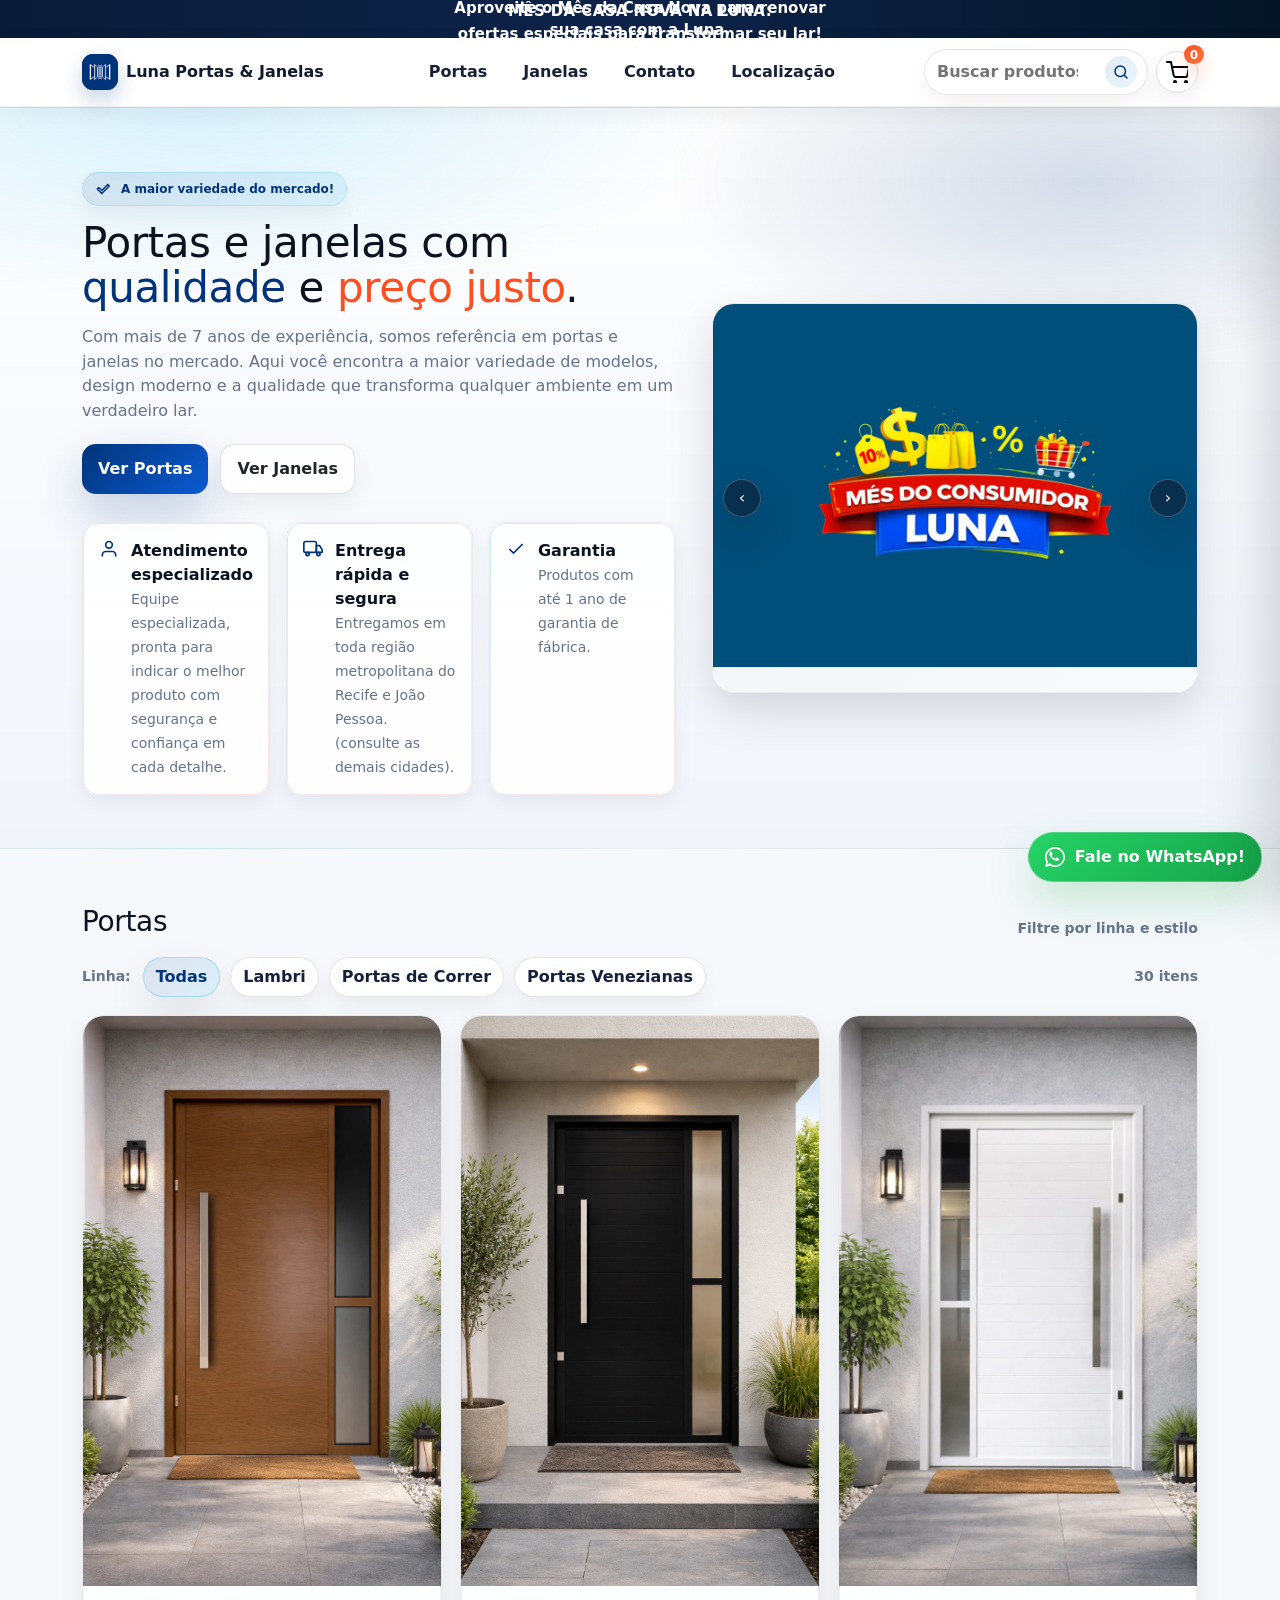
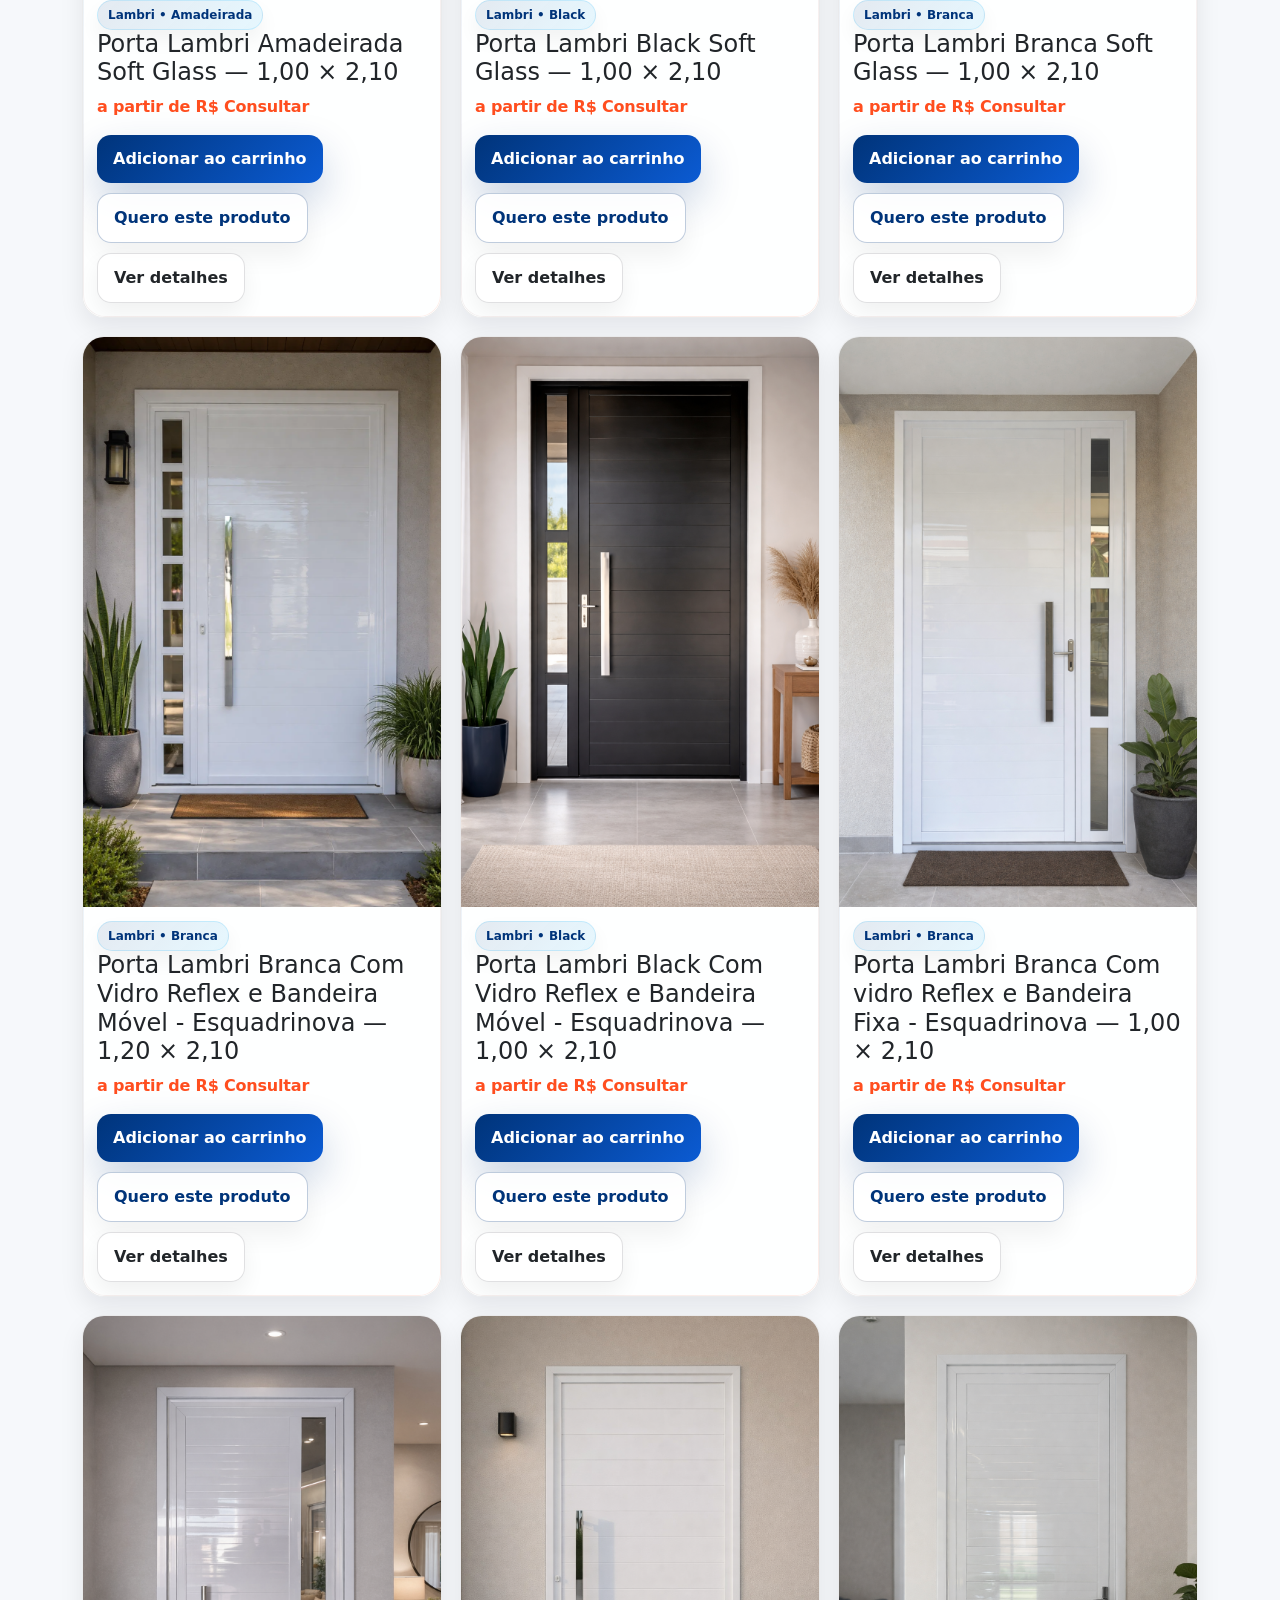
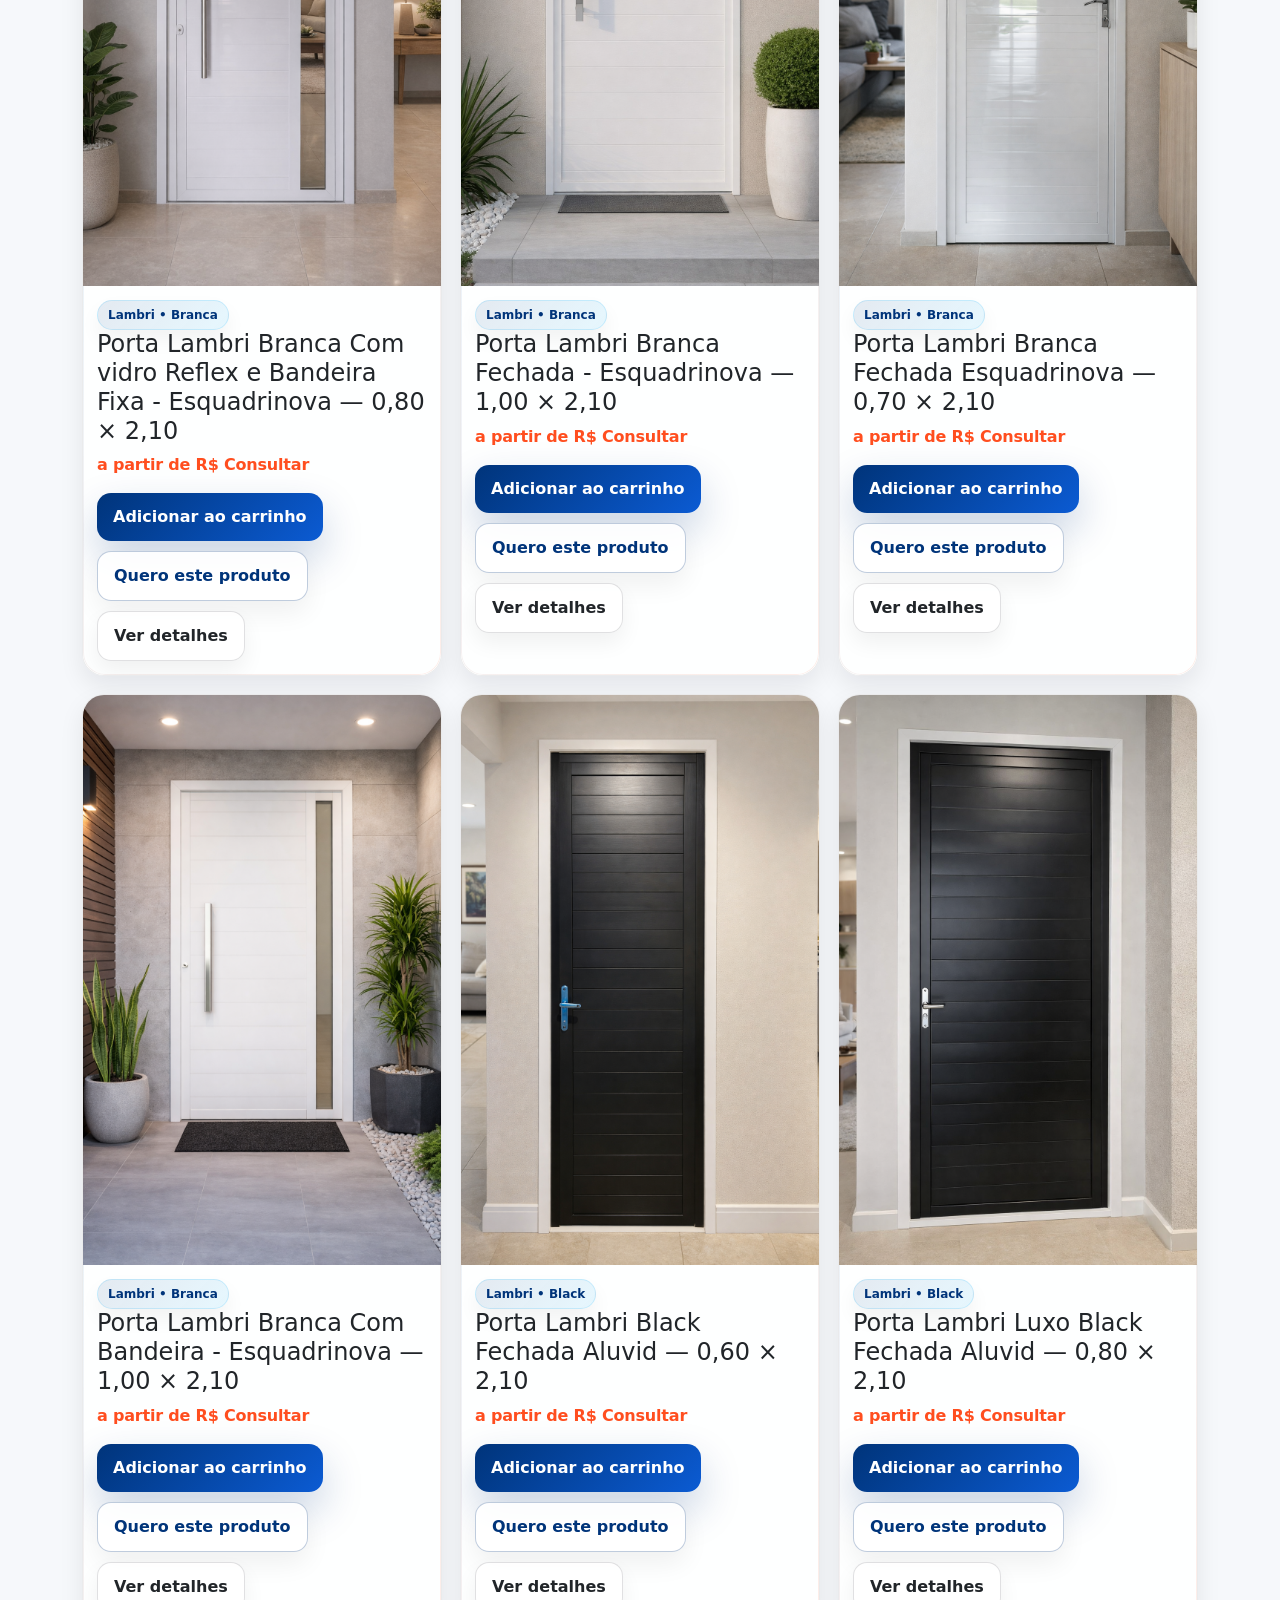
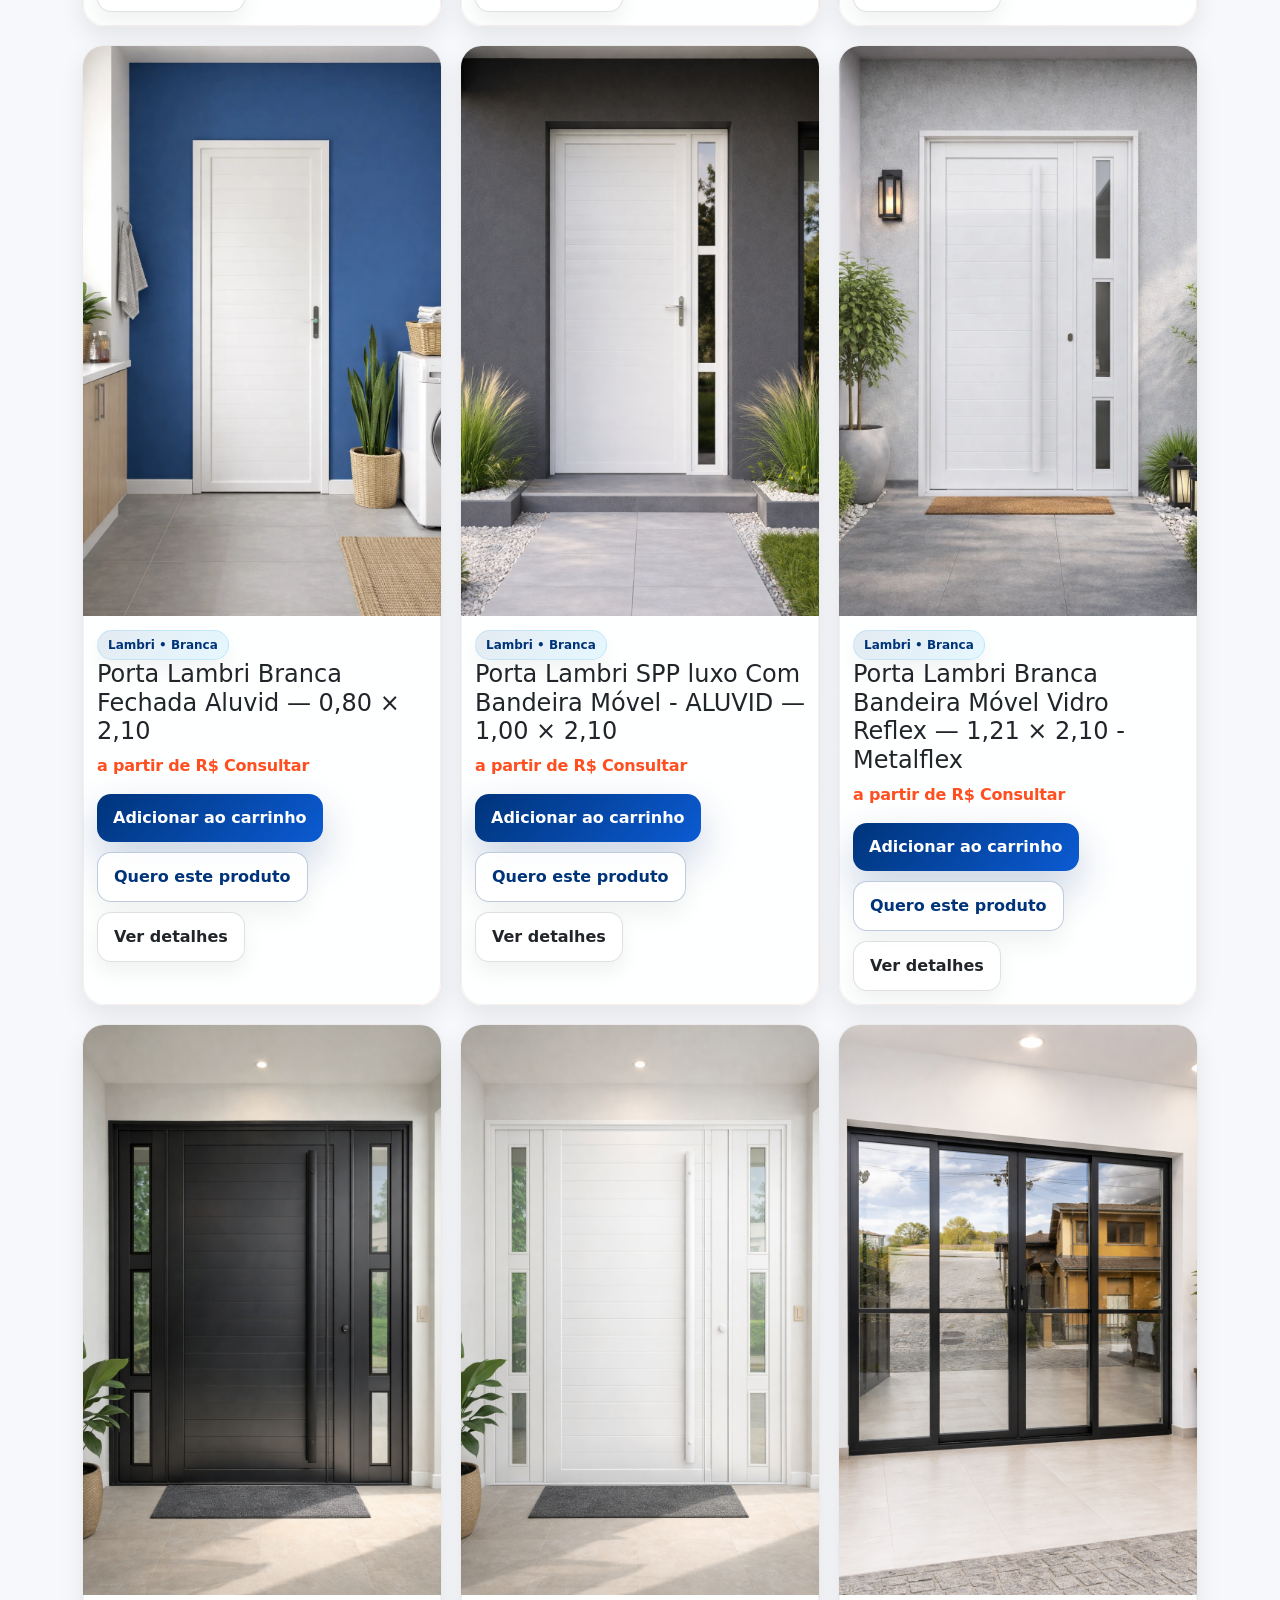
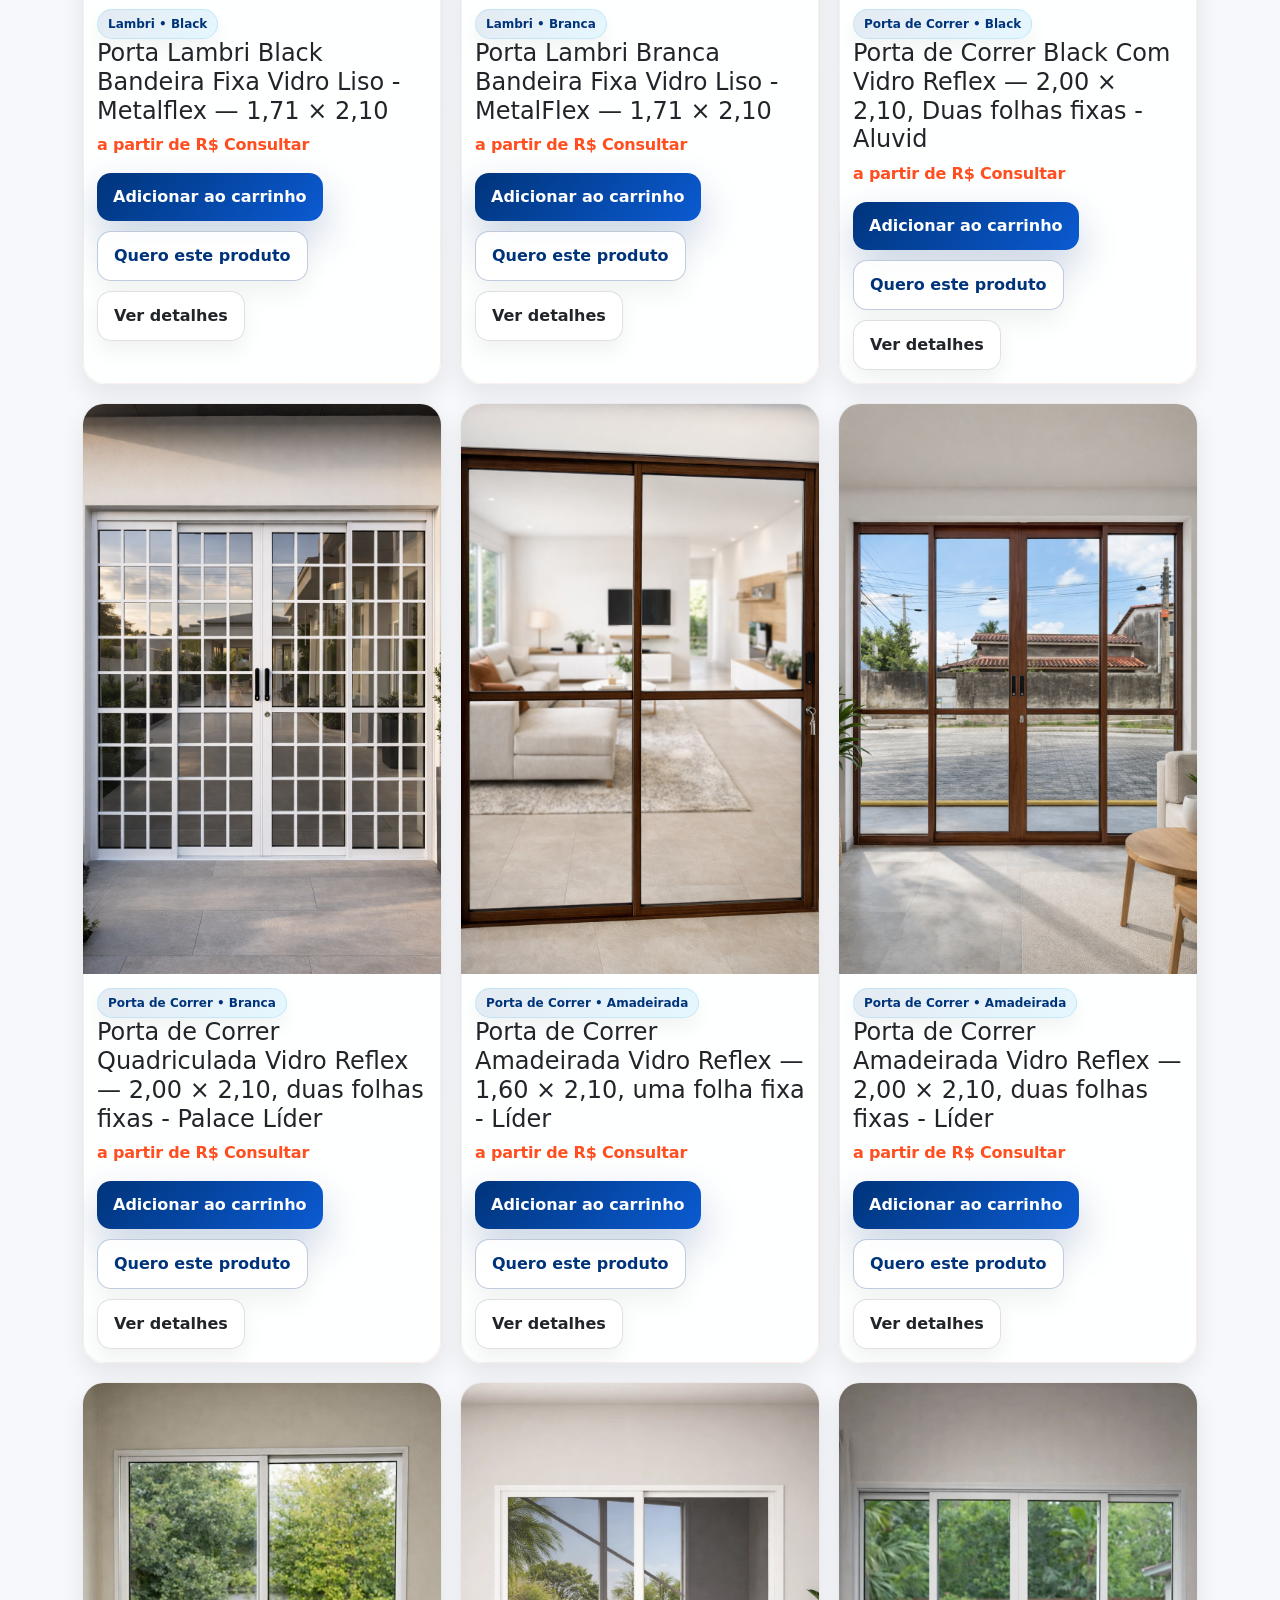
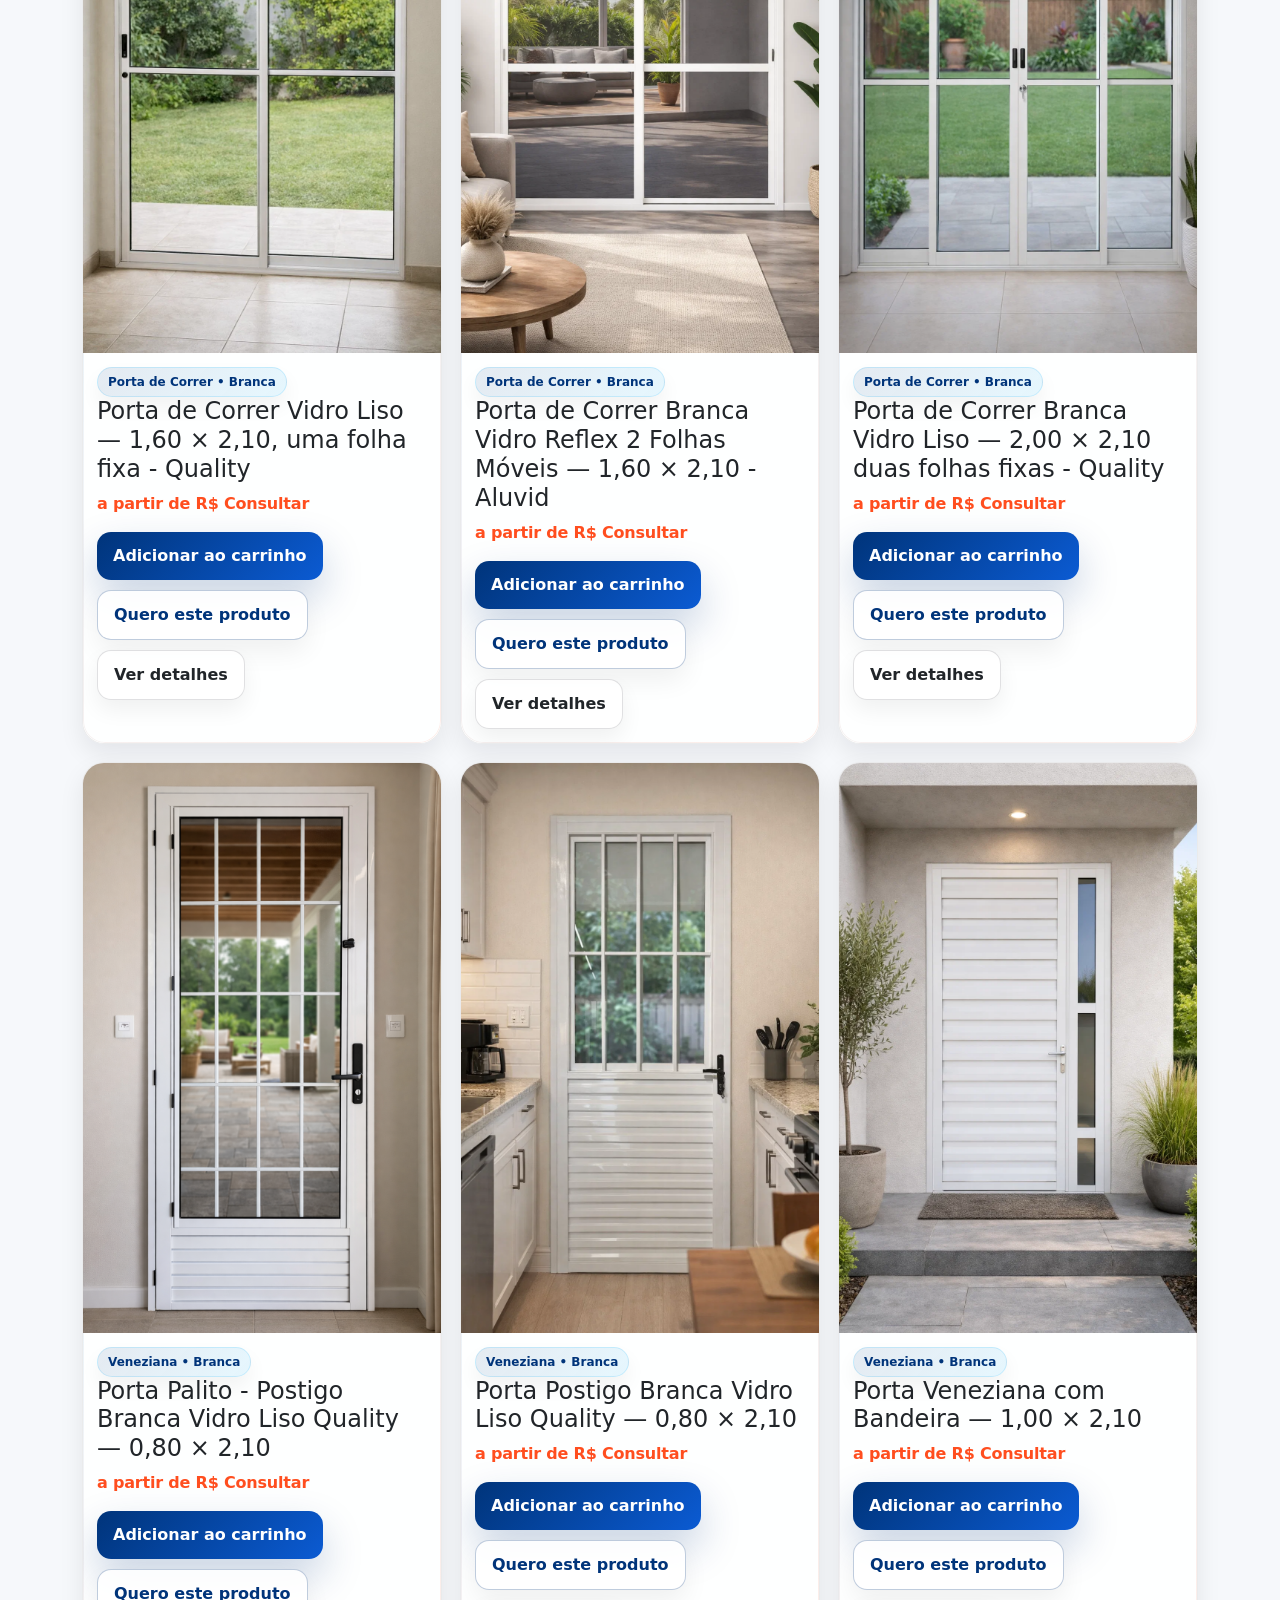
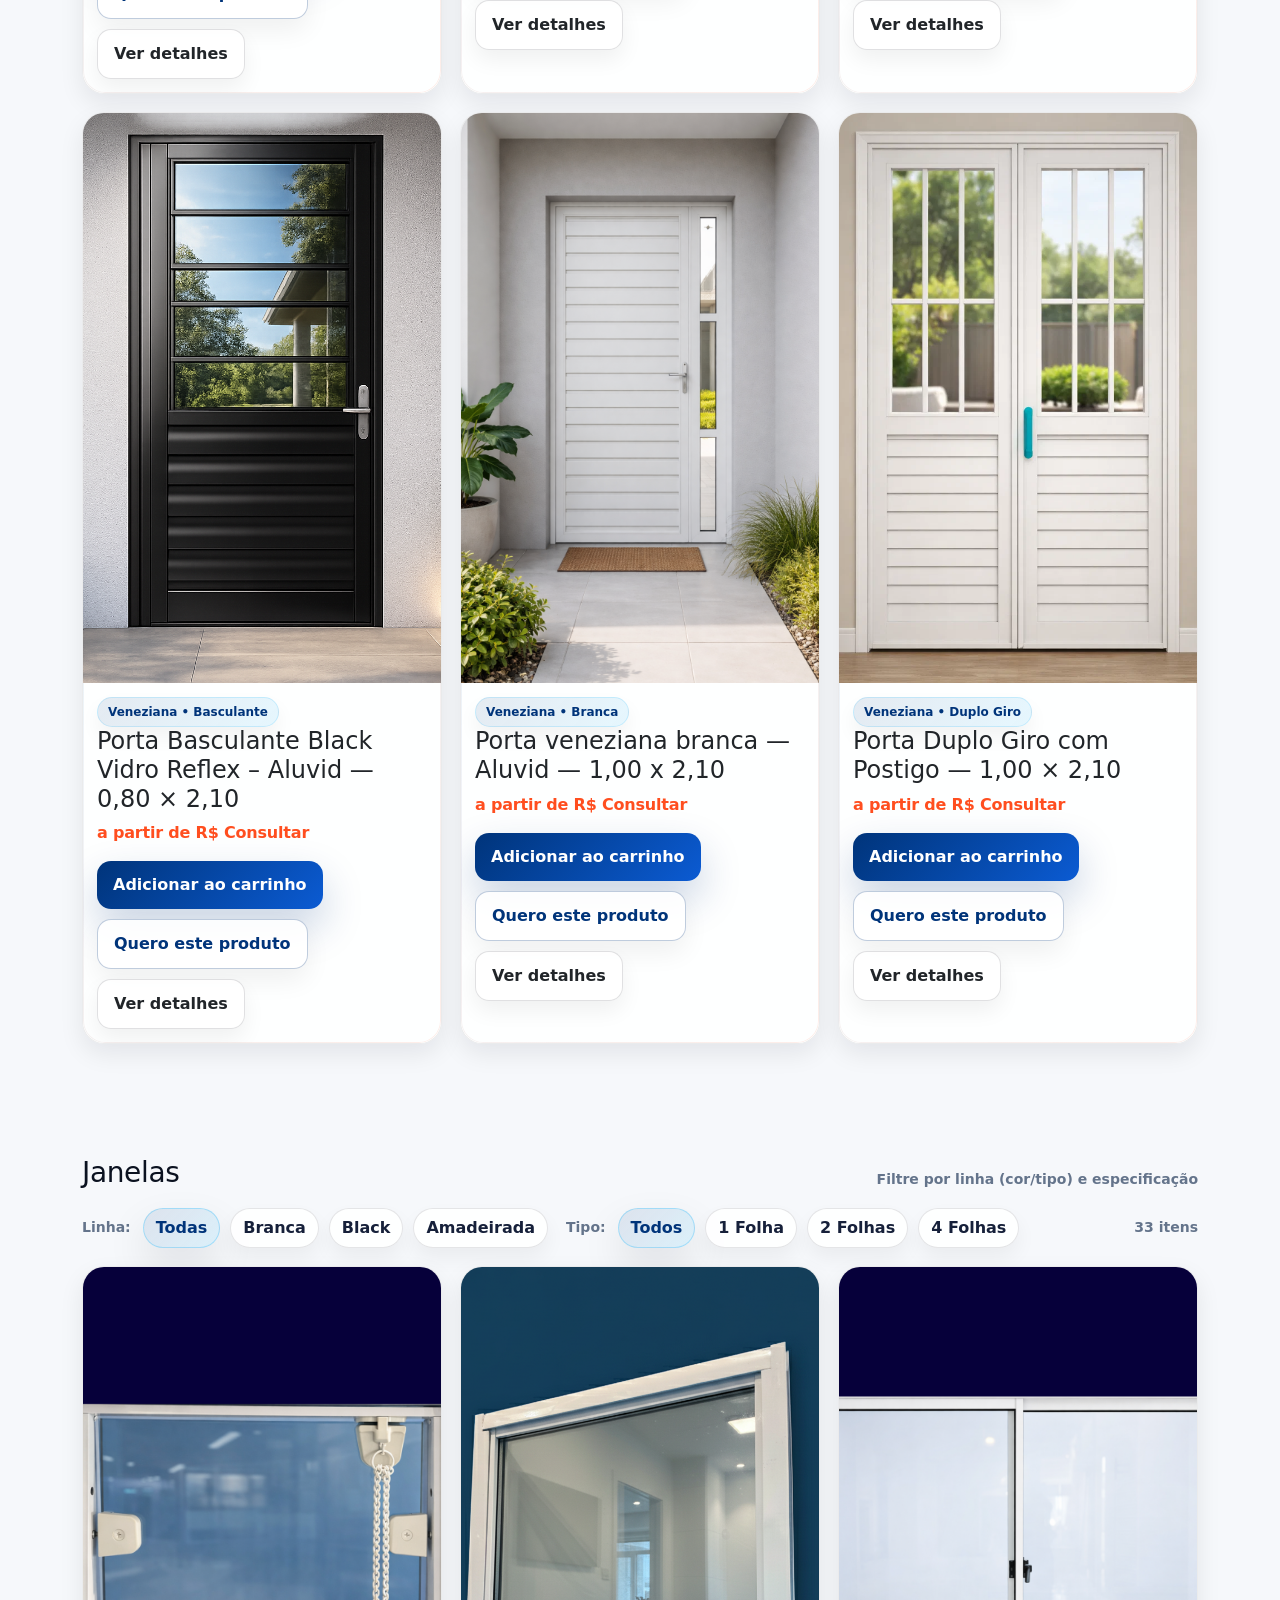
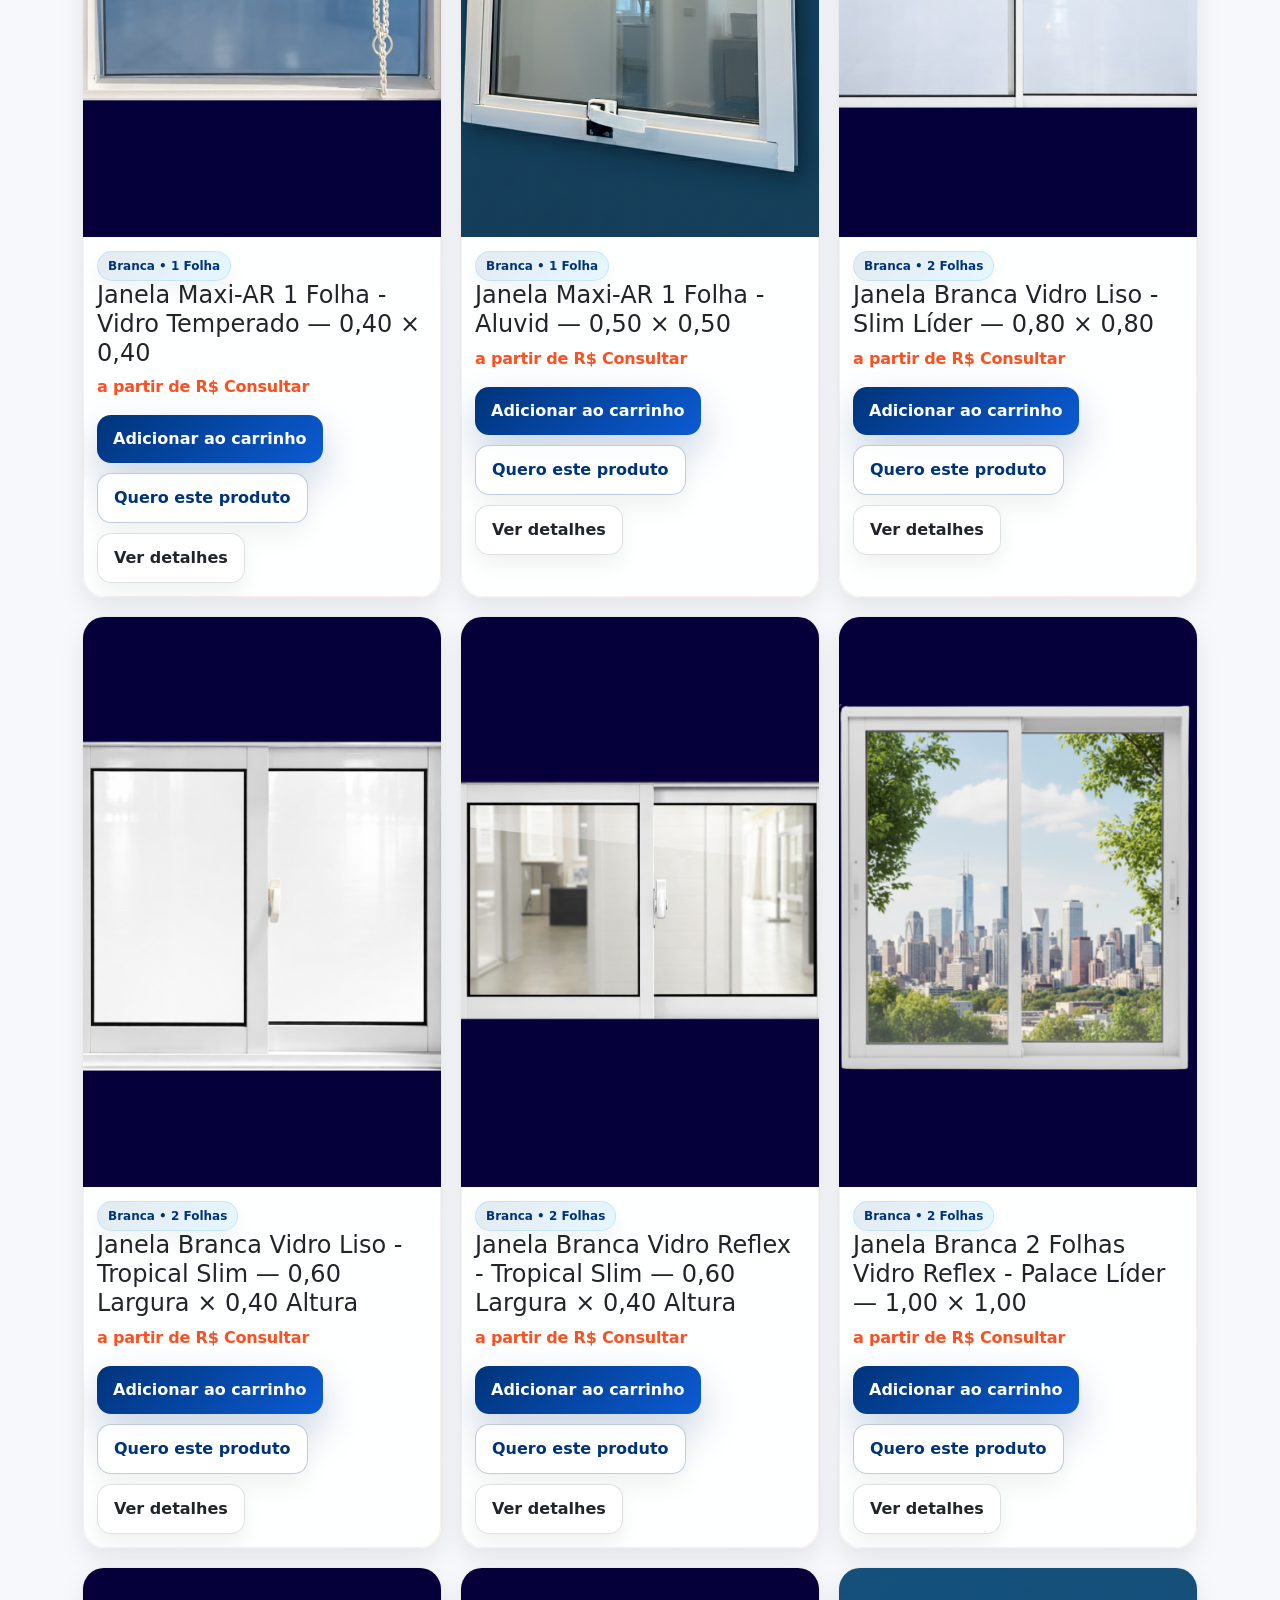
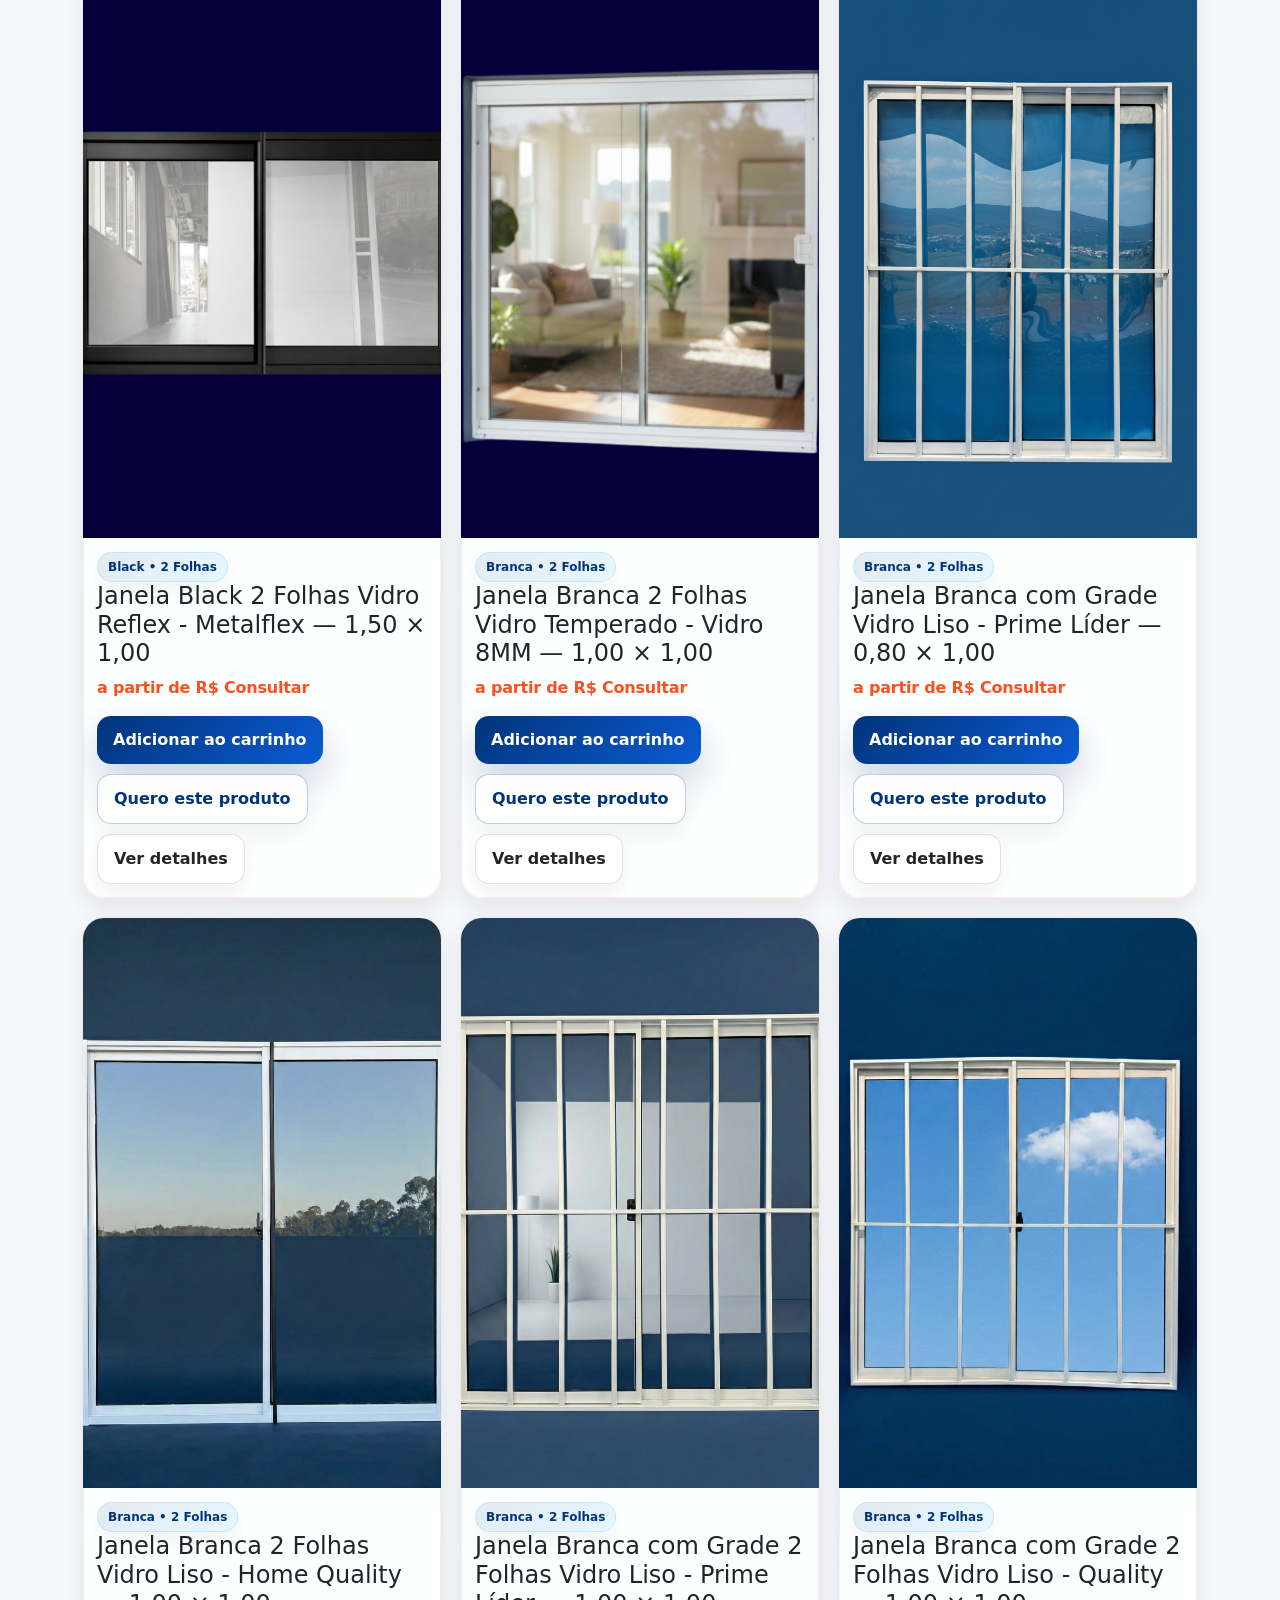
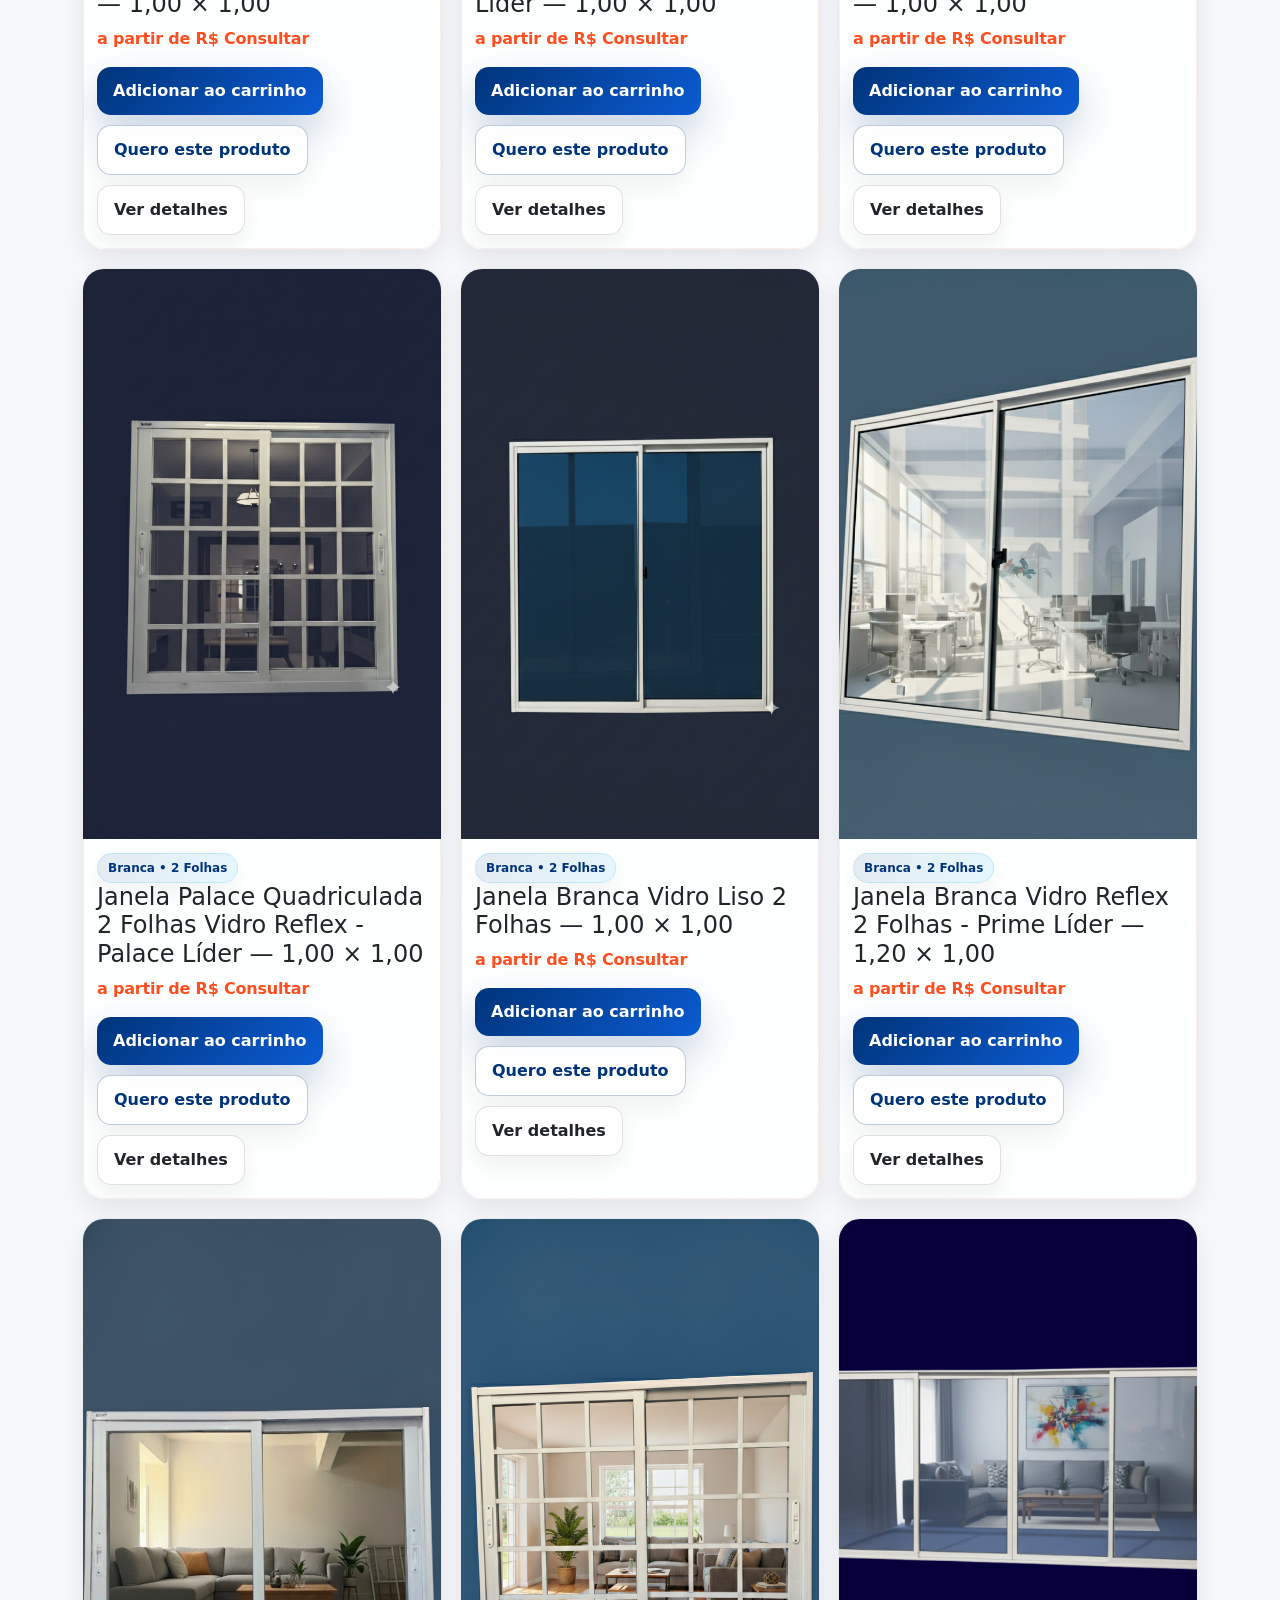
==== index.html @ d9a6c9a5 "removendo o csq" ====
<!DOCTYPE html>
<html lang="pt-BR">

<head>
  <script>(function (w, d, s, l, i) {
      w[l] = w[l] || []; w[l].push({
        'gtm.start':
          new Date().getTime(), event: 'gtm.js'
      }); var f = d.getElementsByTagName(s)[0],
        j = d.createElement(s), dl = l != 'dataLayer' ? '&l=' + l : ''; j.async = true; j.src =
          'https://www.googletagmanager.com/gtm.js?id=' + i + dl; f.parentNode.insertBefore(j, f);
    })(window, document, 'script', 'dataLayer', 'GTM-PTFXX7RR');</script>
  </script>

  <!-- End Google Tag Manager -->
  <meta charset="utf-8" />
  <meta name="viewport" content="width=device-width, initial-scale=1" />
  <title>Luna Portas & Janelas — Qualidade para Reforma e Construção</title>
  <meta property="og:site_name" content="Luna Portas & Janelas">
  <meta property="og:locale" content="pt_BR">
  <meta property="og:url" content="https://lunaportasejanelas.com">
  <meta name="keywords"
    content="porta de alumínio recife, porta lambri recife, porta veneziana recife, janela de alumínio recife, portas para banheiro recife, portas e janelas recife, portas, janelas, portas e janelas em recife, portas de alumínio, portas lambri, portas venezianas, janelas de alumínio, portas para banheiro, portas e janelas, portas e janelas em recife" />
  <meta name="description"
    content="Compre portas e janelas em Recife com qualidade e preço justo. Portas lambri, venezianas, de correr e janelas de alumínio. Fale com a Luna pelo WhatsApp." />
  <meta name="theme-color" content="#00347A" />
  <link rel="icon" href="assets/Luna Portas e Janelas.png" />
  <link href="https://cdn.jsdelivr.net/npm/bootstrap@5.3.3/dist/css/bootstrap.min.css" rel="stylesheet">
  <link rel="stylesheet" href="styles/styles.css">
  <!-- Google tag (gtag.js) -->
  <script async src="https://www.googletagmanager.com/gtag/js?id=G-10SPBE6ZP0"></script>
  <script>
    window.dataLayer = window.dataLayer || [];
    function gtag() { dataLayer.push(arguments); }
    gtag('js', new Date());

    gtag('config', 'G-10SPBE6ZP0');
  </script>
  <!-- Meta Pixel Code -->
  <script>
    !function (f, b, e, v, n, t, s) {
      if (f.fbq) return; n = f.fbq = function () {
        n.callMethod ?
          n.callMethod.apply(n, arguments) : n.queue.push(arguments)
      };
      if (!f._fbq) f._fbq = n; n.push = n; n.loaded = !0; n.version = '2.0';
      n.queue = []; t = b.createElement(e); t.async = !0;
      t.src = v; s = b.getElementsByTagName(e)[0];
      s.parentNode.insertBefore(t, s)
    }(window, document, 'script',
      'https://connect.facebook.net/en_US/fbevents.js');
    fbq('init', '878638541438922');
    fbq('track', 'PageView');
  </script>
  <noscript><img height="1" width="1" style="display:none"
      src="https://www.facebook.com/tr?id=878638541438922&ev=PageView&noscript=1" /></noscript>
  <!-- End Meta Pixel Code -->
  <!-- Open Graph -->
  <meta property="og:title" content="Luna Portas & Janelas" />
  <meta property="og:description" content="A maior variedade de portas e janelas do mercado." />
  <meta property="og:type" content="website" />
  <meta property="og:image" content="assets/hero/hero-01.jpg" />


  <script type="application/ld+json">
  {
    "@context": "https://schema.org",
    "@type": "LocalBusiness",
    "name": "Luna Portas & Janelas",
    "image": "assets/hero/hero-01.jpg",
    "url": "https://lunaportasejanelas.com",
    "telephone": "+558193931465",
    "address": {
      "@type": "PostalAddress",
      "streetAddress": "R. Barão de Ladário, 321",
      "addressLocality": "Recife",
      "addressRegion": "PE",
      "postalCode": "50900-520",
      "addressCountry": "BR"
    },
    "geo": {"@type":"GeoCoordinates","latitude": -8.1049, "longitude": -34.9525},
    "openingHoursSpecification": [{"@type":"OpeningHoursSpecification","dayOfWeek":["Monday","Tuesday","Wednesday","Thursday","Friday","Saturday"],"opens":"08:00","closes":"18:00"}]
  }
  </script>
</head>
<script src="https://cdn.jsdelivr.net/npm/bootstrap@5.3.3/dist/js/bootstrap.bundle.min.js"></script>

<body>

  <!-- Header -->
  <!-- Google Tag Manager (noscript) -->
  <noscript><iframe src="https://www.googletagmanager.com/ns.html?id=GTM-PTFXX7RR" height="0" width="0"
      style="display:none;visibility:hidden"></iframe></noscript>
  <!-- End Google Tag Manager (noscript) -->
  <header class="border-bottom bg-white sticky-top">
    <div class="promo-bar">
      <span class="promo-text active">
        <span class="span-header">Mês da Casa Nova na Luna:</span> ofertas especiais para transformar seu lar!
      </span>

      <span class="promo-text">
        Abril é o Mês da Casa Nova: condições imperdíveis em portas e janelas.
      </span>

      <span class="promo-text">
        Aproveite o Mês da Casa Nova para renovar <br>sua casa com a Luna.
      </span>

      <span class="promo-text">
        Entrega rápida e condições especiais para sua obra não parar.
      </span>

      <span class="promo-text">
        Qualidade, preço justo e vantagens exclusivas<br> no Mês da Casa Nova.
      </span>
    </div>


    <nav class="navbar navbar-expand-lg py-2">
      <div class="container">
        <!-- Marca -->
        <a class="navbar-brand d-flex align-items-center gap-2" href="#">
          <span class="brandmark">
            <img src="assets/Luna Portas e Janelas.png" alt="Luna Portas e Janelas">
          </span>
          <h1 class="m-0 fs-6 fw-semibold" aria-label="Luna Portas e Janelas">Luna Portas & Janelas</h1>
        </a>

        <!-- Botão do carrinho visível no mobile (FORA do collapse) -->
        <button class="cart-btn d-lg-none" id="cartToggleMobile" aria-label="Abrir carrinho">
          <svg xmlns="http://www.w3.org/2000/svg" width="22" height="22" fill="none" stroke="currentColor"
            stroke-width="2" stroke-linecap="round" stroke-linejoin="round">
            <circle cx="9" cy="21" r="1"></circle>
            <circle cx="20" cy="21" r="1"></circle>
            <path d="M1 1h4l2.68 13.39a2 2 0 0 0 2 1.61h9.72a2 2 0 0 0 2-1.61L23 6H6"></path>
          </svg>
          <span class="cart-count" id="cartCountMobile">0</span>
        </button>

        <!-- Toggler -->
        <button class="navbar-toggler" type="button" data-bs-toggle="collapse" data-bs-target="#mainNav"
          aria-controls="mainNav" aria-expanded="false" aria-label="Abrir menu">
          <span class="navbar-toggler-icon"></span>
        </button>

        <!-- Menu colapsável -->
        <div class="collapse navbar-collapse" id="mainNav">
          <ul class="navbar-nav mx-auto mb-1 mb-lg-0 gap-1">
            <li class="nav-item"><a class="nav-link fw-semibold px-3 py-2" href="#portas">Portas</a></li>
            <li class="nav-item"><a class="nav-link fw-semibold px-3 py-2" href="#janelas">Janelas</a></li>
            <li class="nav-item"><a class="nav-link fw-semibold px-3 py-2" href="#contato">Contato</a></li>
            <li class="nav-item"><a class="nav-link fw-semibold px-3 py-2" href="#localizacao">Localização</a></li>
          </ul>

          <!-- Busca + CTA + Carrinho (DESKTOP) -->
          <div class="d-flex align-items-center gap-2 flex-wrap">
            <form id="siteSearch" class="search d-none d-lg-flex" role="search" aria-label="Buscar produtos"
              onsubmit="return false;">
              <input id="searchInput" type="search" placeholder="Buscar produtos..." autocomplete="off"
                aria-label="Digite para filtrar (atalho: /)">
              <button class="search-btn" type="button" aria-label="Buscar">
                <svg width="18" height="18" viewBox="0 0 24 24" fill="none" aria-hidden="true">
                  <circle cx="11" cy="11" r="7" stroke="currentColor" stroke-width="2" />
                  <path d="M20 20L17 17" stroke="currentColor" stroke-width="2" stroke-linecap="round" />
                </svg>
              </button>
            </form>

            <!-- Carrinho (desktop) -->
            <button class="cart-btn d-none d-lg-inline-flex" id="cartToggle" aria-label="Abrir carrinho">
              <svg xmlns="http://www.w3.org/2000/svg" width="22" height="22" fill="none" stroke="currentColor"
                stroke-width="2" stroke-linecap="round" stroke-linejoin="round">
                <circle cx="9" cy="21" r="1"></circle>
                <circle cx="20" cy="21" r="1"></circle>
                <path d="M1 1h4l2.68 13.39a2 2 0 0 0 2 1.61h9.72a2 2 0 0 0 2-1.61L23 6H6"></path>
              </svg>
              <span class="cart-count" id="cartCount">0</span>
            </button>

          </div>
        </div>
      </div>
    </nav>
  </header>

  <!-- Hero -->
  <section class="hero">
    <div class="container hero-grid">
      <div>
        <div class="badge" aria-label="Slogan">
          <svg xmlns="http://www.w3.org/2000/svg" viewBox="0 0 24 24" width="18" height="18" fill="none"
            stroke="currentColor" stroke-width="2" stroke-linecap="round" stroke-linejoin="round">
            <path d="M3 12l2-2 4 4 8-8 2 2-10 10-6-6z" />
          </svg>
          A maior variedade do mercado!
        </div>
        <h2>Portas e janelas com <span style="color:var(--brand)">qualidade</span> e <span
            style="color:var(--accent)">preço justo</span>.</h2>
        <p>Com mais de 7 anos de experiência, somos referência em portas e janelas no mercado. Aqui você
          encontra a maior variedade de modelos, design moderno e a qualidade que transforma qualquer ambiente
          em um verdadeiro lar.</p>
        <div class="actions">
          <a class="btn primary" href="#portas">Ver Portas</a>
          <a class="btn" href="#janelas">Ver Janelas</a>
        </div>
        <div class="highlights" role="list">
          <div class="tag" role="listitem">
            <svg xmlns="http://www.w3.org/2000/svg" viewBox="0 0 24 24" fill="none" stroke="currentColor"
              stroke-width="2">
              <path d="M20 21v-2a4 4 0 0 0-4-4H8a4 4 0 0 0-4 4v2" />
              <circle cx="12" cy="7" r="4" />
            </svg>
            <div><strong>Atendimento especializado</strong><span>Equipe especializada, pronta para indicar o
                melhor produto com segurança e confiança em cada detalhe.</span></div>
          </div>
          <div class="tag" role="listitem">
            <svg xmlns="http://www.w3.org/2000/svg" viewBox="0 0 24 24" fill="none" stroke="currentColor"
              stroke-width="2" stroke-linecap="round" stroke-linejoin="round">
              <rect x="1" y="3" width="15" height="13" rx="2" ry="2"></rect>
              <path d="M16 8h4l3 5v3h-7z"></path>
              <circle cx="5.5" cy="18" r="2"></circle>
              <circle cx="18.5" cy="18" r="2"></circle>
            </svg>
            <div>
              <strong>Entrega rápida e segura</strong>
              <span>Entregamos em toda região metropolitana do Recife e João Pessoa. (consulte as demais
                cidades).</span>
            </div>
          </div>


          <div class="tag" role="listitem">
            <svg xmlns="http://www.w3.org/2000/svg" viewBox="0 0 24 24" fill="none" stroke="currentColor"
              stroke-width="2">
              <path d="M20 6L9 17l-5-5" />
            </svg>
            <div><strong>Garantia</strong><span>Produtos com até 1 ano de garantia de fábrica.</span></div>
          </div>
        </div>
      </div>

      <aside class="hero-card" aria-label="Destaque de produto">
        <div class="carousel" id="heroCarousel" aria-roledescription="carousel">
          <button class="car-btn prev" aria-label="Foto anterior">‹</button>
          <div class="car-track">
            <img src="assets/promos-mês/consumidor.png" alt="Showroom Luna — foto 1" class="car-slide is-active"
              loading="eager" />

          </div>
          <button class="car-btn next" aria-label="Próxima foto">›</button>
          <div class="car-dots" role="tablist" aria-label="Seleção de imagem"></div>
        </div>
      </aside>
    </div>
  </section>

  <!-- PORTAS -->
  <section id="portas" aria-labelledby="portas-title">
    <div class="container">
      <div class="section-head">
        <h3 id="portas-title">Portas</h3>
        <small>Filtre por linha e estilo</small>
      </div>

      <!-- Filtros Portas -->
      <div class="filters" data-scope="portas">
        <div class="filter-group">
          <strong>Linha:</strong>
          <button type="button" class="pill is-active" data-filter-line="*">Todas</button>
          <button type="button" class="pill" data-filter-line="Lambri">Lambri</button>
          <button type="button" class="pill" data-filter-line="Portas de Correr">Portas de Correr</button>
          <button type="button" class="pill" data-filter-line="Portas Venezianas">Portas Venezianas</button>
        </div>
        <div class="filter-meta">
          <span data-count>0</span> itens
        </div>
      </div>

      <!-- Grade Portas -->
      <div class="grid" data-grid="portas">

        <!-- ===================================================== -->
        <!-- LAMBRI                                                -->
        <!-- ===================================================== -->

        <!-- Lambri • Branca 0,80 × 2,10 -->

        <!-- Lambri • Amadeirada 1,00 × 2,10 -->
        <article class="card" data-kind="porta" data-line="Lambri"
          data-desc="Ficha Técnica&#10;&#10;&bull; Tipo: Porta&#10;&bull; Modelo: Lambri&#10;&bull; Cor: Amadeirada&#10;&bull; Vidro: Reflex / Soft Glass&#10;&bull; Linha / Marca: Palace Líder&#10;&bull; Medidas: 1,00 &times; 2,10&#10;&#10;Características&#10;&#10;&bull; Vidro Soft Glass: Vidro com acabamento suave e translúcido, que permite a entrada de luz natural de forma equilibrada, garantindo privacidade sem escurecer o ambiente.&#10;&bull; Acabamento Amadeirado: Revestimento que reproduz fielmente o visual da madeira, unindo estética aconchegante com a durabilidade do alumínio.&#10;&bull; Design Lambri: Painéis verticais que conferem elegância, sofisticação e um visual atemporal ao ambiente.&#10;&bull; Estrutura em Alumínio: Fabricada com perfis de alumínio de alta resistência, oferecendo durabilidade, estabilidade estrutural e resistência à umidade e à corrosão.&#10;&#10;Vantagens&#10;&#10;&bull; Privacidade com Iluminação Natural: O Soft Glass permite passagem de luz sem exposição direta do interior.&#10;&bull; Estética Sofisticada: A combinação do lambri amadeirado com o vidro translúcido cria um visual moderno e acolhedor.&#10;&bull; Alta Durabilidade: Diferente da madeira natural, o alumínio não empena, não apodrece e exige menos manutenção.&#10;&bull; Versatilidade de Aplicação: Ideal para residências, áreas internas, varandas cobertas e ambientes comerciais.&#10;&#10;Benefícios&#10;&#10;&bull; Conforto Visual e Ambiental: Ambientes mais claros e agradáveis, com sensação de amplitude e bem-estar.&#10;&bull; Valorização do Imóvel: Produto com acabamento premium que agrega valor estético e funcional ao projeto.&#10;&bull; Baixa Manutenção: Fácil limpeza e alta durabilidade do acabamento amadeirado.&#10;&bull; Segurança e Praticidade: Estrutura firme e confiável para o uso diário."
          data-gallery="assets/portas/deCorrer/amadeirada.svg|assets/portas/lambri/editadas/porta_amadeirada.webp"
          data-sku="porta-lambri-amadeirada-softglass-100x210" data-price-num="0">

          <div class="card__img img-zoom" role="img" aria-label="Porta Lambri Amadeirada Soft Glass — 1,00 × 2,10"
            style="background-image:url('assets/portas/deCorrer/amadeirada.svg')"
            data-full="assets/portas/deCorrer/amadeirada.svg">
          </div>

          <div class="card__body">
            <div class="badge-mini">Lambri • Amadeirada</div>
            <h4>Porta Lambri Amadeirada Soft Glass — 1,00 × 2,10</h4>
            <p class="price">a partir de R$ <span data-price>Consultar</span></p>
            <div class="card-actions">
              <button type="button" class="btn add-cart" data-add="cart">Adicionar ao carrinho</button>
              <button type="button" class="btn" data-cta="whats">Quero este produto</button>
              <button type="button" class="btn outline" data-quickview>Ver detalhes</button>
            </div>
          </div>
        </article>

        <!-- Lambri • Black 1,00 × 2,10 -->
        <article class="card" data-kind="porta" data-line="Lambri"
          data-desc="Ficha Técnica&#10;&#10;&bull; Tipo: Porta&#10;&bull; Modelo: Lambri&#10;&bull; Cor: Preta (Black)&#10;&bull; Vidro: Reflex / Soft Glass&#10;&bull; Linha / Marca: Palace Líder&#10;&bull; Medidas: 1,00 &times; 2,10&#10;&#10;Características&#10;&#10;&bull; Vidro Soft Glass: Vidro translúcido de acabamento suave, que permite a entrada de luz natural de forma equilibrada, garantindo privacidade sem comprometer a luminosidade do ambiente.&#10;&bull; Design Lambri: Painéis verticais que agregam sofisticação, elegância e um visual contemporâneo ao projeto.&#10;&bull; Acabamento Black Premium: Pintura eletrostática preta com alto padrão de qualidade, oferecendo um visual moderno, minimalista e sofisticado.&#10;&bull; Estrutura em Alumínio: Perfis de alumínio de alta resistência, ideais para uso contínuo, resistentes à corrosão e de fácil manutenção.&#10;&#10;Vantagens&#10;&#10;&bull; Privacidade com Iluminação Natural: O Soft Glass protege o interior da visão externa, mantendo ambientes claros e agradáveis.&#10;&bull; Estética Moderna: A combinação do lambri com acabamento preto cria um design marcante e alinhado às tendências arquitetônicas atuais.&#10;&bull; Alta Durabilidade: Diferente da madeira, o alumínio não empena, não apodrece e mantém o acabamento por muito mais tempo.&#10;&bull; Versatilidade de Uso: Indicada para residências, áreas internas, varandas cobertas e ambientes comerciais.&#10;&#10;Benefícios&#10;&#10;&bull; Conforto Visual: Iluminação natural controlada, promovendo bem-estar e sensação de amplitude.&#10;&bull; Valorização do Imóvel: Produto de padrão premium que agrega valor estético e funcional ao projeto.&#10;&bull; Baixa Manutenção: Fácil limpeza e longa vida útil do acabamento e do vidro.&#10;&bull; Segurança e Praticidade: Estrutura robusta, ideal para o uso diário."
          data-gallery="assets/portas/lambri/PORTA_LAMBRI_BLACK_SOFT_GLASS_BAND_FIXA_REFLEX_1.00X2.10_DIR_EXCLUSIVE_PALACE_LIDER.png|assets/portas/lambri/editadas/Porta_Lambri_Black_Soft_Glass_1_00x2_10.png"
          data-sku="porta-lambri-black-softglass-100x210-palace" data-price-num="0">

          <div class="card__img img-zoom" role="img" aria-label="Porta Lambri Black Soft Glass — 1,00 × 2,10"
            style="background-image:url('assets/portas/lambri/lambri_amadeirada.png')"
            data-full="assets/portas/lambri/PORTA_LAMBRI_BLACK_SOFT_GLASS_BAND_FIXA_REFLEX_1.00X2.10_DIR_EXCLUSIVE_PALACE_LIDER.png">
          </div>

          <div class="card__body">
            <div class="badge-mini">Lambri • Black</div>
            <h4>Porta Lambri Black Soft Glass — 1,00 × 2,10</h4>
            <p class="price">a partir de R$ <span data-price>Consultar</span></p>
            <div class="card-actions">
              <button type="button" class="btn add-cart" data-add="cart">Adicionar ao carrinho</button>
              <button type="button" class="btn" data-cta="whats">Quero este produto</button>
              <button type="button" class="btn outline" data-quickview>Ver detalhes</button>
            </div>
          </div>
        </article>

        <!-- Lambri • Branca 1,00 × 2,10 -->
        <article class="card" data-kind="porta" data-line="Lambri"
          data-desc="Ficha Técnica&#10;&#10;&bull; Tipo: Porta&#10;&bull; Modelo: Lambri&#10;&bull; Cor: Branca&#10;&bull; Vidro: Reflex / Soft Glass&#10;&bull; Linha / Marca: Palace Líder&#10;&bull; Medidas: 1,00 &times; 2,10&#10;&#10;Características&#10;&#10;&bull; Vidro Soft Glass: Vidro translúcido de acabamento suave, que permite a entrada de luz natural de forma equilibrada, garantindo privacidade sem comprometer a luminosidade do ambiente.&#10;&bull; Design Lambri: Painéis verticais que agregam sofisticação, elegância e um visual contemporâneo ao projeto.&#10;&bull; Acabamento Branco Premium: Pintura eletrostática branca com alto padrão de qualidade, oferecendo um visual limpo, moderno e sofisticado.&#10;&bull; Estrutura em Alumínio: Perfis de alumínio de alta resistência, ideais para uso contínuo, resistentes à corrosão e de fácil manutenção.&#10;&#10;Vantagens&#10;&#10;&bull; Privacidade com Iluminação Natural: O Soft Glass protege o interior da visão externa, mantendo ambientes claros e agradáveis.&#10;&bull; Estética Versátil: A combinação do lambri com acabamento branco harmoniza com diferentes estilos arquitetônicos.&#10;&bull; Alta Durabilidade: Diferente da madeira, o alumínio não empena, não apodrece e mantém o acabamento por muito mais tempo.&#10;&bull; Versatilidade de Uso: Indicada para residências, áreas internas, varandas cobertas e ambientes comerciais.&#10;&#10;Benefícios&#10;&#10;&bull; Conforto Visual: Iluminação natural controlada, promovendo bem-estar e sensação de amplitude.&#10;&bull; Valorização do Imóvel: Produto de padrão premium que agrega valor estético e funcional ao projeto.&#10;&bull; Baixa Manutenção: Fácil limpeza e longa vida útil do acabamento e do vidro.&#10;&bull; Segurança e Praticidade: Estrutura robusta, ideal para o uso diário."
          data-gallery="assets/portas/lambri/LAMBRI_BRANCASOFTGLASS.png|assets/portas/lambri/editadas/softglass_branca.png"
          data-sku="porta-lambri-branca-softglass-100x210-palace" data-price-num="0">

          <div class="card__img img-zoom" role="img" aria-label="Porta Lambri Branca Soft Glass — 1,00 × 2,10"
            style="background-image:url('assets/portas/lambri/LAMBRI_BRANCASOFTGLASS.png')"
            data-full="assets/portas/lambri/LAMBRI_BRANCASOFTGLASS.png">
          </div>

          <div class="card__body">
            <div class="badge-mini">Lambri • Branca</div>
            <h4>Porta Lambri Branca Soft Glass — 1,00 × 2,10</h4>
            <p class="price">a partir de R$ <span data-price>Consultar</span></p>
            <div class="card-actions">
              <button type="button" class="btn add-cart" data-add="cart">Adicionar ao carrinho</button>
              <button type="button" class="btn" data-cta="whats">Quero este produto</button>
              <button type="button" class="btn outline" data-quickview>Ver detalhes</button>
            </div>
          </div>
        </article>

        <!-- ESQUADRINOVA -->

        <!-- precisa alterar a nomeclatura e tamanhos -->
        <article class="card" data-kind="porta" data-line="Lambri"
          data-desc="Ficha Técnica&#10;&#10;&bull; Tipo: Porta&#10;&bull; Modelo: Lambri&#10;&bull; Cor: Branca&#10;&bull; Configuração: 1 Folha + Bandeira Móvel&#10;&bull; Vidro: Vidro Reflex&#10;&bull; Material: Alumínio&#10;&bull; Linha / Marca: Esquadrinova&#10;&bull; Medidas: 1,20 &times; 2,10&#10;&#10;Características&#10;&#10;&bull; Vidro Reflexivo: Possui camada metalizada que cria efeito espelhado quando a iluminação externa é maior que a interna, garantindo maior privacidade durante o dia.&#10;&bull; Bandeira Móvel: Permite ventilação controlada, favorecendo a circulação de ar mesmo com a porta fechada.&#10;&bull; Design Lambri: Painéis verticais que agregam elegância e valorizam o ambiente.&#10;&bull; Acabamento Branco: Pintura eletrostática resistente, com excelente durabilidade e fácil manutenção.&#10;&bull; Estrutura em Alumínio: Perfis reforçados, resistentes à corrosão e ideais para uso contínuo.&#10;&#10;Vantagens&#10;&#10;&bull; Privacidade Inteligente: O efeito espelho reduz a visibilidade do interior durante o dia.&#10;&bull; Conforto Térmico e Lumínico: Auxilia na redução do calor e do excesso de claridade.&#10;&bull; Ventilação Estratégica: A bandeira móvel melhora o fluxo de ar sem comprometer a segurança.&#10;&bull; Estética Moderna: Combinação clean que se adapta a projetos residenciais e comerciais.&#10;&#10;Benefícios&#10;&#10;&bull; Ambiente Mais Confortável: Iluminação natural equilibrada e ventilação eficiente.&#10;&bull; Valorização do Imóvel: Produto com padrão premium que agrega valor ao projeto.&#10;&bull; Baixa Manutenção: Alumínio não oxida e o vidro reflex é fácil de limpar.&#10;&bull; Segurança Visual: Dispensa o uso constante de cortinas durante o dia."
          data-gallery="|assets/portas/lambri/editadas/esquadrinova_premium.webp" data-sku="" data-price-num="0">

          <div class="card__img img-zoom" role="img" aria-label="Porta Lambri Branca Aluvid — 0,80 × 2,10"
            style="background-image:url('assets/portas/lambri/editadas/esquadrinova_premium.webp')"
            data-full="porta-lambri-branca-fechada-esquadrinova(1)">
          </div>

          <div class="card__body">
            <div class="badge-mini">Lambri • Branca</div>
            <h4>Porta Lambri Branca Com Vidro Reflex e Bandeira Móvel - Esquadrinova — 1,20 × 2,10</h4>
            <p class="price">a partir de R$ <span data-price>Consultar</span></p>
            <div class="card-actions">
              <button type="button" class="btn add-cart" data-add="cart">Adicionar ao carrinho</button>
              <button type="button" class="btn" data-cta="whats">Quero este produto</button>
              <button type="button" class="btn outline" data-quickview>Ver detalhes</button>
            </div>
          </div>
        </article>
        <!-- precisa alterar a nomeclatura e tamanhos -->
        <article class="card" data-kind="porta" data-line="Lambri"
          data-desc="Ficha Técnica&#10;&#10;&bull; Tipo: Porta&#10;&bull; Modelo: Lambri&#10;&bull; Cor: Black&#10;&bull; Configuração: 1 Folha + Bandeira Móvel&#10;&bull; Vidro: Vidro Reflex&#10;&bull; Material: Alumínio&#10;&bull; Linha / Marca: Esquadrinova&#10;&bull; Medidas: 1,00 &times; 2,10&#10;&#10;Características&#10;&#10;&bull; Vidro Reflexivo: Possui camada metalizada que cria efeito espelhado quando a iluminação externa é maior que a interna, garantindo maior privacidade durante o dia.&#10;&bull; Bandeira Móvel: Permite ventilação controlada, favorecendo a circulação de ar mesmo com a porta fechada.&#10;&bull; Design Lambri: Painéis verticais que agregam elegância e valorizam o ambiente.&#10;&bull; Acabamento Black: Pintura eletrostática resistente, com excelente durabilidade e fácil manutenção.&#10;&bull; Estrutura em Alumínio: Perfis reforçados, resistentes à corrosão e ideais para uso contínuo.&#10;&#10;Vantagens&#10;&#10;&bull; Privacidade Inteligente: O efeito espelho reduz a visibilidade do interior durante o dia.&#10;&bull; Conforto Térmico e Lumínico: Auxilia na redução do calor e do excesso de claridade.&#10;&bull; Ventilação Estratégica: A bandeira móvel melhora o fluxo de ar sem comprometer a segurança.&#10;&bull; Estética Moderna: Combinação clean que se adapta a projetos residenciais e comerciais.&#10;&#10;Benefícios&#10;&#10;&bull; Ambiente Mais Confortável: Iluminação natural equilibrada e ventilação eficiente.&#10;&bull; Valorização do Imóvel: Produto com padrão premium que agrega valor ao projeto.&#10;&bull; Baixa Manutenção: Alumínio não oxida e o vidro reflex é fácil de limpar.&#10;&bull; Segurança Visual: Dispensa o uso constante de cortinas durante o dia."
          data-gallery="|assets/portas/lambri/editadas/esquadrinova_premiumblack.png" data-sku="" data-price-num="0">

          <div class="card__img img-zoom" role="img" aria-label=""
            style="background-image:url('assets/portas/lambri/editadas/esquadrinova_premiumblack.png')"
            data-full="porta-lambri-branca-fechada-esquadrinova(1)">
          </div>

          <div class="card__body">
            <div class="badge-mini">Lambri • Black</div>
            <h4>Porta Lambri Black Com Vidro Reflex e Bandeira Móvel - Esquadrinova — 1,00 × 2,10</h4>
            <p class="price">a partir de R$ <span data-price>Consultar</span></p>
            <div class="card-actions">
              <button type="button" class="btn add-cart" data-add="cart">Adicionar ao carrinho</button>
              <button type="button" class="btn" data-cta="whats">Quero este produto</button>
              <button type="button" class="btn outline" data-quickview>Ver detalhes</button>
            </div>
          </div>
        </article>
        <!-- precisa alterar a nomeclatura e tamanhos -->
        <article class="card" data-kind="porta" data-line="Lambri"
          data-desc="Ficha Técnica&#10;&#10;&bull; Tipo: Porta&#10;&bull; Modelo: Lambri&#10;&bull; Cor: Branca&#10;&bull; Configuração: 1 Folha + Bandeira Móvel&#10;&bull; Vidro: Vidro Reflex&#10;&bull; Material: Alumínio&#10;&bull; Linha / Marca: Esquadrinova&#10;&bull; Medidas: 1,00 &times; 2,10&#10;&#10;Características&#10;&#10;&bull; Vidro Reflexivo: Possui camada metalizada que cria efeito espelhado quando a iluminação externa é maior que a interna, garantindo maior privacidade durante o dia.&#10;&bull; Bandeira Móvel: Permite ventilação controlada, favorecendo a circulação de ar mesmo com a porta fechada.&#10;&bull; Design Lambri: Painéis verticais que agregam elegância e valorizam o ambiente.&#10;&bull; Acabamento Branco: Pintura eletrostática resistente, com excelente durabilidade e fácil manutenção.&#10;&bull; Estrutura em Alumínio: Perfis reforçados, resistentes à corrosão e ideais para uso contínuo.&#10;&#10;Vantagens&#10;&#10;&bull; Privacidade Inteligente: O efeito espelho reduz a visibilidade do interior durante o dia.&#10;&bull; Conforto Térmico e Lumínico: Auxilia na redução do calor e do excesso de claridade.&#10;&bull; Ventilação Estratégica: A bandeira móvel melhora o fluxo de ar sem comprometer a segurança.&#10;&bull; Estética Moderna: Combinação clean que se adapta a projetos residenciais e comerciais.&#10;&#10;Benefícios&#10;&#10;&bull; Ambiente Mais Confortável: Iluminação natural equilibrada e ventilação eficiente.&#10;&bull; Valorização do Imóvel: Produto com padrão premium que agrega valor ao projeto.&#10;&bull; Baixa Manutenção: Alumínio não oxida e o vidro reflex é fácil de limpar.&#10;&bull; Segurança Visual: Dispensa o uso constante de cortinas durante o dia."
          data-gallery="|assets/portas/lambri/editadas/esquadrinova_premiumbrc.png" data-sku="" data-price-num="0">

          <div class="card__img img-zoom" role="img" aria-label=""
            style="background-image:url('assets/portas/lambri/editadas/esquadrinova_premiumbrc.png')"
            data-full="porta-lambri-branca-fechada-esquadrinova(1)">
          </div>

          <div class="card__body">
            <div class="badge-mini">Lambri • Branca</div>
            <h4>Porta Lambri Branca Com vidro Reflex e Bandeira Fixa - Esquadrinova — 1,00 × 2,10</h4>
            <p class="price">a partir de R$ <span data-price>Consultar</span></p>
            <div class="card-actions">
              <button type="button" class="btn add-cart" data-add="cart">Adicionar ao carrinho</button>
              <button type="button" class="btn" data-cta="whats">Quero este produto</button>
              <button type="button" class="btn outline" data-quickview>Ver detalhes</button>
            </div>
          </div>
        </article>
        <!-- precisa alterar a nomeclatura e tamanhos -->
        <article class="card" data-kind="porta" data-line="Lambri"
          data-desc="Ficha Técnica&#10;&#10;&bull; Tipo: Porta&#10;&bull; Modelo: Lambri&#10;&bull; Cor: Branca&#10;&bull; Configuração: 1 Folha + Bandeira Fixa&#10;&bull; Vidro: Vidro Reflex&#10;&bull; Material: Alumínio&#10;&bull; Linha / Marca: Esquadrinova&#10;&bull; Medidas: 0,80 &times; 2,10&#10;&#10;Características&#10;&#10;&bull; Vidro Reflexivo: Camada metalizada que cria efeito espelhado quando a iluminação externa é maior que a interna, proporcionando maior privacidade durante o dia.&#10;&bull; Bandeira Fixa: Amplia a entrada de luz natural sem interferir na estrutura da porta ou no fechamento.&#10;&bull; Design Lambri: Painéis verticais que conferem elegância e valorizam o ambiente.&#10;&bull; Acabamento Branco: Pintura eletrostática resistente, com excelente durabilidade e fácil manutenção.&#10;&bull; Estrutura em Alumínio: Perfis reforçados e resistentes à corrosão, ideais para uso contínuo.&#10;&#10;Vantagens&#10;&#10;&bull; Privacidade Inteligente: O efeito espelho reduz a visibilidade do interior durante o dia.&#10;&bull; Conforto Térmico e Lumínico: Auxilia na redução do calor e do excesso de claridade.&#10;&bull; Iluminação Natural Contínua: A bandeira fixa mantém o ambiente mais claro sem comprometer a segurança.&#10;&bull; Estética Moderna: Combinação clean e sofisticada para projetos residenciais e comerciais.&#10;&#10;Benefícios&#10;&#10;&bull; Ambiente Mais Confortável: Iluminação natural equilibrada e melhor sensação de amplitude.&#10;&bull; Valorização do Imóvel: Produto com padrão premium que agrega valor ao projeto.&#10;&bull; Baixa Manutenção: Alumínio não oxida e o vidro reflex é fácil de limpar.&#10;&bull; Segurança Visual: Dispensa o uso constante de cortinas durante o dia."
          data-gallery="|assets/portas/lambri/editadas/esquadrinova_puxadorredondo.png" data-sku="" data-price-num="0">

          <div class="card__img img-zoom" role="img" aria-label="Porta Lambri Branca Aluvid — 0,80 × 2,10"
            style="background-image:url('assets/portas/lambri/editadas/esquadrinova_puxadorredondo.png')"
            data-full="porta-lambri-branca-fechada-esquadrinova(1)">
          </div>

          <div class="card__body">
            <div class="badge-mini">Lambri • Branca</div>
            <h4>Porta Lambri Branca Com vidro Reflex e Bandeira Fixa - Esquadrinova — 0,80 × 2,10</h4>
            <p class="price">a partir de R$ <span data-price>Consultar</span></p>
            <div class="card-actions">
              <button type="button" class="btn add-cart" data-add="cart">Adicionar ao carrinho</button>
              <button type="button" class="btn" data-cta="whats">Quero este produto</button>
              <button type="button" class="btn outline" data-quickview>Ver detalhes</button>
            </div>
          </div>
        </article>

        <article class="card" data-kind="porta" data-line="Lambri"
          data-desc="Ficha Técnica&#10;&#10;&bull; Tipo: Porta&#10;&bull; Modelo: Lambri&#10;&bull; Cor: Branca&#10;&bull; Configuração: Fechada (sem vidro)&#10;&bull; Material: Alumínio&#10;&bull; Linha / Marca: Esquadrinova&#10;&bull; Medidas: 1,00 &times; 2,10&#10;&#10;Características&#10;&#10;&bull; Modelo Fechado: Porta totalmente em alumínio, sem aplicação de vidro, oferecendo máxima privacidade e bloqueio total de visibilidade.&#10;&bull; Design Lambri: Painéis verticais que proporcionam um visual clássico e elegante, harmonizando com diferentes estilos de ambientes.&#10;&bull; Acabamento Branco: Pintura eletrostática branca, com excelente uniformidade, fácil combinação com projetos residenciais e comerciais.&#10;&bull; Estrutura em Alumínio: Perfis robustos e resistentes à corrosão, ideais para uso prolongado e baixa manutenção.&#10;&#10;Vantagens&#10;&#10;&bull; Privacidade Total: Ideal para ambientes que exigem fechamento completo, como quartos, áreas de serviço e acessos internos.&#10;&bull; Alta Durabilidade: O alumínio não empena, não apodrece e não sofre ação de cupins ou umidade.&#10;&bull; Estética Versátil: O acabamento branco se adapta facilmente a diversos estilos arquitetônicos.&#10;&bull; Fácil Manutenção: Limpeza simples, sem necessidade de tratamentos periódicos.&#10;&#10;Benefícios&#10;&#10;&bull; Conforto e Segurança: Estrutura firme que garante fechamento eficiente e confiável no uso diário.&#10;&bull; Valorização do Imóvel: Produto de qualidade que agrega funcionalidade e acabamento profissional ao projeto.&#10;&bull; Excelente Custo-Benefício: Longa vida útil com baixa necessidade de manutenção.&#10;&bull; Uso Versátil: Indicada para residências, comércios e áreas internas ou externas cobertas."
          data-gallery="assets/portas/lambri/porta-lambri-branca-fechada-esquadrinova\(1\).png|assets/portas/lambri/editadas/porta-lambri-branca-fechada-esquadrinova\(2\).png"
          data-sku="porta-lambri-branca-fechada-esquadrinova-100x210" data-price-num="0">

          <div class="card__img img-zoom" role="img" aria-label="Porta Lambri Branca Esquadrinova — 1,00 × 2,10"
            style="background-image:url('assets/portas/lambri/porta-lambri-branca-fechada-esquadrinova\(1\).png')"
            data-full="porta-lambri-branca-fechada-esquadrinova(1)">
          </div>

          <div class="card__body">
            <div class="badge-mini">Lambri • Branca</div>
            <h4>Porta Lambri Branca Fechada - Esquadrinova — 1,00 × 2,10</h4>
            <p class="price">a partir de R$ <span data-price>Consultar</span></p>
            <div class="card-actions">
              <button type="button" class="btn add-cart" data-add="cart">Adicionar ao carrinho</button>
              <button type="button" class="btn" data-cta="whats">Quero este produto</button>
              <button type="button" class="btn outline" data-quickview>Ver detalhes</button>
            </div>
          </div>
        </article>

        <article class="card" data-kind="porta" data-line="Lambri"
          data-desc="Ficha Técnica&#10;&#10;&bull; Tipo: Porta&#10;&bull; Modelo: Lambri&#10;&bull; Cor: Branca&#10;&bull; Configuração: Fechada (sem vidro)&#10;&bull; Maçaneta: Curvada&#10;&bull; Material: Alumínio&#10;&bull; Linha / Marca: Esquadrinova&#10;&bull; Medidas: 0,70 &times; 2,10&#10;&#10;Características&#10;&#10;&bull; Modelo Fechado: Porta totalmente em alumínio, sem aplicação de vidro, oferecendo máxima privacidade e vedação visual completa.&#10;&bull; Maçaneta Curvada: Design moderno e ergonômico, proporcionando melhor pegada e acabamento sofisticado.&#10;&bull; Design Lambri: Painéis verticais que conferem elegância e valorizam o ambiente.&#10;&bull; Acabamento Branco: Pintura eletrostática resistente, com excelente durabilidade e fácil manutenção.&#10;&bull; Estrutura em Alumínio: Perfis reforçados, resistentes à corrosão e ideais para uso contínuo.&#10;&#10;Vantagens&#10;&#10;&bull; Privacidade Total: Ideal para ambientes que exigem fechamento completo.&#10;&bull; Alta Durabilidade: O alumínio não empena, não apodrece e não sofre ação de umidade ou cupins.&#10;&bull; Estética Versátil: O acabamento branco combina facilmente com diferentes estilos arquitetônicos.&#10;&bull; Fácil Manutenção: Limpeza simples, sem necessidade de tratamentos periódicos.&#10;&#10;Benefícios&#10;&#10;&bull; Conforto e Segurança: Estrutura firme que garante fechamento eficiente no uso diário.&#10;&bull; Valorização do Imóvel: Produto de qualidade que agrega funcionalidade e acabamento profissional ao projeto.&#10;&bull; Excelente Custo-Benefício: Longa vida útil com baixa necessidade de manutenção.&#10;&bull; Uso Versátil: Indicada para residências, comércios e áreas internas ou externas cobertas."
          data-gallery="|assets/portas/lambri/editadas/maçaneta_curva.png" data-sku="" data-price-num="0">

          <div class="card__img img-zoom" role="img" aria-label=""
            style="background-image:url('assets/portas/lambri/editadas/maçaneta_curva.png')"
            data-full="assets/portas/lambri/editadas/maçaneta_curva.png">
          </div>

          <div class="card__body">
            <div class="badge-mini">Lambri • Branca</div>
            <h4>Porta Lambri Branca Fechada Esquadrinova — 0,70 × 2,10</h4>
            <p class="price">a partir de R$ <span data-price>Consultar</span></p>
            <div class="card-actions">
              <button type="button" class="btn add-cart" data-add="cart">Adicionar ao carrinho</button>
              <button type="button" class="btn" data-cta="whats">Quero este produto</button>
              <button type="button" class="btn outline" data-quickview>Ver detalhes</button>
            </div>
          </div>
        </article>

        <article class="card" data-kind="porta" data-line="Lambri"
          data-desc="Ficha Técnica&#10;&#10;&bull; Tipo: Porta&#10;&bull; Modelo: Lambri&#10;&bull; Cor: Branca&#10;&bull; Configuração: Com bandeira&#10;&bull; Material: Alumínio&#10;&bull; Linha / Marca: Esquadrinova&#10;&bull; Medidas: 1,00 &times; 2,10&#10;&#10;Características&#10;&#10;&bull; Com Bandeira: Possui bandeira superior que melhora a ventilação e a iluminação do ambiente, mantendo a porta como elemento principal de acesso.&#10;&bull; Design Lambri: Painéis verticais que entregam um visual clássico e elegante, combinando com ambientes residenciais e comerciais.&#10;&bull; Acabamento Branco: Pintura eletrostática branca com boa uniformidade, fácil de harmonizar com diferentes estilos de projeto.&#10;&bull; Estrutura em Alumínio: Perfis resistentes e anticorrosivos, ideais para uso prolongado e baixa manutenção.&#10;&#10;Vantagens&#10;&#10;&bull; Mais Ventilação e Luz: A bandeira contribui para circulação de ar e entrada de claridade, ajudando no conforto do ambiente.&#10;&bull; Durabilidade Elevada: O alumínio não empena, não apodrece e não sofre com umidade ou cupins.&#10;&bull; Estética Versátil: O acabamento branco se adapta a diversos padrões arquitetônicos.&#10;&bull; Fácil Manutenção: Limpeza simples e prática, sem necessidade de tratamentos periódicos.&#10;&#10;Benefícios&#10;&#10;&bull; Conforto no Dia a Dia: Ventilação extra e fechamento eficiente para uso frequente.&#10;&bull; Melhor Aproveitamento do Espaço: Solução funcional para entradas internas ou externas cobertas.&#10;&bull; Valorização do Imóvel: Produto com acabamento profissional que agrega qualidade ao projeto.&#10;&bull; Custo-Benefício: Longa vida útil com baixa manutenção e ótima resistência."
          data-gallery="|assets/portas/lambri/editadas/porta-lambri-branca-com-bandeira-vidro-reflex-esquadrinova-1-00x2-10(1).png"
          data-sku="porta-lambri-branca-com-bandeira-esquadrinova-100x210" data-price-num="0">

          <div class="card__img img-zoom" role="img" aria-label="Porta Lambri Branca Aluvid — 0,80 × 2,10"
            style="background-image:url('assets/portas/lambri/porta-lambri-branca-com-bandeira-vidro-reflex-esquadrinova-1-00x2-10(2).png')"
            data-full="porta-lambri-branca-fechada-esquadrinova(1)">
          </div>

          <div class="card__body">
            <div class="badge-mini">Lambri • Branca</div>
            <h4>Porta Lambri Branca Com Bandeira - Esquadrinova — 1,00 × 2,10</h4>
            <p class="price">a partir de R$ <span data-price>Consultar</span></p>
            <div class="card-actions">
              <button type="button" class="btn add-cart" data-add="cart">Adicionar ao carrinho</button>
              <button type="button" class="btn" data-cta="whats">Quero este produto</button>
              <button type="button" class="btn outline" data-quickview>Ver detalhes</button>
            </div>
          </div>
        </article>

        <article class="card" data-kind="porta" data-line="Lambri"
          data-desc="Ficha Técnica&#10;&#10;&bull; Tipo: Porta&#10;&bull; Modelo: Lambri&#10;&bull; Cor: Preta (Black)&#10;&bull; Configuração: Fechada (sem vidro)&#10;&bull; Material: Alumínio&#10;&bull; Linha / Marca: Aluvid&#10;&bull; Medidas: 0,60 &times; 2,10&#10;&#10;Características&#10;&#10;&bull; Modelo Fechado: Porta totalmente em alumínio, sem aplicação de vidro, garantindo privacidade total e bloqueio completo de visibilidade.&#10;&bull; Design Lambri: Painéis verticais que proporcionam um visual moderno e sofisticado, ideal para projetos contemporâneos.&#10;&bull; Acabamento Black: Pintura eletrostática preta com aspecto elegante e alta uniformidade, agregando valor estético ao ambiente.&#10;&bull; Estrutura em Alumínio: Perfis robustos, resistentes à corrosão, ideais para uso prolongado e baixa manutenção.&#10;&#10;Vantagens&#10;&#10;&bull; Privacidade Total: Indicada para ambientes que exigem fechamento completo, como banheiros, áreas de serviço e acessos internos.&#10;&bull; Alta Durabilidade: O alumínio não empena, não apodrece e não sofre ação de umidade ou cupins.&#10;&bull; Visual Moderno: O acabamento black valoriza projetos atuais e ambientes sofisticados.&#10;&bull; Fácil Manutenção: Limpeza simples, sem necessidade de tratamentos periódicos.&#10;&#10;Benefícios&#10;&#10;&bull; Segurança e Confiabilidade: Estrutura firme que garante fechamento eficiente no uso diário.&#10;&bull; Valorização do Imóvel: Produto de qualidade que agrega acabamento profissional ao projeto.&#10;&bull; Excelente Custo-Benefício: Longa vida útil com baixa manutenção.&#10;&bull; Uso Versátil: Indicada para residências e comércios, em áreas internas ou externas cobertas."
          data-gallery="assets/portas/lambri/Porta_Lambri_Black_Luxo_SPP_Fechada_Com_Macaneta_Aluvid_0_60x2_10.png|assets/portas/lambri/editadas/Porta_Lambri_Black_Luxo_SPP_Fechada_Com_Macaneta_Aluvid_0_60x2_10.png"
          data-sku="" data-price-num="0">

          <div class="card__img img-zoom" role="img" aria-label="Porta Lambri Branca Aluvid — 0,80 × 2,10"
            style="background-image:url('assets/portas/lambri/Porta_Lambri_Black_Luxo_SPP_Fechada_Com_Macaneta_Aluvid_0_60x2_10.png')"
            data-full="assets/portas/lambri/PORTA_LAMBRI_LUXO_SPP_FECHADA_C_MAÇANETA_0.80X2.10_ALUVID.png">
          </div>

          <div class="card__body">
            <div class="badge-mini">Lambri • Black</div>
            <h4>Porta Lambri Black Fechada Aluvid — 0,60 × 2,10</h4>
            <p class="price">a partir de R$ <span data-price>Consultar</span></p>
            <div class="card-actions">
              <button type="button" class="btn add-cart" data-add="cart">Adicionar ao carrinho</button>
              <button type="button" class="btn" data-cta="whats">Quero este produto</button>
              <button type="button" class="btn outline" data-quickview>Ver detalhes</button>
            </div>
          </div>
        </article>

        <!--TROCAR A NOMECLATURA-->
        <article class="card" data-kind="porta" data-line="Lambri"
          data-desc="Ficha Técnica&#10;&#10;&bull; Tipo: Porta&#10;&bull; Modelo: Lambri&#10;&bull; Cor: Preta (Black)&#10;&bull; Configuração: Fechada (sem vidro)&#10;&bull; Material: Alumínio&#10;&bull; Linha / Marca: Aluvid&#10;&bull; Medidas: 0,60 &times; 2,10&#10;&#10;Características&#10;&#10;&bull; Modelo Fechado: Porta totalmente em alumínio, sem aplicação de vidro, garantindo privacidade total e bloqueio completo de visibilidade.&#10;&bull; Design Lambri: Painéis verticais que proporcionam um visual moderno e sofisticado, ideal para projetos contemporâneos.&#10;&bull; Acabamento Black: Pintura eletrostática preta com aspecto elegante e alta uniformidade, agregando valor estético ao ambiente.&#10;&bull; Estrutura em Alumínio: Perfis robustos, resistentes à corrosão, ideais para uso prolongado e baixa manutenção.&#10;&#10;Vantagens&#10;&#10;&bull; Privacidade Total: Indicada para ambientes que exigem fechamento completo, como banheiros, áreas de serviço e acessos internos.&#10;&bull; Alta Durabilidade: O alumínio não empena, não apodrece e não sofre ação de umidade ou cupins.&#10;&bull; Visual Moderno: O acabamento black valoriza projetos atuais e ambientes sofisticados.&#10;&bull; Fácil Manutenção: Limpeza simples, sem necessidade de tratamentos periódicos.&#10;&#10;Benefícios&#10;&#10;&bull; Segurança e Confiabilidade: Estrutura firme que garante fechamento eficiente no uso diário.&#10;&bull; Valorização do Imóvel: Produto de qualidade que agrega acabamento profissional ao projeto.&#10;&bull; Excelente Custo-Benefício: Longa vida útil com baixa manutenção.&#10;&bull; Uso Versátil: Indicada para residências e comércios, em áreas internas ou externas cobertas."
          data-gallery="|assets/portas/lambri/editadas/porta_luxo_fechada080.png" data-sku="porta-lambri-aluvid-080x210"
          data-price-num="0">

          <div class="card__img img-zoom" role="img" aria-label="Porta Lambri Branca Aluvid — 0,80 × 2,10"
            style="background-image:url('assets/portas/lambri/editadas/porta_luxo_fechada080.png')"
            data-full="assets/portas/lambri/PORTA_LAMBRI_LUXO_SPP_FECHADA_C_MAÇANETA_0.80X2.10_ALUVID.png">
          </div>

          <div class="card__body">
            <div class="badge-mini">Lambri • Black</div>
            <h4>Porta Lambri Luxo Black Fechada Aluvid — 0,80 × 2,10</h4>
            <p class="price">a partir de R$ <span data-price>Consultar</span></p>
            <div class="card-actions">
              <button type="button" class="btn add-cart" data-add="cart">Adicionar ao carrinho</button>
              <button type="button" class="btn" data-cta="whats">Quero este produto</button>
              <button type="button" class="btn outline" data-quickview>Ver detalhes</button>
            </div>
          </div>
        </article>

        <article class="card" data-kind="porta" data-line="Lambri"
          data-desc="Ficha Técnica&#10;&#10;&bull; Tipo: Porta&#10;&bull; Modelo: Lambri&#10;&bull; Cor: Branca&#10;&bull; Configuração: Fechada (sem vidro)&#10;&bull; Material: Alumínio&#10;&bull; Linha / Marca: Aluvid&#10;&bull; Medidas: 0,80 &times; 2,10&#10;&#10;Características&#10;&#10;&bull; Modelo Fechado: Porta totalmente em alumínio, sem aplicação de vidro, proporcionando privacidade total e bloqueio completo de visibilidade.&#10;&bull; Design Lambri: Painéis verticais que oferecem um visual clássico e elegante, adequando-se a diferentes estilos de ambientes.&#10;&bull; Acabamento Branco: Pintura eletrostática branca com excelente uniformidade, facilitando a combinação com projetos residenciais e comerciais.&#10;&bull; Estrutura em Alumínio: Perfis resistentes à corrosão, ideais para uso prolongado e baixa manutenção.&#10;&#10;Vantagens&#10;&#10;&bull; Privacidade Total: Indicada para ambientes que exigem fechamento completo, como quartos, banheiros, áreas de serviço e acessos internos.&#10;&bull; Alta Durabilidade: O alumínio não empena, não apodrece e não sofre ação de umidade ou cupins.&#10;&bull; Estética Versátil: O acabamento branco se adapta facilmente a diversos estilos arquitetônicos.&#10;&bull; Fácil Manutenção: Limpeza simples, sem necessidade de tratamentos periódicos.&#10;&#10;Benefícios&#10;&#10;&bull; Conforto e Segurança: Estrutura firme que garante fechamento eficiente e confiável no uso diário.&#10;&bull; Valorização do Imóvel: Produto de qualidade que agrega funcionalidade e acabamento profissional ao projeto.&#10;&bull; Excelente Custo-Benefício: Longa vida útil com baixa necessidade de manutenção.&#10;&bull; Uso Versátil: Indicada para residências e comércios, em áreas internas ou externas cobertas."
          data-gallery="assets/portas/lambri/PORTA_LAMBRI_LUXO_SPP_FECHADA_C_MAÇANETA_0.80X2.10_ALUVID.png|assets/portas/lambri/editadas/spp_fechada.webp"
          data-sku="porta-lambri-aluvid-080x210" data-price-num="0">

          <div class="card__img img-zoom" role="img" aria-label="Porta Lambri Branca Aluvid — 0,80 × 2,10"
            style="background-image:url('assets/portas/lambri/PORTA_LAMBRI_LUXO_SPP_FECHADA_C_MAÇANETA_0.80X2.10_ALUVID.png')"
            data-full="assets/portas/lambri/PORTA_LAMBRI_LUXO_SPP_FECHADA_C_MAÇANETA_0.80X2.10_ALUVID.png">
          </div>

          <div class="card__body">
            <div class="badge-mini">Lambri • Branca</div>
            <h4>Porta Lambri Branca Fechada Aluvid — 0,80 × 2,10</h4>
            <p class="price">a partir de R$ <span data-price>Consultar</span></p>
            <div class="card-actions">
              <button type="button" class="btn add-cart" data-add="cart">Adicionar ao carrinho</button>
              <button type="button" class="btn" data-cta="whats">Quero este produto</button>
              <button type="button" class="btn outline" data-quickview>Ver detalhes</button>
            </div>
          </div>
        </article>


        <!-- Lambri • SPP Luxo 1,00 × 2,10 -->
        <article class="card" data-kind="porta" data-line="Lambri"
          data-desc="Ficha Técnica&#10;&#10;&bull; Tipo: Porta&#10;&bull; Modelo: Lambri SPP Luxo&#10;&bull; Cor: Branca&#10;&bull; Configuração: Com bandeira móvel&#10;&bull; Material: Alumínio&#10;&bull; Linha / Marca: Aluvid&#10;&bull; Medidas: 1,00 &times; 2,10&#10;&#10;Características&#10;&#10;&bull; Bandeira Móvel: Permite controle de ventilação e entrada de luz, oferecendo mais conforto sem comprometer a privacidade.&#10;&bull; Modelo SPP Luxo: Acabamento superior com design refinado, ideal para projetos que exigem maior nível estético.&#10;&bull; Design Lambri: Painéis verticais que conferem elegância e valorizam ambientes residenciais e comerciais.&#10;&bull; Estrutura em Alumínio: Perfis robustos e resistentes à corrosão, garantindo longa vida útil e baixa manutenção.&#10;&#10;Vantagens&#10;&#10;&bull; Ventilação Controlada: A bandeira móvel possibilita ajustar a circulação de ar conforme a necessidade.&#10;&bull; Alta Durabilidade: O alumínio não empena, não apodrece e não sofre ação de umidade ou cupins.&#10;&bull; Visual Sofisticado: Linha luxo que agrega valor estético ao projeto.&#10;&bull; Fácil Manutenção: Limpeza simples, sem necessidade de tratamentos periódicos.&#10;&#10;Benefícios&#10;&#10;&bull; Conforto no Uso Diário: Melhor circulação de ar aliada a fechamento eficiente.&#10;&bull; Valorização do Imóvel: Produto premium que eleva o padrão de acabamento do ambiente.&#10;&bull; Excelente Custo-Benefício: Longa durabilidade com baixa manutenção.&#10;&bull; Uso Versátil: Indicada para residências e comércios, em áreas internas ou externas cobertas."
          data-gallery="assets/portas/lambri/porta_sem_nome.png|assets/portas/lambri/editadas/porta_sem_nome.png"
          data-sku="porta-lambri-black-softglass-100x210-palace" data-price-num="0">

          <div class="card__img img-zoom" role="img" aria-label="Porta Lambri Black Soft Glass — 1,00 × 2,10"
            style="background-image:url('assets/portas/lambri/porta_sem_nome.png')"
            data-full="assets/portas/lambri/porta_sem_nome.png">
          </div>

          <div class="card__body">
            <div class="badge-mini">Lambri • Branca</div>
            <h4>Porta Lambri SPP luxo Com Bandeira Móvel - ALUVID — 1,00 × 2,10</h4>
            <p class="price">a partir de R$ <span data-price>Consultar</span></p>
            <div class="card-actions">
              <button type="button" class="btn add-cart" data-add="cart">Adicionar ao carrinho</button>
              <button type="button" class="btn" data-cta="whats">Quero este produto</button>
              <button type="button" class="btn outline" data-quickview>Ver detalhes</button>
            </div>
          </div>
        </article>

        <!-- Lambri • Branca 1,21 × 2,10 -->
        <article class="card" data-kind="porta" data-line="Lambri"
          data-desc="Ficha Técnica&#10;&#10;&bull; Tipo: Porta&#10;&bull; Modelo: Lambri&#10;&bull; Cor: Branca&#10;&bull; Configuração: Bandeira móvel com vidro reflex&#10;&bull; Material: Alumínio&#10;&bull; Vidro: Vidro reflexivo&#10;&bull; Linha / Marca: Metalflex&#10;&bull; Medidas: 1,21 &times; 2,10&#10;&#10;Características&#10;&#10;&bull; Bandeira Móvel com Vidro Reflex: Permite ventilação e entrada de luz natural, mantendo maior privacidade devido ao efeito reflexivo do vidro.&#10;&bull; Vidro Reflexivo: Possui camada metalizada que reflete a luz externa quando a iluminação externa é maior que a interna, reduzindo a visibilidade para o interior.&#10;&bull; Design Lambri: Painéis verticais que oferecem um visual elegante e atemporal, adaptando-se a diferentes estilos de ambiente.&#10;&bull; Acabamento Branco: Pintura eletrostática branca com excelente uniformidade, fácil combinação com projetos residenciais e comerciais.&#10;&bull; Estrutura em Alumínio: Perfis resistentes à corrosão, ideais para uso prolongado e baixa manutenção.&#10;&#10;Vantagens&#10;&#10;&bull; Privacidade com Iluminação: Combina entrada de luz natural com proteção visual.&#10;&bull; Ventilação Ajustável: Bandeira móvel permite controle da circulação de ar.&#10;&bull; Alta Durabilidade: O alumínio não empena, não apodrece e não sofre ação de umidade ou cupins.&#10;&bull; Fácil Manutenção: Limpeza simples, sem necessidade de tratamentos periódicos.&#10;&#10;Benefícios&#10;&#10;&bull; Conforto e Funcionalidade: Melhor aproveitamento de luz e ventilação sem abrir mão da privacidade.&#10;&bull; Valorização do Imóvel: Produto com acabamento profissional que agrega qualidade ao projeto.&#10;&bull; Excelente Custo-Benefício: Longa vida útil aliada à baixa manutenção.&#10;&bull; Uso Versátil: Indicada para residências e comércios, em áreas internas ou externas cobertas."
          data-gallery="assets/portas/lambri/PORTA_LAMBRI_BRC_VD_REFLEX_1_BAND_MOVEL_1_21X2_10_DIR_INVICTA_METALFLEX.jpg|assets/portas/lambri/editadas/portabrc_band_movel.webp"
          data-sku="porta-lambri-reflex-100x210-esquadrinova" data-price-num="0">

          <div class="card__img img-zoom" role="img" aria-label="Porta Lambri Branca Bandeira Móvel — 1,21 × 2,10"
            style="background-image:url('assets/portas/lambri/PORTA_LAMBRI_BRC_VD_REFLEX_1_BAND_MOVEL_1_21X2_10_DIR_INVICTA_METALFLEX.jpg')"
            data-full="assets/portas/lambri/PORTA_LAMBRI_BRC_VD_REFLEX_1_BAND_MOVEL_1_21X2_10_DIR_INVICTA_METALFLEX.jpg">
          </div>

          <div class="card__body">
            <div class="badge-mini">Lambri • Branca</div>
            <h4>Porta Lambri Branca Bandeira Móvel Vidro Reflex — 1,21 × 2,10 - Metalflex</h4>
            <p class="price">a partir de R$ <span data-price>Consultar</span></p>
            <div class="card-actions">
              <button type="button" class="btn add-cart" data-add="cart">Adicionar ao carrinho</button>
              <button type="button" class="btn" data-cta="whats">Quero este produto</button>
              <button type="button" class="btn outline" data-quickview>Ver detalhes</button>
            </div>
          </div>
        </article>

        <!-- Lambri • Branca 1,71 × 2,10 (Metalflex — 2 bandeiras móveis) -->
        <article class="card" data-kind="porta" data-line="Lambri"
          data-desc="Ficha Técnica&#10;&#10;&bull; Tipo: Porta&#10;&bull; Modelo: Lambri&#10;&bull; Cor: Branca&#10;&bull; Configuração: Duas bandeiras móveis com vidro reflex&#10;&bull; Material: Alumínio&#10;&bull; Vidro: Vidro reflexivo&#10;&bull; Linha / Marca: Metalflex&#10;&bull; Medidas: 1,71 &times; 2,10&#10;&#10;Características&#10;&#10;&bull; Bandeiras Móveis com Vidro Reflex: Proporcionam entrada de luz natural e ventilação, mantendo a privacidade por meio do efeito espelhado do vidro.&#10;&bull; Vidro Reflexivo: Possui camada metalizada que reflete a luz externa quando a iluminação externa é maior que a interna, reduzindo a visibilidade para o interior.&#10;&bull; Design Lambri: Painéis verticais que conferem visual elegante e atemporal, harmonizando com diferentes estilos arquitetônicos.&#10;&bull; Acabamento Branco: Pintura eletrostática branca com excelente uniformidade, fácil de combinar com projetos residenciais e comerciais.&#10;&bull; Estrutura em Alumínio: Perfis robustos e resistentes à corrosão, ideais para uso prolongado e baixa manutenção.&#10;&#10;Vantagens&#10;&#10;&bull; Privacidade com Iluminação: Entrada de claridade natural sem abrir mão da proteção visual.&#10;&bull; Ventilação Ajustável: As bandeiras móveis permitem controle da circulação de ar conforme a necessidade.&#10;&bull; Alta Durabilidade: O alumínio não empena, não apodrece e não sofre ação de umidade ou cupins.&#10;&bull; Fácil Manutenção: Limpeza simples, sem necessidade de tratamentos periódicos.&#10;&#10;Benefícios&#10;&#10;&bull; Conforto no Uso Diário: Ambientes mais iluminados e ventilados com privacidade preservada.&#10;&bull; Valorização do Imóvel: Produto com acabamento profissional que agrega qualidade ao projeto.&#10;&bull; Excelente Custo-Benefício: Longa vida útil com baixa manutenção.&#10;&bull; Uso Versátil: Indicada para residências e comércios, em áreas internas ou externas cobertas."
          data-gallery="assets/portas/lambri/porta-lambri-brc-2bm-reflex-invicta-171x210.png|assets/portas/lambri/editadas/porta-lambri-brc-2bm-reflex-invicta-200x100.png"
          data-sku="porta-lambri-reflex-100x210-esquadrinova" data-price-num="0">

          <div class="card__img img-zoom" role="img" aria-label="Porta Lambri Branca Bandeira Móvel — 1,71 × 2,10"
            style="background-image:url('assets/portas/lambri/porta-lambri-brc-2bm-reflex-invicta-171x210.png')"
            data-full="assets/portas/lambri/porta-lambri-brc-2bm-reflex-invicta-171x210.png">
          </div>

          <div class="card__body">
            <div class="badge-mini">Lambri • Black</div>
            <h4>Porta Lambri Black Bandeira Fixa Vidro Liso - Metalflex — 1,71 × 2,10</h4>
            <p class="price">a partir de R$ <span data-price>Consultar</span></p>
            <div class="card-actions">
              <button type="button" class="btn add-cart" data-add="cart">Adicionar ao carrinho</button>
              <button type="button" class="btn" data-cta="whats">Quero este produto</button>
              <button type="button" class="btn outline" data-quickview>Ver detalhes</button>
            </div>
          </div>
        </article>

        <!-- Lambri • Branca 1,71 × 2,10 (texto do data-desc ajustado para o que está no card) -->
        <article class="card" data-kind="porta" data-line="Lambri"
          data-desc="Ficha Técnica&#10;&#10;&bull; Tipo: Porta&#10;&bull; Modelo: Lambri&#10;&bull; Cor: Branca&#10;&bull; Configuração: Bandeira móvel com vidro reflex&#10;&bull; Material: Alumínio&#10;&bull; Vidro: Vidro reflexivo&#10;&bull; Linha / Marca: Metalflex&#10;&bull; Medidas: 1,71 &times; 2,10&#10;&#10;Características&#10;&#10;&bull; Bandeira Móvel com Vidro Reflex: Proporciona entrada de luz natural e ventilação, mantendo a privacidade por meio do efeito espelhado do vidro.&#10;&bull; Vidro Reflexivo: Possui camada metalizada que reflete a luz externa quando a iluminação externa é maior que a interna, reduzindo a visibilidade para o interior.&#10;&bull; Design Lambri: Painéis verticais que conferem visual elegante e atemporal, harmonizando com diferentes estilos arquitetônicos.&#10;&bull; Acabamento Branco: Pintura eletrostática branca com excelente uniformidade, fácil de combinar com projetos residenciais e comerciais.&#10;&bull; Estrutura em Alumínio: Perfis robustos e resistentes à corrosão, ideais para uso prolongado e baixa manutenção.&#10;&#10;Vantagens&#10;&#10;&bull; Privacidade com Iluminação: Entrada de claridade natural sem abrir mão da proteção visual.&#10;&bull; Ventilação Ajustável: Bandeira móvel permite controle da circulação de ar conforme a necessidade.&#10;&bull; Alta Durabilidade: O alumínio não empena, não apodrece e não sofre ação de umidade ou cupins.&#10;&bull; Fácil Manutenção: Limpeza simples, sem necessidade de tratamentos periódicos.&#10;&#10;Benefícios&#10;&#10;&bull; Conforto no Uso Diário: Ambientes mais iluminados e ventilados com privacidade preservada.&#10;&bull; Valorização do Imóvel: Produto com acabamento profissional que agrega qualidade ao projeto.&#10;&bull; Excelente Custo-Benefício: Longa vida útil com baixa manutenção.&#10;&bull; Uso Versátil: Indicada para residências e comércios, em áreas internas ou externas cobertas."
          data-gallery="assets/portas/lambri/porta-lambri-brc-2band-mov-vd-reflex-invicta-2x1.png|assets/portas/lambri/editadas/porta-lambri-brc-2band-mov-vd-reflex-invicta-2x1.png"
          data-sku="porta-lambri-reflex-100x210-esquadrinova" data-price-num="0">

          <div class="card__img img-zoom" role="img" aria-label="Porta Lambri Branca Bandeira Móvel — 1,71 × 2,10"
            style="background-image:url('assets/portas/lambri/porta-lambri-brc-2band-mov-vd-reflex-invicta-2x1.png')"
            data-full="assets/portas/lambri/porta-lambri-brc-2band-mov-vd-reflex-invicta-2x1.png">
          </div>

          <div class="card__body">
            <div class="badge-mini">Lambri • Branca</div>
            <h4>Porta Lambri Branca Bandeira Fixa Vidro Liso - MetalFlex — 1,71 × 2,10</h4>
            <p class="price">a partir de R$ <span data-price>Consultar</span></p>
            <div class="card-actions">
              <button type="button" class="btn add-cart" data-add="cart">Adicionar ao carrinho</button>
              <button type="button" class="btn" data-cta="whats">Quero este produto</button>
              <button type="button" class="btn outline" data-quickview>Ver detalhes</button>
            </div>
          </div>
        </article>

        <!-- ===================================================== -->
        <!-- PORTAS DE CORRER                                      -->
        <!-- ===================================================== -->

        <!-- TROCAR O NOME DO PRODUTO, CVBA E SEGUNDA PORTA.-->
        <article class="card" data-kind="porta" data-line="Portas de Correr"
        data-desc="Ficha Técnica&#10;&#10;&bull; Tipo: Porta de Correr&#10;&bull; Modelo: Convencional&#10;&bull; Cor: Preta (Black)&#10;&bull; Configuração: 2 Folhas Fixas&#10;&bull; Vidro: Vidro Reflex&#10;&bull; Material: Alumínio&#10;&bull; Linha / Marca: Aluvid&#10;&bull; Medidas: 2,00 largura &times; 2,10 altura&#10;&#10;Características&#10;&#10;&bull; Vidro Reflexivo: Camada metalizada que cria efeito espelhado quando a iluminação externa é maior que a interna, garantindo maior privacidade durante o dia.&#10;&bull; Sistema de Correr: Estrutura deslizante que otimiza espaço e proporciona abertura prática e suave.&#10;&bull; Acabamento Black Premium: Pintura eletrostática preta de alta resistência, oferecendo visual moderno e sofisticado.&#10;&bull; Estrutura em Alumínio: Perfis reforçados e resistentes à corrosão, ideais para uso contínuo.&#10;&bull; Trilhos Reforçados: Garantem estabilidade, segurança e melhor desempenho no deslizamento.&#10;&#10;Vantagens&#10;&#10;&bull; Economia de Espaço: Sistema de correr ideal para ambientes integrados ou compactos.&#10;&bull; Conforto Térmico e Lumínico: O vidro reflex ajuda a reduzir o calor e o excesso de claridade.&#10;&bull; Estética Moderna: Combinação do preto com vidro reflex valoriza projetos contemporâneos.&#10;&bull; Alta Durabilidade: Não enferruja, não empena e mantém o acabamento por muito mais tempo.&#10;&#10;Benefícios&#10;&#10;&bull; Ambiente Mais Confortável: Iluminação natural equilibrada com proteção visual.&#10;&bull; Valorização do Imóvel: Produto com acabamento premium que agrega sofisticação ao projeto.&#10;&bull; Baixa Manutenção: Fácil limpeza do alumínio e do vidro.&#10;&bull; Uso Versátil: Ideal para salas, varandas, áreas gourmet e ambientes comerciais."
        data-gallery="|assets/portas/deCorrer/editadas/deCorrerBlack.png"
          data-sku="" data-price-num="0">

          <div class="card__img img-zoom" role="img" aria-label="Porta de Correr Branca Vidro Liso — 1,60 × 2,10"
            style="background-image:url('assets/portas/deCorrer/editadas/deCorrerBlack.png')"
            data-full="assets/portas/deCorrer/porta_de_correr_.jpg">
          </div>

          <div class="card__body">
            <div class="badge-mini">Porta de Correr • Black</div>
            <h4>Porta de Correr Black Com Vidro Reflex — 2,00 × 2,10, Duas folhas fixas - Aluvid</h4>
            <p class="price">a partir de R$ <span data-price>Consultar</span></p>
            <div class="card-actions">
              <button type="button" class="btn add-cart" data-add="cart">Adicionar ao carrinho</button>
              <button type="button" class="btn" data-cta="whats">Quero este produto</button>
              <button type="button" class="btn outline" data-quickview>Ver detalhes</button>
            </div>
          </div>
        </article>

        <!-- TROCAR O NOME DO PRODUTO, CVBA E SEGUNDA PORTA.-->
        <article class="card" data-kind="porta" data-line="Portas de Correr"
          data-desc="Ficha Técnica&#10;&#10;&bull; Tipo: Porta de Correr&#10;&bull; Modelo: Quadriculada&#10;&bull; Cor: Alumínio Natural&#10;&bull; Configuração: 2 Folhas Fixas&#10;&bull; Vidro: Vidro Reflex&#10;&bull; Material: Alumínio&#10;&bull; Linha / Marca: Líder&#10;&bull; Medidas: 2,00 &times; 2,10&#10;&#10;Características&#10;&#10;&bull; Design Quadriculado: Divisões geométricas que proporcionam visual moderno e sofisticado, valorizando o ambiente.&#10;&bull; Vidro Reflexivo: Camada metalizada que cria efeito espelhado quando a iluminação externa é maior que a interna, garantindo maior privacidade durante o dia.&#10;&bull; Sistema de Correr: Estrutura deslizante que otimiza espaço e proporciona abertura prática e suave.&#10;&bull; Estrutura em Alumínio: Perfis resistentes à corrosão, ideais para áreas internas e externas cobertas.&#10;&bull; Trilhos Reforçados: Garantem melhor estabilidade e durabilidade no uso contínuo.&#10;&#10;Vantagens&#10;&#10;&bull; Ampla Entrada de Luz: Mantém o ambiente iluminado sem perder a privacidade.&#10;&bull; Economia de Espaço: Sistema de correr ideal para ambientes compactos ou integrados.&#10;&bull; Conforto Térmico: O vidro reflex auxilia na redução do calor e do excesso de claridade.&#10;&bull; Estética Contemporânea: Visual clean que combina com projetos residenciais e comerciais modernos.&#10;&#10;Benefícios&#10;&#10;&bull; Ambiente Mais Amplo e Iluminado: Sensação de integração entre os espaços.&#10;&bull; Valorização do Imóvel: Design diferenciado que agrega sofisticação ao projeto.&#10;&bull; Baixa Manutenção: Alumínio não oxida e o vidro reflex é fácil de limpar.&#10;&bull; Durabilidade Superior: Estrutura robusta preparada para uso diário."
          data-gallery="|assets/portas/deCorrer/editadas/deCorrer_quad.png" data-sku="" data-price-num="0">

          <div class="card__img img-zoom" role="img" aria-label="Porta de Correr Branca Vidro Liso — 1,60 × 2,10"
            style="background-image:url('assets/portas/deCorrer/editadas/deCorrer_quad.png')"
            data-full="assets/portas/deCorrer/porta_de_correr_.jpg">
          </div>
          <div class="card__body">
            <div class="badge-mini">Porta de Correr • Branca</div>
            <h4>Porta de Correr Quadriculada Vidro Reflex — 2,00 × 2,10, duas folhas fixas - Palace Líder</h4>
            <p class="price">a partir de R$ <span data-price>Consultar</span></p>
            <div class="card-actions">
              <button type="button" class="btn add-cart" data-add="cart">Adicionar ao carrinho</button>
              <button type="button" class="btn" data-cta="whats">Quero este produto</button>
              <button type="button" class="btn outline" data-quickview>Ver detalhes</button>
            </div>
          </div>
        </article>

        <!-- TROCAR O NOME DO PRODUTO, CVBA E SEGUNDA PORTA.-->
        <article class="card" data-kind="porta" data-line="Portas de Correr"
          data-desc="Ficha Técnica&#10;&#10;&bull; Tipo: Porta de Correr&#10;&bull; Modelo: Amadeirada&#10;&bull; Cor: Amadeirada&#10;&bull; Configuração: 1 Folha Fixa&#10;&bull; Vidro: Vidro Reflex&#10;&bull; Material: Alumínio&#10;&bull; Linha / Marca: Líder&#10;&bull; Medidas: 1,60 &times; 2,10&#10;&#10;Características&#10;&#10;&bull; Acabamento Amadeirado: Revestimento que reproduz o visual da madeira com a durabilidade e resistência do alumínio.&#10;&bull; Vidro Reflexivo: Camada metalizada que cria efeito espelhado quando a iluminação externa é maior que a interna, proporcionando maior privacidade durante o dia.&#10;&bull; Sistema de Correr: Abertura deslizante que otimiza espaço e oferece praticidade no uso diário.&#10;&bull; Estrutura em Alumínio: Perfis resistentes à corrosão, ideais para áreas internas e externas cobertas.&#10;&bull; Trilhos Reforçados: Garantem estabilidade, deslizamento suave e maior durabilidade.&#10;&#10;Vantagens&#10;&#10;&bull; Economia de Espaço: Ideal para ambientes compactos ou integrados.&#10;&bull; Conforto Térmico e Lumínico: O vidro reflex auxilia na redução do calor e do excesso de claridade.&#10;&bull; Estética Moderna e Aconchegante: Combinação do amadeirado com vidro cria visual sofisticado e atual.&#10;&bull; Alta Durabilidade: Não empena, não apodrece e não sofre ação de umidade ou cupins.&#10;&#10;Benefícios&#10;&#10;&bull; Ambiente Mais Iluminado e Privativo: Luz natural com discrição durante o dia.&#10;&bull; Valorização do Imóvel: Produto com acabamento diferenciado que agrega sofisticação ao projeto.&#10;&bull; Baixa Manutenção: Fácil limpeza e longa vida útil.&#10;&bull; Uso Versátil: Indicada para residências, varandas, áreas gourmet e ambientes comerciais."
          data-gallery="|assets/portas/deCorrer/editadas/deCorrer_amad.png" data-sku="" data-price-num="0">
          <div class="card__img img-zoom" role="img" aria-label="Porta de Correr Branca Vidro Liso — 1,60 × 2,10"
            style="background-image:url('assets/portas/deCorrer/editadas/deCorrer_amad.png')"
            data-full="assets/portas/deCorrer/porta_de_correr_.jpg">
          </div>
          <div class="card__body">
            <div class="badge-mini">Porta de Correr • Amadeirada</div>
            <h4>Porta de Correr Amadeirada Vidro Reflex — 1,60 × 2,10, uma folha fixa - Líder</h4>
            <p class="price">a partir de R$ <span data-price>Consultar</span></p>
            <div class="card-actions">
              <button type="button" class="btn add-cart" data-add="cart">Adicionar ao carrinho</button>
              <button type="button" class="btn" data-cta="whats">Quero este produto</button>
              <button type="button" class="btn outline" data-quickview>Ver detalhes</button>
            </div>
          </div>
        </article>

        <article class="card" data-kind="porta" data-line="Portas de Correr"
          data-desc="Ficha Técnica&#10;&#10;&bull; Tipo: Porta de Correr&#10;&bull; Modelo: Amadeirada&#10;&bull; Cor: Amadeirada&#10;&bull; Configuração: 2 Folhas Fixas&#10;&bull; Vidro: Vidro Reflex&#10;&bull; Material: Alumínio&#10;&bull; Linha / Marca: Líder&#10;&bull; Medidas: 2,00 &times; 2,10&#10;&#10;Características&#10;&#10;&bull; Acabamento Amadeirado: Revestimento que reproduz fielmente o visual da madeira com a durabilidade e resistência do alumínio.&#10;&bull; Vidro Reflexivo: Camada metalizada que cria efeito espelhado quando a iluminação externa é maior que a interna, garantindo maior privacidade durante o dia.&#10;&bull; Sistema de Correr: Estrutura deslizante que otimiza espaço e proporciona abertura prática e suave.&#10;&bull; Estrutura em Alumínio: Perfis resistentes à corrosão, ideais para uso em áreas internas e externas cobertas.&#10;&bull; Trilhos Reforçados: Garantem estabilidade, segurança e maior vida útil no uso contínuo.&#10;&#10;Vantagens&#10;&#10;&bull; Ampla Abertura: Ideal para integração de ambientes e maior circulação de ar.&#10;&bull; Conforto Térmico e Lumínico: O vidro reflex auxilia na redução do calor e do excesso de claridade.&#10;&bull; Estética Sofisticada: Combinação do amadeirado com vidro cria visual moderno e elegante.&#10;&bull; Alta Durabilidade: Não empena, não apodrece e não sofre ação de umidade ou cupins.&#10;&#10;Benefícios&#10;&#10;&bull; Ambiente Mais Iluminado e Privativo: Entrada de luz natural com proteção visual durante o dia.&#10;&bull; Valorização do Imóvel: Produto com acabamento diferenciado que agrega sofisticação ao projeto.&#10;&bull; Baixa Manutenção: Fácil limpeza e longa vida útil do alumínio.&#10;&bull; Uso Versátil: Indicada para residências, áreas gourmet, varandas e ambientes comerciais."
          data-gallery="|assets/portas/deCorrer/editadas/deCorrer_amad4f.png" data-sku="" data-price-num="0">

          <div class="card__img img-zoom" role="img" aria-label="Porta de Correr Branca Vidro Liso — 1,60 × 2,10"
            style="background-image:url('assets/portas/deCorrer/editadas/deCorrer_amad4f.png')"
            data-full="assets/portas/deCorrer/porta_de_correr_.jpg">
          </div>
          <div class="card__body">
            <div class="badge-mini">Porta de Correr • Amadeirada</div>
            <h4>Porta de Correr Amadeirada Vidro Reflex — 2,00 × 2,10, duas folhas fixas - Líder</h4>
            <p class="price">a partir de R$ <span data-price>Consultar</span></p>
            <div class="card-actions">
              <button type="button" class="btn add-cart" data-add="cart">Adicionar ao carrinho</button>
              <button type="button" class="btn" data-cta="whats">Quero este produto</button>
              <button type="button" class="btn outline" data-quickview>Ver detalhes</button>
            </div>
          </div>
        </article>

        <!-- Correr • Branca 1,60 × 2,10 (vidro liso, 1 folha fixa) -->
        <article class="card" data-kind="porta" data-line="Portas de Correr"
          data-desc="Ficha Técnica&#10;&#10;&bull; Tipo: Porta de correr&#10;&bull; Modelo: Porta de correr vidro liso&#10;&bull; Cor: Alumínio natural&#10;&bull; Configuração: 1 folha fixa&#10;&bull; Material: Alumínio&#10;&bull; Vidro: Vidro liso (incolor)&#10;&bull; Linha / Marca: Quality&#10;&bull; Medidas: 1,60 &times; 2,10&#10;&#10;Características&#10;&#10;&bull; Uma Folha Fixa: Estrutura com folha fixa que garante fechamento estável e visual limpo, ideal para vãos específicos.&#10;&bull; Vidro Liso Incolor: Permite ampla entrada de luz natural, proporcionando ambientes mais claros e integrados.&#10;&bull; Sistema de Correr: Abertura prática que otimiza o espaço, sem interferir na circulação do ambiente.&#10;&bull; Estrutura em Alumínio: Perfis resistentes e duráveis, com boa estabilidade e baixa manutenção.&#10;&#10;Vantagens&#10;&#10;&bull; Mais Iluminação Natural: O vidro liso amplia a claridade do ambiente.&#10;&bull; Otimização de Espaço: Sistema de correr ideal para locais com pouco espaço para abertura convencional.&#10;&bull; Alta Durabilidade: O alumínio não empena, não apodrece e não sofre ação de umidade ou cupins.&#10;&bull; Fácil Manutenção: Limpeza simples do alumínio e do vidro, sem necessidade de tratamentos periódicos.&#10;&#10;Benefícios&#10;&#10;&bull; Conforto Visual: Ambientes mais iluminados e agradáveis.&#10;&bull; Funcionalidade no Dia a Dia: Abertura suave e prática para uso frequente.&#10;&bull; Valorização do Imóvel: Produto com acabamento profissional que agrega qualidade ao projeto.&#10;&bull; Uso Versátil: Indicada para residências e comércios, em áreas internas ou externas cobertas."
          data-gallery="assets/portas/deCorrer/porta_de_correr_.jpg|assets/portas/deCorrer/editadas/correr_1fl.webp"
          data-sku="porta-correr-vidro-liso-160x210-quality" data-price-num="0">

          <div class="card__img img-zoom" role="img" aria-label="Porta de Correr Branca Vidro Liso — 1,60 × 2,10"
            style="background-image:url('assets/portas/deCorrer/porta_de_correr_.jpg')"
            data-full="assets/portas/deCorrer/porta_de_correr_.jpg">
          </div>

          <div class="card__body">
            <div class="badge-mini">Porta de Correr • Branca</div>
            <h4>Porta de Correr Vidro Liso — 1,60 × 2,10, uma folha fixa - Quality</h4>
            <p class="price">a partir de R$ <span data-price>Consultar</span></p>
            <div class="card-actions">
              <button type="button" class="btn add-cart" data-add="cart">Adicionar ao carrinho</button>
              <button type="button" class="btn" data-cta="whats">Quero este produto</button>
              <button type="button" class="btn outline" data-quickview>Ver detalhes</button>
            </div>
          </div>
        </article>

        <!-- Correr • Branca 1,60 × 2,10 (vidro reflex, 2 folhas móveis) -->
        <article class="card" data-kind="porta" data-line="Portas de Correr"
          data-desc="Ficha Técnica&#10;&#10;&bull; Tipo: Porta de correr&#10;&bull; Modelo: Porta de correr vidro reflex&#10;&bull; Cor: Branca&#10;&bull; Configuração: 2 folhas móveis&#10;&bull; Material: Alumínio&#10;&bull; Vidro: Vidro reflexivo&#10;&bull; Linha / Marca: Aluvid&#10;&bull; Medidas: 1,60 &times; 2,10&#10;&#10;Características&#10;&#10;&bull; Duas Folhas Móveis: Sistema de correr com abertura funcional que facilita a circulação e amplia o vão de passagem.&#10;&bull; Vidro Reflexivo: Possui camada metalizada que reflete a luz externa quando a iluminação externa é maior que a interna, oferecendo maior privacidade.&#10;&bull; Sistema de Correr: Abertura suave que otimiza o espaço e garante praticidade no uso diário.&#10;&bull; Estrutura em Alumínio: Perfis resistentes à corrosão, ideais para uso prolongado e baixa manutenção.&#10;&#10;Vantagens&#10;&#10;&bull; Privacidade com Luz Natural: Entrada de claridade aliada à redução de visibilidade externa.&#10;&bull; Melhor Aproveitamento do Espaço: Sistema de correr ideal para ambientes compactos ou integrados.&#10;&bull; Alta Durabilidade: O alumínio não empena, não apodrece e não sofre ação de umidade ou cupins.&#10;&bull; Fácil Manutenção: Limpeza simples do alumínio e do vidro, sem necessidade de tratamentos periódicos.&#10;&#10;Benefícios&#10;&#10;&bull; Conforto e Funcionalidade: Ambientes mais iluminados com privacidade preservada.&#10;&bull; Fluidez de Circulação: Duas folhas móveis facilitam o acesso e a ventilação.&#10;&bull; Valorização do Imóvel: Produto com acabamento profissional que agrega qualidade ao projeto.&#10;&bull; Uso Versátil: Indicada para residências e comércios, em áreas internas ou externas cobertas."
          data-gallery="assets/portas/deCorrer/PORTA_CORRER_BRC_VD_REFLEX_2_FL_1_60X2_10_ALUVID_.png|assets/portas/deCorrer/editadas/deCorrer_2travas.webp"
          data-sku="porta-correr-reflex-160x210-aluvid" data-price-num="0">

          <div class="card__img img-zoom" role="img" aria-label="Porta de Correr Branca Vidro Reflex — 1,60 × 2,10"
            style="background-image:url('assets/portas/deCorrer/PORTA_CORRER_BRC_VD_REFLEX_2_FL_1_60X2_10_ALUVID_.png')"
            data-full="assets/portas/deCorrer/editadas/deCorrer_2travas.webp">
          </div>

          <div class="card__body">
            <div class="badge-mini">Porta de Correr • Branca</div>
            <h4>Porta de Correr Branca Vidro Reflex 2 Folhas Móveis — 1,60 × 2,10 - Aluvid</h4>
            <p class="price">a partir de R$ <span data-price>Consultar</span></p>
            <div class="card-actions">
              <button type="button" class="btn add-cart" data-add="cart">Adicionar ao carrinho</button>
              <button type="button" class="btn" data-cta="whats">Quero este produto</button>
              <button type="button" class="btn outline" data-quickview>Ver detalhes</button>
            </div>
          </div>
        </article>

        <!-- Correr • Branca 2,00 × 2,10 (duas folhas fixas) -->
        <article class="card" data-kind="porta" data-line="Portas de Correr"
          data-desc="Ficha Técnica&#10;&#10;&bull; Tipo: Porta de correr&#10;&bull; Modelo: Porta de correr vidro liso&#10;&bull; Cor: Branca&#10;&bull; Configuração: 2 folhas fixas&#10;&bull; Material: Alumínio&#10;&bull; Vidro: Vidro liso (incolor)&#10;&bull; Linha / Marca: Quality&#10;&bull; Medidas: 2,00 &times; 2,10&#10;&#10;Características&#10;&#10;&bull; Duas Folhas Fixas: Estrutura fixa que garante fechamento estável e visual uniforme, ideal para grandes vãos com foco em iluminação.&#10;&bull; Vidro Liso Incolor: Proporciona ampla entrada de luz natural, deixando os ambientes mais claros e integrados.&#10;&bull; Sistema de Correr: Mesmo com folhas fixas, o sistema oferece visual moderno e aproveitamento eficiente do espaço.&#10;&bull; Acabamento Branco: Pintura eletrostática branca com excelente uniformidade, fácil de harmonizar com diversos estilos de projeto.&#10;&bull; Estrutura em Alumínio: Perfis resistentes à corrosão, ideais para uso prolongado e baixa manutenção.&#10;&#10;Vantagens&#10;&#10;&bull; Máxima Iluminação Natural: Ideal para integrar ambientes internos e externos com claridade abundante.&#10;&bull; Estética Limpa e Moderna: Visual discreto que valoriza o projeto arquitetônico.&#10;&bull; Alta Durabilidade: O alumínio não empena, não apodrece e não sofre ação de umidade ou cupins.&#10;&bull; Fácil Manutenção: Limpeza simples do alumínio e do vidro, sem necessidade de tratamentos periódicos.&#10;&#10;Benefícios&#10;&#10;&bull; Conforto Visual: Ambientes mais iluminados e agradáveis.&#10;&bull; Valorização do Imóvel: Produto com acabamento profissional que agrega qualidade ao espaço.&#10;&bull; Excelente Custo-Benefício: Longa vida útil com baixa manutenção.&#10;&bull; Uso Versátil: Indicada para residências e comércios, em áreas internas ou externas cobertas."
          data-gallery="assets/portas/deCorrer/porta_de_correr.png|assets/portas/deCorrer/editadas/deCorrer_2FLmoveis.webp"
          data-sku="porta-correr-vidro-liso-200x210-quality" data-price-num="0">

          <div class="card__img img-zoom" role="img" aria-label="Porta de Correr Branca Vidro Liso — 2,00 × 2,10"
            style="background-image:url('assets/portas/deCorrer/porta_de_correr.png')"
            data-full="assets/portas/deCorrer/porta_de_correr.png">
          </div>

          <div class="card__body">
            <div class="badge-mini">Porta de Correr • Branca</div>
            <h4>Porta de Correr Branca Vidro Liso — 2,00 × 2,10 duas folhas fixas - Quality</h4>
            <p class="price">a partir de R$ <span data-price>Consultar</span></p>
            <div class="card-actions">
              <button type="button" class="btn add-cart" data-add="cart">Adicionar ao carrinho</button>
              <button type="button" class="btn" data-cta="whats">Quero este produto</button>
              <button type="button" class="btn outline" data-quickview>Ver detalhes</button>
            </div>
          </div>
        </article>

        <!-- ===================================================== -->
        <!-- PORTAS VENEZIANAS                                     -->
        <!-- ===================================================== -->

        <!-- ALTERAR NOMECLATURA E CVBA -->
        <article class="card" data-kind="porta" data-line="Portas Venezianas"
          data-desc="Ficha Técnica&#10;&#10;&bull; Tipo: Porta postigo&#10;&bull; Modelo: Porta postigo vidro liso&#10;&bull; Cor: Branca&#10;&bull; Configuração: Postigo com vidro&#10;&bull; Material: Alumínio&#10;&bull; Vidro: Vidro liso (incolor)&#10;&bull; Linha / Marca: Quality&#10;&bull; Medidas: 0,80 &times; 2,10&#10;&#10;Características&#10;&#10;&bull; Sistema Postigo: Possui abertura parcial independente, permitindo controle de ventilação e iluminação sem abrir totalmente a porta.&#10;&bull; Vidro Liso Incolor: Garante boa entrada de luz natural, mantendo o ambiente claro e agradável.&#10;&bull; Acabamento Branco: Pintura eletrostática branca com excelente uniformidade, fácil de combinar com diversos estilos de ambientes.&#10;&bull; Estrutura em Alumínio: Perfis resistentes à corrosão, ideais para uso prolongado e baixa manutenção.&#10;&#10;Vantagens&#10;&#10;&bull; Controle de Ventilação: O postigo permite passagem de ar mesmo com a porta fechada.&#10;&bull; Mais Iluminação Natural: O vidro liso favorece a entrada de claridade.&#10;&bull; Alta Durabilidade: O alumínio não empena, não apodrece e não sofre ação de umidade ou cupins.&#10;&bull; Fácil Manutenção: Limpeza simples do alumínio e do vidro, sem necessidade de tratamentos periódicos.&#10;&#10;Benefícios&#10;&#10;&bull; Conforto no Dia a Dia: Ventilação e iluminação ajustáveis conforme a necessidade.&#10;&bull; Funcionalidade e Praticidade: Solução versátil para entradas residenciais ou comerciais.&#10;&bull; Valorização do Imóvel: Produto com acabamento profissional que agrega qualidade ao projeto.&#10;&bull; Uso Versátil: Indicada para residências e comércios, em áreas internas ou externas cobertas."
          data-gallery="|assets/portas/veneziana/editadas/porta_palito.png" data-sku="porta-postigo-quality-080x210"
          data-price-num="0">

          <div class="card__img img-zoom" role="img" aria-label="Porta Postigo Branca Vidro Liso Quality — 0,80 × 2,10"
            style="background-image:url('assets/portas/veneziana/editadas/porta_palito.png')"
            data-full="assets/portas/veneziana/editadas/porta_palito.png">
          </div>

          <div class="card__body">
            <div class="badge-mini">Veneziana • Branca</div>
            <h4>Porta Palito - Postigo Branca Vidro Liso Quality — 0,80 × 2,10</h4>
            <p class="price">a partir de R$ <span data-price>Consultar</span></p>
            <div class="card-actions">
              <button type="button" class="btn add-cart" data-add="cart">Adicionar ao carrinho</button>
              <button type="button" class="btn" data-cta="whats">Quero este produto</button>
              <button type="button" class="btn outline" data-quickview>Ver detalhes</button>
            </div>
          </div>
        </article>

        <!-- Veneziana • Branca 0,80 × 2,10 -->
        <article class="card" data-kind="porta" data-line="Portas Venezianas"
          data-desc="Ficha Técnica&#10;&#10;&bull; Tipo: Porta postigo&#10;&bull; Modelo: Porta postigo vidro liso&#10;&bull; Cor: Branca&#10;&bull; Configuração: Postigo com vidro&#10;&bull; Material: Alumínio&#10;&bull; Vidro: Vidro liso (incolor)&#10;&bull; Linha / Marca: Quality&#10;&bull; Medidas: 0,80 &times; 2,10&#10;&#10;Características&#10;&#10;&bull; Sistema Postigo: Possui abertura parcial independente, permitindo controle de ventilação e iluminação sem abrir totalmente a porta.&#10;&bull; Vidro Liso Incolor: Garante boa entrada de luz natural, mantendo o ambiente claro e agradável.&#10;&bull; Acabamento Branco: Pintura eletrostática branca com excelente uniformidade, fácil de combinar com diversos estilos de ambientes.&#10;&bull; Estrutura em Alumínio: Perfis resistentes à corrosão, ideais para uso prolongado e baixa manutenção.&#10;&#10;Vantagens&#10;&#10;&bull; Controle de Ventilação: O postigo permite passagem de ar mesmo com a porta fechada.&#10;&bull; Mais Iluminação Natural: O vidro liso favorece a entrada de claridade.&#10;&bull; Alta Durabilidade: O alumínio não empena, não apodrece e não sofre ação de umidade ou cupins.&#10;&bull; Fácil Manutenção: Limpeza simples do alumínio e do vidro, sem necessidade de tratamentos periódicos.&#10;&#10;Benefícios&#10;&#10;&bull; Conforto no Dia a Dia: Ventilação e iluminação ajustáveis conforme a necessidade.&#10;&bull; Funcionalidade e Praticidade: Solução versátil para entradas residenciais ou comerciais.&#10;&bull; Valorização do Imóvel: Produto com acabamento profissional que agrega qualidade ao projeto.&#10;&bull; Uso Versátil: Indicada para residências e comércios, em áreas internas ou externas cobertas."
          data-gallery="assets/portas/veneziana/porta_de_giro_com_grade_vidro_liso_quality.jpg|assets/portas/veneziana/editadas/1.webp"
          data-sku="porta-postigo-quality-080x210" data-price-num="0">

          <div class="card__img img-zoom" role="img" aria-label="Porta Postigo Branca Vidro Liso Quality — 0,80 × 2,10"
            style="background-image:url('assets/portas/veneziana/porta_de_giro_com_grade_vidro_liso_quality.jpg')"
            data-full="assets/portas/veneziana/porta_de_giro_com_grade_vidro_liso_quality.jpg">
          </div>

          <div class="card__body">
            <div class="badge-mini">Veneziana • Branca</div>
            <h4>Porta Postigo Branca Vidro Liso Quality — 0,80 × 2,10</h4>
            <p class="price">a partir de R$ <span data-price>Consultar</span></p>
            <div class="card-actions">
              <button type="button" class="btn add-cart" data-add="cart">Adicionar ao carrinho</button>
              <button type="button" class="btn" data-cta="whats">Quero este produto</button>
              <button type="button" class="btn outline" data-quickview>Ver detalhes</button>
            </div>
          </div>
        </article>

        <!-- Veneziana • Branca 1,00 × 2,10 (bandeira) -->
        <article class="card" data-kind="porta" data-line="Portas Venezianas"
          data-desc="Ficha Técnica&#10;&#10;&bull; Tipo: Porta veneziana&#10;&bull; Modelo: Veneziana com bandeira&#10;&bull; Cor: Branca&#10;&bull; Configuração: Com bandeira&#10;&bull; Material: Alumínio&#10;&bull; Medidas: 1,00 &times; 2,10&#10;&#10;Características&#10;&#10;&bull; Modelo Veneziana: Lâminas horizontais que permitem ventilação contínua, mesmo com a porta fechada, ajudando a manter a privacidade.&#10;&bull; Com Bandeira: Bandeira superior que contribui para maior entrada de luz natural e melhor circulação de ar.&#10;&bull; Acabamento Branco: Pintura eletrostática branca com excelente uniformidade, fácil de combinar com diferentes estilos de ambiente.&#10;&bull; Estrutura em Alumínio: Perfis resistentes à corrosão, ideais para uso prolongado e baixa manutenção.&#10;&#10;Vantagens&#10;&#10;&bull; Ventilação Permanente: Ideal para ambientes que precisam de circulação de ar constante.&#10;&bull; Privacidade Garantida: As lâminas reduzem a visibilidade direta para o interior.&#10;&bull; Alta Durabilidade: O alumínio não empena, não apodrece e não sofre ação de umidade ou cupins.&#10;&bull; Fácil Manutenção: Limpeza simples, sem necessidade de tratamentos periódicos.&#10;&#10;Benefícios&#10;&#10;&bull; Conforto Ambiental: Ambientes mais arejados e agradáveis no dia a dia.&#10;&bull; Funcionalidade: Ótima opção para áreas de serviço, banheiros, dormitórios e acessos internos.&#10;&bull; Valorização do Imóvel: Produto funcional com acabamento profissional.&#10;&bull; Uso Versátil: Indicada para residências e comércios, em áreas internas ou externas cobertas."
          data-gallery="assets/portas/lambri/image.png|assets/portas/veneziana/editadas/Porta_Veneziana_comBandeira_100x210.webp"
          data-sku="porta-veneziana-bandeira-100x210" data-price-num="0">

          <div class="card__img img-zoom" role="img" aria-label="Porta Veneziana com Bandeira — 1,00 × 2,10"
            style="background-image:url('assets/portas/lambri/image.png')" data-full="assets/portas/lambri/image.png">
          </div>

          <div class="card__body">
            <div class="badge-mini">Veneziana • Branca</div>
            <h4>Porta Veneziana com Bandeira — 1,00 × 2,10</h4>
            <p class="price">a partir de R$ <span data-price>Consultar</span></p>
            <div class="card-actions">
              <button type="button" class="btn add-cart" data-add="cart">Adicionar ao carrinho</button>
              <button type="button" class="btn" data-cta="whats">Quero este produto</button>
              <button type="button" class="btn outline" data-quickview>Ver detalhes</button>
            </div>
          </div>
        </article>

        <!-- Veneziana • Basculante Black Vidro Reflex — 0,80 × 2,10 -->
        <article class="card" data-kind="porta" data-line="Portas Venezianas"
          data-desc="Ficha Técnica&#10;&#10;&bull; Tipo: Porta&#10;&bull; Modelo: Veneziana Basculante&#10;&bull; Cor: Black (Preto)&#10;&bull; Vidro: Vidro Reflex&#10;&bull; Linha / Marca: Aluvid&#10;&bull; Medidas: 0,80 &times; 2,10&#10;&#10;Características&#10;&#10;&bull; Vidro Reflexivo (Reflecta): Conta com camada metalizada que reflete a luz externa, criando efeito espelhado quando a luminosidade externa é superior à interna, garantindo maior discrição durante o dia.&#10;&bull; Tonalidade Black/Fumê: Vidro de base escura que, combinado ao efeito reflexivo, proporciona um visual moderno, elegante e com acabamento preto profundo e brilhante.&#10;&bull; Sistema Basculante: Permite abertura inclinada da folha, geralmente até 45°, acionada por mecanismo lateral, oferecendo praticidade e ventilação controlada.&#10;&bull; Estrutura em Alumínio: Produzida com perfis de alumínio (linha 25 ou 30), com pintura eletrostática preta, assegurando durabilidade, resistência à corrosão e perfeita harmonia estética.&#10;&#10;Vantagens&#10;&#10;&bull; Maior Privacidade: Durante o dia, o efeito espelho dificulta a visualização do interior, enquanto mantém a visão externa para quem está dentro do ambiente.&#10;&bull; Conforto Térmico e Lumínico: A camada reflexiva reduz a incidência de calor e o excesso de luminosidade, minimizando o ofuscamento e melhorando o conforto interno.&#10;&bull; Estética Premium: O conjunto “all black” (alumínio preto + vidro reflexivo) segue as principais tendências arquitetônicas, agregando sofisticação e modernidade ao projeto.&#10;&bull; Ventilação Inteligente: O sistema basculante possibilita a circulação de ar mesmo em dias de chuva leve, sem entrada direta de água.&#10;&#10;Benefícios&#10;&#10;&bull; Conforto Ambiental: Ambientes mais frescos e com iluminação natural equilibrada, contribuindo para a redução do uso de ar-condicionado.&#10;&bull; Valorização do Imóvel: Produto de padrão premium que agrega valor estético e funcional a residências, comércios e escritórios.&#10;&bull; Baixa Manutenção: O alumínio não oxida e o vidro reflexivo é fácil de limpar, mantendo aparência sofisticada por muito mais tempo.&#10;&bull; Segurança Visual: Garante proteção contra olhares externos, dispensando o uso constante de cortinas ou persianas."
          data-gallery="assets/portas/veneziana/porta-basculante-black-vd-reflex-080x210-aluvid.png|assets/portas/veneziana/editadas/porta-basculante-black-vd-reflex-080x210-aluvid.png"
          data-sku="porta-veneziana-bandeira-100x210" data-price-num="0">

          <div class="card__img img-zoom" role="img" aria-label="Porta Basculante Black Vidro Reflex — 0,80 × 2,10"
            style="background-image:url('assets/portas/veneziana/porta-basculante-black-vd-reflex-080x210-aluvid.png')"
            data-full="assets/portas/veneziana/porta-basculante-black-vd-reflex-080x210-aluvid.png">
          </div>

          <div class="card__body">
            <div class="badge-mini">Veneziana • Basculante</div>
            <h4>Porta Basculante Black Vidro Reflex – Aluvid — 0,80 × 2,10</h4>
            <p class="price">a partir de R$ <span data-price>Consultar</span></p>
            <div class="card-actions">
              <button type="button" class="btn add-cart" data-add="cart">Adicionar ao carrinho</button>
              <button type="button" class="btn" data-cta="whats">Quero este produto</button>
              <button type="button" class="btn outline" data-quickview>Ver detalhes</button>
            </div>
          </div>
        </article>

        <!-- Veneziana • veneziana branca — 1,00 x 2,10 -->
        <article class="card" data-kind="porta" data-line="Portas Venezianas"
          data-desc="Ficha Técnica&#10;&#10;&bull; Tipo: Porta veneziana&#10;&bull; Modelo: Veneziana&#10;&bull; Cor: Branca&#10;&bull; Material: Alumínio&#10;&bull; Linha / Marca: Aluvid&#10;&bull; Medidas: 1,00 &times; 2,10&#10;&#10;Características&#10;&#10;&bull; Modelo Veneziana: Lâminas horizontais que permitem ventilação contínua, mesmo com a porta fechada, ajudando a manter a privacidade.&#10;&bull; Acabamento Branco: Pintura eletrostática branca com excelente uniformidade, fácil de combinar com diferentes estilos de ambiente.&#10;&bull; Estrutura em Alumínio: Perfis resistentes à corrosão, ideais para uso prolongado e baixa manutenção.&#10;&#10;Vantagens&#10;&#10;&bull; Ventilação Permanente: Ideal para ambientes que precisam de circulação de ar constante.&#10;&bull; Privacidade Garantida: As lâminas reduzem a visibilidade direta para o interior.&#10;&bull; Alta Durabilidade: O alumínio não empena, não apodrece e não sofre ação de umidade ou cupins.&#10;&bull; Fácil Manutenção: Limpeza simples, sem necessidade de tratamentos periódicos.&#10;&#10;Benefícios&#10;&#10;&bull; Conforto Ambiental: Ambientes mais arejados e agradáveis no dia a dia.&#10;&bull; Valorização do Imóvel: Produto funcional com acabamento profissional.&#10;&bull; Uso Versátil: Indicada para residências e comércios, em áreas internas ou externas cobertas."
          data-gallery="assets/portas/veneziana/novas_/porta-veneziana-branca-com-bandeira-vidro-reflex-1-00x2-10.png|assets/portas/veneziana/editadas/porta-veneziana-branca-com-bandeira-vidro-reflex-1-00x2-10.png"
          data-sku="porta-veneziana-bandeira-100x210" data-price-num="0">

          <div class="card__img img-zoom" role="img" aria-label="Porta Veneziana Branca — 1,00 × 2,10"
            style="background-image:url('assets/portas/veneziana/novas_/porta-veneziana-branca-com-bandeira-vidro-reflex-1-00x2-10.png')"
            data-full="assets/portas/veneziana/novas_/porta-veneziana-branca-com-bandeira-vidro-reflex-1-00x2-10.png">
          </div>

          <div class="card__body">
            <div class="badge-mini">Veneziana • Branca</div>
            <h4>Porta veneziana branca — Aluvid — 1,00 x 2,10</h4>
            <p class="price">a partir de R$ <span data-price>Consultar</span></p>
            <div class="card-actions">
              <button type="button" class="btn add-cart" data-add="cart">Adicionar ao carrinho</button>
              <button type="button" class="btn" data-cta="whats">Quero este produto</button>
              <button type="button" class="btn outline" data-quickview>Ver detalhes</button>
            </div>
          </div>
        </article>

        <!-- Veneziana • Duplo Giro 1,00 × 2,10 -->
        <article class="card" data-kind="porta" data-line="Portas Venezianas"
          data-desc="Ficha Técnica&#10;&#10;&bull; Tipo: Porta de giro (duplo giro)&#10;&bull; Modelo: Duplo giro com postigo&#10;&bull; Cor: Branca&#10;&bull; Configuração: Porta com postigo&#10;&bull; Material: Alumínio&#10;&bull; Linha / Marca: Quality&#10;&bull; Medidas: 1,00 &times; 2,10&#10;&#10;Características&#10;&#10;&bull; Duplo Giro: Abertura por giro que facilita o acesso e oferece uso prático no dia a dia.&#10;&bull; Postigo Integrado: Permite ventilação e passagem de luz de forma controlada, sem necessidade de abrir totalmente a porta.&#10;&bull; Acabamento Branco: Pintura eletrostática branca com excelente uniformidade, fácil de combinar com diferentes ambientes.&#10;&bull; Estrutura em Alumínio: Perfis resistentes à corrosão, ideais para uso prolongado e baixa manutenção.&#10;&#10;Vantagens&#10;&#10;&bull; Ventilação Controlada: O postigo melhora a circulação de ar com mais conforto e praticidade.&#10;&bull; Mais Segurança: Possibilita manter a porta fechada e ainda assim garantir entrada de ar e luz.&#10;&bull; Alta Durabilidade: O alumínio não empena, não apodrece e não sofre ação de umidade ou cupins.&#10;&bull; Fácil Manutenção: Limpeza simples, sem necessidade de tratamentos periódicos.&#10;&#10;Benefícios&#10;&#10;&bull; Conforto no Uso Diário: Controle de ventilação e acesso funcional para áreas internas e externas cobertas.&#10;&bull; Valorização do Imóvel: Produto robusto com acabamento profissional.&#10;&bull; Uso Versátil: Indicada para residências e comércios, em entradas, áreas de serviço e acessos externos."
          data-gallery="assets/portas/veneziana/duplo-giro-veneziana.svg|assets/portas/veneziana/editadas/duploGiro.webp"
          data-sku="porta-veneziana-duplo-giro-postigo-100x210" data-price-num="0">

          <div class="card__img img-zoom" role="img" aria-label="Porta Duplo Giro com Postigo — 1,00 × 2,10"
            style="background-image:url('assets/portas/veneziana/duplo-giro-veneziana.svg')"
            data-full="assets/portas/veneziana/duplo-giro-veneziana.svg">
          </div>

          <div class="card__body">
            <div class="badge-mini">Veneziana • Duplo Giro</div>
            <h4>Porta Duplo Giro com Postigo — 1,00 × 2,10</h4>
            <p class="price">a partir de R$ <span data-price>Consultar</span></p>
            <div class="card-actions">
              <button type="button" class="btn add-cart" data-add="cart">Adicionar ao carrinho</button>
              <button type="button" class="btn" data-cta="whats">Quero este produto</button>
              <button type="button" class="btn outline" data-quickview>Ver detalhes</button>
            </div>
          </div>
        </article>

      </div><!-- /.grid -->
    </div><!-- /.container -->
  </section>

  <!-- JANELAS -->
  <section id="janelas" aria-labelledby="janelas-title">
    <div class="container">
      <div class="section-head">
        <h3 id="janelas-title">Janelas</h3>
        <small>Filtre por linha (cor/tipo) e especificação</small>
      </div>

      <!-- Filtros Janelas -->
      <div class="filters" data-scope="janelas">
        <div class="filter-group">
          <strong>Linha:</strong>
          <button type="button" class="pill is-active" data-filter-line="*">Todas</button>
          <button type="button" class="pill" data-filter-line="Branca">Branca</button>
          <button type="button" class="pill" data-filter-line="Black">Black</button>
          <button type="button" class="pill" data-filter-line="Amadeirada">Amadeirada</button>
          <!--
      <button type="button" class="pill" data-filter-line="Vidro Temperado">Vidro Temperado</button>
      // Ativar quando houver produtos dessa linha
      -->
        </div>

        <div class="filter-group">
          <strong>Tipo:</strong>
          <button type="button" class="pill is-active" data-filter-spec="*">Todos</button>
          <button type="button" class="pill" data-filter-spec="1f">1 Folha</button>
          <button type="button" class="pill" data-filter-spec="2f">2 Folhas</button>
          <button type="button" class="pill" data-filter-spec="4f">4 Folhas</button>
        </div>

        <div class="filter-meta">
          <span data-count>0</span> itens
        </div>
      </div>

      <!-- Grade Janelas -->
      <div class="grid" data-grid="janelas">

        <!-- ===================================================== -->
        <!-- BRANCA • 1 FOLHA                                     -->
        <!-- ===================================================== -->
        <article class="card" data-kind="janela" data-line="Branca" data-spec="1f"
          data-desc="Ficha Técnica&#10;&#10;&bull; Tipo: Janela&#10;&bull; Modelo: Maxi-Ar&#10;&bull; Configuração: 1 Folha&#10;&bull; Cor: Alumínio Natural&#10;&bull; Vidro: Vidro Temperado&#10;&bull; Material: Alumínio&#10;&bull; Medidas: 0,40 &times; 0,40&#10;&#10;Características&#10;&#10;&bull; Sistema Maxi-Ar: Abertura projetante para fora que permite ventilação contínua mesmo em dias de chuva leve.&#10;&bull; Vidro Temperado: Vidro de alta resistência, mais seguro e durável que o vidro comum.&#10;&bull; Estrutura em Alumínio: Perfis leves e resistentes à corrosão, ideais para uso prolongado.&#10;&bull; Design Compacto: Tamanho ideal para ambientes menores que necessitam de ventilação e iluminação natural.&#10;&#10;Vantagens&#10;&#10;&bull; Ventilação Constante: Sistema projetante favorece a circulação de ar.&#10;&bull; Segurança Reforçada: Vidro temperado possui maior resistência a impactos.&#10;&bull; Alta Durabilidade: Alumínio não enferruja e possui longa vida útil.&#10;&bull; Praticidade: Abertura simples e funcional para o dia a dia.&#10;&#10;Benefícios&#10;&#10;&bull; Ambiente Mais Ventilado: Ideal para banheiros, lavabos e áreas de serviço.&#10;&bull; Iluminação Natural: Mantém o ambiente claro mesmo em espaços compactos.&#10;&bull; Baixa Manutenção: Fácil limpeza do vidro e da estrutura.&#10;&bull; Uso Versátil: Perfeita para residências e ambientes comerciais."
          data-gallery="|assets/janelas/1FL/Branca/1fl.png" data-sku="" data-price-num="0">
          <div class="card__img img-zoom" role="img" aria-label=""
            style="background-image:url('assets/janelas/1FL/Branca/1fl.png')"
            data-full="assets/janelas/1FL/Branca/1fl.png"></div>

          <div class="card__body">
            <div class="badge-mini">Branca • 1 Folha</div>
            <h4>Janela Maxi-AR 1 Folha - Vidro Temperado — 0,40 × 0,40</h4>
            <p class="price">
              a partir de R$ <span data-price>Consultar</span>
            </p>
            <div class="card-actions">
              <button type="button" class="btn add-cart" data-add="cart">Adicionar ao carrinho</button>
              <button type="button" class="btn" data-cta="whats">Quero este produto</button>
              <button type="button" class="btn outline" data-quickview>Ver detalhes</button>
            </div>
          </div>
        </article>

        <!-- ===================================================== -->
        <!-- BRANCA • 1 FOLHA                                     -->
        <!-- ===================================================== -->
        <article class="card" data-kind="janela" data-line="Branca" data-spec="1f"
          data-desc="Ficha Técnica&#10;&#10;&bull; Tipo: Janela&#10;&bull; Modelo: Maxi-Ar (1 folha)&#10;&bull; Cor: Branca&#10;&bull; Material: Alumínio&#10;&bull; Linha / Marca: Aluvid&#10;&bull; Medidas: 0,50 &times; 0,50&#10;&#10;Características&#10;&#10;&bull; Abertura Maxi-Ar: Permite ventilação controlada com abertura projetada, ideal para vãos pequenos.&#10;&bull; Acabamento Branco: Pintura eletrostática com boa uniformidade e fácil combinação com ambientes internos.&#10;&bull; Estrutura em Alumínio: Resistente à corrosão e de baixa manutenção.&#10;&#10;Vantagens&#10;&#10;&bull; Boa Ventilação: Renova o ar com praticidade no uso diário.&#10;&bull; Durabilidade: Alumínio não empena e não apodrece.&#10;&bull; Fácil Limpeza: Manutenção simples.&#10;&#10;Benefícios&#10;&#10;&bull; Conforto no Dia a Dia: Ventilação eficiente para banheiros, áreas de serviço e lavabos.&#10;&bull; Visual Clean: Acabamento discreto e funcional."
          data-gallery="assets/janelas/1FL/Branca/foto01(2).png|assets/janelas/1FL/Branca/foto01(1).png"
          data-sku="janela-branca-1f-050x050-aluvid" data-price-num="0">
          <div class="card__img img-zoom" role="img" aria-label="Janela 1 Folha — 0,50 × 0,50 (Branca)"
            style="background-image:url('assets/janelas/1FL/Branca/foto01(2).png')"
            data-full="assets/janelas/1FL/Branca/foto01(2).png"></div>

          <div class="card__body">
            <div class="badge-mini">Branca • 1 Folha</div>
            <h4>Janela Maxi-AR 1 Folha - Aluvid — 0,50 × 0,50</h4>
            <p class="price">
              a partir de R$ <span data-price>Consultar</span>
            </p>
            <div class="card-actions">
              <button type="button" class="btn add-cart" data-add="cart">Adicionar ao carrinho</button>
              <button type="button" class="btn" data-cta="whats">Quero este produto</button>
              <button type="button" class="btn outline" data-quickview>Ver detalhes</button>
            </div>
          </div>
        </article>

        <!-- ===================================================== -->
        <!-- TROCAR NOMECLATURA E CVBA         -->
        <!-- ===================================================== -->
        <article class="card" data-kind="janela" data-line="Branca" data-spec="2f"
          data-desc="Ficha Técnica&#10;&#10;&bull; Tipo: Janela&#10;&bull; Modelo: 2 Folhas de Correr&#10;&bull; Cor: Branca&#10;&bull; Configuração: 2 Folhas&#10;&bull; Vidro: Vidro Liso (Incolor)&#10;&bull; Material: Alumínio&#10;&bull; Linha / Marca: Slim Líder&#10;&bull; Medidas: 0,80 &times; 0,80&#10;&#10;Características&#10;&#10;&bull; Sistema 2 Folhas: Abertura deslizante prática que permite ventilação eficiente e melhor aproveitamento do espaço.&#10;&bull; Vidro Liso Incolor: Proporciona excelente entrada de luz natural, deixando o ambiente mais claro e agradável.&#10;&bull; Estrutura Slim: Perfis com design mais fino, oferecendo visual moderno e maior área envidraçada.&#10;&bull; Acabamento Branco: Pintura eletrostática resistente, com alta durabilidade e fácil manutenção.&#10;&bull; Estrutura em Alumínio: Material resistente à corrosão, ideal para uso contínuo.&#10;&#10;Vantagens&#10;&#10;&bull; Maior Iluminação Natural: Vidro liso favorece ambientes mais claros e amplos.&#10;&bull; Ventilação Eficiente: Sistema deslizante facilita a circulação de ar.&#10;&bull; Estética Moderna: Perfil slim proporciona visual leve e contemporâneo.&#10;&bull; Alta Durabilidade: Não enferruja, não empena e exige pouca manutenção.&#10;&#10;Benefícios&#10;&#10;&bull; Ambiente Mais Confortável: Melhor ventilação e luminosidade no dia a dia.&#10;&bull; Valorização do Imóvel: Produto com acabamento moderno que agrega sofisticação ao projeto.&#10;&bull; Baixa Manutenção: Fácil limpeza do alumínio e do vidro.&#10;&bull; Uso Versátil: Indicada para cozinhas, banheiros, áreas de serviço e ambientes compactos."
          data-gallery="|assets/janelas/2FL/Branca/vdliso80x80.png" data-sku="" data-price-num="0">
          <div class="card__img img-zoom" role="img" aria-label="Janela 2 Folhas — 0,80 × 1,00 (Branca, com grade)"
            style="background-image:url('assets/janelas/2FL/Branca/vdliso80x80.png')"
            data-full="assets/janelas/2FL/Branca/vdliso80x80.png"></div>

          <div class="card__body">
            <div class="badge-mini">Branca • 2 Folhas</div>
            <h4> Janela Branca Vidro Liso - Slim Líder — 0,80 × 0,80 </h4>
            <p class="price">
              a partir de R$ <span data-price>Consultar</span>
            </p>
            <div class="card-actions">
              <button type="button" class="btn add-cart" data-add="cart">Adicionar ao carrinho</button>
              <button type="button" class="btn" data-cta="whats">Quero este produto</button>
              <button type="button" class="btn outline" data-quickview>Ver detalhes</button>
            </div>
          </div>
        </article>
        <!-- ===================================================== -->
        <!-- Janela Branca Vidro Liso - Tropical Slim — 0,60 Largura × 0,40 Altura         -->
        <!-- ===================================================== -->
        <article class="card" data-kind="janela" data-line="Branca" data-spec="2f"
          data-desc="Ficha Técnica&#10;&#10;&bull; Tipo: Janela&#10;&bull; Modelo: Tropical Slim&#10;&bull; Cor: Branca&#10;&bull; Configuração: 2 Folhas de Correr&#10;&bull; Vidro: Vidro Liso (Incolor)&#10;&bull; Material: Alumínio&#10;&bull; Linha / Marca: Tropical Slim&#10;&bull; Medidas: 0,60 largura &times; 0,40 altura&#10;&#10;Características&#10;&#10;&bull; Sistema de Correr: Abertura prática que permite ventilação eficiente e melhor aproveitamento do espaço.&#10;&bull; Vidro Liso Incolor: Proporciona excelente entrada de luz natural, deixando o ambiente mais claro.&#10;&bull; Estrutura Slim: Perfis mais finos que oferecem visual moderno e maior área de vidro.&#10;&bull; Acabamento Branco: Pintura eletrostática resistente, com alta durabilidade e fácil manutenção.&#10;&bull; Estrutura em Alumínio: Material resistente à corrosão e ideal para uso contínuo.&#10;&#10;Vantagens&#10;&#10;&bull; Maior Iluminação Natural: O vidro liso favorece ambientes mais claros e agradáveis.&#10;&bull; Ventilação Eficiente: Sistema deslizante facilita a circulação de ar.&#10;&bull; Estética Moderna: Perfil slim proporciona visual leve e contemporâneo.&#10;&bull; Alta Durabilidade: Não enferruja, não empena e exige pouca manutenção.&#10;&#10;Benefícios&#10;&#10;&bull; Ambiente Mais Confortável: Melhor ventilação e luminosidade no dia a dia.&#10;&bull; Valorização do Imóvel: Produto com acabamento moderno que agrega valor ao projeto.&#10;&bull; Baixa Manutenção: Fácil limpeza do alumínio e do vidro.&#10;&bull; Uso Versátil: Ideal para banheiros, lavabos, áreas de serviço e ambientes compactos."
          data-gallery="|assets/janelas/2FL/Branca/vdliso60x40.png" data-sku="" data-price-num="0">
          <div class="card__img img-zoom" role="img" aria-label="Janela 2 Folhas — 0,80 × 1,00 (Branca, com grade)"
            style="background-image:url('assets/janelas/2FL/Branca/vdliso60x40.png')"
            data-full="assets/janelas/2FL/Branca/vdliso60x40.png"></div>

          <div class="card__body">
            <div class="badge-mini">Branca • 2 Folhas</div>
            <h4>Janela Branca Vidro Liso - Tropical Slim — 0,60 Largura × 0,40 Altura</h4>
            <p class="price">
              a partir de R$ <span data-price>Consultar</span>
            </p>
            <div class="card-actions">
              <button type="button" class="btn add-cart" data-add="cart">Adicionar ao carrinho</button>
              <button type="button" class="btn" data-cta="whats">Quero este produto</button>
              <button type="button" class="btn outline" data-quickview>Ver detalhes</button>
            </div>
          </div>
        </article>
        <!-- ===================================================== -->
        <!-- TROCAR NOMECLATURA E CVBA         -->
        <!-- ===================================================== -->
        <article class="card" data-kind="janela" data-line="Branca" data-spec="2f"
          data-desc="Ficha Técnica&#10;&#10;&bull; Tipo: Janela&#10;&bull; Modelo: Tropical Slim&#10;&bull; Cor: Branca&#10;&bull; Configuração: 2 Folhas de Correr&#10;&bull; Vidro: Vidro Reflex&#10;&bull; Material: Alumínio&#10;&bull; Linha / Marca: Tropical Slim&#10;&bull; Medidas: 0,60 largura &times; 0,40 altura&#10;&#10;Características&#10;&#10;&bull; Vidro Reflexivo: Camada metalizada que cria efeito espelhado quando a iluminação externa é maior que a interna, garantindo maior privacidade durante o dia.&#10;&bull; Sistema de Correr: Abertura prática que permite ventilação eficiente e melhor aproveitamento do espaço.&#10;&bull; Estrutura Slim: Perfis com design mais fino que proporcionam visual moderno e maior área envidraçada.&#10;&bull; Acabamento Branco: Pintura eletrostática resistente, com excelente durabilidade e fácil manutenção.&#10;&bull; Estrutura em Alumínio: Perfis leves e resistentes à corrosão, ideais para uso contínuo.&#10;&#10;Vantagens&#10;&#10;&bull; Privacidade Inteligente: O vidro reflex reduz a visibilidade do interior durante o dia.&#10;&bull; Conforto Térmico e Lumínico: Auxilia na redução do calor e do excesso de claridade.&#10;&bull; Ventilação Eficiente: Sistema deslizante favorece a circulação de ar.&#10;&bull; Estética Moderna: Perfil slim proporciona visual leve e contemporâneo.&#10;&#10;Benefícios&#10;&#10;&bull; Ambiente Mais Confortável: Iluminação natural equilibrada com ventilação eficiente.&#10;&bull; Valorização do Imóvel: Produto com acabamento moderno que agrega valor ao projeto.&#10;&bull; Baixa Manutenção: Fácil limpeza do alumínio e do vidro.&#10;&bull; Uso Versátil: Ideal para banheiros, lavabos, áreas de serviço e ambientes compactos."
          data-gallery="|assets/janelas/2FL/Branca/vdreflex60x40.png" data-sku="" data-price-num="0">
          <div class="card__img img-zoom" role="img" aria-label=""
            style="background-image:url('assets/janelas/2FL/Branca/vdreflex60x40.png')"
            data-full="assets/janelas/2FL/Branca/vdreflex60x40.png"></div>

          <div class="card__body">
            <div class="badge-mini">Branca • 2 Folhas</div>
            <h4> Janela Branca Vidro Reflex - Tropical Slim — 0,60 Largura × 0,40 Altura </h4>
            <p class="price">
              a partir de R$ <span data-price>Consultar</span>
            </p>
            <div class="card-actions">
              <button type="button" class="btn add-cart" data-add="cart">Adicionar ao carrinho</button>
              <button type="button" class="btn" data-cta="whats">Quero este produto</button>
              <button type="button" class="btn outline" data-quickview>Ver detalhes</button>
            </div>
          </div>
        </article>

        <!-- ===================================================== -->
        <!-- Janela Branca 2 Folhas Vidro Reflex - Palace Líder — 1,00 × 1,00         -->
        <!-- ===================================================== -->
        <article class="card" data-kind="janela" data-line="Branca" data-spec="2f"
          data-desc="Ficha Técnica&#10;&#10;&bull; Tipo: Janela&#10;&bull; Modelo: Palace 2 Folhas&#10;&bull; Cor: Branca&#10;&bull; Configuração: 2 Folhas&#10;&bull; Vidro: Vidro Reflex&#10;&bull; Material: Alumínio&#10;&bull; Linha / Marca: Palace Líder&#10;&bull; Medidas: 1,00 &times; 1,00&#10;&#10;Características&#10;&#10;&bull; Design Palace: Estrutura com divisões elegantes que proporcionam visual sofisticado e acabamento refinado.&#10;&bull; Sistema 2 Folhas: Abertura prática que permite ventilação eficiente e melhor aproveitamento do espaço.&#10;&bull; Vidro Reflexivo: Camada metalizada que cria efeito espelhado quando a iluminação externa é maior que a interna, garantindo maior privacidade durante o dia.&#10;&bull; Acabamento Branco: Pintura eletrostática resistente, com excelente durabilidade e fácil manutenção.&#10;&bull; Estrutura em Alumínio: Perfis reforçados, resistentes à corrosão e ideais para uso contínuo.&#10;&#10;Vantagens&#10;&#10;&bull; Ventilação Controlada: Sistema deslizante que facilita a circulação de ar.&#10;&bull; Conforto Térmico e Lumínico: O vidro reflex auxilia na redução do calor e do excesso de claridade.&#10;&bull; Estética Clássica e Versátil: Combina facilmente com projetos residenciais e comerciais.&#10;&bull; Alta Durabilidade: Não enferruja, não empena e mantém o acabamento por muito mais tempo.&#10;&#10;Benefícios&#10;&#10;&bull; Ambiente Mais Iluminado e Confortável: Entrada equilibrada de luz natural com ventilação eficiente.&#10;&bull; Valorização do Imóvel: Produto com acabamento sofisticado que agrega valor ao projeto.&#10;&bull; Baixa Manutenção: Fácil limpeza e longa vida útil do alumínio e do vidro.&#10;&bull; Segurança Visual: Privacidade garantida durante o dia com efeito espelhado."
          data-gallery="|assets/janelas/2FL/Branca/janelaBRC_metalflex.png" data-sku="" data-price-num="0">
          <div class="card__img img-zoom" role="img" aria-label="Janela 2 Folhas — 0,80 × 1,00 (Branca, com grade)"
            style="background-image:url('assets/janelas/2FL/Branca/janelaBRC_metalflex.png')"
            data-full="assets/janelas/2FL/Branca/janelaBRC_metalflex.png"></div>

          <div class="card__body">
            <div class="badge-mini">Branca • 2 Folhas</div>
            <h4>Janela Branca 2 Folhas Vidro Reflex - Palace Líder — 1,00 × 1,00</h4>
            <p class="price">
              a partir de R$ <span data-price>Consultar</span>
            </p>
            <div class="card-actions">
              <button type="button" class="btn add-cart" data-add="cart">Adicionar ao carrinho</button>
              <button type="button" class="btn" data-cta="whats">Quero este produto</button>
              <button type="button" class="btn outline" data-quickview>Ver detalhes</button>
            </div>
          </div>
        </article>

        <!-- ===================================================== -->
        <!-- Janela Black 2 Folhas Vidro Reflex - Metalflex — 1,50 × 1,00        -->
        <!-- ===================================================== -->

        <article class="card" data-kind="janela" data-line="Black" data-spec="2f"
          data-desc="Ficha Técnica&#10;&#10;&bull; Tipo: Janela&#10;&bull; Modelo: 2 Folhas de Correr&#10;&bull; Cor: Preta (Black)&#10;&bull; Configuração: 2 Folhas&#10;&bull; Vidro: Vidro Reflex&#10;&bull; Material: Alumínio&#10;&bull; Linha / Marca: Metalflex&#10;&bull; Medidas: 1,50 &times; 1,00&#10;&#10;Características&#10;&#10;&bull; Sistema 2 Folhas: Abertura deslizante prática que permite ventilação eficiente e melhor aproveitamento do espaço.&#10;&bull; Vidro Reflexivo: Camada metalizada que cria efeito espelhado quando a iluminação externa é maior que a interna, garantindo maior privacidade durante o dia.&#10;&bull; Acabamento Black Premium: Pintura eletrostática preta resistente, proporcionando visual moderno e sofisticado.&#10;&bull; Estrutura em Alumínio: Perfis reforçados, resistentes à corrosão e ideais para uso contínuo.&#10;&#10;Vantagens&#10;&#10;&bull; Ventilação Controlada: Sistema deslizante que facilita a circulação de ar.&#10;&bull; Conforto Térmico e Lumínico: O vidro reflex auxilia na redução do calor e do excesso de claridade.&#10;&bull; Estética Moderna: Combinação do acabamento preto com vidro reflex valoriza projetos contemporâneos.&#10;&bull; Alta Durabilidade: Não enferruja, não empena e mantém o acabamento por muito mais tempo.&#10;&#10;Benefícios&#10;&#10;&bull; Ambiente Mais Confortável: Iluminação natural equilibrada com ventilação eficiente.&#10;&bull; Valorização do Imóvel: Produto com acabamento premium que agrega sofisticação ao projeto.&#10;&bull; Baixa Manutenção: Fácil limpeza e longa vida útil do alumínio e do vidro.&#10;&bull; Segurança Visual: Privacidade garantida durante o dia com efeito espelhado."
          data-gallery="|assets/janelas/2FL/Black/metalflex_2fl.png" data-sku="" data-price-num="0">
          <div class="card__img img-zoom" role="img" aria-label="Janela 2 Folhas — 0,80 × 1,00 (Branca, com grade)"
            style="background-image:url('assets/janelas/2FL/Black/metalflex_2fl.png')"
            data-full="assets/janelas/2FL/Branca/"></div>

          <div class="card__body">
            <div class="badge-mini">Black • 2 Folhas</div>
            <h4>Janela Black 2 Folhas Vidro Reflex - Metalflex — 1,50 × 1,00</h4>
            <p class="price">
              a partir de R$ <span data-price>Consultar</span>
            </p>
            <div class="card-actions">
              <button type="button" class="btn add-cart" data-add="cart">Adicionar ao carrinho</button>
              <button type="button" class="btn" data-cta="whats">Quero este produto</button>
              <button type="button" class="btn outline" data-quickview>Ver detalhes</button>
            </div>
          </div>
        </article>
        <!-- ===================================================== -->
        <!-- Janela Branca 2 Folhas Vidro Temperado - Prime Líder — 1,00 × 1,00 -->
        <!-- ===================================================== -->

        <article class="card" data-kind="janela" data-line="Branca" data-spec="2f"
          data-desc="Ficha Técnica&#10;&#10;&bull; Tipo: Janela&#10;&bull; Modelo: Palace 4 Folhas&#10;&bull; Cor: Branca&#10;&bull; Configuração: 4 Folhas&#10;&bull; Vidro: Vidro Reflex&#10;&bull; Material: Alumínio&#10;&bull; Linha / Marca: Exclusive Líder&#10;&bull; Medidas: 2,00 &times; 1,00&#10;&#10;Características&#10;&#10;&bull; Design Palace: Modelo com divisões elegantes que valorizam o acabamento e proporcionam visual sofisticado.&#10;&bull; Sistema 4 Folhas: Permite ampla abertura para melhor ventilação e controle da circulação de ar.&#10;&bull; Vidro Reflexivo: Camada metalizada que cria efeito espelhado quando a iluminação externa é maior que a interna, garantindo maior privacidade durante o dia.&#10;&bull; Acabamento Branco: Pintura eletrostática resistente, com excelente durabilidade e fácil manutenção.&#10;&bull; Estrutura em Alumínio: Perfis reforçados e resistentes à corrosão, ideais para uso contínuo.&#10;&#10;Vantagens&#10;&#10;&bull; Maior Ventilação: Abertura versátil com múltiplas folhas para melhor circulação de ar.&#10;&bull; Conforto Térmico e Lumínico: O vidro reflex auxilia na redução do calor e do excesso de claridade.&#10;&bull; Estética Sofisticada: Visual clássico que se adapta a projetos residenciais e comerciais.&#10;&bull; Alta Durabilidade: Não enferruja, não empena e mantém o acabamento por muito mais tempo.&#10;&#10;Benefícios&#10;&#10;&bull; Ambiente Mais Iluminado e Confortável: Entrada equilibrada de luz natural com ventilação eficiente.&#10;&bull; Valorização do Imóvel: Produto com acabamento premium que agrega valor ao projeto.&#10;&bull; Baixa Manutenção: Fácil limpeza e longa vida útil do alumínio e do vidro.&#10;&bull; Segurança Visual: Privacidade garantida durante o dia com efeito espelhado."
          data-gallery="assets/janelas/4FL/Branca/fechaduras/janela-brc-4fl-vd-temp-incolor-luna-150x100.png|assets/janelas/2FL/Branca/janelaBRC_vdtemp.png"
          data-sku="janela-branca-2f-080x100-grade-prime-lider" data-price-num="0">
          <div class="card__img img-zoom" role="img" aria-label="Janela 2 Folhas — 0,80 × 1,00 (Branca, com grade)"
            style="background-image:url('assets/janelas/2FL/Branca/janelaBRC_vdtemp.png')"
            data-full="assets/janelas/2FL/Branca/janelaBRC_metalflex.png"></div>

          <div class="card__body">
            <div class="badge-mini">Branca • 2 Folhas</div>
            <h4>Janela Branca 2 Folhas Vidro Temperado - Vidro 8MM — 1,00 × 1,00</h4>
            <p class="price">
              a partir de R$ <span data-price>Consultar</span>
            </p>
            <div class="card-actions">
              <button type="button" class="btn add-cart" data-add="cart">Adicionar ao carrinho</button>
              <button type="button" class="btn" data-cta="whats">Quero este produto</button>
              <button type="button" class="btn outline" data-quickview>Ver detalhes</button>
            </div>
          </div>
        </article>

        <!-- ===================================================== -->
        <!-- BRANCA • 2 FOLHAS — 0,80 × 0,80 / 0,80 × 1,00         -->
        <!-- ===================================================== -->

        <article class="card" data-kind="janela" data-line="Branca" data-spec="2f"
          data-desc="Ficha Técnica&#10;&#10;&bull; Tipo: Janela&#10;&bull; Modelo: Correr (2 folhas) com grade&#10;&bull; Cor: Branca&#10;&bull; Material: Alumínio&#10;&bull; Vidro: Vidro liso (incolor)&#10;&bull; Linha / Marca: Prime Líder&#10;&bull; Medidas: 0,80 &times; 1,00&#10;&#10;Características&#10;&#10;&bull; Grade Integrada: Reforça a segurança para ambientes térreos e áreas de passagem.&#10;&bull; Vidro Liso Incolor: Boa entrada de luz natural, deixando o ambiente mais claro.&#10;&bull; Sistema de Correr: Abertura prática que otimiza o espaço.&#10;&bull; Estrutura em Alumínio: Resistente à corrosão e de baixa manutenção.&#10;&#10;Vantagens&#10;&#10;&bull; Segurança + Luminosidade: Proteção sem perder claridade.&#10;&bull; Ventilação Eficiente: Ideal para espaços compactos.&#10;&bull; Fácil Manutenção: Limpeza simples do alumínio e do vidro.&#10;&#10;Benefícios&#10;&#10;&bull; Uso Versátil: Indicada para cozinhas, áreas de serviço e quartos.&#10;&bull; Melhor Custo-Benefício: Durabilidade com pouca manutenção."
          data-gallery="assets/janelas/2FL/Branca/com_grade/janela_com_grade_080x08001.png|assets/janelas/2FL/Branca/com_grade/Gemini_Generated_Image_r3i9nzr3i9nzr3i9.png|assets/janelas/2FL/Branca/prime_lider/janela-branca-2-folhas-vidro-liso-prime-lider-1-50x1-00.png"
          data-sku="janela-branca-2f-080x100-grade-prime-lider" data-price-num="0">
          <div class="card__img img-zoom" role="img" aria-label="Janela 2 Folhas — 0,80 × 1,00 (Branca, com grade)"
            style="background-image:url('assets/janelas/2FL/Branca/com_grade/janela_com_grade_080x080_02.png')"
            data-full="assets/janelas/2FL/Branca/com_grade/janela_com_grade_080x080_02.png"></div>

          <div class="card__body">
            <div class="badge-mini">Branca • 2 Folhas</div>
            <h4>Janela Branca com Grade Vidro Liso - Prime Líder — 0,80 × 1,00</h4>
            <p class="price">
              a partir de R$ <span data-price>Consultar</span>
            </p>
            <div class="card-actions">
              <button type="button" class="btn add-cart" data-add="cart">Adicionar ao carrinho</button>
              <button type="button" class="btn" data-cta="whats">Quero este produto</button>
              <button type="button" class="btn outline" data-quickview>Ver detalhes</button>
            </div>
          </div>
        </article>

        <!-- ===================================================== -->
        <!-- BRANCA • 2 FOLHAS — 1,00 × 1,00                      -->
        <!-- ===================================================== -->
        <article class="card" data-kind="janela" data-line="Branca" data-spec="2f"
          data-desc="Ficha Técnica&#10;&#10;&bull; Tipo: Janela&#10;&bull; Modelo: Correr (2 folhas)&#10;&bull; Cor: Branca&#10;&bull; Material: Alumínio&#10;&bull; Vidro: Vidro liso (incolor)&#10;&bull; Linha / Marca: Home Quality&#10;&bull; Medidas: 1,00 &times; 1,00&#10;&#10;Características&#10;&#10;&bull; Vidro Liso Incolor: Excelente entrada de luz natural, mantendo o ambiente claro.&#10;&bull; Sistema de Correr: Abertura prática com bom aproveitamento de espaço.&#10;&bull; Estrutura em Alumínio: Resistente à corrosão e de baixa manutenção.&#10;&#10;Vantagens&#10;&#10;&bull; Visual Clean: Combina com diversos estilos de ambiente.&#10;&bull; Ventilação no Dia a Dia: Ideal para quartos e salas.&#10;&bull; Fácil Limpeza: Manutenção simples.&#10;&#10;Benefícios&#10;&#10;&bull; Conforto Visual: Mais claridade e sensação de amplitude.&#10;&bull; Durabilidade: Alumínio não empena e não apodrece."
          data-gallery="assets/janelas/2FL/Branca/home_brc_vdliso_1x1_quality.png"
          data-sku="janela-branca-2f-100x100-home-quality" data-price-num="0">
          <div class="card__img img-zoom" role="img" aria-label="Janela 2 Folhas — 1,00 × 1,00 (Branca)"
            style="background-image:url('assets/janelas/2FL/Branca/home_brc_vdliso_1x1_quality.png')"
            data-full="assets/janelas/2FL/Branca/home_brc_vdliso_1x1_quality.png"></div>

          <div class="card__body">
            <div class="badge-mini">Branca • 2 Folhas</div>
            <h4>Janela Branca 2 Folhas Vidro Liso - Home Quality — 1,00 × 1,00</h4>
            <p class="price">
              a partir de R$ <span data-price>Consultar</span>
            </p>
            <div class="card-actions">
              <button type="button" class="btn add-cart" data-add="cart">Adicionar ao carrinho</button>
              <button type="button" class="btn" data-cta="whats">Quero este produto</button>
              <button type="button" class="btn outline" data-quickview>Ver detalhes</button>
            </div>
          </div>
        </article>

        <article class="card" data-kind="janela" data-line="Branca" data-spec="2f"
          data-desc="Ficha Técnica&#10;&#10;&bull; Tipo: Janela&#10;&bull; Modelo: Correr (2 folhas) com grade&#10;&bull; Cor: Branca&#10;&bull; Material: Alumínio&#10;&bull; Vidro: Vidro liso (incolor)&#10;&bull; Linha / Marca: Prime Líder&#10;&bull; Medidas: 1,00 &times; 1,00&#10;&#10;Características&#10;&#10;&bull; Grade Integrada: Mais segurança para áreas externas e térreas.&#10;&bull; Vidro Liso Incolor: Mantém ótima luminosidade no ambiente.&#10;&bull; Sistema de Correr: Otimiza o espaço e facilita o uso diário.&#10;&bull; Estrutura em Alumínio: Resistente à corrosão e de baixa manutenção.&#10;&#10;Vantagens&#10;&#10;&bull; Segurança sem Escurecer: Proteção aliada à entrada de luz natural.&#10;&bull; Ventilação Eficiente: Boa circulação de ar com abertura prática.&#10;&bull; Fácil Manutenção: Limpeza simples.&#10;&#10;Benefícios&#10;&#10;&bull; Mais Tranquilidade: Ideal para quartos, salas e cozinhas.&#10;&bull; Durabilidade: Excelente vida útil com pouca manutenção."
          data-gallery="assets/janelas/2FL/Branca/01JANELA_BRC_VD_LISO_COM_GRADE_100x100_PRIME_LÍDER(1).png|assets/janelas/2FL/Branca/01JANELA_BRC_VD_LISO_COM_GRADE_100x100_PRIME_LÍDER(2).png|assets/janelas/2FL/Branca/prime_lider/janela_comgrade.png"
          data-sku="janela-branca-2f-100x100-grade-prime-lider" data-price-num="0">
          <div class="card__img img-zoom" role="img" aria-label="Janela 2 Folhas — 1,00 × 1,00 (Branca, com grade)"
            style="background-image:url('assets/janelas/2FL/Branca/01JANELA_BRC_VD_LISO_COM_GRADE_100x100_PRIME_LÍDER(2).png')"
            data-full="assets/janelas/2FL/Branca/01JANELA_BRC_VD_LISO_COM_GRADE_100x100_PRIME_LÍDER(2).png"></div>

          <div class="card__body">
            <div class="badge-mini">Branca • 2 Folhas</div>
            <h4>Janela Branca com Grade 2 Folhas Vidro Liso - Prime Líder — 1,00 × 1,00</h4>
            <p class="price">
              a partir de R$ <span data-price>Consultar</span>
            </p>
            <div class="card-actions">
              <button type="button" class="btn add-cart" data-add="cart">Adicionar ao carrinho</button>
              <button type="button" class="btn" data-cta="whats">Quero este produto</button>
              <button type="button" class="btn outline" data-quickview>Ver detalhes</button>
            </div>
          </div>
        </article>

        <article class="card" data-kind="janela" data-line="Branca" data-spec="2f"
          data-desc="Ficha Técnica&#10;&#10;&bull; Tipo: Janela&#10;&bull; Modelo: Correr (2 folhas) com grade&#10;&bull; Cor: Branca&#10;&bull; Material: Alumínio&#10;&bull; Vidro: Vidro liso (incolor)&#10;&bull; Linha / Marca: Quality&#10;&bull; Medidas: 1,00 &times; 1,00&#10;&#10;Características&#10;&#10;&bull; Grade Integrada: Mais segurança para áreas externas e térreas.&#10;&bull; Vidro Liso Incolor: Mantém boa luminosidade no ambiente.&#10;&bull; Sistema de Correr: Otimiza o espaço e facilita o uso diário.&#10;&bull; Estrutura em Alumínio: Resistente à corrosão e de baixa manutenção.&#10;&#10;Vantagens&#10;&#10;&bull; Segurança + Luz Natural: Proteção sem perder claridade.&#10;&bull; Ventilação Eficiente: Boa circulação de ar.&#10;&bull; Fácil Manutenção: Limpeza simples.&#10;&#10;Benefícios&#10;&#10;&bull; Uso Versátil: Cozinhas, quartos e áreas de serviço.&#10;&bull; Durabilidade: Excelente vida útil."
          data-gallery="assets/janelas/2FL/Branca/zJANELA_BRC_VD_LISO_COM_GRADE_1.00x1(2).png|assets/janelas/2FL/Branca/zJANELA_BRC_VD_LISO_COM_GRADE_1.00x1(1).png"
          data-sku="janela-branca-2f-100x100-grade-prime-lider" data-price-num="0">
          <div class="card__img img-zoom" role="img" aria-label="Janela 2 Folhas — 1,00 × 1,00 (Branca, com grade)"
            style="background-image:url('assets/janelas/2FL/Branca/zJANELA_BRC_VD_LISO_COM_GRADE_1.00x1(1).png')"
            data-full="assets/janelas/2FL/Branca/zJANELA_BRC_VD_LISO_COM_GRADE_1.00x1(1).png"></div>

          <div class="card__body">
            <div class="badge-mini">Branca • 2 Folhas</div>
            <h4>Janela Branca com Grade 2 Folhas Vidro Liso - Quality — 1,00 × 1,00</h4>
            <p class="price">
              a partir de R$ <span data-price>Consultar</span>
            </p>
            <div class="card-actions">
              <button type="button" class="btn add-cart" data-add="cart">Adicionar ao carrinho</button>
              <button type="button" class="btn" data-cta="whats">Quero este produto</button>
              <button type="button" class="btn outline" data-quickview>Ver detalhes</button>
            </div>
          </div>
        </article>

        <article class="card" data-kind="janela" data-line="Branca" data-spec="2f"
          data-desc="Ficha Técnica&#10;&#10;&bull; Tipo: Janela&#10;&bull; Modelo: Palace Quadriculada (2 folhas)&#10;&bull; Cor: Branca&#10;&bull; Material: Alumínio&#10;&bull; Vidro: Vidro reflex&#10;&bull; Linha / Marca: Exclusive Líder&#10;&bull; Medidas: 1,00 &times; 1,00&#10;&#10;Características&#10;&#10;&bull; Vidro Reflex: Ajuda a reduzir a visibilidade externa quando a luz externa é maior que a interna, oferecendo mais privacidade durante o dia.&#10;&bull; Design Quadriculado: Estética clássica que valoriza fachadas e ambientes internos.&#10;&bull; Sistema de Correr: Abertura prática com bom aproveitamento de espaço.&#10;&bull; Estrutura em Alumínio: Resistente à corrosão e de baixa manutenção.&#10;&#10;Vantagens&#10;&#10;&bull; Privacidade + Luz Natural: Mantém claridade com maior discrição.&#10;&bull; Visual Sofisticado: Acabamento com presença e elegância.&#10;&bull; Durabilidade: Alumínio não empena e não apodrece.&#10;&#10;Benefícios&#10;&#10;&bull; Conforto e Estilo: Ambiente mais agradável com estética diferenciada.&#10;&bull; Valorização do Projeto: Produto com padrão superior de acabamento."
          data-gallery="assets/janelas/2FL/Branca/quadriculada_/janela_palace_fechadura.png|assets/janelas/2FL/Branca/Gemini_Generated_Image_bs46edbs46edbs46.png"
          data-sku="janela-palace-quadriculada-2f-100x100-exclusive" data-price-num="0">
          <div class="card__img img-zoom" role="img" aria-label="Janela 2 Folhas — 1,00 × 1,00 (Branca)"
            style="background-image:url('assets/janelas/2FL/Branca/Gemini_Generated_Image_bs46edbs46edbs46.png')"
            data-full="assets/janelas/2FL/Branca/Gemini_Generated_Image_bs46edbs46edbs46.png"></div>

          <div class="card__body">
            <div class="badge-mini">Branca • 2 Folhas</div>
            <h4>Janela Palace Quadriculada 2 Folhas Vidro Reflex - Palace Líder — 1,00 × 1,00</h4>
            <p class="price">
              a partir de R$ <span data-price>Consultar</span>
            </p>
            <div class="card-actions">
              <button type="button" class="btn add-cart" data-add="cart">Adicionar ao carrinho</button>
              <button type="button" class="btn" data-cta="whats">Quero este produto</button>
              <button type="button" class="btn outline" data-quickview>Ver detalhes</button>
            </div>
          </div>
        </article>

        <!-- ===================================================== -->
        <!-- BRANCA • 2 FOLHAS — 1,20 × 1,00                      -->
        <!-- ===================================================== -->
        <article class="card" data-kind="janela" data-line="Branca" data-spec="2f"
          data-desc="Ficha Técnica&#10;&#10;&bull; Tipo: Janela&#10;&bull; Modelo: Correr (2 folhas)&#10;&bull; Cor: Branca&#10;&bull; Material: Alumínio&#10;&bull; Vidro: Vidro liso (incolor)&#10;&bull; Linha / Marca: Prime Líder&#10;&bull; Medidas: 1,00 &times; 1,00&#10;&#10;Características&#10;&#10;&bull; Vidro Liso Incolor: Excelente entrada de luz natural e visual clean.&#10;&bull; Sistema de Correr: Abertura prática que otimiza o espaço.&#10;&bull; Estrutura em Alumínio: Resistente à corrosão e de baixa manutenção.&#10;&#10;Vantagens&#10;&#10;&bull; Luminosidade: Mantém o ambiente claro e agradável.&#10;&bull; Visual Discreto: Combina com diferentes estilos de projeto.&#10;&bull; Fácil Manutenção: Limpeza simples do alumínio e do vidro.&#10;&#10;Benefícios&#10;&#10;&bull; Conforto Visual: Mais claridade e sensação de amplitude.&#10;&bull; Uso Versátil: Ideal para ambientes internos."
          data-gallery="assets/janelas/2FL/Branca/JANELA_BRC_VD_LISO_2_FL_X_1.00X1.00_PRIME_LIDER.png"
          data-sku="janela-branca-2f-120x100-prime" data-price-num="0">
          <div class="card__img img-zoom" role="img" aria-label="Janela 2 Folhas — 1,20 × 1,00 (Branca)"
            style="background-image:url('assets/janelas/2FL/Branca/Gemini_Generated_Image_90j3s590j3s590j3.png')"
            data-full="assets/janelas/2FL/Branca/JANELA_BRC_VD_LISO_2_FL_X_1.00X1.00_PRIME_LIDER.png"></div>

          <div class="card__body">
            <div class="badge-mini">Branca • 2 Folhas</div>
            <h4>Janela Branca Vidro Liso 2 Folhas — 1,00 × 1,00</h4>
            <p class="price">
              a partir de R$ <span data-price>Consultar</span>
            </p>
            <div class="card-actions">
              <button type="button" class="btn add-cart" data-add="cart">Adicionar ao carrinho</button>
              <button type="button" class="btn" data-cta="whats">Quero este produto</button>
              <button type="button" class="btn outline" data-quickview>Ver detalhes</button>
            </div>
          </div>
        </article>

        <article class="card" data-kind="janela" data-line="Branca" data-spec="2f"
          data-desc="Ficha Técnica&#10;&#10;&bull; Tipo: Janela&#10;&bull; Modelo: Correr (2 folhas)&#10;&bull; Cor: Branca&#10;&bull; Material: Alumínio&#10;&bull; Vidro: Vidro reflex&#10;&bull; Linha / Marca: Prime Líder&#10;&bull; Medidas: 1,20 &times; 1,00&#10;&#10;Características&#10;&#10;&bull; Vidro Reflex: Ajuda a reduzir a visibilidade externa quando a luz externa é maior que a interna, oferecendo mais privacidade durante o dia.&#10;&bull; Sistema de Correr: Abertura prática com bom aproveitamento de espaço.&#10;&bull; Estrutura em Alumínio: Resistente à corrosão e de baixa manutenção.&#10;&#10;Vantagens&#10;&#10;&bull; Privacidade com Luz Natural: Claridade com maior discrição.&#10;&bull; Conforto Térmico: O reflex ajuda a reduzir o excesso de luminosidade direta.&#10;&bull; Fácil Manutenção: Limpeza simples.&#10;&#10;Benefícios&#10;&#10;&bull; Mais Conforto: Ambientes mais agradáveis e protegidos visualmente.&#10;&bull; Valorização do Projeto: Visual moderno e funcional."
          data-gallery="assets/janelas/2FL/Branca/prime_lider/janela-branca-2-folhas-vidro-liso-prime-lider-1-50x1-00.png|assets/janelas/2FL/Branca/janela02.png"
          data-sku="janela-branca-2f-120x100-prime-reflex" data-price-num="0">
          <div class="card__img img-zoom" role="img" aria-label="Janela 2 Folhas — 1,20 × 1,00 (Branca)"
            style="background-image:url('assets/janelas/2FL/Branca/janela01.png')"
            data-full="assets/janelas/2FL/Branca/janela01.png"></div>

          <div class="card__body">
            <div class="badge-mini">Branca • 2 Folhas</div>
            <h4>Janela Branca Vidro Reflex 2 Folhas - Prime Líder — 1,20 × 1,00</h4>
            <p class="price">
              a partir de R$ <span data-price>Consultar</span>
            </p>
            <div class="card-actions">
              <button type="button" class="btn add-cart" data-add="cart">Adicionar ao carrinho</button>
              <button type="button" class="btn" data-cta="whats">Quero este produto</button>
              <button type="button" class="btn outline" data-quickview>Ver detalhes</button>
            </div>
          </div>
        </article>

        <article class="card" data-kind="janela" data-line="Branca" data-spec="2f"
          data-desc="Ficha Técnica&#10;&#10;&bull; Tipo: Janela&#10;&bull; Modelo: Palace (2 folhas)&#10;&bull; Cor: Branca&#10;&bull; Material: Alumínio&#10;&bull; Vidro: Vidro reflex&#10;&bull; Linha / Marca: Palace&#10;&bull; Medidas: 1,20 &times; 1,00&#10;&#10;Características&#10;&#10;&bull; Vidro Reflex: Mais privacidade durante o dia e melhor controle de luminosidade.&#10;&bull; Design Palace: Visual moderno e acabamento superior.&#10;&bull; Sistema de Correr: Abertura prática e confortável.&#10;&bull; Estrutura em Alumínio: Resistente à corrosão e de baixa manutenção.&#10;&#10;Vantagens&#10;&#10;&bull; Privacidade + Conforto: Reduz a visibilidade externa e o excesso de luz direta.&#10;&bull; Estética Premium: Valoriza fachadas e ambientes internos.&#10;&bull; Durabilidade: Alumínio não empena e não apodrece.&#10;&#10;Benefícios&#10;&#10;&bull; Ambientes Mais Agradáveis: Melhor equilíbrio entre luz e privacidade.&#10;&bull; Valorização do Imóvel: Produto com padrão superior."
          data-gallery="assets/janelas/2FL/Branca/JANELA_PALACE_BRC_VD_REFLEX_120x100(3).png|assets/janelas/2FL/Branca/JANELA_PALACE_BRC_VD_REFLEX_120x100(2).png|assets/janelas/2FL/Branca/palace_/palace_.png"
          data-sku="janela-palace-branca-2f-120x100" data-price-num="0">
          <div class="card__img img-zoom" role="img" aria-label="Janela 2 Folhas — 1,20 × 1,00 (Branca)"
            style="background-image:url('assets/janelas/2FL/Branca/JANELA_PALACE_BRC_VD_REFLEX_120x100(2).png')"
            data-full="assets/janelas/2FL/Branca/JANELA_PALACE_BRC_VD_REFLEX_120x100(2).png"></div>

          <div class="card__body">
            <div class="badge-mini">Branca • 2 Folhas</div>
            <h4>Janela Palace Branca Vidro Reflex — 1,20 × 1,00</h4>
            <p class="price">
              a partir de R$ <span data-price>Consultar</span>
            </p>
            <div class="card-actions">
              <button type="button" class="btn add-cart" data-add="cart">Adicionar ao carrinho</button>
              <button type="button" class="btn" data-cta="whats">Quero este produto</button>
              <button type="button" class="btn outline" data-quickview>Ver detalhes</button>
            </div>
          </div>
        </article>

        <article class="card" data-kind="janela" data-line="Branca" data-spec="2f"
          data-desc="Ficha Técnica&#10;&#10;&bull; Tipo: Janela&#10;&bull; Modelo: Palace Quadriculada (2 folhas)&#10;&bull; Cor: Branca&#10;&bull; Material: Alumínio&#10;&bull; Vidro: Vidro reflex&#10;&bull; Linha / Marca: Prime Líder&#10;&bull; Medidas: 1,20 &times; 1,00&#10;&#10;Características&#10;&#10;&bull; Vidro Reflex: Mais privacidade durante o dia e melhor controle de luminosidade.&#10;&bull; Design Quadriculado: Estética clássica e marcante para fachadas.&#10;&bull; Sistema de Correr: Abertura prática com bom aproveitamento de espaço.&#10;&bull; Estrutura em Alumínio: Resistente à corrosão e de baixa manutenção.&#10;&#10;Vantagens&#10;&#10;&bull; Privacidade com Luz Natural: Claridade com maior discrição.&#10;&bull; Visual Sofisticado: Valoriza o projeto arquitetônico.&#10;&bull; Durabilidade: Alumínio não empena e não apodrece.&#10;&#10;Benefícios&#10;&#10;&bull; Conforto e Estilo: Ambientes mais agradáveis com acabamento diferenciado.&#10;&bull; Valorização do Imóvel: Produto com ótimo apelo estético."
          data-gallery="assets/janelas/2FL/Branca/quadriculada_/janela_palace_fechadura.png|assets/janelas/2FL/Branca/JANELA_PALACE_QUADRICULADA_BRC_VD_REFLEX_1.20x1.00_PRIME_LIDER(2).png|"
          data-sku="janela-palace-quadriculada-2f-120x100-exclusive" data-price-num="0">
          <div class="card__img img-zoom" role="img" aria-label="Janela 2 Folhas — 1,20 × 1,00 (Branca)"
            style="background-image:url('assets/janelas/2FL/Branca/JANELA_PALACE_QUADRICULADA_BRC_VD_REFLEX_1.20x1.00_PRIME_LIDER.png')"
            data-full="assets/janelas/2FL/Branca/JANELA_PALACE_QUADRICULADA_BRC_VD_REFLEX_1.20x1.00_PRIME_LIDER.png">
          </div>

          <div class="card__body">
            <div class="badge-mini">Branca • 2 Folhas</div>
            <h4>Janela Quadriculada 2 Folhas Vidro Reflex - Palace Líder — 1,20 × 1,00</h4>
            <p class="price">
              a partir de R$ <span data-price>Consultar</span>
            </p>
            <div class="card-actions">
              <button type="button" class="btn add-cart" data-add="cart">Adicionar ao carrinho</button>
              <button type="button" class="btn" data-cta="whats">Quero este produto</button>
              <button type="button" class="btn outline" data-quickview>Ver detalhes</button>
            </div>
          </div>
        </article>

        <!-- ===================================================== -->
        <!-- BRANCA • 4 FOLHAS                                    -->
        <!-- ===================================================== -->


        <!-- ===================================================== -->
        <!-- Janela Branca Vidro Reflex - Quality — 2,00 × 1,00                              -->
        <!-- ===================================================== -->
        <article class="card" data-kind="janela" data-line="Branca" data-spec="4f"
          data-desc="Ficha Técnica&#10;&#10;&bull; Tipo: Janela&#10;&bull; Modelo: Convencional&#10;&bull; Cor: Branca&#10;&bull; Vidro: Vidro Reflex&#10;&bull; Material: Alumínio&#10;&bull; Linha / Marca: Quality&#10;&bull; Medidas: 2,00 &times; 1,00&#10;&#10;Características&#10;&#10;&bull; Vidro Reflexivo: Camada metalizada que cria efeito espelhado quando a iluminação externa é maior que a interna, garantindo maior privacidade durante o dia.&#10;&bull; Estrutura em Alumínio: Perfis resistentes à corrosão, ideais para áreas internas e externas cobertas.&#10;&bull; Acabamento Branco: Pintura eletrostática durável, com excelente uniformidade e fácil manutenção.&#10;&bull; Design Funcional: Proporciona ampla entrada de luz natural e melhor ventilação do ambiente.&#10;&#10;Vantagens&#10;&#10;&bull; Privacidade Inteligente: Reduz a visibilidade do interior durante o dia sem bloquear a luminosidade.&#10;&bull; Conforto Térmico e Lumínico: Auxilia na redução do calor e do excesso de claridade.&#10;&bull; Alta Durabilidade: Não enferruja, não empena e mantém o acabamento por muito mais tempo.&#10;&bull; Estética Versátil: Combina facilmente com diferentes estilos arquitetônicos.&#10;&#10;Benefícios&#10;&#10;&bull; Ambiente Mais Iluminado e Confortável: Entrada equilibrada de luz natural.&#10;&bull; Valorização do Imóvel: Produto funcional com acabamento moderno e sofisticado.&#10;&bull; Baixa Manutenção: Fácil limpeza e longa vida útil do alumínio e do vidro.&#10;&bull; Segurança Visual: Dispensa o uso constante de cortinas durante o dia."
          data-gallery="assets/janelas/4FL/Branca/brc_4fl_quality.png" data-sku="" data-price-num="0">
          <div class="card__img img-zoom" role="img" aria-label="Janela 4 Folhas — 2,50 × 1,00 (Branca, com grade)"
            style="background-image:url('assets/janelas/4FL/Branca/brc_4fl_quality.png')"
            data-full="assets/janelas/4FL/Branca/Gemini_Generated_Image_6j6qii6j6qii6j6q.png" id="janela_02"></div>

          <div class="card__body">
            <div class="badge-mini">Branca • 4 Folhas</div>
            <h4>Janela Branca Vidro Liso - Quality — 2,00 × 1,00 </h4>
            <p class="price">
              a partir de R$ <span data-price>Consultar</span>
            </p>
            <div class="card-actions">
              <button type="button" class="btn add-cart" data-add="cart">Adicionar ao carrinho</button>
              <button type="button" class="btn" data-cta="whats">Quero este produto</button>
              <button type="button" class="btn outline" data-quickview>Ver detalhes</button>
            </div>
          </div>
        </article>

        <!-- ===================================================== -->
        <!-- Janela Black Vidro Reflex - Aluvid — 2,00 × 1,00                              -->
        <!-- ===================================================== -->
        <article class="card" data-kind="janela" data-line="Black" data-spec="4f"
          data-desc="Ficha Técnica&#10;&#10;&bull; Tipo: Janela&#10;&bull; Modelo: Convencional&#10;&bull; Cor: Preta (Black)&#10;&bull; Vidro: Vidro Reflex&#10;&bull; Material: Alumínio&#10;&bull; Linha / Marca: Aluvid&#10;&bull; Medidas: 2,00 &times; 1,00&#10;&#10;Características&#10;&#10;&bull; Vidro Reflexivo: Camada metalizada que cria efeito espelhado quando a iluminação externa é maior que a interna, garantindo maior privacidade durante o dia.&#10;&bull; Acabamento Black Premium: Pintura eletrostática preta de alta resistência, proporcionando visual moderno e sofisticado.&#10;&bull; Estrutura em Alumínio: Perfis reforçados, resistentes à corrosão e ideais para uso contínuo.&#10;&bull; Design Funcional: Proporciona ampla entrada de luz natural e ventilação eficiente do ambiente.&#10;&#10;Vantagens&#10;&#10;&bull; Privacidade Inteligente: Reduz a visibilidade do interior durante o dia sem bloquear a luminosidade.&#10;&bull; Conforto Térmico e Lumínico: Auxilia na redução do calor e do excesso de claridade.&#10;&bull; Alta Durabilidade: Não enferruja, não empena e mantém o acabamento por muito mais tempo.&#10;&bull; Estética Moderna: Combinação do preto com vidro reflex valoriza projetos contemporâneos.&#10;&#10;Benefícios&#10;&#10;&bull; Ambiente Mais Confortável: Iluminação natural equilibrada com proteção visual.&#10;&bull; Valorização do Imóvel: Produto com acabamento premium que agrega sofisticação ao projeto.&#10;&bull; Baixa Manutenção: Fácil limpeza e longa vida útil do alumínio e do vidro.&#10;&bull; Segurança Visual: Dispensa o uso constante de cortinas durante o dia."
          data-gallery="|assets/janelas/4FL/black/janelablack4fl.PNG" data-sku="" data-price-num="0">
          <div class="card__img img-zoom" role="img" aria-label=""
            style="background-image:url('assets/janelas/4FL/black/janelablack4fl.PNG')"
            data-full="assets/janelas/4FL/black/janelablack4fl.PNG" id="janela_02"></div>

          <div class="card__body">
            <div class="badge-mini">Branca • 4 Folhas</div>
            <h4>Janela Black Vidro Reflex - SPP Aluvid — 2,00 × 1,00</h4>
            <p class="price">
              a partir de R$ <span data-price>Consultar</span>
            </p>
            <div class="card-actions">
              <button type="button" class="btn add-cart" data-add="cart">Adicionar ao carrinho</button>
              <button type="button" class="btn" data-cta="whats">Quero este produto</button>
              <button type="button" class="btn outline" data-quickview>Ver detalhes</button>
            </div>
          </div>
        </article>

        <!-- ===================================================== -->
        <!-- Janela Palace Quadriculada 4 Folhas Vidro Reflex - Palace Líder — 1,50 × 1,00   -->
        <!-- ===================================================== -->
        <article class="card" data-kind="janela" data-line="Branca" data-spec="4f"
          data-desc="Ficha Técnica&#10;&#10;&bull; Tipo: Janela&#10;&bull; Modelo: Palace Quadriculada 4 Folhas&#10;&bull; Cor: Alumínio Natural&#10;&bull; Configuração: 4 Folhas&#10;&bull; Vidro: Vidro Reflex&#10;&bull; Material: Alumínio&#10;&bull; Linha / Marca: Prime Líder&#10;&bull; Medidas: 1,50 &times; 1,00&#10;&#10;Características&#10;&#10;&bull; Design Quadriculado Palace: Divisões geométricas elegantes que proporcionam visual sofisticado e diferenciado.&#10;&bull; Sistema 4 Folhas: Permite melhor controle da abertura, ampliando ventilação e circulação de ar.&#10;&bull; Vidro Reflexivo: Camada metalizada que cria efeito espelhado quando a iluminação externa é maior que a interna, garantindo mais privacidade durante o dia.&#10;&bull; Estrutura em Alumínio: Perfis resistentes à corrosão, ideais para uso interno e externo coberto.&#10;&bull; Acabamento de Qualidade: Pintura durável com excelente resistência e fácil manutenção.&#10;&#10;Vantagens&#10;&#10;&bull; Maior Ventilação: Sistema com múltiplas folhas facilita circulação de ar eficiente.&#10;&bull; Conforto Térmico e Lumínico: O vidro reflex ajuda a reduzir calor e excesso de claridade.&#10;&bull; Estética Sofisticada: Modelo quadriculado agrega valor visual ao ambiente.&#10;&bull; Alta Durabilidade: Não enferruja, não empena e possui longa vida útil.&#10;&#10;Benefícios&#10;&#10;&bull; Ambiente Mais Iluminado e Ventilado: Luz natural com controle eficiente de abertura.&#10;&bull; Valorização do Imóvel: Produto com acabamento premium que agrega sofisticação ao projeto.&#10;&bull; Baixa Manutenção: Fácil limpeza e resistência prolongada.&#10;&bull; Segurança Visual: Privacidade garantida durante o dia com efeito espelhado."
          data-gallery="assets/janelas/2FL/Branca/quadriculada_/janela_palace_fechadura.png|assets/janelas/4FL/Branca/janela_quad_4fl.png"
          data-sku="" data-price-num="0">
          <div class="card__img img-zoom" role="img" aria-label="Janela 4 Folhas — 2,50 × 1,00 (Branca, com grade)"
            style="background-image:url('assets/janelas/4FL/Branca/janela_quad_4fl.png')"
            data-full="assets/janelas/4FL/Branca/Gemini_Generated_Image_6j6qii6j6qii6j6q.png" id="janela_02"></div>

          <div class="card__body">
            <div class="badge-mini">Branca • 4 Folhas</div>
            <h4>Janela Palace Quadriculada 4 Folhas Vidro Reflex - Palace Líder — 1,50 × 1,00</h4>
            <p class="price">
              a partir de R$ <span data-price>Consultar</span>
            </p>
            <div class="card-actions">
              <button type="button" class="btn add-cart" data-add="cart">Adicionar ao carrinho</button>
              <button type="button" class="btn" data-cta="whats">Quero este produto</button>
              <button type="button" class="btn outline" data-quickview>Ver detalhes</button>
            </div>
          </div>
        </article>
        <!-- ===================================================== -->
        <!-- Janela Branca Vidro Reflex 4 Folhas - Invicta Metalflex — 2,00 × 1,00 -->
        <!-- ===================================================== -->
        <article class="card" data-kind="janela" data-line="Branca" data-spec="4f"
          data-desc="Ficha Técnica&#10;&#10;&bull; Tipo: Janela&#10;&bull; Modelo: Convencional&#10;&bull; Cor: Branca&#10;&bull; Configuração: 4 Folhas&#10;&bull; Vidro: Vidro Reflex&#10;&bull; Material: Alumínio&#10;&bull; Linha / Marca: Invicta Metalflex&#10;&bull; Medidas: 2,00 &times; 1,00&#10;&#10;Características&#10;&#10;&bull; Sistema 4 Folhas: Permite melhor controle de abertura e ventilação eficiente do ambiente.&#10;&bull; Vidro Reflexivo: Camada metalizada que cria efeito espelhado quando a iluminação externa é maior que a interna, garantindo maior privacidade durante o dia.&#10;&bull; Estrutura em Alumínio: Perfis reforçados e resistentes à corrosão, ideais para uso contínuo.&#10;&bull; Acabamento Branco: Pintura eletrostática durável, com excelente uniformidade e fácil manutenção.&#10;&bull; Design Funcional: Proporciona ampla entrada de luz natural sem comprometer a segurança.&#10;&#10;Vantagens&#10;&#10;&bull; Maior Ventilação: Abertura versátil com múltiplas folhas para melhor circulação de ar.&#10;&bull; Conforto Térmico e Lumínico: O vidro reflex auxilia na redução do calor e do excesso de claridade.&#10;&bull; Alta Durabilidade: Não enferruja, não empena e mantém o acabamento por muito mais tempo.&#10;&bull; Estética Versátil: Combina facilmente com diferentes estilos arquitetônicos.&#10;&#10;Benefícios&#10;&#10;&bull; Ambiente Mais Confortável: Iluminação natural equilibrada e ventilação eficiente.&#10;&bull; Valorização do Imóvel: Produto funcional com acabamento moderno e sofisticado.&#10;&bull; Baixa Manutenção: Fácil limpeza e longa vida útil do alumínio e do vidro.&#10;&bull; Segurança Visual: Dispensa o uso constante de cortinas durante o dia."
          data-gallery="|assets/janelas/4FL/Branca/metalflex_4fl.png" data-sku="" data-price-num="0">
          <div class="card__img img-zoom" role="img" aria-label="Janela 4 Folhas — 2,50 × 1,00 (Branca, com grade)"
            style="background-image:url('assets/janelas/4FL/Branca/metalflex_4fl.png')"
            data-full="assets/janelas/4FL/Branca/metalflex_4fl.png" id="janela_02"></div>

          <div class="card__body">
            <div class="badge-mini">Branca • 4 Folhas</div>
            <h4>Janela Branca Vidro Reflex 4 Folhas - Invicta Metalflex — 2,00 × 1,00</h4>
            <p class="price">
              a partir de R$ <span data-price>Consultar</span>
            </p>
            <div class="card-actions">
              <button type="button" class="btn add-cart" data-add="cart">Adicionar ao carrinho</button>
              <button type="button" class="btn" data-cta="whats">Quero este produto</button>
              <button type="button" class="btn outline" data-quickview>Ver detalhes</button>
            </div>
          </div>
        </article>
        <!-- ===================================================== -->
        <!-- Janela Branca 4 Folhas Vidro Liso - Slim Aluvid — 2,00 × 1,00-->
        <!-- ===================================================== -->
        <article class="card" data-kind="janela" data-line="Branca" data-spec="4f"
          data-desc="Ficha Técnica&#10;&#10;&bull; Tipo: Janela&#10;&bull; Modelo: 4 Folhas de Correr&#10;&bull; Cor: Branca&#10;&bull; Configuração: 4 Folhas&#10;&bull; Vidro: Vidro Liso (Incolor)&#10;&bull; Material: Alumínio&#10;&bull; Linha / Marca: Slim Aluvid&#10;&bull; Medidas: 2,00 &times; 1,00&#10;&#10;Características&#10;&#10;&bull; Sistema 4 Folhas: Permite ampla abertura para melhor ventilação e aproveitamento da luz natural.&#10;&bull; Vidro Liso Incolor: Proporciona excelente entrada de luz, deixando o ambiente mais claro e agradável.&#10;&bull; Estrutura Slim: Perfis com design mais fino, oferecendo visual moderno e maior área envidraçada.&#10;&bull; Acabamento Branco: Pintura eletrostática resistente, com alta durabilidade e fácil manutenção.&#10;&bull; Estrutura em Alumínio: Material resistente à corrosão, ideal para uso contínuo.&#10;&#10;Vantagens&#10;&#10;&bull; Maior Iluminação Natural: Vidro liso favorece ambientes mais claros e amplos.&#10;&bull; Ventilação Eficiente: Sistema deslizante facilita a circulação de ar.&#10;&bull; Estética Moderna: Perfil slim proporciona visual leve e contemporâneo.&#10;&bull; Alta Durabilidade: Não enferruja, não empena e exige pouca manutenção.&#10;&#10;Benefícios&#10;&#10;&bull; Ambiente Mais Confortável: Melhor ventilação e luminosidade no dia a dia.&#10;&bull; Valorização do Imóvel: Produto com acabamento moderno que agrega sofisticação ao projeto.&#10;&bull; Baixa Manutenção: Fácil limpeza do alumínio e do vidro.&#10;&bull; Uso Versátil: Indicada para residências, salas, quartos e áreas de serviço."
          data-gallery="|assets/janelas/4FL/Branca/vdLiso_4flfnx.png" data-sku="" data-price-num="0">
          <div class="card__img img-zoom" role="img" aria-label="Janela 4 Folhas — 2,50 × 1,00 (Branca, com grade)"
            style="background-image:url('assets/janelas/4FL/Branca/vdLiso_4flfnx.png')"
            data-full="assets/janelas/4FL/Branca/vdLiso_4flfnx.png" id="janela_02"></div>

          <div class="card__body">
            <div class="badge-mini">Branca • 4 Folhas</div>
            <h4>Janela Branca 4 Folhas Vidro Liso - Slim Aluvid — 2,00 × 1,00</h4>
            <p class="price">
              a partir de R$ <span data-price>Consultar</span>
            </p>
            <div class="card-actions">
              <button type="button" class="btn add-cart" data-add="cart">Adicionar ao carrinho</button>
              <button type="button" class="btn" data-cta="whats">Quero este produto</button>
              <button type="button" class="btn outline" data-quickview>Ver detalhes</button>
            </div>
          </div>
        </article>
        <!-- ===================================================== -->
        <!-- Janela Branca 4 Folhas Vidro Reflex - Palace Líder — 2,00 × 1,00 -->
        <!-- ===================================================== -->
        <article class="card" data-kind="janela" data-line="Branca" data-spec="4f"
          data-desc="Ficha Técnica&#10;&#10;&bull; Tipo: Janela&#10;&bull; Modelo: Palace 4 Folhas&#10;&bull; Cor: Branca&#10;&bull; Configuração: 4 Folhas&#10;&bull; Vidro: Vidro Reflex&#10;&bull; Material: Alumínio&#10;&bull; Linha / Marca: Palace Líder&#10;&bull; Medidas: 2,00 &times; 1,00&#10;&#10;Características&#10;&#10;&bull; Design Palace: Estrutura com divisões elegantes que proporcionam visual sofisticado e acabamento refinado.&#10;&bull; Sistema 4 Folhas: Permite ampla abertura para ventilação eficiente e melhor controle da circulação de ar.&#10;&bull; Vidro Reflexivo: Camada metalizada que cria efeito espelhado quando a iluminação externa é maior que a interna, garantindo maior privacidade durante o dia.&#10;&bull; Acabamento Branco: Pintura eletrostática resistente, com excelente durabilidade e fácil manutenção.&#10;&bull; Estrutura em Alumínio: Perfis reforçados, resistentes à corrosão e ideais para uso contínuo.&#10;&#10;Vantagens&#10;&#10;&bull; Maior Ventilação: Abertura versátil com múltiplas folhas para melhor circulação de ar.&#10;&bull; Conforto Térmico e Lumínico: O vidro reflex auxilia na redução do calor e do excesso de claridade.&#10;&bull; Estética Clássica e Versátil: Combina facilmente com projetos residenciais e comerciais.&#10;&bull; Alta Durabilidade: Não enferruja, não empena e mantém o acabamento por muito mais tempo.&#10;&#10;Benefícios&#10;&#10;&bull; Ambiente Mais Iluminado e Confortável: Entrada equilibrada de luz natural com ventilação eficiente.&#10;&bull; Valorização do Imóvel: Produto com acabamento sofisticado que agrega valor ao projeto.&#10;&bull; Baixa Manutenção: Fácil limpeza e longa vida útil do alumínio e do vidro.&#10;&bull; Segurança Visual: Privacidade garantida durante o dia com efeito espelhado."
          data-gallery="|assets/janelas/4FL/Branca/janelaplc200.png" data-sku="" data-price-num="0">
          <div class="card__img img-zoom" role="img" aria-label="Janela 4 Folhas — 2,50 × 1,00 (Branca, com grade)"
            style="background-image:url('assets/janelas/4FL/Branca/janelaplc200.png')"
            data-full="assets/janelas/4FL/Branca/Gemini_Generated_Image_6j6qii6j6qii6j6q.png" id="janela_02"></div>

          <div class="card__body">
            <div class="badge-mini">Branca • 4 Folhas</div>
            <h4>Janela Branca 4 Folhas Vidro Reflex - Palace Líder — 2,00 × 1,00</h4>
            <p class="price">
              a partir de R$ <span data-price>Consultar</span>
            </p>
            <div class="card-actions">
              <button type="button" class="btn add-cart" data-add="cart">Adicionar ao carrinho</button>
              <button type="button" class="btn" data-cta="whats">Quero este produto</button>
              <button type="button" class="btn outline" data-quickview>Ver detalhes</button>
            </div>
          </div>
        </article>



        <article class="card" data-kind="janela" data-line="Branca" data-spec="4f"
          data-desc="Ficha Técnica&#10;&#10;&bull; Tipo: Janela&#10;&bull; Modelo: Correr (4 folhas)&#10;&bull; Cor: Branca&#10;&bull; Material: Alumínio&#10;&bull; Vidro: Vidro temperado incolor&#10;&bull; Linha / Marca: Luna&#10;&bull; Medidas: 1,50 &times; 1,00&#10;&#10;Características&#10;&#10;&bull; Quatro Folhas: Melhor ventilação e abertura ampla, ideal para vãos maiores.&#10;&bull; Grade Integrada: Mais segurança para fachadas, térreos e áreas externas.&#10;&bull; Vidro Temperado Incolor: Maior resistência a impactos e variações térmicas, com excelente entrada de luz natural.&#10;&bull; Sistema de Correr: Abertura prática que otimiza o espaço e facilita o uso diário.&#10;&bull; Estrutura em Alumínio: Perfis resistentes à corrosão, ideais para uso prolongado e baixa manutenção.&#10;&#10;Vantagens&#10;&#10;&bull; Segurança Reforçada: Grade + vidro temperado aumentam a proteção no dia a dia.&#10;&bull; Luminosidade e Conforto: Ambiente mais claro, arejado e agradável.&#10;&bull; Alta Durabilidade: O alumínio não empena, não apodrece e não sofre ação de umidade.&#10;&bull; Fácil Manutenção: Limpeza simples do alumínio, da grade e do vidro.&#10;&#10;Benefícios&#10;&#10;&bull; Conforto e Praticidade: Ideal para salas, cozinhas e áreas integradas.&#10;&bull; Valorização do Imóvel: Produto robusto com acabamento funcional e seguro."
          data-gallery="assets/janelas/4FL/Branca/fechaduras/janela-brc-4fl-vd-temp-incolor-luna-150x100.png|assets/janelas/4FL/Branca/janela-brc-4fl-vd-temp-incolor-luna-150x100.png"
          data-sku="janela-branca-grade-4f-150x100-prime" data-price-num="0">
          <div class="card__img img-zoom" role="img" aria-label="Janela 4 Folhas — 2,50 × 1,00 (Branca, com grade)"
            style="background-image:url('assets/janelas/4FL/Branca/janela-brc-4fl-vd-temp-incolor-luna-150x100.png')"
            data-full="assets/janelas/4FL/Branca/Gemini_Generated_Image_6j6qii6j6qii6j6q.png" id="janela_02"></div>

          <div class="card__body">
            <div class="badge-mini">Branca • 4 Folhas Vidro Temperado</div>
            <h4>Janela Branca 4 Folhas Vidro Temperado — 1,50 × 1,00</h4>
            <p class="price">
              a partir de R$ <span data-price>Consultar</span>
            </p>
            <div class="card-actions">
              <button type="button" class="btn add-cart" data-add="cart">Adicionar ao carrinho</button>
              <button type="button" class="btn" data-cta="whats">Quero este produto</button>
              <button type="button" class="btn outline" data-quickview>Ver detalhes</button>
            </div>
          </div>
        </article>


        <article class="card" data-kind="janela" data-line="Branca" data-spec="4f"
          data-desc="Ficha Técnica&#10;&#10;&bull; Tipo: Janela&#10;&bull; Modelo: Correr (4 folhas)&#10;&bull; Cor: Branca&#10;&bull; Material: Alumínio&#10;&bull; Vidro: Vidro reflex&#10;&bull; Linha / Marca: Prime Líder&#10;&bull; Medidas: 1,50 &times; 1,00&#10;&#10;Características&#10;&#10;&bull; Quatro Folhas: Abertura ampla e boa ventilação para vãos maiores.&#10;&bull; Vidro Reflex: Mais privacidade durante o dia e melhor controle de luminosidade.&#10;&bull; Sistema de Correr: Otimiza o espaço e facilita o uso diário.&#10;&bull; Estrutura em Alumínio: Resistente à corrosão e de baixa manutenção.&#10;&#10;Vantagens&#10;&#10;&bull; Privacidade + Luz Natural: Claridade com maior discrição.&#10;&bull; Visual Moderno: Excelente para fachadas contemporâneas.&#10;&bull; Durabilidade: Alumínio não empena e não apodrece.&#10;&#10;Benefícios&#10;&#10;&bull; Conforto Ambiental: Ambientes mais agradáveis com menos ofuscamento.&#10;&bull; Valorização do Imóvel: Acabamento moderno e funcional."
          data-gallery="assets/janelas/4FL/Branca/fechaduras/Janela_Branca_Prime_Lider_Vidro_Reflex_4_FL.png|assets/janelas/4FL/Branca/Janela_Branca_Prime_Lider_Vidro_Reflex_4_FL.png"
          data-sku="" data-price-num="0">
          <div class="card__img img-zoom" role="img" aria-label="Janela 4 Folhas — 2,50 × 1,00 (Branca, com grade)"
            style="background-image:url('assets/janelas/4FL/Branca/Janela_Branca_Prime_Lider_Vidro_Reflex_4_FL.png')"
            data-full="assets/janelas/4FL/Branca/Gemini_Generated_Image_6j6qii6j6qii6j6q.png" id="janela_02"></div>

          <div class="card__body">
            <div class="badge-mini">Branca • 4 Folhas</div>
            <h4>Janela Branca 4 Folhas Vidro Liso - Prime Líder — 1,50 × 1,00</h4>
            <p class="price">
              a partir de R$ <span data-price>Consultar</span>
            </p>
            <div class="card-actions">
              <button type="button" class="btn add-cart" data-add="cart">Adicionar ao carrinho</button>
              <button type="button" class="btn" data-cta="whats">Quero este produto</button>
              <button type="button" class="btn outline" data-quickview>Ver detalhes</button>
            </div>
          </div>
        </article>

        <article class="card" data-kind="janela" data-line="Branca" data-spec="4f"
          data-desc="Ficha Técnica&#10;&#10;&bull; Tipo: Janela&#10;&bull; Modelo: Correr (4 folhas) com grade slim&#10;&bull; Cor: Branca&#10;&bull; Material: Alumínio&#10;&bull; Vidro: Vidro liso (incolor)&#10;&bull; Linha / Marca: Aluvid&#10;&bull; Medidas: 2,00 &times; 1,00&#10;&#10;Características&#10;&#10;&bull; Grade Slim: Segurança com visual mais leve e moderno.&#10;&bull; Vidro Liso Incolor: Excelente entrada de luz natural.&#10;&bull; Quatro Folhas: Boa ventilação e abertura prática para vãos maiores.&#10;&bull; Estrutura em Alumínio: Resistente à corrosão e de baixa manutenção.&#10;&#10;Vantagens&#10;&#10;&bull; Segurança + Estética: Proteção sem pesar no visual da fachada.&#10;&bull; Mais Luminosidade: Ambientes claros e integrados.&#10;&bull; Durabilidade: Alumínio não empena e não apodrece.&#10;&#10;Benefícios&#10;&#10;&bull; Conforto e Praticidade: Ideal para salas e áreas sociais.&#10;&bull; Valorização do Projeto: Visual moderno e funcional."
          data-gallery="assets/janelas/4FL/Branca/janela-brc-vd-liso-c-grade-slim-200x100-aluvid/janela-brc-vd-liso-c-grade-slim-200x100-aluvid\(1\).png|assets/janelas/4FL/Branca/janela-brc-vd-liso-c-grade-slim-200x100-aluvid/janela-brc-vd-liso-c-grade-slim-200x100-aluvid\(3\).png|assets/janelas/4FL/Branca/janela-brc-vd-liso-c-grade-slim-200x100-aluvid/janela-brc-vd-liso-c-grade-slim-200x100-aluvid\(2\).png"
          data-sku="janela-branca-grade-4f-150x100-prime" data-price-num="0">
          <div class="card__img img-zoom" role="img" aria-label="Janela 4 Folhas — 2,50 × 1,00 (Branca, com grade)"
            style="background-image:url('assets/janelas/4FL/Branca/janela-brc-vd-liso-c-grade-slim-200x100-aluvid/janela-brc-vd-liso-c-grade-slim-200x100-aluvid\(3\).png')"
            data-full="assets/janelas/4FL/Branca/Gemini_Generated_Image_6j6qii6j6qii6j6q.png" id="janela_02"></div>

          <div class="card__body">
            <div class="badge-mini">Branca • 4 Folhas</div>
            <h4>Janela Branca com Grade Slim Vidro Liso – Aluvid — 2,00 × 1,00</h4>
            <p class="price">
              a partir de R$ <span data-price>Consultar</span>
            </p>
            <div class="card-actions">
              <button type="button" class="btn add-cart" data-add="cart">Adicionar ao carrinho</button>
              <button type="button" class="btn" data-cta="whats">Quero este produto</button>
              <button type="button" class="btn outline" data-quickview>Ver detalhes</button>
            </div>
          </div>
        </article>

        <article class="card" data-kind="janela" data-line="Branca" data-spec="4f"
          data-desc="Ficha Técnica&#10;&#10;&bull; Tipo: Janela&#10;&bull; Modelo: Correr (4 folhas) com grade&#10;&bull; Cor: Branca&#10;&bull; Material: Alumínio&#10;&bull; Vidro: Vidro liso (incolor)&#10;&bull; Linha / Marca: Prime Líder&#10;&bull; Medidas: 1,50 &times; 1,00&#10;&#10;Características&#10;&#10;&bull; Grade Integrada: Mais segurança para fachadas e áreas externas.&#10;&bull; Vidro Liso Incolor: Excelente luminosidade natural.&#10;&bull; Quatro Folhas: Melhor ventilação e abertura ampla.&#10;&bull; Estrutura em Alumínio: Resistente à corrosão e de baixa manutenção.&#10;&#10;Vantagens&#10;&#10;&bull; Segurança + Ventilação: Ideal para residências e comércios.&#10;&bull; Visual Clean: Combina com diversos estilos.&#10;&bull; Fácil Manutenção: Limpeza simples.&#10;&#10;Benefícios&#10;&#10;&bull; Conforto Ambiental: Mais luz e circulação de ar.&#10;&bull; Valorização do Imóvel: Produto funcional e robusto."
          data-gallery="assets/janelas/4FL/Branca/Gemini_Generated_Image_6j6qii6j6qii6j6q.png|assets/janelas/4FL/Branca/Gemini_Generated_Image_jf1t4ujf1t4ujf1t.png"
          data-sku="janela-branca-grade-4f-150x100-prime" data-price-num="0">
          <div class="card__img img-zoom" role="img" aria-label="Janela 4 Folhas — 1,50 × 1,00 (Branca, com grade)"
            style="background-image:url('assets/janelas/4FL/Branca/Gemini_Generated_Image_jf1t4ujf1t4ujf1t.png')"
            data-full="assets/janelas/4FL/Branca/Gemini_Generated_Image_6j6qii6j6qii6j6q.png" id="janela_02"></div>

          <div class="card__body">
            <div class="badge-mini">Branca • 4 Folhas</div>
            <h4>Janela Branca com Grade 4 Folhas Vidro Liso - Prime Líder — 1,50 × 1,00</h4>
            <p class="price">
              a partir de R$ <span data-price>Consultar</span>
            </p>
            <div class="card-actions">
              <button type="button" class="btn add-cart" data-add="cart">Adicionar ao carrinho</button>
              <button type="button" class="btn" data-cta="whats">Quero este produto</button>
              <button type="button" class="btn outline" data-quickview>Ver detalhes</button>
            </div>
          </div>
        </article>

        <article class="card" data-kind="janela" data-line="Branca" data-spec="2f"
          data-desc="Ficha Técnica&#10;&#10;&bull; Tipo: Janela&#10;&bull; Modelo: Correr (2 folhas)&#10;&bull; Cor: Branca&#10;&bull; Material: Alumínio&#10;&bull; Vidro: Vidro liso (incolor)&#10;&bull; Linha / Marca: Prime Líder&#10;&bull; Medidas: 0,80 &times; 0,80&#10;&#10;Características&#10;&#10;&bull; Vidro Liso Incolor: Boa entrada de luz natural.&#10;&bull; Sistema de Correr: Abertura prática para o dia a dia.&#10;&bull; Estrutura em Alumínio: Resistente à corrosão e de baixa manutenção.&#10;&#10;Vantagens&#10;&#10;&bull; Ideal para Áreas Úmidas: Boa opção para banheiros e áreas de serviço.&#10;&bull; Fácil Limpeza: Manutenção simples.&#10;&#10;Benefícios&#10;&#10;&bull; Conforto e Praticidade: Ventilação e luminosidade em um formato compacto.&#10;&bull; Durabilidade: Alumínio não empena e não apodrece."
          data-gallery="assets/janelas/2FL/Branca/prime_lider/janela-branca-2-folhas-vidro-liso-prime-lider-1-50x1-00.png|assets/janelas/2FL/Branca/Janela0_80x100(3).png"
          data-sku="janela-branca-2f-080x080-prime-lider" data-price-num="0">
          <div class="card__img img-zoom" role="img" aria-label="Janela 2 Folhas — 0,80 × 0,80 (Branca)"
            style="background-image:url('assets/janelas/2FL/Branca/Janela0_80x100(3).png')"
            data-full="assets/janelas/2FL/Branca/Janela0_80x100(3).png"></div>

          <div class="card__body">
            <div class="badge-mini">Branca • 2 Folhas</div>
            <h4>Janela Branca Vidro Liso - Prime Líder — 0,80 × 0,80</h4>
            <p class="price">
              a partir de R$ <span data-price>Consultar</span>
            </p>
            <div class="card-actions">
              <button type="button" class="btn add-cart" data-add="cart">Adicionar ao carrinho</button>
              <button type="button" class="btn" data-cta="whats">Quero este produto</button>
              <button type="button" class="btn outline" data-quickview>Ver detalhes</button>
            </div>
          </div>
        </article>

        <!-- ===================================================== -->
        <!-- BLACK • 4 FOLHAS 1,50x1,00                             -->
        <!-- ===================================================== -->
        <article class="card" data-kind="janela" data-line="Black" data-spec="4f"
          data-desc="Ficha Técnica&#10;&#10;&bull; Tipo: Janela&#10;&bull; Modelo: Correr (4 folhas)&#10;&bull; Cor: Black (Preto)&#10;&bull; Material: Alumínio&#10;&bull; Vidro: Vidro Liso&#10;&bull; Linha / Marca: Prime Líder&#10;&bull; Medidas: 1,50 &times; 1,00&#10;&#10;Características&#10;&#10;&bull; Acabamento Black: Visual moderno e marcante para fachadas contemporâneas.&#10;&bull; Vidro Liso: Mais luminosidade e visibilidade.&#10;&bull; Quatro Folhas: Abertura ampla e boa ventilação.&#10;&bull; Estrutura em Alumínio: Resistente à corrosão e de baixa manutenção.&#10;&#10;Vantagens&#10;&#10;&bull; Estética Premium: Combinação “all black” com vidro liso.&#10;&bull; Privacidade + Conforto: Reduz visibilidade externa e ofuscamento.&#10;&bull; Durabilidade: Alumínio não empena e não apodrece.&#10;&#10;Benefícios&#10;&#10;&bull; Valorização do Imóvel: Produto de alto apelo estético.&#10;&bull; Conforto Ambiental: Ambientes mais agradáveis e protegidos."
          data-gallery="assets/janelas/4FL/black/janela-black-4-folhas-vidro-reflex-prime-lider-1-50x1-00/janela-black-4-folhas-vidro-reflex-prime-lider-1-50x1-00.png|assets/janelas/4FL/black/janela_4_folhas_black.jpg"
          data-sku="" data-price-num="0">
          <div class="card__img img-zoom" role="img" aria-label="Janela 2 Folhas — 1,50 × 1,00 (Black)"
            style="background-image:url('assets/janelas/4FL/black/janela_alterada_4fl_black.png')"
            data-full="assets/janelas/4FL/black/janela_4_folhas_black.jpg" id="janela_01"></div>

          <div class="card__body">
            <div class="badge-mini">Black • 4 Folhas</div>
            <h4>Janela Black 4 Folhas Vidro Liso - Prime Líder — 1,50 × 1,00</h4>
            <p class="price">
              a partir de R$ <span data-price>Consultar</span>
            </p>
            <div class="card-actions">
              <button type="button" class="btn add-cart" data-add="cart">Adicionar ao carrinho</button>
              <button type="button" class="btn" data-cta="whats">Quero este produto</button>
              <button type="button" class="btn outline" data-quickview>Ver detalhes</button>
            </div>
          </div>
        </article>

        <!-- ===================================================== -->
        <!-- BLACK • 2 FOLHAS                                     -->
        <!-- ===================================================== -->
        <article class="card" data-kind="janela" data-line="Black" data-spec="2f"
          data-desc="Ficha Técnica&#10;&#10;&bull; Tipo: Janela&#10;&bull; Modelo: Correr (2 folhas)&#10;&bull; Cor: Black (Preto)&#10;&bull; Material: Alumínio&#10;&bull; Vidro: Vidro reflex&#10;&bull; Linha / Marca: Prime Líder&#10;&bull; Medidas: 0,80 &times; 1,00&#10;&#10;Características&#10;&#10;&bull; Acabamento Black: Visual moderno e marcante.&#10;&bull; Vidro Reflex: Mais privacidade durante o dia e melhor controle de luminosidade.&#10;&bull; Sistema de Correr: Abertura prática com bom aproveitamento de espaço.&#10;&bull; Estrutura em Alumínio: Resistente à corrosão e de baixa manutenção.&#10;&#10;Vantagens&#10;&#10;&bull; Privacidade + Luz Natural: Claridade com maior discrição.&#10;&bull; Visual Contemporâneo: Ideal para projetos modernos.&#10;&bull; Fácil Manutenção: Limpeza simples.&#10;&#10;Benefícios&#10;&#10;&bull; Conforto e Estilo: Ambientes mais agradáveis e sofisticados.&#10;&bull; Valorização do Imóvel: Produto com forte apelo estético."
          data-gallery="assets/janelas/2FL/Black/janela-black-vd-reflex-080x100-prime-lider2.png|assets/janelas/2FL/Black/janela-black-vd-reflex-080x100-prime-lider1.png"
          data-sku="janela-black-4f-150x100-prime" data-price-num="0">
          <div class="card__img img-zoom" role="img" aria-label="Janela 4 Folhas — 1,50 × 1,00 (Black)"
            style="background-image:url('assets/janelas/2FL/Black/janela-black-vd-reflex-080x100-prime-lider1.png')"
            data-full="assets/janelas/4FL/black/janela_4_folhas_black.jpg" id="janela_01"></div>

          <div class="card__body">
            <div class="badge-mini">Black • 2 Folhas</div>
            <h4>Janela Black 2 Folhas Vidro Reflex - Prime Líder — 0,80 × 1,00</h4>
            <p class="price">
              a partir de R$ <span data-price>Consultar</span>
            </p>
            <div class="card-actions">
              <button type="button" class="btn add-cart" data-add="cart">Adicionar ao carrinho</button>
              <button type="button" class="btn" data-cta="whats">Quero este produto</button>
              <button type="button" class="btn outline" data-quickview>Ver detalhes</button>
            </div>
          </div>
        </article>

        <!-- ===================================================== -->
        <!-- TROCAR NOMECLATURA E CVBA                             -->
        <!-- ===================================================== -->
        <article class="card" data-kind="janela" data-line="Branca" data-spec="2f"
          data-desc="Ficha Técnica&#10;&#10;&bull; Tipo: Janela&#10;&bull; Modelo: Correr (2 folhas)&#10;&bull; Cor: Branco&#10;&bull; Material: Alumínio&#10;&bull; Vidro: Vidro reflex&#10;&bull; Linha / Marca: Prime Líder&#10;&bull; Medidas: 0,80 &times; 1,00&#10;&#10;Características&#10;&#10;&bull; Acabamento Branco: Visual moderno e marcante.&#10;&bull; Vidro Reflex: Mais privacidade durante o dia e melhor controle de luminosidade.&#10;&bull; Sistema de Correr: Abertura prática com bom aproveitamento de espaço.&#10;&bull; Estrutura em Alumínio: Resistente à corrosão e de baixa manutenção.&#10;&#10;Vantagens&#10;&#10;&bull; Privacidade + Luz Natural: Claridade com maior discrição.&#10;&bull; Visual Contemporâneo: Ideal para projetos modernos.&#10;&bull; Fácil Manutenção: Limpeza simples.&#10;&#10;Benefícios&#10;&#10;&bull; Conforto e Estilo: Ambientes mais agradáveis e sofisticados.&#10;&bull; Valorização do Imóvel: Produto com forte apelo estético."
          data-gallery="|assets/janelas/2FL/Branca/janelabrc_.png" data-sku="" data-price-num="0">
          <div class="card__img img-zoom" role="img" aria-label="Janela 4 Folhas — 1,50 × 1,00 (Black)"
            style="background-image:url('assets/janelas/2FL/Branca/janelabrc_.png')"
            data-full="assets/janelas/4FL/black/janela_4_folhas_black.jpg" id="janela_01"></div>

          <div class="card__body">
            <div class="badge-mini">Branca • 2 Folhas</div>
            <h4>Janela Branca 2 Folhas Vidro Reflex - Prime Líder — 0,80 × 1,00</h4>
            <p class="price">
              a partir de R$ <span data-price>Consultar</span>
            </p>
            <div class="card-actions">
              <button type="button" class="btn add-cart" data-add="cart">Adicionar ao carrinho</button>
              <button type="button" class="btn" data-cta="whats">Quero este produto</button>
              <button type="button" class="btn outline" data-quickview>Ver detalhes</button>
            </div>
          </div>
        </article>

        <!-- ===================================================== -->
        <!-- AMADEIRADA • 2 FOLHAS                                -->
        <!-- ===================================================== -->

        <article class="card" data-kind="janela" data-line="Amadeirada" data-spec="2f"
          data-desc="Ficha Técnica&#10;&#10;&bull; Tipo: Janela&#10;&bull; Modelo: Palace (2 folhas)&#10;&bull; Cor: Amadeirada&#10;&bull; Material: Alumínio&#10;&bull; Vidro: Vidro reflex&#10;&bull; Linha / Marca: Prime Líder&#10;&bull; Medidas: 1,50 &times; 1,00&#10;&#10;Características&#10;&#10;&bull; Acabamento Amadeirado: Visual aconchegante com a durabilidade do alumínio.&#10;&bull; Vidro Reflex: Mais privacidade durante o dia e melhor controle de luminosidade.&#10;&bull; Sistema de Correr: Abertura prática e confortável.&#10;&bull; Estrutura em Alumínio: Resistente à corrosão e de baixa manutenção.&#10;&#10;Vantagens&#10;&#10;&bull; Estilo + Proteção Solar: Visual amadeirado com controle de luz.&#10;&bull; Privacidade: Reduz a visibilidade externa em grande parte do dia.&#10;&bull; Alta Durabilidade: Alumínio não empena e não apodrece.&#10;&#10;Benefícios&#10;&#10;&bull; Valorização do Projeto: Estética diferenciada para ambientes e fachadas.&#10;&bull; Conforto Ambiental: Mais equilíbrio de luz e privacidade."
          data-gallery="assets/janelas/2FL/Amadeirada/JNL_PLC_AMD_VD_RFX_1(1).png|assets/janelas/2FL/Amadeirada/JANELA_PALACE_AMADEIRADA_VD_REFLEX_1.png"
          data-sku="janela-amadeirada-2f-150x100-palace" data-price-num="0">
          <div class="card__img img-zoom" role="img" aria-label="Janela 2 Folhas — 1,50 × 1,00 (Amadeirada)"
            style="background-image:url('assets/janelas/2FL/Amadeirada/JANELA_PALACE_AMADEIRADA_VD_REFLEX_1.png')"
            data-full="assets/janelas/2FL/Amadeirada/janela-amadeirada-1200x900.svg"></div>
          <div class="card__body">
            <div class="badge-mini">Amadeirada • 2 Folhas</div>
            <h4>Janela Amadeirada Palace Vidro Reflex 2 Folhas — 1,50 × 1,00 - Prime Líder.</h4>
            <p class="price">
              a partir de R$ <span data-price>Consultar</span>
            </p>
            <div class="card-actions">
              <button type="button" class="btn add-cart" data-add="cart">Adicionar ao carrinho</button>
              <button type="button" class="btn" data-cta="whats">Quero este produto</button>
              <button type="button" class="btn outline" data-quickview>Ver detalhes</button>
            </div>
          </div>
        </article>

        <article class="card" data-kind="janela" data-line="Amadeirada" data-spec="2f"
          data-desc="Ficha Técnica&#10;&#10;&bull; Tipo: Janela&#10;&bull; Modelo: Palace (2 folhas)&#10;&bull; Cor: Amadeirada&#10;&bull; Material: Alumínio&#10;&bull; Vidro: Vidro reflex&#10;&bull; Linha / Marca: Prime Líder&#10;&bull; Medidas: 1,50 &times; 1,00&#10;&#10;Características&#10;&#10;&bull; Acabamento Amadeirado: Visual aconchegante com a durabilidade do alumínio.&#10;&bull; Vidro Reflex: Mais privacidade durante o dia e melhor controle de luminosidade.&#10;&bull; Sistema de Correr: Abertura prática e confortável.&#10;&bull; Estrutura em Alumínio: Resistente à corrosão e de baixa manutenção.&#10;&#10;Vantagens&#10;&#10;&bull; Estilo + Proteção Solar: Visual amadeirado com controle de luz.&#10;&bull; Privacidade: Reduz a visibilidade externa em grande parte do dia.&#10;&bull; Alta Durabilidade: Alumínio não empena e não apodrece.&#10;&#10;Benefícios&#10;&#10;&bull; Valorização do Projeto: Estética diferenciada para ambientes e fachadas.&#10;&bull; Conforto Ambiental: Mais equilíbrio de luz e privacidade."
          data-gallery="assets/janelas/2FL/Amadeirada/JNL_PLC_AMD_VD_RFX_1(2).png|assets/janelas/2FL/Amadeirada/JNL_PLC_AMD_VD_RFX_1.png"
          data-sku="janela-amadeirada-2f-150x100-palace" data-price-num="0">
          <div class="card__img img-zoom" role="img" aria-label="Janela 2 Folhas — 1,50 × 1,00 (Amadeirada)"
            style=" height: 500PX; background-image:url('assets/janelas/2FL/Amadeirada/JNL_PLC_AMD_VD_RFX_1.png')"
            data-full="assets/janelas/2FL/Amadeirada/janela-amadeirada-1200x900.svg"></div>

          <div class="card__body">
            <div class="badge-mini">Amadeirada • 2 Folhas</div>
            <h4>Janela Amadeirada Palace Vidro Reflex 2 Folhas — 1,50 × 1,00</h4>
            <p class="price">
              a partir de R$ <span data-price>Consultar</span>
            </p>
            <div class="card-actions">
              <button type="button" class="btn add-cart" data-add="cart">Adicionar ao carrinho</button>
              <button type="button" class="btn" data-cta="whats">Quero este produto</button>
              <button type="button" class="btn outline" data-quickview>Ver detalhes</button>
            </div>
          </div>
        </article>

      </div><!-- /.grid -->

    </div><!-- /.container -->
  </section>

  <!-- Contato & Localização -->
  <section id="contato" aria-labelledby="contato-title">
    <div class="container contact-wrap">
      <div class="contact-card">
        <h3 id="contato-title" style="margin-top:0">SAC e Orçamentos</h3>
        <p style="color:var(--muted)">Fale com nossa equipe pelo WhatsApp, telefone ou e-mail. Atendimento de
          segunda à sábado, 8h às 17h.</p>
        <div class="list">
          <a href="https://wa.me/+558194993316?text=Ol%C3%A1%2C%20vim%20do%20site%20da%20Luna%20e%20quero%20um%20or%C3%A7amento"
            target="_blank" rel="noopener" aria-label="WhatsApp SAC (abre em nova aba)">
            <svg xmlns="http://www.w3.org/2000/svg" width="22" height="22" viewBox="0 0 24 24" fill="none"
              stroke="currentColor" stroke-width="2">
              <path d="M3 21l1.65-3.8a9 9 0 1 1 3.35 3.35L3 21z" />
              <path d="M9 10a3 3 0 0 0 3 3" />
            </svg>
            <strong>WhatsApp:</strong> (81) 9949-93316
          </a>

          <a href="tel:+558194993316">
            <svg xmlns="http://www.w3.org/2000/svg" width="22" height="22" viewBox="0 0 24 24" fill="none"
              stroke="currentColor" stroke-width="2">
              <path
                d="M22 16.92v3a2 2 0 0 1-2.18 2A19.72 19.72 0 0 1 3.11 3.18 2 2 0 0 1 5.11 1h3a2 2 0 0 1 2 1.72 12.44 12.44 0 0 0 .7 2.81 2 2 0 0 1-.45 2.11L9 8a16 16 0 0 0 7 7l.36-.36a2 2 0 0 1 2.11-.45 12.44 12.44 0 0 0 2.81.7A2 2 0 0 1 22 16.92z" />
            </svg>
            <strong>Telefone (Loja física):</strong> (81) 9949-93316
          </a>

          <a href="comercial.luna@lunaportas.com.br">
            <svg xmlns="http://www.w3.org/2000/svg" width="22" height="22" viewBox="0 0 24 24" fill="none"
              stroke="currentColor" stroke-width="2">
              <path d="M4 4h16v16H4z" />
              <path d="M22 6l-10 7L2 6" />
            </svg>
            <strong>E-mail:</strong> comercial.luna@lunaportas.com.br
          </a>
          <a href="#localizacao">
            <svg xmlns="http://www.w3.org/2000/svg" width="22" height="22" viewBox="0 0 24 24" fill="none"
              stroke="currentColor" stroke-width="2">
              <path d="M21 10c0 7-9 13-9 13S3 17 3 10a9 9 0 1 1 18 0z" />
              <circle cx="12" cy="10" r="3" />
            </svg>
            <strong>Endereço:</strong> R. Barão de Ladário, 321 — Barro, Recife/PE
          </a>
        </div>
      </div>

      <div class="contact-card" id="localizacao" aria-label="Mapa de localização">
        <h3 style="margin-top:0">Como chegar</h3>
        <iframe class="map" loading="lazy" allowfullscreen referrerpolicy="no-referrer-when-downgrade"
          src="https://www.google.com/maps?q=R.%20Bar%C3%A3o%20de%20Lad%C3%A1rio%2C%20321%2C%20Barro%2C%20Recife&output=embed">
        </iframe>
        <div class="map-actions">
          <div class="map-buttons">
            <a href="https://maps.google.com/maps?q=R.+Barão+de+Ladário,+321+-+Barro,+Recife+-+PE&hl=pt-BR"
              class="btn btn-outline-primary" target="_blank" rel="noopener">
              <i class="fas fa-directions me-2"></i>
              Google Maps
            </a>

            <a href="https://www.waze.com/pt-BR/live-map/directions/br/pe/luna-portas-e-janelas-or-recife?navigate=yes&to=place.ChIJVVVZDZweqwcR234wGcaizGI"
              class="btn btn-outline-primary" target="_blank" rel="noopener">
              <i class="fab fa-waze me-2"></i>
              Waze
            </a>
          </div>
        </div>
      </div>
    </div>
  </section>
  <!-- ====== FOOTER ====== -->
  <footer role="contentinfo" class="footer">
    <div class="container footer-grid">

      <!-- Logo / Marca -->
      <div class="footer-col">
        <div class="brandmark small">
          <img src="assets/Luna Portas e Janelas.png" alt="Logo Luna">
        </div>
        <h4>Luna Portas & Janelas</h4>
        <p>
          Qualidade, segurança e design em portas e janelas para reforma e construção.
          Atendemos toda região metropolitana do Recife e João Pessoa (consulte outras cidades).
        </p>
      </div>

      <!-- Links úteis -->
      <div class="footer-col">
        <h5>Institucional</h5>
        <ul>
          <li><a href="#portas">Portas</a></li>
          <li><a href="#janelas">Janelas</a></li>
          <li>
            <a href="https://wa.me/558194993316?text=Ol%C3%A1%2C%20vim%20do%20site%20da%20Luna%20e%20quero%20um%20or%C3%A7amento"
              target="_blank">Contato</a>
          </li>
        </ul>
      </div>

      <!-- Contato -->
      <div class="footer-col">
        <h5>Fale Conosco</h5>
        <ul class="footer-contact">

          <!-- WhatsApp -->
          <li>
            <svg xmlns="http://www.w3.org/2000/svg" width="18" height="18" fill="none" stroke="currentColor"
              stroke-width="2" stroke-linecap="round" stroke-linejoin="round">
              <path d="M22 16.92v3a2 2 0 0 1-2.18 2A19.72 19.72 0 0 1 3.11 3.18 
                 2 2 0 0 1 5.11 1h3a2 2 0 0 1 2 1.72 
                 12.44 12.44 0 0 0 .7 2.81 
                 2 2 0 0 1-.45 2.11L9 8a16 16 0 0 0 7 7
                 l.36-.36a2 2 0 0 1 2.11-.45 
                 12.44 12.44 0 0 0 2.81.7A2 2 0 0 1 22 16.92z" />
            </svg>
            <a href="https://wa.me/558194993316?text=Ol%C3%A1%2C%20vim%20do%20site%20da%20Luna%20e%20quero%20um%20or%C3%A7amento"
              target="_blank">(81)8194993316</a>
          </li>

          <!-- Email -->
          <li>
            <svg xmlns="http://www.w3.org/2000/svg" width="18" height="18" fill="none" stroke="currentColor"
              stroke-width="2" stroke-linecap="round" stroke-linejoin="round">
              <path d="M4 4h16v16H4z" />
              <path d="M22 6l-10 7L2 6" />
            </svg>
            comercial.luna@lunaportas.com.br
          </li>

          <!-- Endereço -->
          <li>
            <svg xmlns="http://www.w3.org/2000/svg" width="18" height="18" fill="none" stroke="currentColor"
              stroke-width="2" stroke-linecap="round" stroke-linejoin="round">
              <path d="M21 10c0 7-9 13-9 13S3 17 3 10 a9 9 0 1 1 18 0z" />
              <circle cx="12" cy="10" r="3" />
            </svg>
            <a target="_blank"
              href="https://www.google.com/maps/place/Luna+Portas+e+Janelas+%7C+Recife/@-8.0908682,-34.9499178,16z/data=!3m1!4b1!4m6!3m5!1s0x7ab1e9c0d595555:0x62cca2c619307edb!8m2!3d-8.0908735!4d-34.9450469!16s%2Fg%2F11t2sjs1kr?hl=pt-BR&entry=ttu&g_ep=EgoyMDI2MDQwMS4wIKXMDSoASAFQAw%3D%3D">
              R. Barão de Ladário, 321 — Barro, Recife-PE
            </a>
          </li>

          <!-- Instagram -->
          <li>
            <svg xmlns="http://www.w3.org/2000/svg" width="18" height="18" fill="none" stroke="currentColor"
              stroke-width="2" stroke-linecap="round" stroke-linejoin="round">
              <rect x="2" y="2" width="20" height="20" rx="5" ry="5" />
              <path d="M16 11.37A4 4 0 1 1 12.63 8 4 4 0 0 1 16 11.37z" />
              <line x1="17.5" y1="6.5" x2="17.51" y2="6.5" />
            </svg>
            <a href="https://www.instagram.com/lunaportasejanelas" target="_blank">
              @lunaportasejanelas
            </a>
          </li>

        </ul>
      </div>

    </div>

    <!-- Rodapé inferior -->
    <div class="footer-bottom">

      <!-- Razão Social e CNPJ (NOVO) -->
      <div style="margin-bottom: 6px;">
        <strong>CNPJ:</strong> 60.064.583/0002-27

        <br>
        <strong>Razão Social:</strong> LUNA INDUSTRIA E COMERCIO DE ALUMINIOS LTDA
      </div>

      <!-- Copyright -->
      <span>© <span id="year"></span> Luna Portas & Janelas. Todos os direitos reservados.</span>
    </div>
  </footer>
  <!-- Floating WhatsApp Button -->
  <a class="zap"
    href="https://tintim.link/whatsapp/7429681f-8470-4900-8e4a-4aed9db7d53d/b9cf6ec1-e0d0-435a-a333-77b3fdf64010"
    target="_blank" rel="noopener" aria-label="Abrir conversa no WhatsApp">
    <svg xmlns="http://www.w3.org/2000/svg" width="20" height="20" viewBox="0 0 24 24" fill="currentColor">
      <path
        d="M.057 24l1.687-6.163A11.94 11.94 0 0 1 0 12C0 5.373 5.373 0 12 0s12 5.373 12 12-5.373 12-12 12a11.95 11.95 0 0 1-5.837-1.545L.057 24zM6.5 20.5l.4.24A9.94 9.94 0 0 0 12 22c5.514 0 10-4.486 10-10S17.514 2 12 2 2 6.486 2 12c0 1.822.49 3.533 1.34 5.005l.247.424-.8 2.928 3.713-.857z" />
      <path
        d="M16.5 13.5c-.3-.15-1.77-.87-2.04-.97-.27-.1-.47-.15-.67.15-.2.3-.77.97-.95 1.17-.17.2-.35.22-.65.07-.3-.15-1.26-.46-2.4-1.47-.89-.79-1.49-1.76-1.66-2.06-.17-.3-.02-.46.13-.61.13-.13.3-.35.45-.52.15-.17.2-.3.3-.5.1-.2.05-.37-.02-.52-.07-.15-.67-1.62-.92-2.22-.24-.58-.49-.5-.67-.5-.17 0-.37-.02-.57-.02-.2 0-.52.07-.79.37-.27.3-1.04 1.02-1.04 2.47 0 1.45 1.07 2.85 1.22 3.04.15.2 2.1 3.2 5.1 4.49.71.31 1.26.49 1.69.63.71.23 1.36.2 1.87.12.57-.08 1.77-.72 2.02-1.42.25-.7.25-1.3.17-1.42-.08-.12-.27-.2-.57-.35z" />
    </svg>
    <strong>Fale no WhatsApp!</strong>
  </a>

  <script src="script/index.js?v=20260604-44"></script>
  <!-- Modal de imagem (Lightbox) -->
  <div id="lightbox" class="lightbox" aria-hidden="true">
    <img class="lightbox-img" src="" alt="Imagem ampliada do produto">
  </div>
  <!-- Backdrop do carrinho -->
  <div id="cartBackdrop" class="cart-backdrop" hidden></div>
  <!-- Drawer do Carrinho -->
  <aside id="cartDrawer" class="cart-drawer" aria-hidden="true" aria-labelledby="cartTitle">
    <header class="cart-header">
      <h4 id="cartTitle">Seu carrinho</h4>
      <button id="cartClose" class="cart-close" aria-label="Fechar carrinho">
        ✕
      </button>
    </header>

    <div id="cartList" class="cart-list" role="list">
      <!-- itens renderizados via JS -->
    </div>
    <footer class="cart-footer">
      <div class="cart-totals">
      </div>
      <button id="cartCheckout" class="btn btn-red w-100">Enviar pedido no WhatsApp</button>
    </footer>
  </aside>
  <!-- Toast de feedback -->
  <div id="toastContainer" class="toast-stack" aria-live="polite" aria-atomic="true"></div>

  <script>
    document.querySelectorAll('[data-gallery]').forEach(card => {
      const gallery = card.getAttribute('data-gallery');
      if (!gallery || !gallery.includes('|')) return;
      const images = gallery.split('|').map(i => i.trim());
      // Inverte a ordem: imagem após | vai para a frente
      const reordered = [...images.slice(1), images[0]];
      // Atualiza data-gallery
      card.setAttribute('data-gallery', reordered.join('|'));
      // Atualiza imagem principal
      const imgDiv = card.querySelector('.card__img');
      if (imgDiv) {
        imgDiv.style.backgroundImage = `url('${reordered[0]}')`;
        imgDiv.setAttribute('data-full', reordered[0]);
      }
    });
  </script>
</body>

</html>
---- styles/styles.css ----
/* ==========================================================================
   LUNA — PORTAS & JANELAS
   Arquivo: styles.css (refactor visual “tech” — sem mexer na estrutura HTML)
   ========================================================================== */

/* ==========================================================================
   1) VARIÁVEIS & RESET
   ========================================================================== */
:root {
  /* Brand */
  --brand: #00347A;          /* Azul Luna */
  --accent: #ff4e1f;         /* Laranja destaque */
  --ink: #0b1220;            /* Texto principal */
  --muted: #64748b;          /* Texto secundário */

  /* Superfícies */
  --bg: #f6f8fb;
  --card: #ffffff;

  /* “Tech” tokens */
  --radius: 16px;
  --radius-sm: 12px;
  --radius-lg: 22px;

  --border: rgba(2, 6, 23, .10);
  --border-2: rgba(2, 6, 23, .16);

  --shadow: 0 10px 24px rgba(2, 6, 23, .08);
  --shadow-lg: 0 18px 46px rgba(2, 6, 23, .14);
  --shadow-soft: 0 8px 18px rgba(2, 6, 23, .06);

  --ring: rgba(56, 189, 248, .25);     /* “neon ring” */
  --ring-strong: rgba(56, 189, 248, .38);

  /* Gradientes e brilho */
  --glow: radial-gradient(600px 240px at 20% 0%, rgba(56,189,248,.18), transparent 55%),
          radial-gradient(500px 260px at 85% 10%, rgba(255,78,31,.12), transparent 55%);
  --hairline: linear-gradient(90deg, transparent, rgba(2,6,23,.12), transparent);

  /* Cart (v2) */
  --luna-blue: #00347A;
  --luna-blue-600: #014a9a;
  --luna-accent: #ff4e1f;
  --cart-bg: #ffffff;
  --cart-text: #111827;
  --cart-muted: #6b7280;
  --cart-border: #e5e7eb;
}

/* Reset básico */
* { box-sizing: border-box; }

html, body {
  margin: 0;
  padding: 0;
  font-family: Inter, system-ui, Segoe UI, Roboto, Helvetica, Arial, sans-serif;
  color: var(--ink);
  background: var(--bg);
  -webkit-font-smoothing: antialiased;
  -moz-osx-font-smoothing: grayscale;
}

/* Fundo com “glow” sutil */
body::before {
  content: "";
  position: fixed;
  inset: 0;
  pointer-events: none;
  background: var(--glow);
  opacity: .9;
  z-index: -1;
}

img { max-width: 100%; height: auto; display: block; }

a { color: var(--brand); text-decoration: none; }
a:hover { text-decoration: underline; }

/* Utilitários */
.rounded { border-radius: var(--radius); }
.shadow { box-shadow: var(--shadow); }
.ratio-4x3 { aspect-ratio: 4/3; }
.w-100 { width: 100%; }

/* Acessibilidade — reduzir movimento */
@media (prefers-reduced-motion: reduce) {
  * { animation: none !important; transition: none !important; scroll-behavior: auto !important; }
}

  /* ==========================================================================
    2) HEADER / NAVBAR
    ========================================================================== */
  header.sticky-top,
  .site-header.sticky-top {
    position: sticky;
    top: 0;
    z-index: 1030;
    backdrop-filter: saturate(1.3) blur(10px);
  }

  .site-header {
    background: rgba(255,255,255,.86);
    display: flex;
    flex-direction: column;
    width: 100%;
    z-index: 1100;
  }

  /* ===== Faixa Promocional ===== */
  .promo-bar {
background: linear-gradient(90deg, #0a1b38 0%, #0d2349 50%, #041526 100%);
    color: #fff;
    text-align: center;
    font-size: 15px;
    font-weight: 600;
    height: 38px;
    display: grid;
    place-items: center;
    padding: 0 12px;
    overflow: hidden;
    position: relative;
  }

  .promo-bar::after{
    content:"";
    position:absolute;
    left: -40%;
    top: 0;
    height: 100%;
    width: 40%;
    background: linear-gradient(90deg, transparent, rgba(255,255,255,.14), transparent);
    transform: skewX(-16deg);
    animation: promo-sheen 3.8s ease-in-out infinite;
    opacity: .9;
  }
  @keyframes promo-sheen {
    0%, 65% { transform: translateX(0) skewX(-16deg); opacity: .0; }
    75% { opacity: .9; }
    100% { transform: translateX(280%) skewX(-16deg); opacity: 0; }
  }

  .promo-text {
    position: absolute;
    inset: 0;
    display: grid;
    place-items: center;
    padding: 0 12px;
    opacity: 0;
    transform: translateY(6px);
    transition: opacity .45s ease, transform .45s ease;
    white-space: nowrap;
    overflow: hidden;
    text-overflow: ellipsis;
  }

  .promo-text.active {
    opacity: 1;
    transform: translateY(0);
    position: relative;
  }

  @media (max-width: 640px) {
    .promo-bar { font-size: 13px; height: 34px; }
  }

  .span-header {
    font-weight: 800;
    text-transform: uppercase;
    letter-spacing: .4px;
  }

  .site-header.is-sticky {
    box-shadow: 0 10px 30px rgba(2,6,23,.10);
    border-bottom: 1px solid rgba(2,6,23,.06);
  }

  /* ===== Área principal do header ===== */
  .header-main {
    display: flex;
    align-items: center;
    justify-content: space-between;
    padding: 12px 24px;
    background: rgba(255,255,255,.78);
    border-bottom: 1px solid rgba(2,6,23,.06);
  }

  .navbar {
    background: rgba(255,255,255,.78);
    border-bottom: 1px solid rgba(2,6,23,.06);
    box-shadow: 0 8px 24px rgba(2,6,23,.06);
    min-height: 64px;
  }

  /* Marca */
  .brandmark {
    width: 36px;
    height: 36px;
    border-radius: 11px;
    background: linear-gradient(135deg, var(--brand), #0b5bd3);
    display: grid;
    place-items: center;
    color: #fff;
    font-weight: 800;
    overflow: hidden;
    box-shadow: 0 10px 22px rgba(0,52,122,.22);
    position: relative;
  }
  .brandmark::after{
    content:"";
    position:absolute;
    inset:-2px;
    background: linear-gradient(120deg, transparent, rgba(255,255,255,.20), transparent);
    transform: translateX(-120%);
    transition: transform .7s ease;
  }
  .brandmark:hover::after{ transform: translateX(120%); }

  .brandmark img { width: 100%; height: 100%; object-fit: cover; }

  .navbar .navbar-brand { padding: 8px 0; }

  .navbar .navbar-brand h1,
  .brand-title {
    color: #111a2e;
    font-size: 18px;
    line-height: 1;
    font-weight: 800;
    margin: 0;
  }

  /* Navegação */
  .navbar .nav-link {
    color: #172036;
    font-weight: 700;
    padding: .55rem .85rem;
    position: relative;
    transition: color .18s ease, transform .18s ease;
  }
  .navbar .nav-link:hover,
  .navbar .nav-link:focus {
    color: var(--brand);
    text-decoration: none;
    transform: translateY(-1px);
  }

  /* Sublinhado animado */
  .nav-underline .nav-link::after {
    content: "";
    position: absolute;
    left: .85rem;
    right: .85rem;
    bottom: .25rem;
    height: 2px;
    background: transparent;
    transform: scaleX(0);
    transform-origin: left;
    transition: transform .18s ease, background .18s ease;
  }
  .nav-underline .nav-link:hover::after,
  .nav-underline .nav-link:focus::after {
    background: linear-gradient(90deg, var(--brand), rgba(56,189,248,.9));
    transform: scaleX(1);
  }
  .nav-underline .nav-link.active,
  .nav-underline .nav-link[aria-current="page"] { color: var(--brand); }
  .nav-underline .nav-link.active::after {
    background: linear-gradient(90deg, var(--brand), rgba(56,189,248,.9));
    transform: scaleX(1);
  }

  /* Toggler (mobile) */
  .navbar-toggler {
    border-color: rgba(2,6,23,.18);
    padding: .42rem .62rem;
    border-radius: 12px;
    background: rgba(255,255,255,.75);
  }
  .navbar-toggler:focus {
    box-shadow: 0 0 0 .2rem var(--ring-strong);
  }
  .navbar-toggler-icon { filter: invert(25%); }

  /* Busca (header) */
  .search {
    position: relative;
    display: flex;
    align-items: center;
    gap: 10px;
    background: rgba(255,255,255,.86);
    border: 1px solid rgba(2,6,23,.10);
    border-radius: 999px;
    padding: 6px 10px;
    min-width: 220px;
    box-shadow: 0 10px 22px rgba(2,6,23,.05);
    transition: box-shadow .18s ease, border-color .18s ease, transform .18s ease;
  }
  .search:hover { transform: translateY(-1px); }
  .search:focus-within {
    border-color: rgba(56,189,248,.45);
    box-shadow: 0 0 0 4px var(--ring), 0 14px 30px rgba(2,6,23,.10);
  }

  .search input {
    border: 0;
    outline: 0;
    width: 160px;
    background: transparent;
    font-weight: 700;
    color: #111a2e;
  }

  .search-btn {
    border: 0;
    background: linear-gradient(135deg, rgba(0,52,122,.10), rgba(56,189,248,.12));
    color: var(--brand);
    width: 32px;
    height: 32px;
    display: grid;
    place-items: center;
    border-radius: 999px;
    cursor: pointer;
    transition: transform .18s ease, box-shadow .18s ease;
  }
  .search-btn:hover {
    transform: scale(1.04);
    box-shadow: 0 10px 20px rgba(0,52,122,.12);
  }

  .kbd {
    position: absolute;
    right: 44px;
    top: 50%;
    transform: translateY(-50%);
    font-size: 11px;
    color: #64748b;
    border: 1px solid rgba(2,6,23,.10);
    border-bottom-width: 2px;
    padding: 0 6px;
    border-radius: 8px;
    background: rgba(255,255,255,.92);
    display: none;
  }
  @media (min-width: 992px) { .kbd { display: inline-block; } }
  @media (max-width: 991.98px) {
    .search { min-width: 0; width: 100%; }
    .search input { width: 100%; }
  }

  /* CTA vermelho do header */
  .btn.btn-accent {
    --bs-btn-font-weight: 800;
    --bs-btn-padding-x: 1rem;
    --bs-btn-border-radius: 999px;
    --bs-btn-bg: #e53935;
    --bs-btn-border-color: #e53935;
    --bs-btn-color: #fff;
    --bs-btn-hover-bg: #d32f2f;
    --bs-btn-hover-border-color: #d32f2f;
    --bs-btn-hover-color: #fff;
    --bs-btn-active-bg: #c62828;
    --bs-btn-active-border-color: #c62828;
    --bs-btn-active-color: #fff;
    --bs-btn-focus-shadow-rgb: 229, 57, 53;

    background: linear-gradient(135deg, #ff3b30, #d81b60) !important;
    border: 0 !important;
    color: #fff !important;
    box-shadow: 0 16px 36px rgba(229,57,53,.24);
    transition: transform .18s ease, box-shadow .18s ease, filter .18s ease;
  }
  .btn.btn-accent:hover {
    transform: translateY(-2px);
    box-shadow: 0 22px 50px rgba(229,57,53,.28);
    filter: saturate(1.05);
  }
  .btn.btn-accent:focus {
    box-shadow: 0 0 0 0.25rem rgba(229,57,53,.22) !important;
  }

  /* Carrinho (botão no header) */
  .cart-btn {
    position: relative;
    display: inline-flex;
    align-items: center;
    justify-content: center;
    width: 42px;
    height: 42px;
    border: 1px solid rgba(2,6,23,.12);
    background: rgba(255,255,255,.86);
    border-radius: 999px;
    cursor: pointer;
    box-shadow: 0 10px 22px rgba(2,6,23,.06);
    transition: transform .18s ease, box-shadow .18s ease, border-color .18s ease;
  }
  .cart-btn:hover {
    transform: translateY(-2px);
    box-shadow: 0 18px 40px rgba(2,6,23,.12);
    border-color: rgba(56,189,248,.35);
  }
  .cart-count {
    position: absolute;
    top: -7px;
    right: -7px;
    min-width: 19px;
    height: 19px;
    padding: 0 6px;
    background: linear-gradient(135deg, var(--accent), #ff7a3d);
    color: #fff;
    border-radius: 999px;
    display: grid;
    place-items: center;
    font-size: 12px;
    font-weight: 900;
    line-height: 1;
    box-shadow: 0 10px 18px rgba(255,78,31,.22);
  }

/* ==========================================================================
   3) HERO & CARROSSEL
   ========================================================================== */
section { padding: 56px 0; }

.hero {
  padding: 64px 0 24px;
  background:
    radial-gradient(900px 320px at 15% 0%, rgba(56,189,248,.18), transparent 60%),
    radial-gradient(700px 300px at 85% 10%, rgba(0,52,122,.16), transparent 60%),
    linear-gradient(180deg, rgba(255,255,255,.86), rgba(241,245,251,.92));
  border-bottom: 1px solid rgba(2,6,23,.06);
}

.hero-grid {
  display: grid;
  grid-template-columns: 1.1fr .9fr;
  gap: 36px;
  align-items: center;
}
@media (max-width: 991.98px) { .hero-grid { grid-template-columns: 1fr; } }

.badge {
  display: inline-flex;
  align-items: center;
  gap: 8px;
  padding: 7px 12px;
  border-radius: 999px;
  background: linear-gradient(135deg, rgba(0,52,122,.10), rgba(56,189,248,.12));
  color: var(--brand);
  font-weight: 800;
  font-size: 12px;
  border: 1px solid rgba(56,189,248,.20);
  box-shadow: 0 10px 22px rgba(2,6,23,.06);
}

.hero h2 {
  font-size: 42px;
  line-height: 1.08;
  margin: 14px 0;
  letter-spacing: -0.4px;
}

.hero p {
  color: var(--muted);
  font-size: 16px;
  line-height: 1.55;
}

.hero .actions {
  display: flex;
  gap: 12px;
  margin-top: 20px;
  flex-wrap: wrap;
}

.btn {
  display: inline-flex;
  align-items: center;
  gap: 8px;
  padding: 12px 16px;
  border-radius: 14px;
  font-weight: 800;
  border: 1px solid rgba(2,6,23,.12);
  background: rgba(255,255,255,.86);
  box-shadow: 0 10px 22px rgba(2,6,23,.06);
  transition: transform .18s ease, box-shadow .18s ease, border-color .18s ease, background .18s ease;
}
.btn:hover {
  transform: translateY(-2px);
  box-shadow: 0 18px 40px rgba(2,6,23,.12);
  border-color: rgba(56,189,248,.35);
}
.btn.primary {
  background: linear-gradient(135deg, var(--brand), #0b5bd3);
  color: #fff;
  border: 0;
  box-shadow: 0 20px 46px rgba(0,52,122,.22);
}
.btn.primary:hover { filter: saturate(1.05); }

.hero-card {
  background: rgba(255,255,255,.88);
  border-radius: var(--radius-lg);
  box-shadow: var(--shadow-lg);
  overflow: hidden;
  border: 1px solid rgba(2,6,23,.08);
}

.hero-card__bar {
  display: flex;
  align-items: center;
  justify-content: space-between;
  padding: 10px 12px;
  background: linear-gradient(90deg, #0b1220, #0f172a);
  color: #fff;
}

/* Carrossel */
.carousel {
  position: relative;
  width: 100%;
  height: 100%;
  background: linear-gradient(135deg, rgba(148,163,184,.35), rgba(226,232,240,.6));
}

.car-track { position: relative; overflow: hidden; }

.car-slide {
  display: none;
  width: 100%;
  aspect-ratio: 4/3;
  object-fit: cover;
  background: #e6eaf2;
  image-rendering: -webkit-optimize-contrast;
}
.car-slide.is-active { display: block; }

.car-btn {
  position: absolute;
  top: 50%;
  transform: translateY(-50%);
  border: 1px solid rgba(255,255,255,.22);
  background: rgba(15, 23, 42, .55);
  color: #fff;
  width: 38px;
  height: 38px;
  border-radius: 999px;
  cursor: pointer;
  display: grid;
  place-items: center;
  transition: background .2s ease, transform .2s ease, box-shadow .2s ease;
  z-index: 2;
  box-shadow: 0 18px 40px rgba(2,6,23,.20);
}
.car-btn:hover {
  background: rgba(15, 23, 42, .82);
  transform: translateY(-50%) scale(1.06);
}
.car-btn.prev { left: 10px; }
.car-btn.next { right: 10px; }

.car-dots {
  display: flex;
  gap: 7px;
  justify-content: center;
  padding: 12px 0;
  background: rgba(255, 255, 255, .65);
  border-top: 1px solid rgba(2,6,23,.06);
}
.car-dot {
  width: 9px;
  height: 9px;
  border-radius: 999px;
  background: rgba(148,163,184,.9);
  border: 0;
  cursor: pointer;
  transition: transform .2s ease, background .2s ease;
}
.car-dot:hover { transform: scale(1.15); }
.car-dot.is-active { background: linear-gradient(135deg, var(--brand), rgba(56,189,248,.9)); }

/* ==========================================================================
   4) HIGHLIGHTS
   ========================================================================== */
.highlights {
  display: grid;
  grid-template-columns: repeat(3, 1fr);
  gap: 16px;
  margin: 28px 0;
}

.tag {
  background: rgba(255,255,255,.88);
  border: 1px solid rgba(2,6,23,.08);
  border-radius: 16px;
  padding: 16px;
  display: flex;
  gap: 12px;
  align-items: start;
  box-shadow: var(--shadow-soft);
  position: relative;
}
.tag::before{
  content:"";
  position:absolute;
  inset: 0;
  border-radius: 16px;
  padding: 1px;
  background: linear-gradient(135deg, rgba(56,189,248,.35), rgba(0,52,122,.12), rgba(255,78,31,.18));
  -webkit-mask: linear-gradient(#000 0 0) content-box, linear-gradient(#000 0 0);
  -webkit-mask-composite: xor;
          mask-composite: exclude;
  pointer-events:none;
  opacity: .7;
}

.tag svg {
  width: 20px;
  height: 20px;
  flex: 0 0 20px;
  color: var(--brand);
}
.tag strong { display: block; font-weight: 900; }
.tag span { color: var(--muted); font-size: 14px; line-height: 1.45; }

@media (max-width: 991.98px) { .highlights { grid-template-columns: 1fr; } }

/* ==========================================================================
   5) PRODUTOS (grade, cards, filtros)
   ========================================================================== */
.section-head {
  display: flex;
  justify-content: space-between;
  align-items: end;
  gap: 16px;
  margin-bottom: 18px;
}
.section-head h3 {
  margin: 0;
  font-size: 28px;
  letter-spacing: -0.35px;
}
.section-head small {
  color: var(--muted);
  font-weight: 600;
}

/* Grade */
.grid {
  display: grid;
  grid-template-columns: repeat(3, 1fr);
  gap: 18px;
}
@media (max-width: 991.98px) { .grid { grid-template-columns: 1fr 1fr; } }
@media (max-width: 575.98px) { .grid { grid-template-columns: 1fr; } }

/* Card do produto */
.card {
  background: rgba(255,255,255,.88);
  border: 1px solid rgba(2,6,23,.08);
  border-radius: var(--radius-lg);
  overflow: hidden;
  box-shadow: var(--shadow);
  display: flex;
  flex-direction: column;
  transition: transform .20s ease, box-shadow .20s ease, border-color .20s ease, filter .20s ease;
  position: relative;
}
.card::before{
  content:"";
  position:absolute;
  inset: 0;
  border-radius: var(--radius-lg);
  padding: 1px;
  background: linear-gradient(135deg, rgba(56,189,248,.30), rgba(0,52,122,.10), rgba(255,78,31,.18));
  -webkit-mask: linear-gradient(#000 0 0) content-box, linear-gradient(#000 0 0);
  -webkit-mask-composite: xor;
          mask-composite: exclude;
  pointer-events:none;
  opacity: .55;
}
.card:hover {
  transform: translateY(-5px);
  box-shadow: var(--shadow-lg);
  border-color: rgba(56,189,248,.22);
  filter: saturate(1.02);
}

.card__img {
  aspect-ratio: 4/3;
  background: #eef2f7 center/cover no-repeat;
  position: relative;
  overflow: hidden;
  cursor: zoom-in;
  height: 570px;
}

/* IDs específicos */
#janela_01,
#janela_02 {
  aspect-ratio: 4/3;
  background: #eef2f7 center/cover no-repeat;
  position: relative;
  overflow: hidden;
  cursor: zoom-in;
  height: 500px;
}

/* shimmer mais “premium” */
.card__img::after {
  content: "";
  position: absolute;
  inset: 0;
  background: linear-gradient(
    120deg,
    rgba(255, 255, 255, 0) 0%,
    rgba(255, 255, 255, .50) 45%,
    rgba(255, 255, 255, 0) 100%
  );
  transform: translateX(-110%);
  animation: shimmer 1.35s ease-in-out infinite;
  opacity: .22;
}
.card:hover .card__img::after { opacity: .10; }

@keyframes shimmer { to { transform: translateX(110%); } }

.card__body { padding: 14px; }

/* Variações de produto */
.product-variants {
  margin: 10px 0 8px;
  display: flex;
  flex-direction: column;
  gap: 6px;
}
.product-variants label {
  font-size: 13px;
  color: var(--muted);
  font-weight: 700;
}

.product-variants select[data-variant-selector] {
  border-radius: 999px;
  border: 1px solid rgba(2,6,23,.10);
  padding: 8px 14px;
  font-size: 14px;
  font-weight: 800;
  color: var(--ink);
  background: rgba(255,255,255,.90);
  outline: none;
  cursor: pointer;
  box-shadow: 0 10px 20px rgba(2,6,23,.05);
  transition: border-color .18s ease, box-shadow .18s ease, transform .12s ease, background .18s ease;
  appearance: none;
  -webkit-appearance: none;
  -moz-appearance: none;

  /* seta */
  background-image:
    linear-gradient(45deg, transparent 50%, rgba(148,163,184,.95) 50%),
    linear-gradient(135deg, rgba(148,163,184,.95) 50%, transparent 50%);
  background-position:
    calc(100% - 16px) calc(50% - 2px),
    calc(100% - 10px) calc(50% - 2px);
  background-size: 6px 6px, 6px 6px;
  background-repeat: no-repeat;
}
.product-variants select[data-variant-selector]:hover {
  border-color: rgba(56,189,248,.35);
  transform: translateY(-1px);
}
.product-variants select[data-variant-selector]:focus {
  border-color: rgba(56,189,248,.55);
  box-shadow: 0 0 0 4px var(--ring), 0 14px 30px rgba(2,6,23,.10);
}
.product-variants small { font-size: 12px; color: var(--muted); }

.price {
  color: var(--accent);
  font-weight: 900;
  letter-spacing: -0.2px;
}

.badge-mini {
  display: inline-block;
  padding: 5px 10px;
  background: linear-gradient(135deg, rgba(0,52,122,.10), rgba(56,189,248,.12));
  color: var(--brand);
  border: 1px solid rgba(56,189,248,.20);
  border-radius: 999px;
  font-size: 12px;
  font-weight: 900;
  box-shadow: 0 10px 20px rgba(2,6,23,.05);
}

/* Ações do card */
.card-actions {
  display: flex;
  gap: 10px;
  flex-wrap: wrap;
  margin-top: 12px;
}

.btn.add-cart {
  background: linear-gradient(135deg, var(--brand), #0b5bd3);
  color: #fff;
  font-weight: 900;
  border: 0;
  box-shadow: 0 18px 40px rgba(0,52,122,.22);
  transition: transform .18s ease, box-shadow .18s ease, filter .18s ease;
}
.btn.add-cart:hover {
  transform: translateY(-2px);
  box-shadow: 0 24px 54px rgba(0,52,122,.28);
  filter: saturate(1.06);
}

.btn[data-cta="whats"] {
  background: rgba(255,255,255,.90);
  color: var(--brand);
  border: 1px solid rgba(0,52,122,.25);
  font-weight: 900;
  box-shadow: 0 12px 26px rgba(2,6,23,.06);
  transition: transform .18s ease, box-shadow .18s ease, border-color .18s ease, background .18s ease;
}
.btn[data-cta="whats"]:hover {
  background: linear-gradient(135deg, rgba(0,52,122,.10), rgba(56,189,248,.12));
  border-color: rgba(56,189,248,.35);
  transform: translateY(-2px);
  box-shadow: 0 18px 40px rgba(2,6,23,.12);
}

.btn:focus {
  outline: 3px solid rgba(56,189,248,.40);
  outline-offset: 2px;
}

/* Filtros */
.filters {
  display: flex;
  flex-wrap: wrap;
  gap: 10px 18px;
  align-items: center;
  margin: 10px 0 18px;
}

.filter-group {
  display: flex;
  flex-wrap: wrap;
  gap: 8px 10px;
  align-items: center;
}

.filter-group strong {
  font-size: 14px;
  color: var(--muted);
  margin-right: 2px;
  font-weight: 800;
}

.pill {
  border: 1px solid rgba(2,6,23,.10);
  background: rgba(255,255,255,.88);
  color: #16203a;
  padding: 7px 12px;
  border-radius: 999px;
  cursor: pointer;
  font-weight: 900;
  box-shadow: 0 10px 20px rgba(2,6,23,.05);
  transition: background .18s ease, border-color .18s ease, color .18s ease, transform .18s ease, box-shadow .18s ease;
}
.pill:hover {
  border-color: rgba(56,189,248,.32);
  transform: translateY(-1px);
  box-shadow: 0 16px 36px rgba(2,6,23,.10);
}
.pill.is-active {
  background: linear-gradient(135deg, rgba(0,52,122,.10), rgba(56,189,248,.14));
  color: var(--brand);
  border-color: rgba(56,189,248,.35);
  box-shadow: 0 18px 40px rgba(2,6,23,.10);
}

.filter-meta {
  margin-left: auto;
  color: var(--muted);
  font-size: 14px;
  font-weight: 700;
}

/* ==========================================================================
   6) LIGHTBOX (imagens dos produtos)
   ========================================================================== */
.lightbox {
  display: none;
  position: fixed;
  inset: 0;
  z-index: 9999;
  background: rgba(2, 6, 23, .86);
  backdrop-filter: blur(6px);
  justify-content: center;
  align-items: center;
  cursor: zoom-out;
}

.lightbox.is-active {
  display: flex;
  animation: fadeIn .22s ease both;
}

@keyframes fadeIn { from { opacity: 0 } to { opacity: 1 } }

.lightbox-img {
  max-width: 90vw;
  max-height: 90vh;
  border-radius: 16px;
  box-shadow: 0 0 0 1px rgba(255,255,255,.08), 0 26px 70px rgba(0, 0, 0, .55);
  object-fit: contain;
  background: rgba(255,255,255,.04);
}

.lightbox-close {
  position: absolute;
  top: 16px;
  right: 18px;
  width: 44px;
  height: 44px;
  border: 1px solid rgba(255,255,255,.16);
  background: rgba(255,255,255,.06);
  color: #fff;
  font-size: 34px;
  line-height: 1;
  cursor: pointer;
  font-weight: 800;
  border-radius: 14px;
  transition: transform .18s ease, background .18s ease;
}
.lightbox-close:hover { transform: scale(1.05); background: rgba(255,255,255,.10); }

body.no-scroll { overflow: hidden; }

/* ==========================================================================
   7) CONTATO & MAPA
   ========================================================================== */
.contact-wrap {
  display: grid;
  grid-template-columns: 1.1fr .9fr;
  gap: 18px;
}
@media (max-width: 991.98px) { .contact-wrap { grid-template-columns: 1fr; } }

.contact-card {
  background: rgba(255,255,255,.88);
  border: 1px solid rgba(2,6,23,.08);
  border-radius: var(--radius-lg);
  box-shadow: var(--shadow);
  padding: 16px;
  position: relative;
}

.list {
  display: grid;
  gap: 10px;
  margin: 10px 0 0;
}
.list a {
  display: flex;
  align-items: center;
  gap: 10px;
  font-weight: 700;
}

.map {
  border: 0;
  width: 100%;
  height: 330px;
  border-radius: 18px;
  box-shadow: var(--shadow);
  overflow: hidden;
}

.map-actions {
  display: flex;
  justify-content: center;
  align-items: center;
  text-align: center;
}
.map-buttons {
  display: flex;
  flex-wrap: wrap;
  justify-content: center;
  gap: 1rem;
}
.map-buttons .btn {
  min-width: 180px;
  display: flex;
  align-items: center;
  justify-content: center;
}

/* ==========================================================================
   8) FOOTER
   ========================================================================== */
footer,
.footer {
  background: radial-gradient(1000px 360px at 25% 0%, rgba(56,189,248,.10), transparent 60%),
              linear-gradient(180deg, #0b1220, #0f172a);
  color: #d6e2ff;
  padding: 48px 0 28px;
  font-size: 15px;
  border-top: 1px solid rgba(255,255,255,.06);
}

.footer a { color: #d6e2ff; text-decoration: none; }
.footer a:hover { text-decoration: underline; }

.footer-grid {
  display: grid;
  grid-template-columns: 1.2fr .8fr 1fr;
  gap: 36px;
  align-items: start;
}

.footer-col h4 {
  margin: 0 0 6px;
  font-size: 20px;
  color: #fff;
  letter-spacing: -0.3px;
}
.footer-col h5 {
  margin: 0 0 10px;
  color: #fff;
  font-size: 17px;
}
.footer-col p {
  margin: 6px 0 0;
  color: rgba(214,226,255,.86);
  line-height: 1.55;
}

.footer-col ul {
  list-style: none;
  margin: 0;
  padding: 0;
  display: grid;
  gap: 6px;
}

.footer-contact li {
  display: flex;
  align-items: center;
  gap: 8px;
}
.footer-contact svg { flex: 0 0 18px; color: var(--accent); }

.footer-bottom {
  border-top: 1px solid rgba(255, 255, 255, .10);
  margin-top: 40px;
  padding-top: 18px;
  text-align: center;
  font-size: 14px;
  color: rgba(170,182,214,.92);
}

.brandmark.small {
  width: 44px;
  height: 44px;
  overflow: hidden;
  border-radius: 12px;
  background: linear-gradient(135deg, var(--brand), #0b5bd3);
  display: grid;
  place-items: center;
  margin-bottom: 8px;
  box-shadow: 0 16px 40px rgba(0,52,122,.22);
}

@media (max-width: 900px) { .footer-grid { grid-template-columns: 1fr 1fr; } }
@media (max-width: 640px) {
  .footer-grid { grid-template-columns: 1fr; text-align: center; }
  .footer-contact li { justify-content: center; }
}

/* Redes sociais no footer */
.footer-social {
  display: flex;
  gap: 12px;
  margin-top: 14px;
}
.footer-social a {
  color: #d6e2ff;
  background: rgba(255, 255, 255, 0.08);
  border: 1px solid rgba(255,255,255,.10);
  border-radius: 999px;
  width: 38px;
  height: 38px;
  display: grid;
  place-items: center;
  transition: background 0.2s ease, transform 0.2s ease, box-shadow .2s ease;
}
.footer-social a:hover {
  background: linear-gradient(135deg, rgba(0,52,122,.45), rgba(56,189,248,.22));
  transform: translateY(-2px);
  box-shadow: 0 18px 40px rgba(2,6,23,.30);
}
@media (max-width: 640px) { .footer-social { justify-content: center; } }

/* Botão flutuante do WhatsApp */
.zap {
  position: fixed;
  right: 18px;
  bottom: 18px;
  background: linear-gradient(135deg, #25D366, #16a34a);
  color: white;
  border-radius: 999px;
  display: inline-flex;
  align-items: center;
  gap: 10px;
  padding: 12px 16px;
  box-shadow: 0 18px 44px rgba(22,163,74,.22);
  border: 1px solid rgba(255,255,255,.22);
  z-index: 60;
  transition: transform .18s ease, box-shadow .18s ease, filter .18s ease;
}
.zap:hover {
  transform: translateY(-2px);
  box-shadow: 0 24px 60px rgba(22,163,74,.28);
  filter: saturate(1.06);
}

/* ==========================================================================
   9) CARRINHO (DRAWER) — v2
   ========================================================================== */
.cart-backdrop {
  position: fixed;
  inset: 0;
  background: rgba(2, 6, 23, .50);
  z-index: 1000;
  backdrop-filter: blur(6px);
  opacity: 0;
  transition: opacity .16s ease-out;
}
.cart-backdrop.show { opacity: 1; }

.cart-drawer {
  position: fixed;
  top: 0;
  right: 0;
  height: 100dvh;
  width: min(92vw, 420px);
  background: rgba(255,255,255,.92);
  color: var(--cart-text);
  transform: translateX(100%);
  transition: transform .22s ease-out, box-shadow .22s ease-out;
  z-index: 1001;
  display: grid;
  grid-template-rows: auto 1fr auto;
  box-shadow: -10px 0 60px rgba(2, 6, 23, .18);
  border-left: 1px solid rgba(2,6,23,.10);
}
.cart-drawer.is-open { transform: translateX(0); }

.cart-header {
  display: flex;
  align-items: center;
  justify-content: space-around;
  padding: 14px 16px;
  border-bottom: 1px solid rgba(2,6,23,.08);
  background: rgba(255,255,255,.92);
}
.cart-header h4 { margin: 0; color: var(--luna-blue); font-weight: 900; }

.cart-close {
  background: rgba(2,6,23,.06);
  border: 1px solid rgba(2,6,23,.08);
  font-size: 22px;
  line-height: 1;
  cursor: pointer;
  color: var(--cart-text);
  border-radius: 12px;
  padding: 6px 10px;
  transition: transform .18s ease, background .18s ease;
}
.cart-close:hover { background: rgba(2,6,23,.10); transform: scale(1.03); }

.cart-list {
  flex: 1 1 auto;
  overflow: auto;
  padding: 12px 14px;
  display: grid;
  gap: 12px;
  background: rgba(255,255,255,.88);
}

.cart-item {
  display: grid;
  grid-template-columns: 72px 1fr auto;
  gap: 12px;
  align-items: center;
  border: 1px solid rgba(2,6,23,.10);
  border-radius: 16px;
  padding: 10px;
  background: rgba(255,255,255,.92);
  box-shadow: 0 12px 26px rgba(2,6,23,.06);
}
.cart-item__img {
  width: 72px;
  height: 72px;
  border-radius: 14px;
  background: rgba(2,6,23,.04) center/cover no-repeat;
  border: 1px solid rgba(2,6,23,.10);
}

.cart-item__main { display: flex; flex-direction: column; gap: 6px; }
.cart-item__title { font-weight: 900; }
.cart-item__meta { color: var(--cart-muted); font-size: .92rem; font-weight: 600; }
.cart-item__total { font-weight: 900; white-space: nowrap; }

.cart-item__qty,
.cart-item__controls {
  display: inline-flex;
  align-items: center;
  gap: 8px;
  flex-wrap: wrap;
}

.cart-item__qty button,
.cart-item__controls button {
  background: rgba(2,6,23,.06);
  border: 1px solid rgba(2,6,23,.08);
  padding: 6px 10px;
  border-radius: 12px;
  cursor: pointer;
  font-weight: 900;
  transition: transform .14s ease, background .14s ease;
}
.cart-item__qty button:hover,
.cart-item__controls button:hover {
  background: rgba(2,6,23,.10);
  transform: translateY(-1px);
}

.cart-item__controls input {
  width: 48px;
  text-align: center;
  border: 1px solid rgba(2,6,23,.10);
  border-radius: 12px;
  padding: 6px 8px;
  outline: none;
  font-weight: 900;
  background: rgba(255,255,255,.94);
}
.cart-item__controls input:focus {
  box-shadow: 0 0 0 4px var(--ring);
  border-color: rgba(56,189,248,.55);
}

.cart-item__remove {
  background: transparent !important;
  color: var(--cart-muted);
  border: 0;
  padding: 6px 8px;
  cursor: pointer;
  font-weight: 900;
  margin-left: 6px;
}
.cart-item__remove:hover { color: #0b1220; }

/* Estado vazio */
.cart-empty {
  border: 2px dashed rgba(2,6,23,.16);
  border-radius: 18px;
  padding: 24px;
  text-align: center;
  color: var(--cart-muted);
  background: rgba(2,6,23,.02);
}
.cart-empty__icon { font-size: 28px; margin-bottom: 8px; }

.btn-outline {
  display: inline-block;
  background: rgba(255,255,255,.92);
  border: 1px solid rgba(2,6,23,.12);
  color: #111;
  padding: 10px 12px;
  border-radius: 14px;
  font-weight: 800;
  text-decoration: none;
  box-shadow: 0 10px 20px rgba(2,6,23,.05);
}
.btn-outline:hover {
  background: rgba(2,6,23,.03);
  transform: translateY(-1px);
}

/* Footer do carrinho */
.cart-footer {
  border-top: 1px solid rgba(2,6,23,.08);
  padding: 12px 14px;
  background: rgba(255,255,255,.92);
  position: sticky;
  bottom: 0;
  display: grid;
  gap: 12px;
}

.cart-totals { display: grid; gap: 8px; }
.totals-row { display: flex; align-items: baseline; justify-content: space-between; }
.totals-row strong { font-size: 1.125rem; }
.totals-row--total strong { font-size: 1.25rem; }
.totals-hint { color: var(--cart-muted); font-weight: 600; }

.btn-red,
.btn-primary {
  display: inline-block;
  background: linear-gradient(135deg, var(--luna-blue), #0b5bd3);
  color: #fff;
  border: 0;
  border-radius: 14px;
  font-weight: 900;
  padding: 12px 14px;
  cursor: pointer;
  text-align: center;
  box-shadow: 0 18px 44px rgba(0,52,122,.22);
  transition: transform .18s ease, box-shadow .18s ease, filter .18s ease;
}
.btn-red:hover,
.btn-primary:hover {
  transform: translateY(-2px);
  box-shadow: 0 24px 60px rgba(0,52,122,.28);
  filter: saturate(1.06);
}

.is-disabled { opacity: .6; cursor: not-allowed; }

/* Mobile (carrinho) */
@media (max-width: 420px) {
  .cart-item { grid-template-columns: 64px 1fr auto; }
  .cart-item__img { width: 64px; height: 64px; }
}

/* ==========================================================================
   10) AJUSTES FINAIS
   ========================================================================== */
.cart-drawer,
.cart-backdrop { z-index: 1000; }

/* ==========================================================================
   11) TOAST / FEEDBACK DE AÇÃO
   ========================================================================== */
.toast-stack {
  position: fixed;
  right: 16px;
  bottom: 16px;
  display: grid;
  gap: 10px;
  z-index: 1100;
}
@media (max-width: 480px) { .toast-stack { left: 16px; right: 16px; } }

.toast {
  background: linear-gradient(135deg, #0b1220, #0f172a);
  color: #fff;
  border-radius: 16px;
  padding: 12px 14px;
  box-shadow: 0 18px 50px rgba(0, 0, 0, .28);
  display: grid;
  grid-template-columns: auto 1fr auto;
  align-items: center;
  gap: 10px;
  border: 1px solid rgba(255,255,255,.10);
  animation: toast-in .18s ease-out both;
}

.toast__icon {
  width: 22px;
  height: 22px;
  display: grid;
  place-items: center;
  border-radius: 999px;
  background: linear-gradient(135deg, #16a34a, #22c55e);
  box-shadow: 0 10px 18px rgba(34,197,94,.22);
}

.toast__text { font-weight: 800; font-size: 14px; }

.toast__close {
  border: 0;
  background: transparent;
  color: rgba(203,213,225,.9);
  cursor: pointer;
  font-size: 18px;
  line-height: 1;
}
.toast__close:hover { color: #fff; }

@keyframes toast-in {
  from { transform: translateY(8px); opacity: 0 }
  to { transform: translateY(0); opacity: 1 }
}
@keyframes toast-out {
  to { transform: translateY(8px); opacity: 0 }
}
.toast.is-hiding { animation: toast-out .16s ease-in both; }
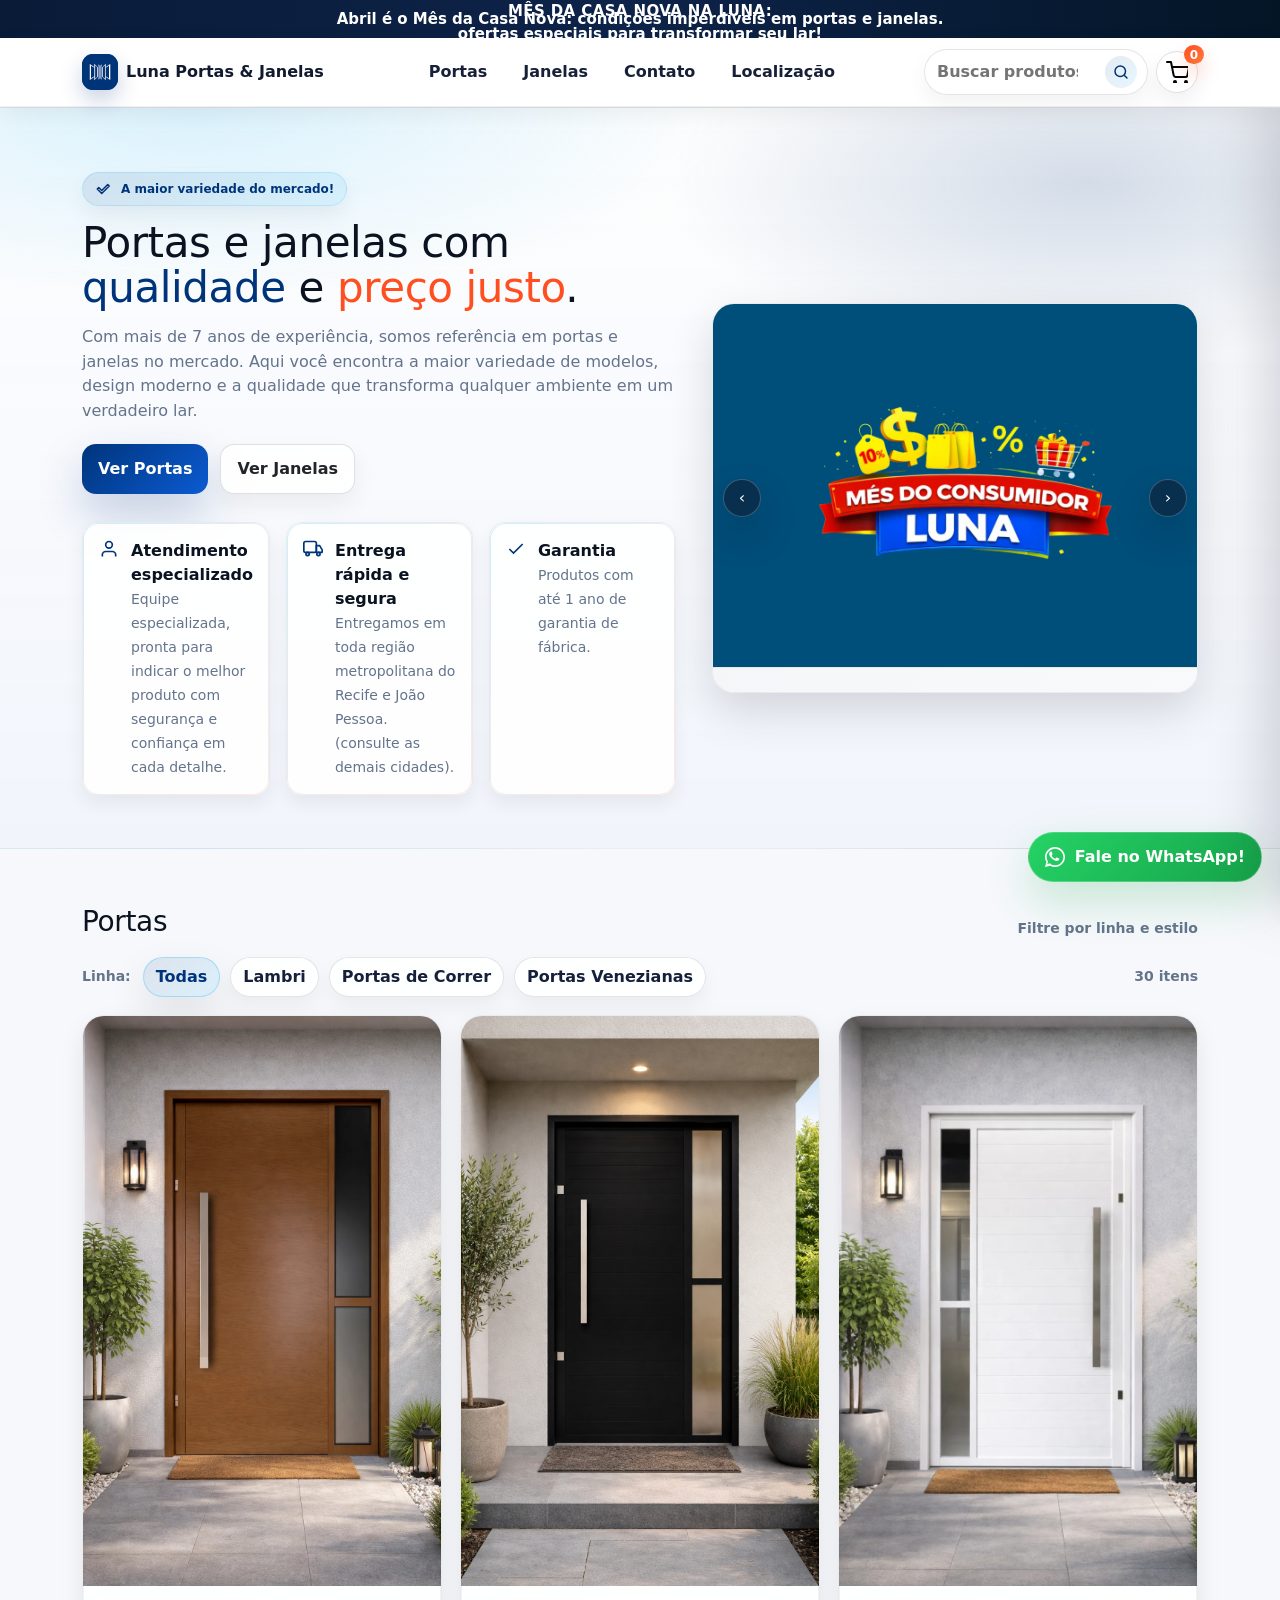
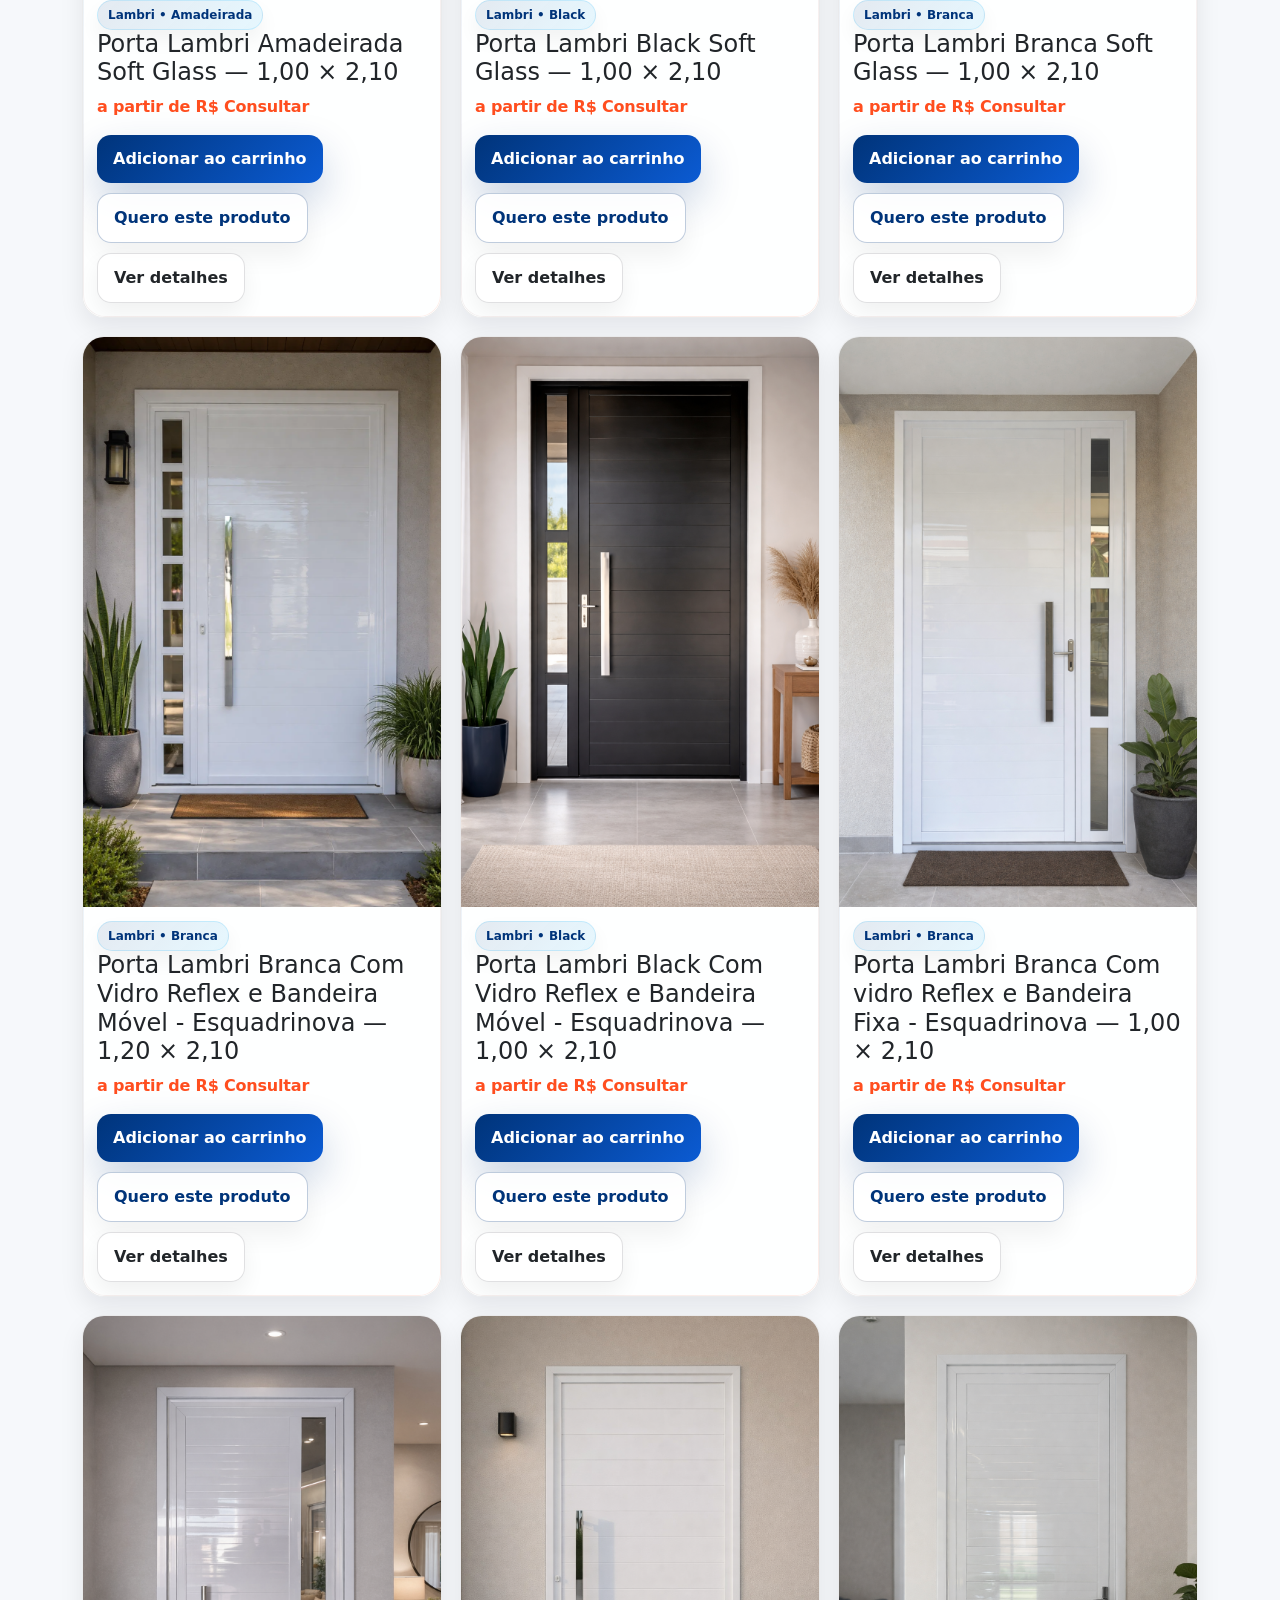
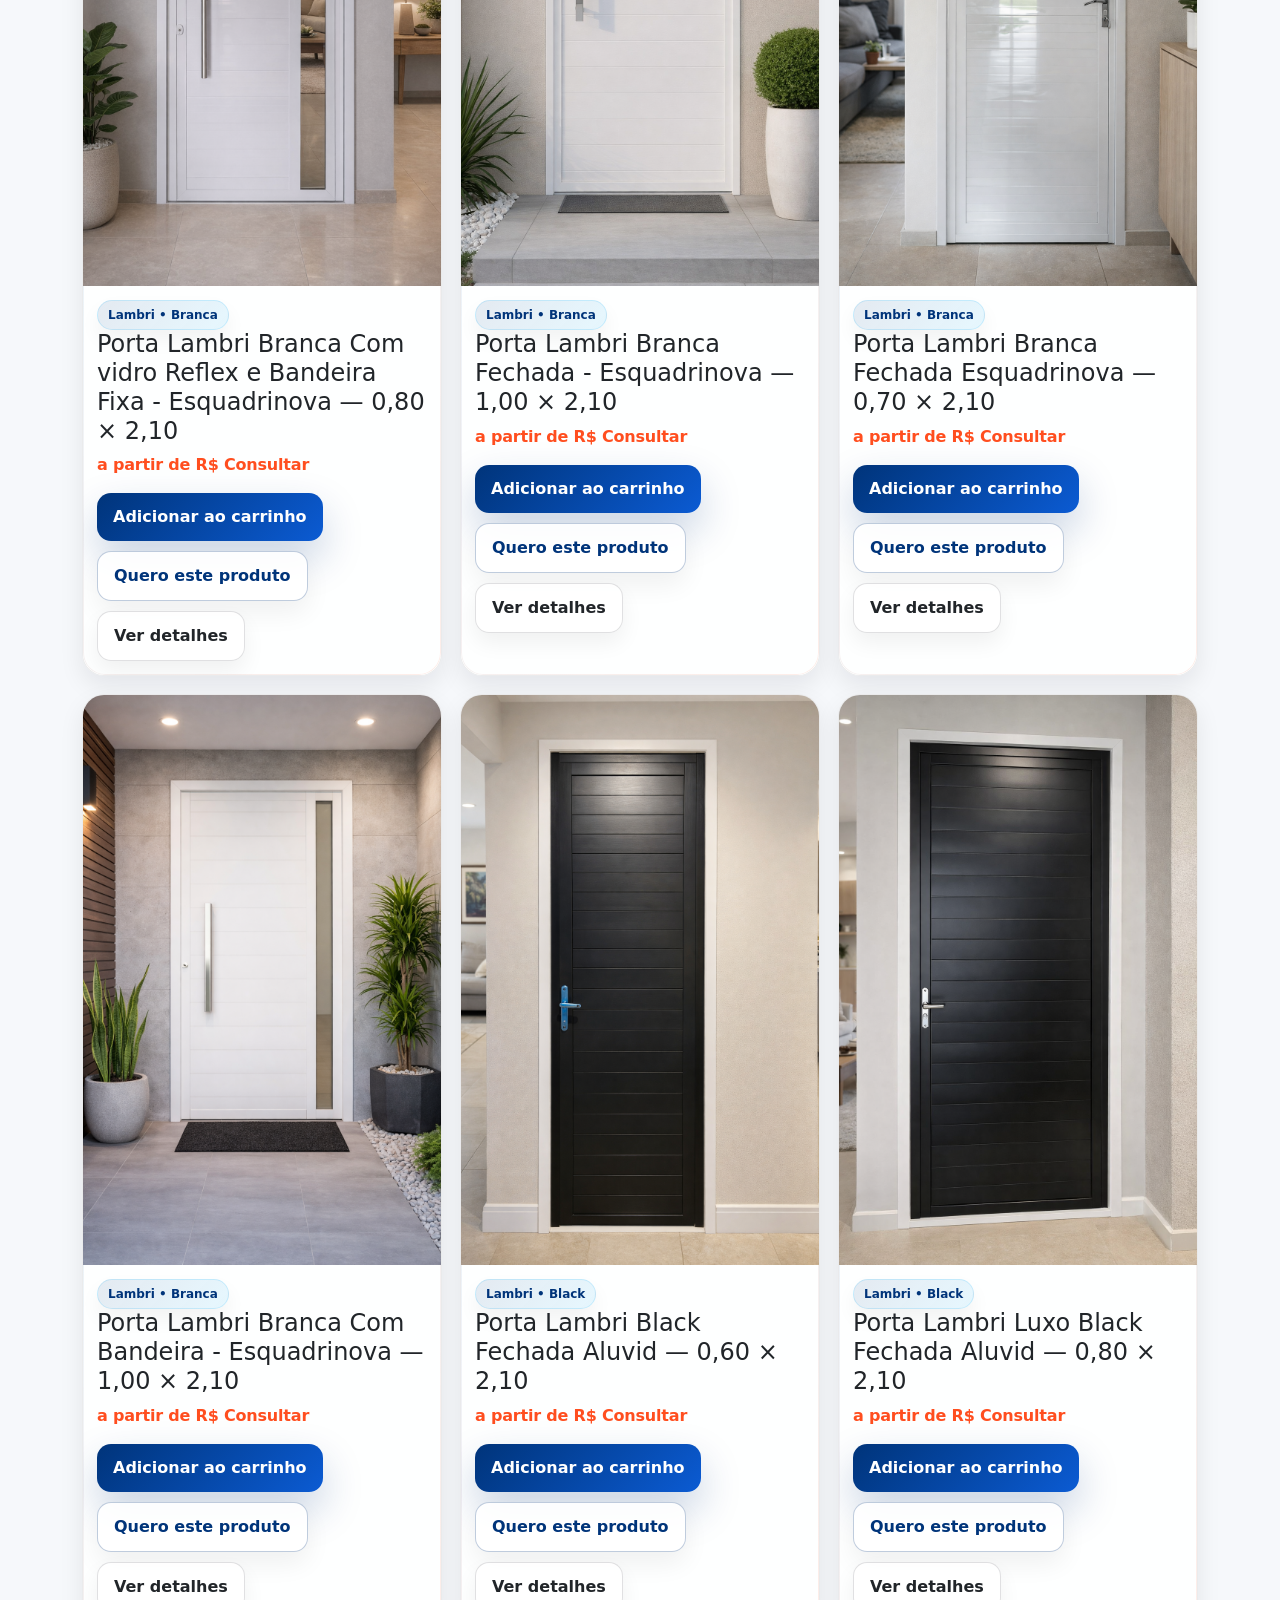
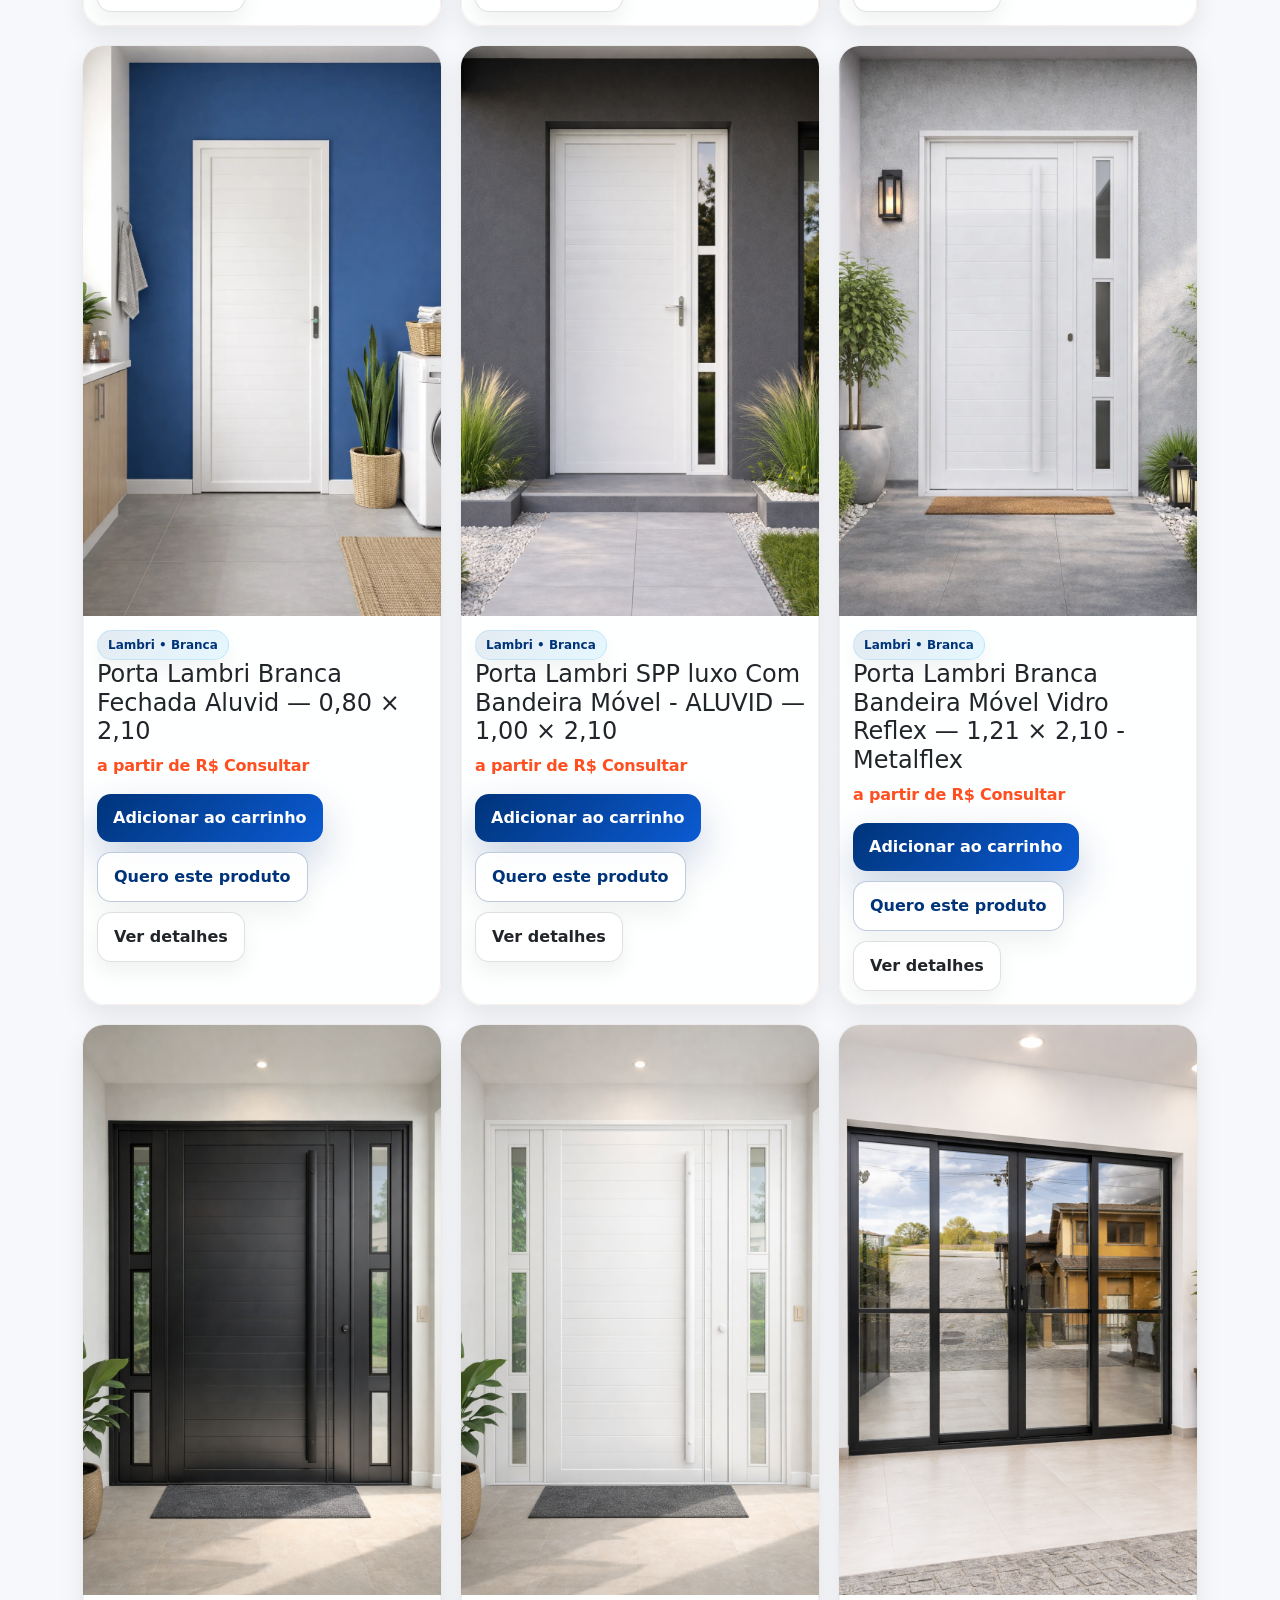
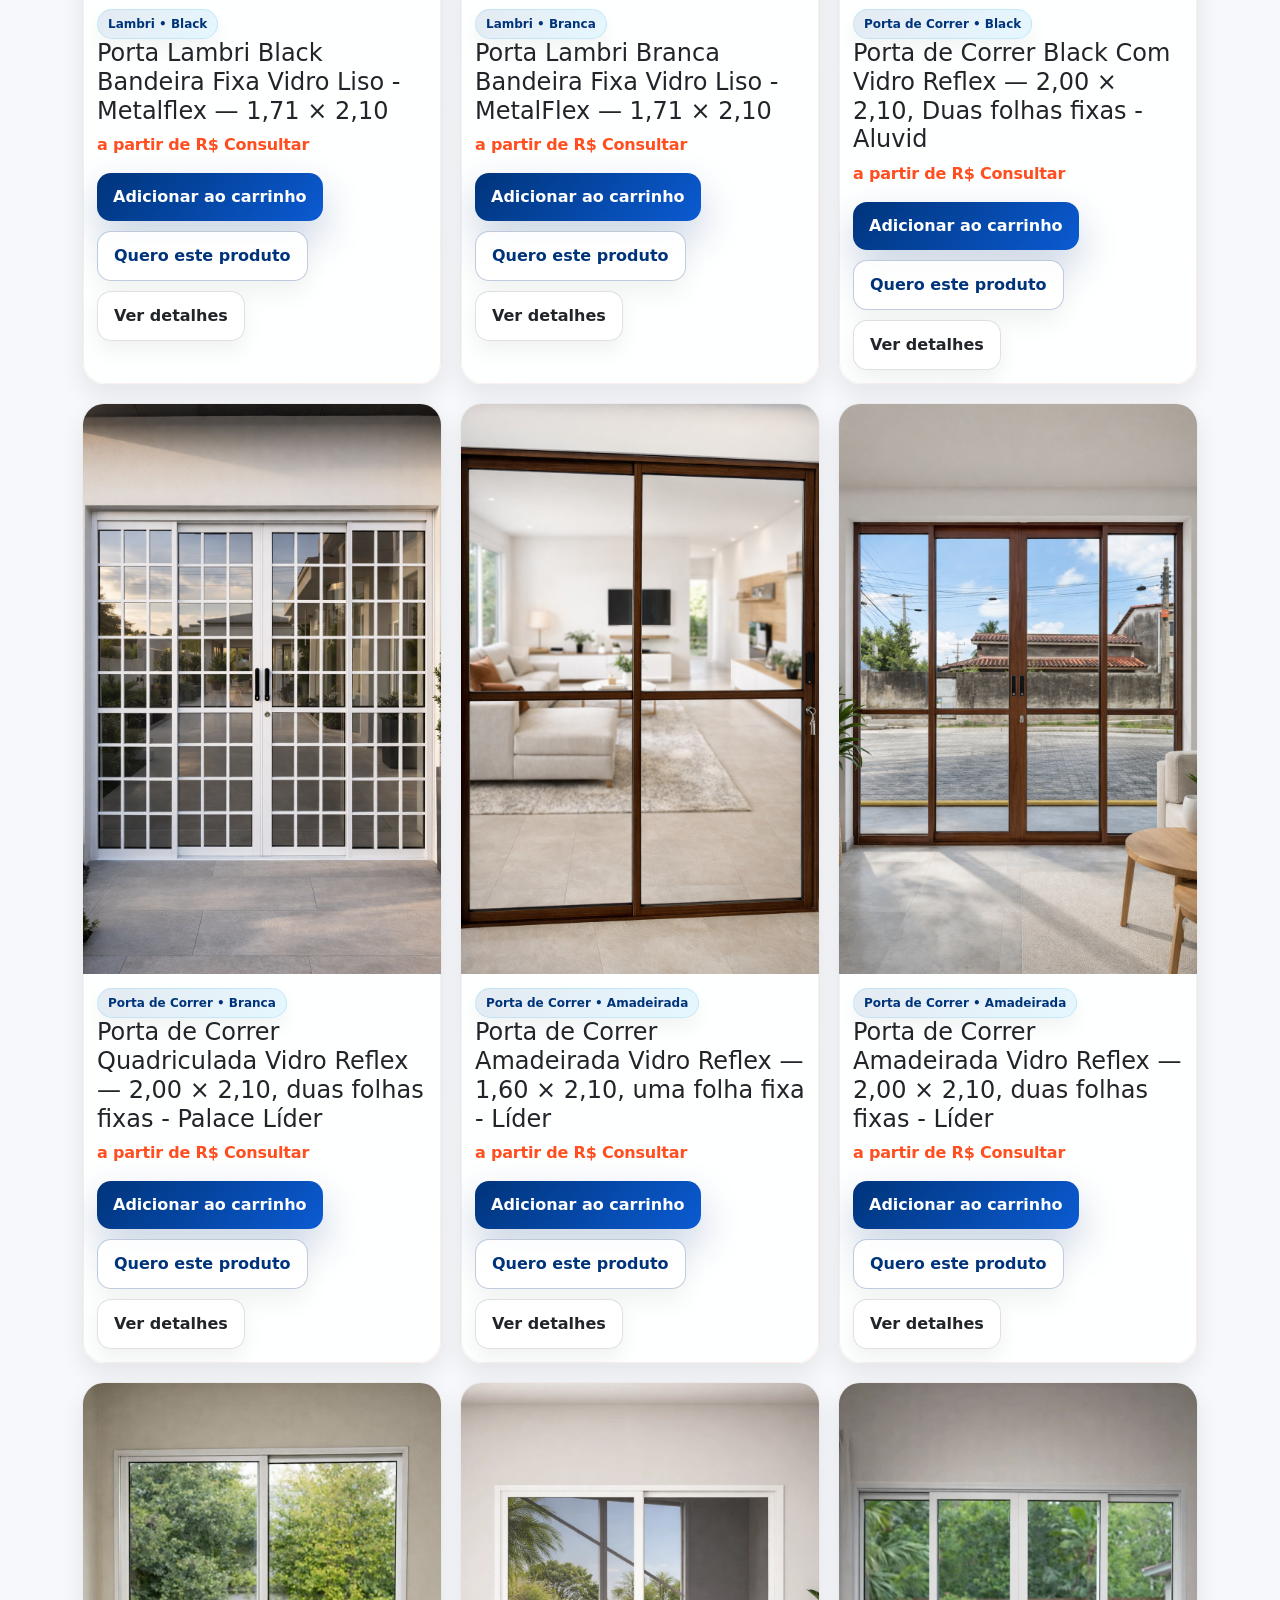
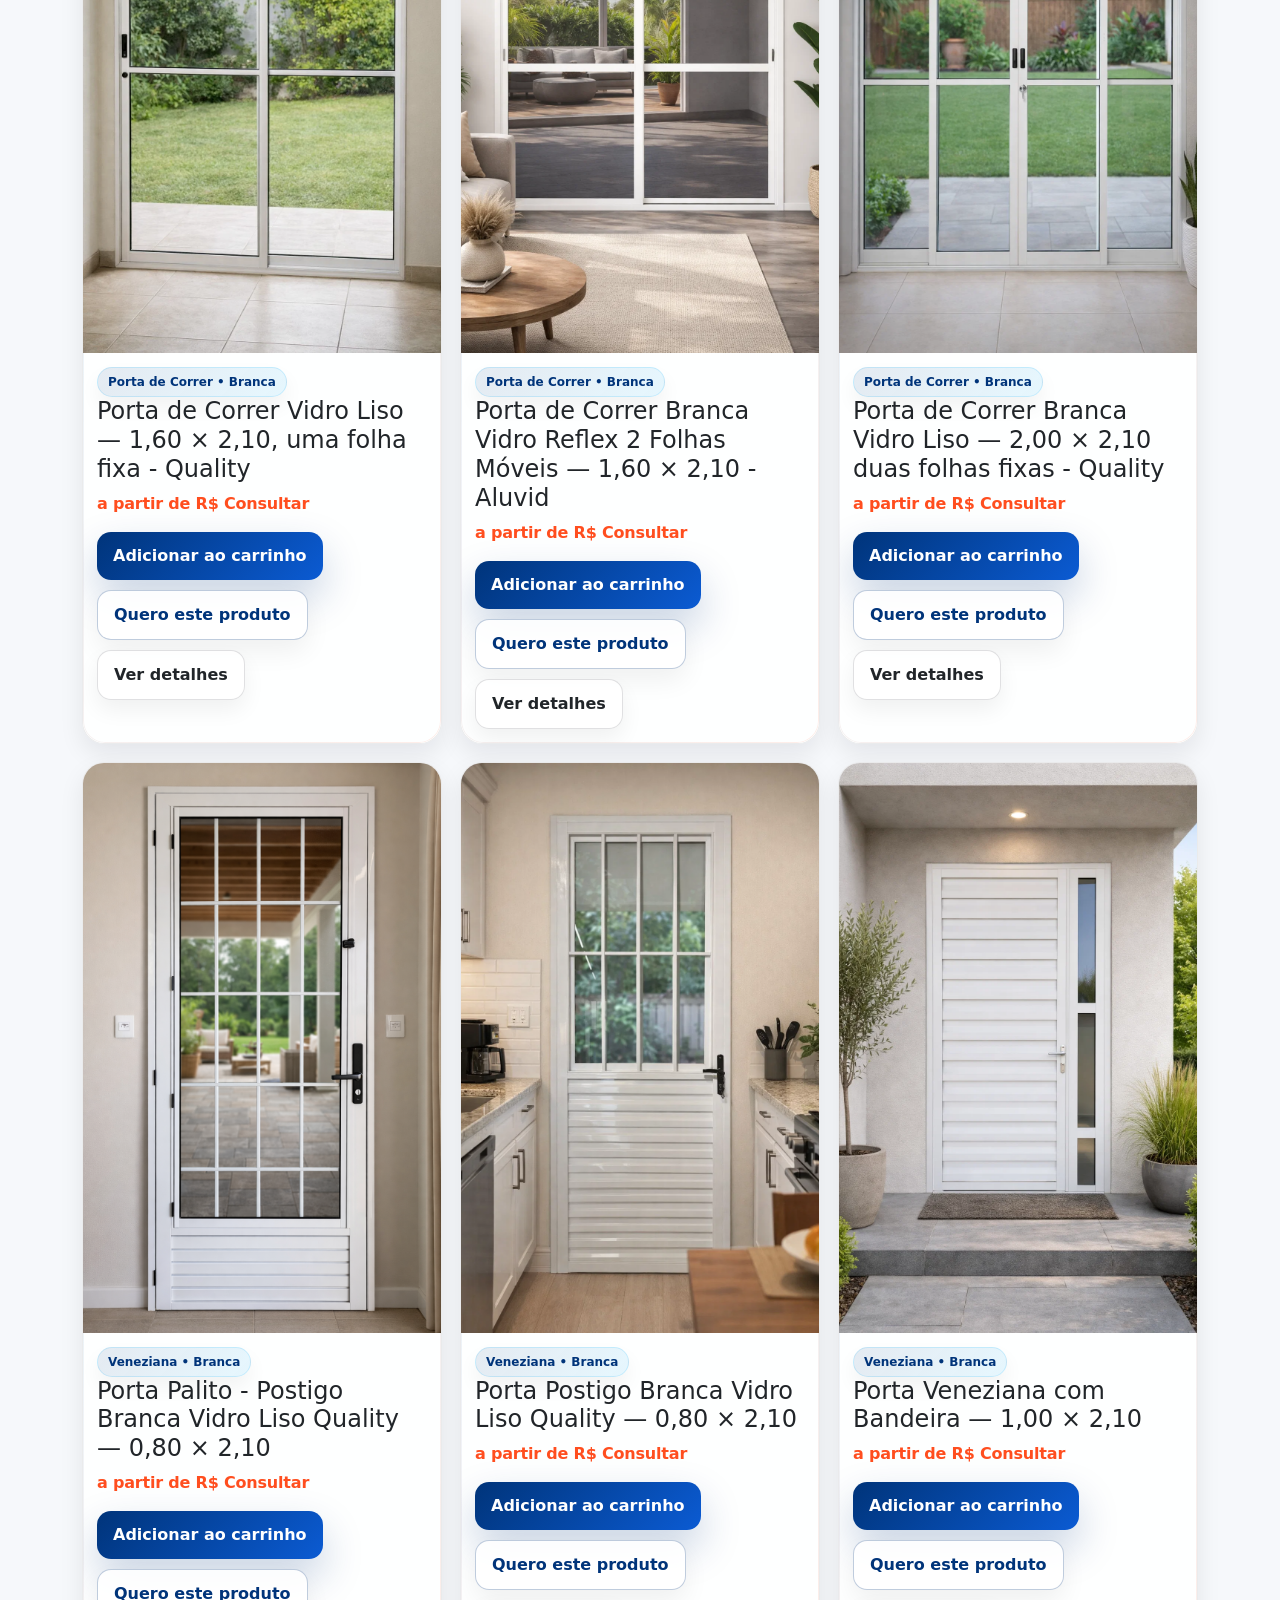
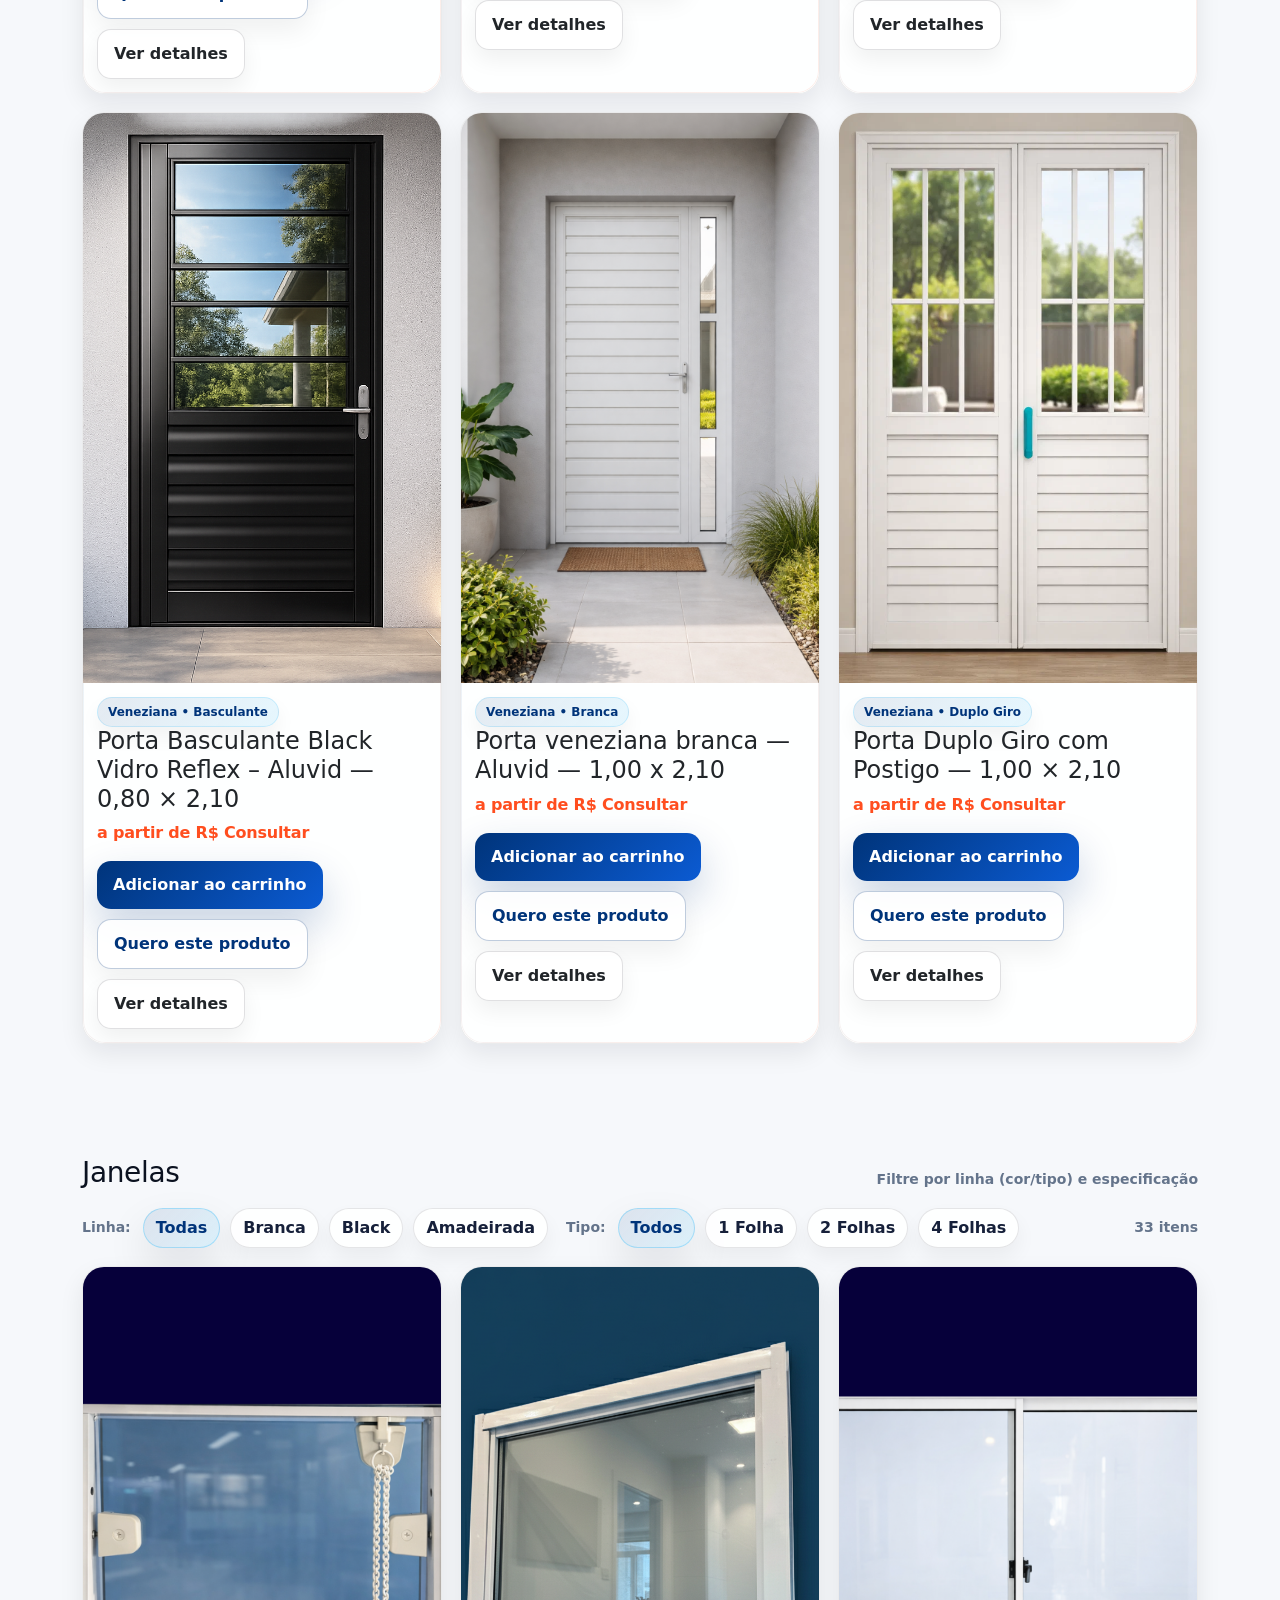
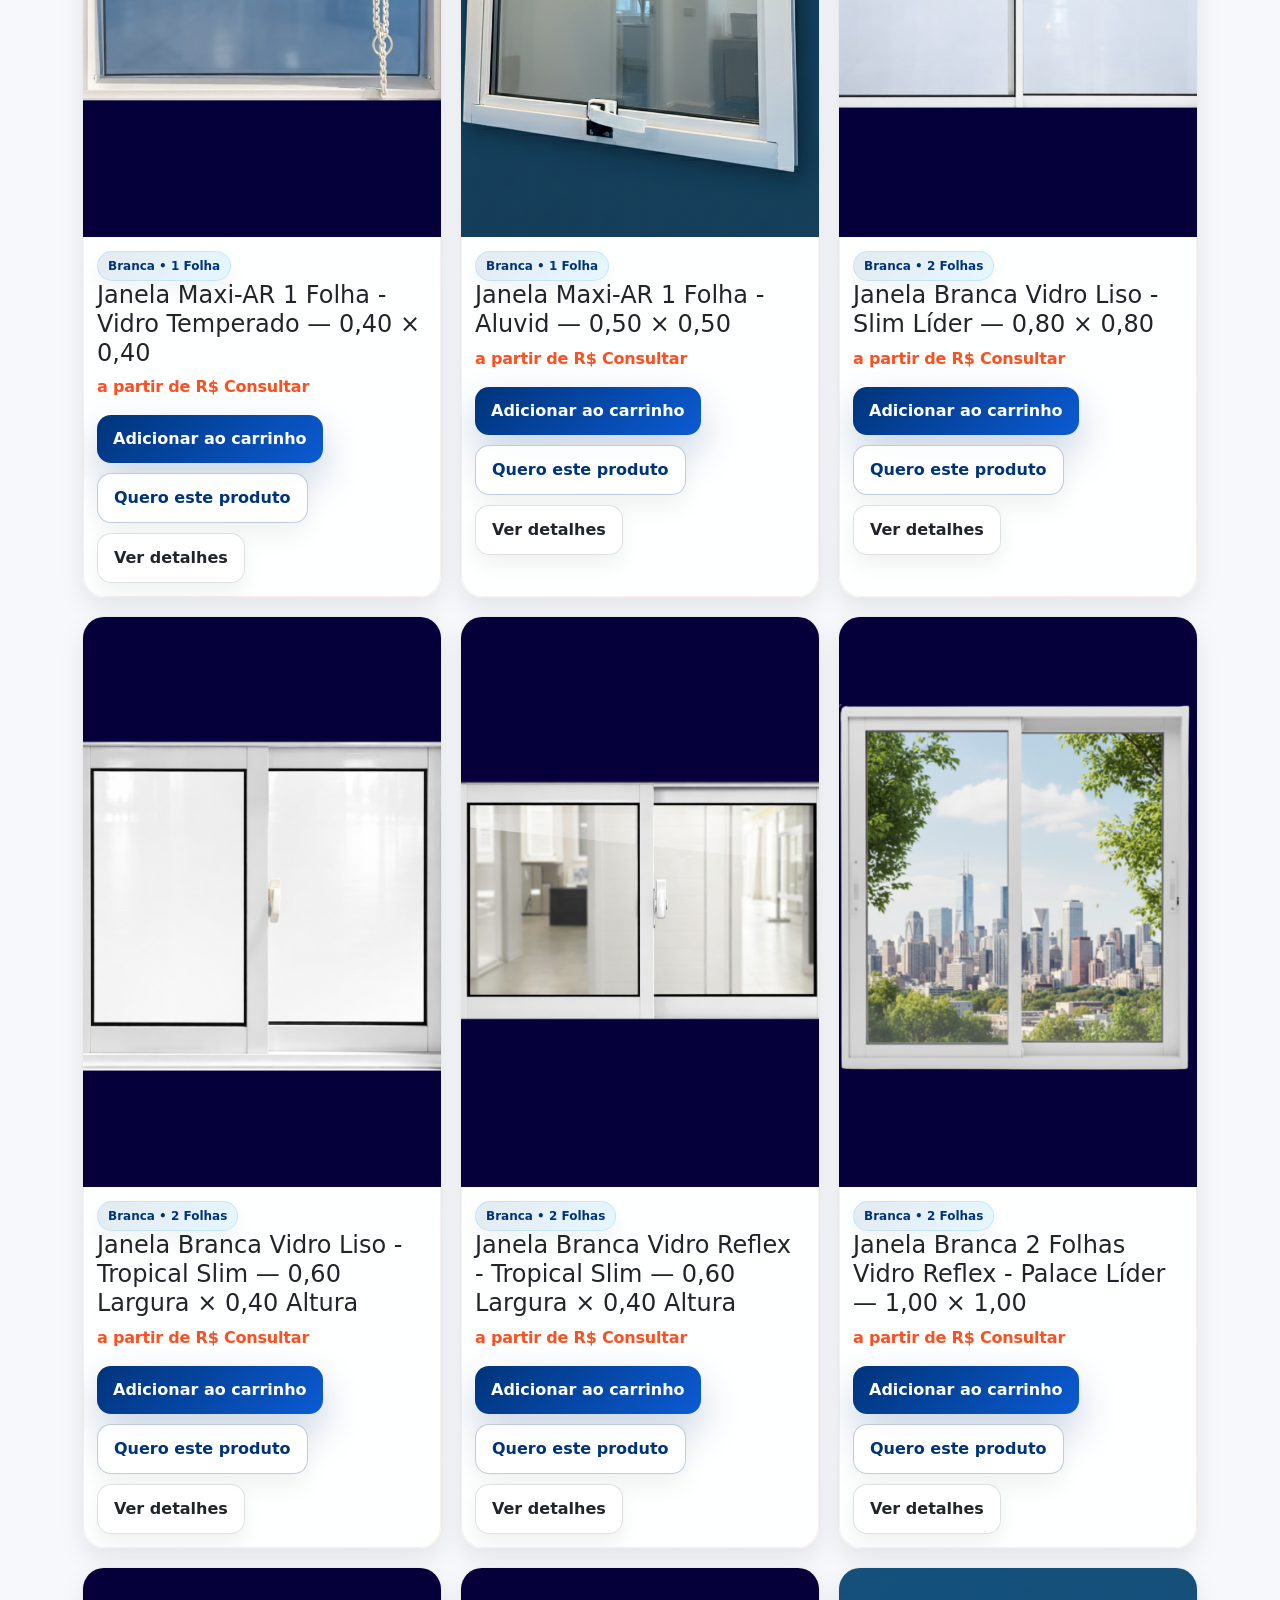
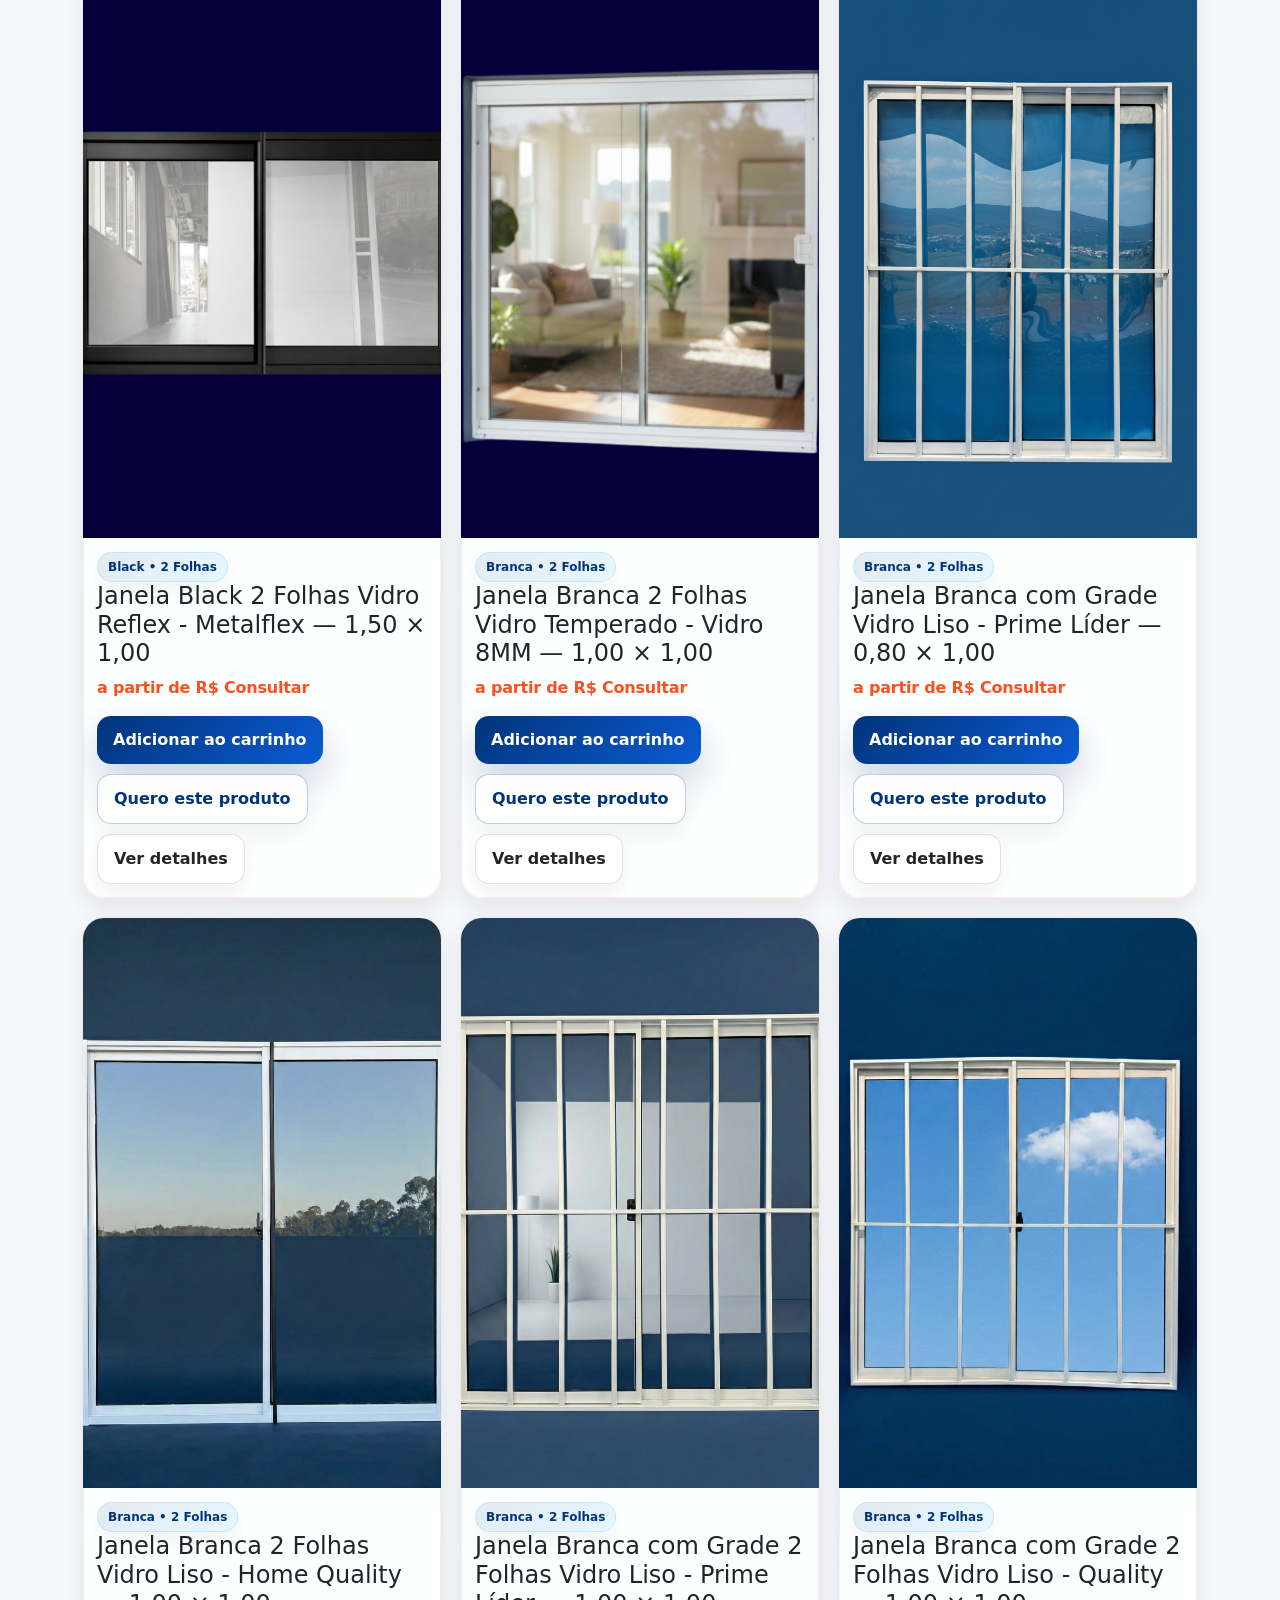
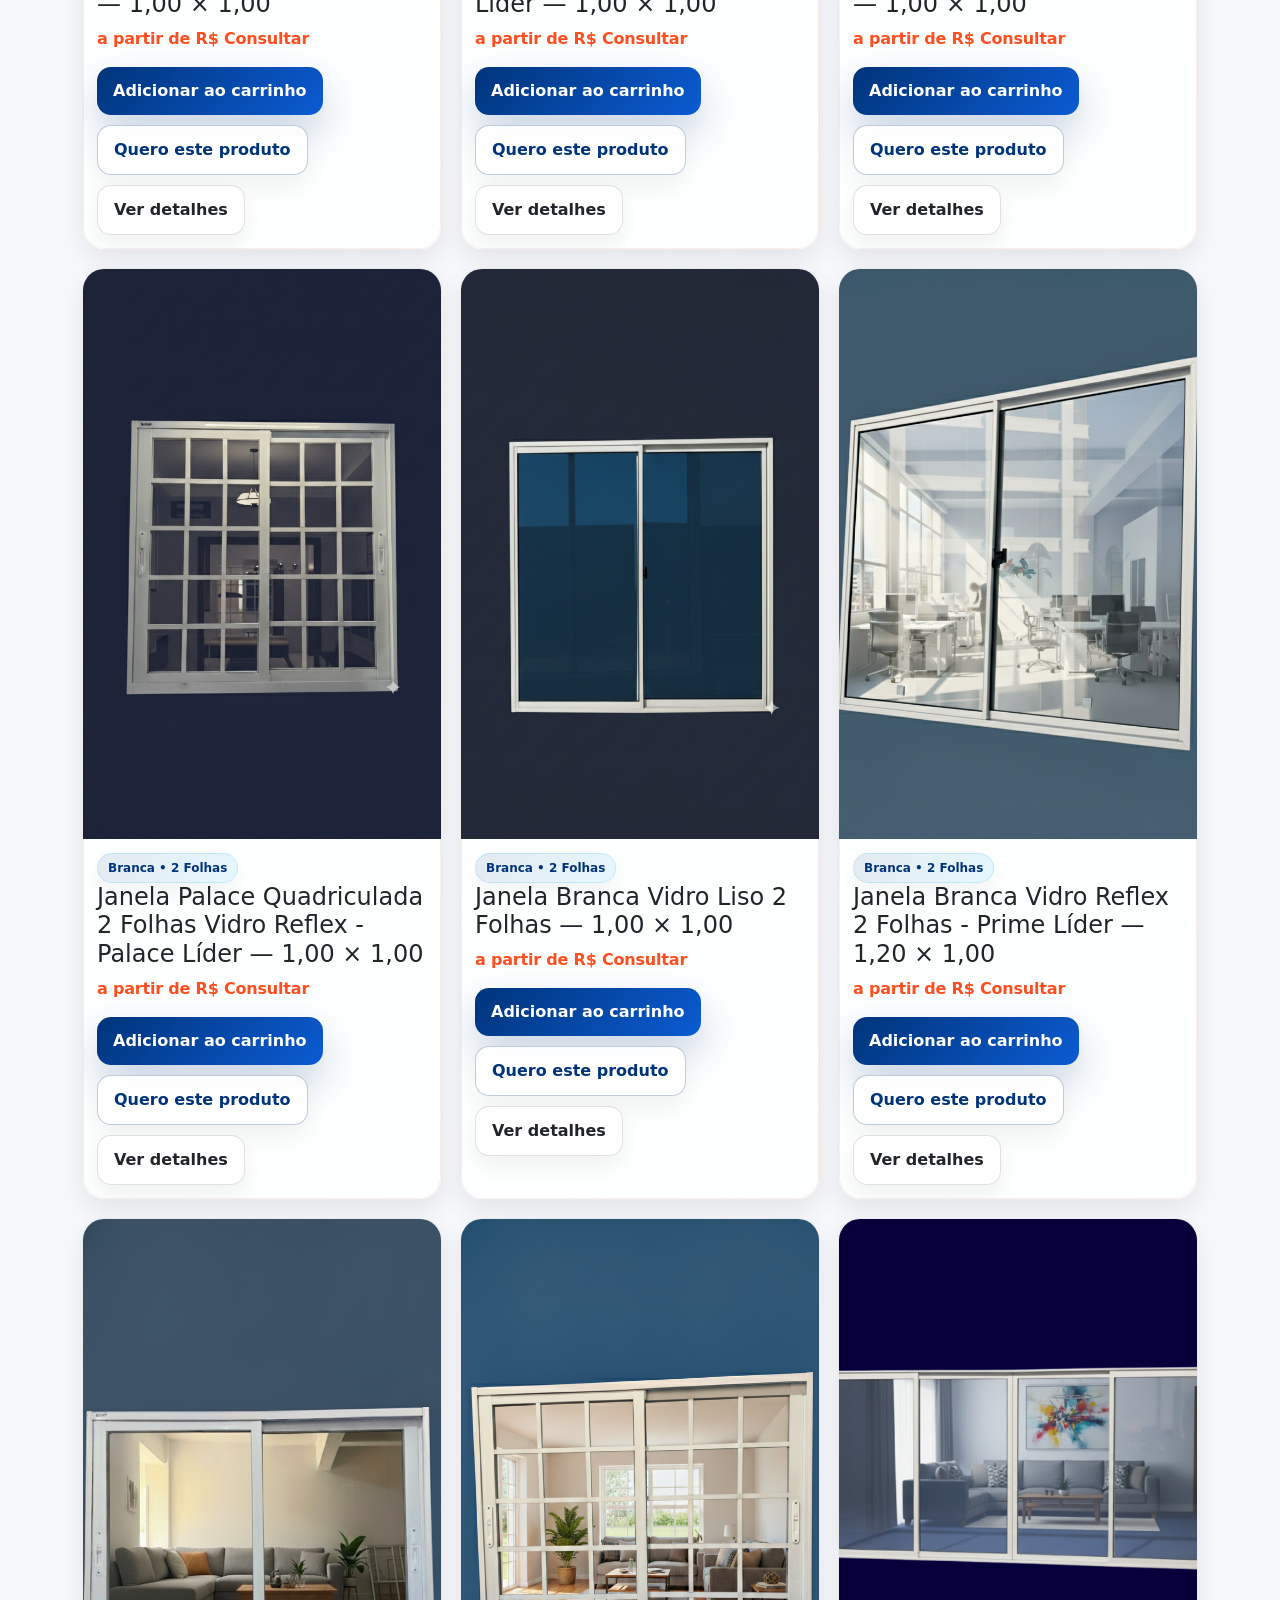
==== commit df3bccd3: "adicionando o hotjar" ====
--- a/index.html
+++ b/index.html
@@ -2008,6 +2008,8 @@
   </aside>
   <!-- Toast de feedback -->
   <div id="toastContainer" class="toast-stack" aria-live="polite" aria-atomic="true"></div>
+<script src="https://t.contentsquare.net/uxa/be8328e790bc8.js"></script>
+
 
   <script>
     document.querySelectorAll('[data-gallery]').forEach(card => {
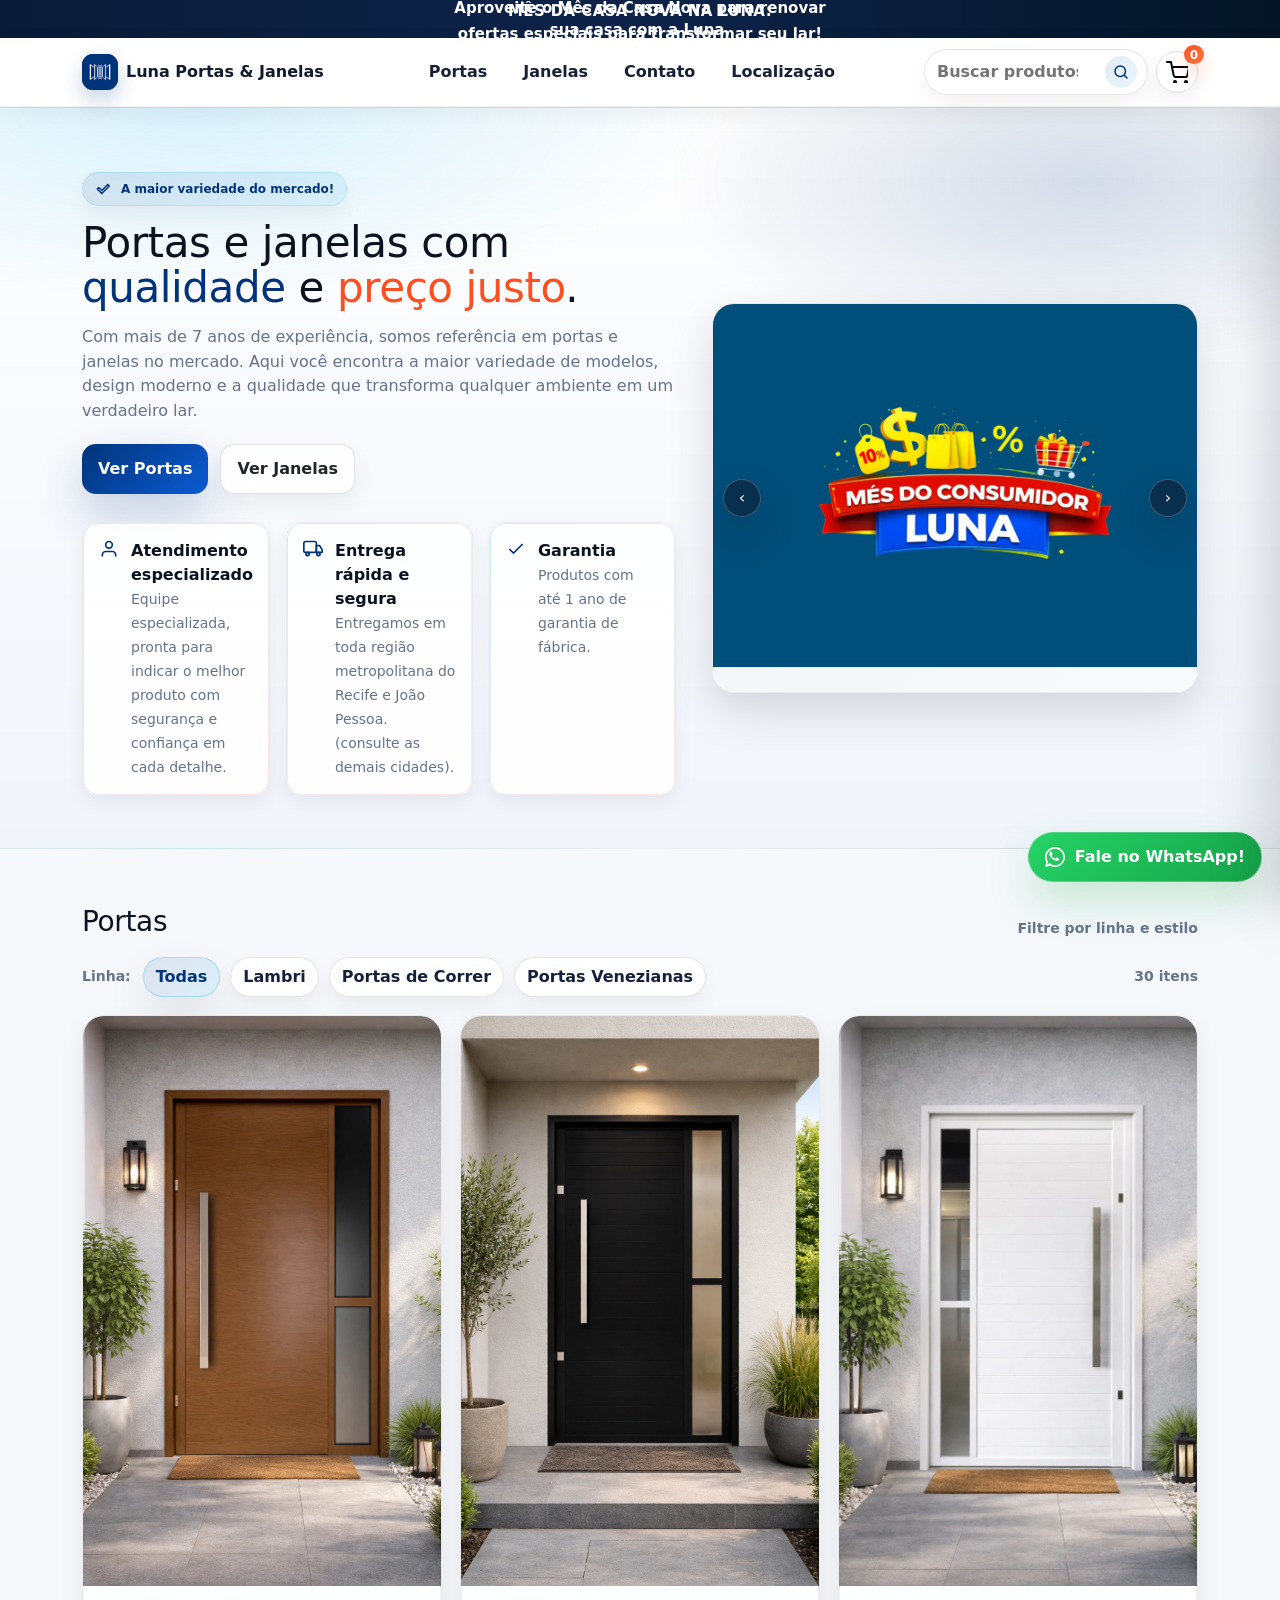
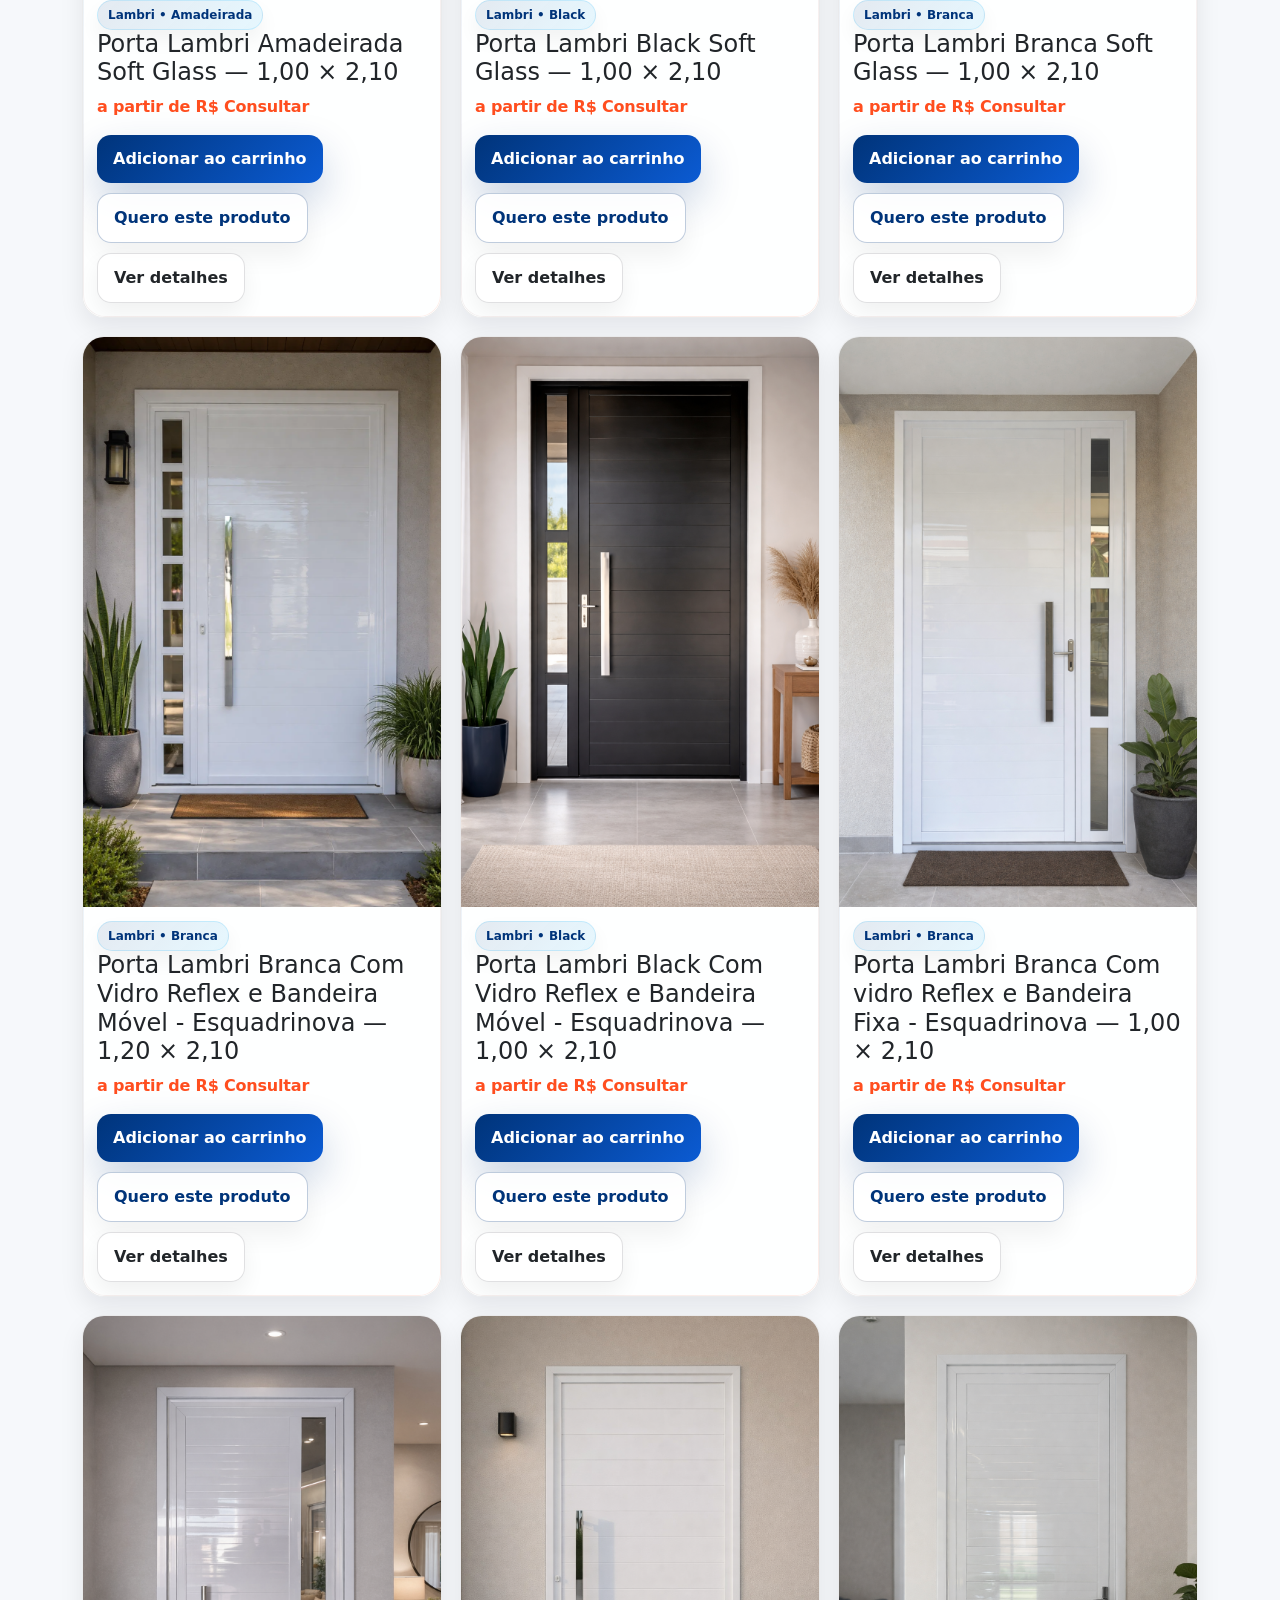
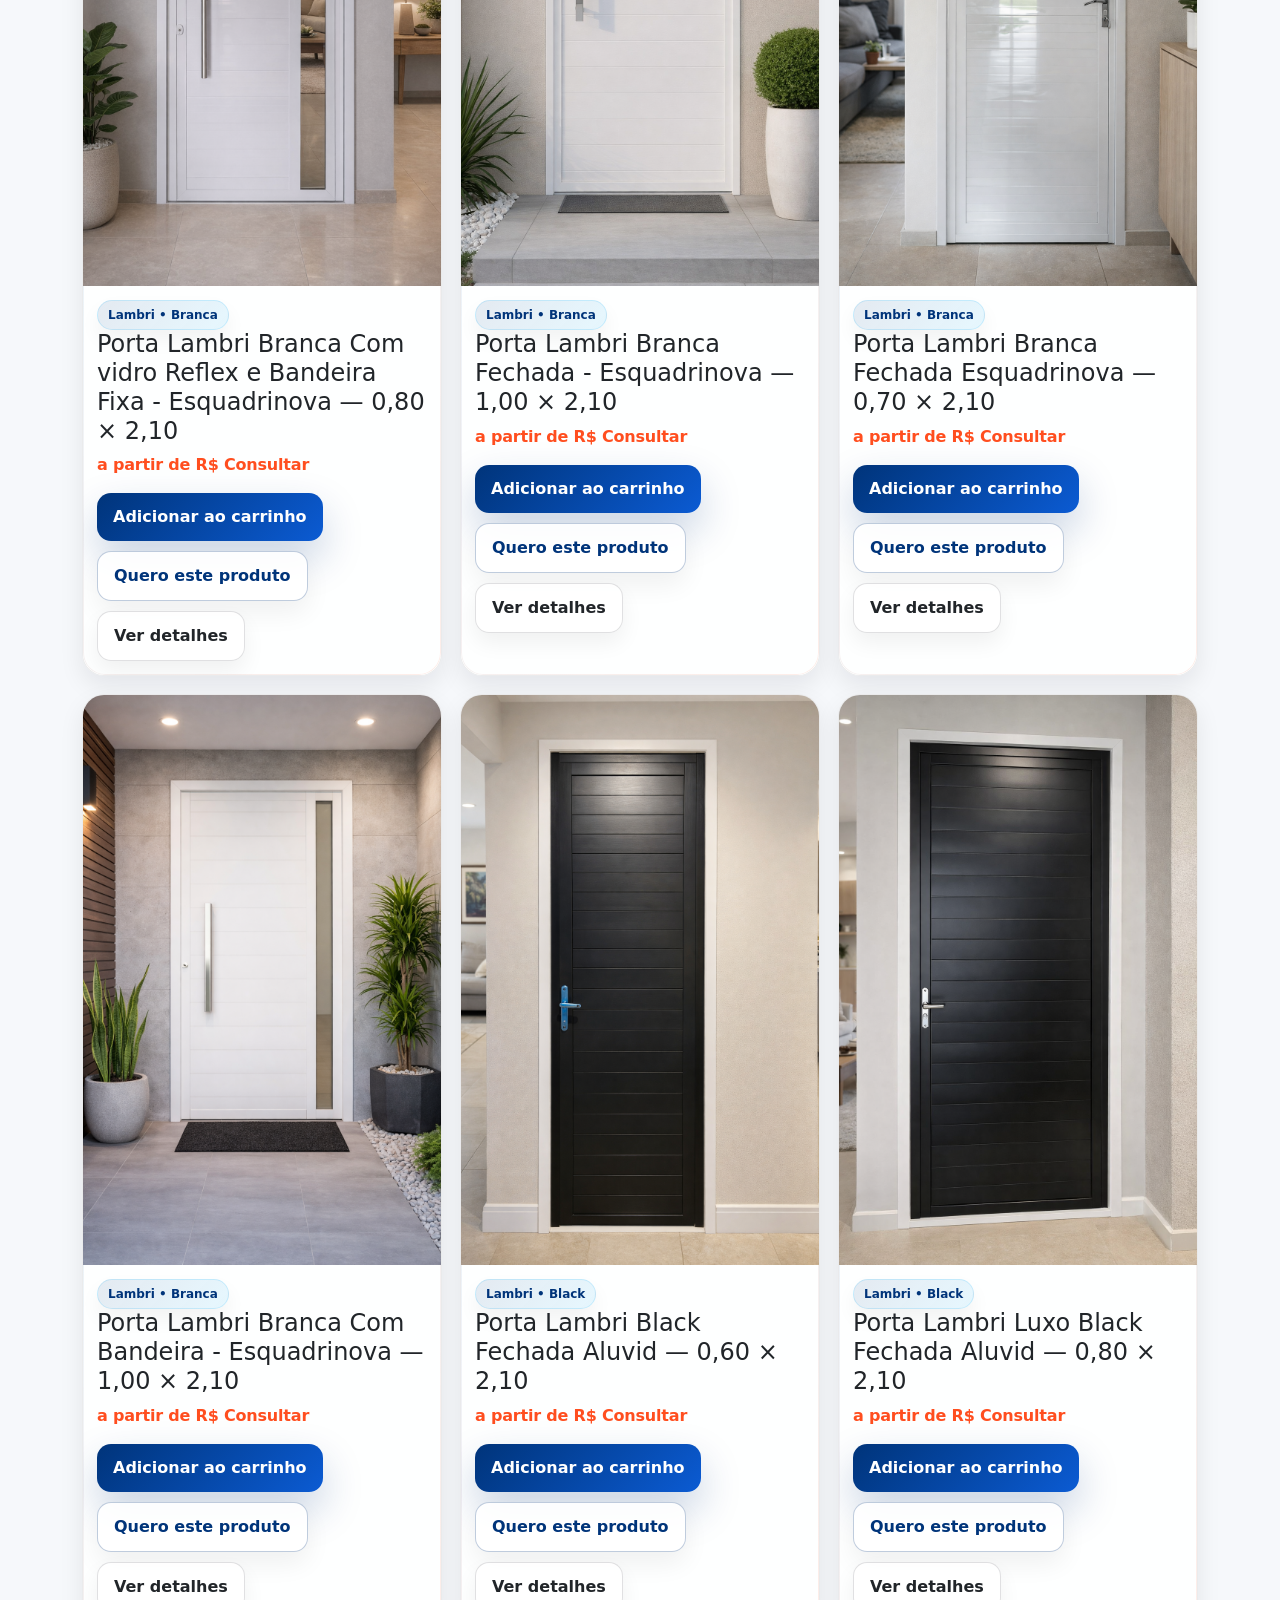
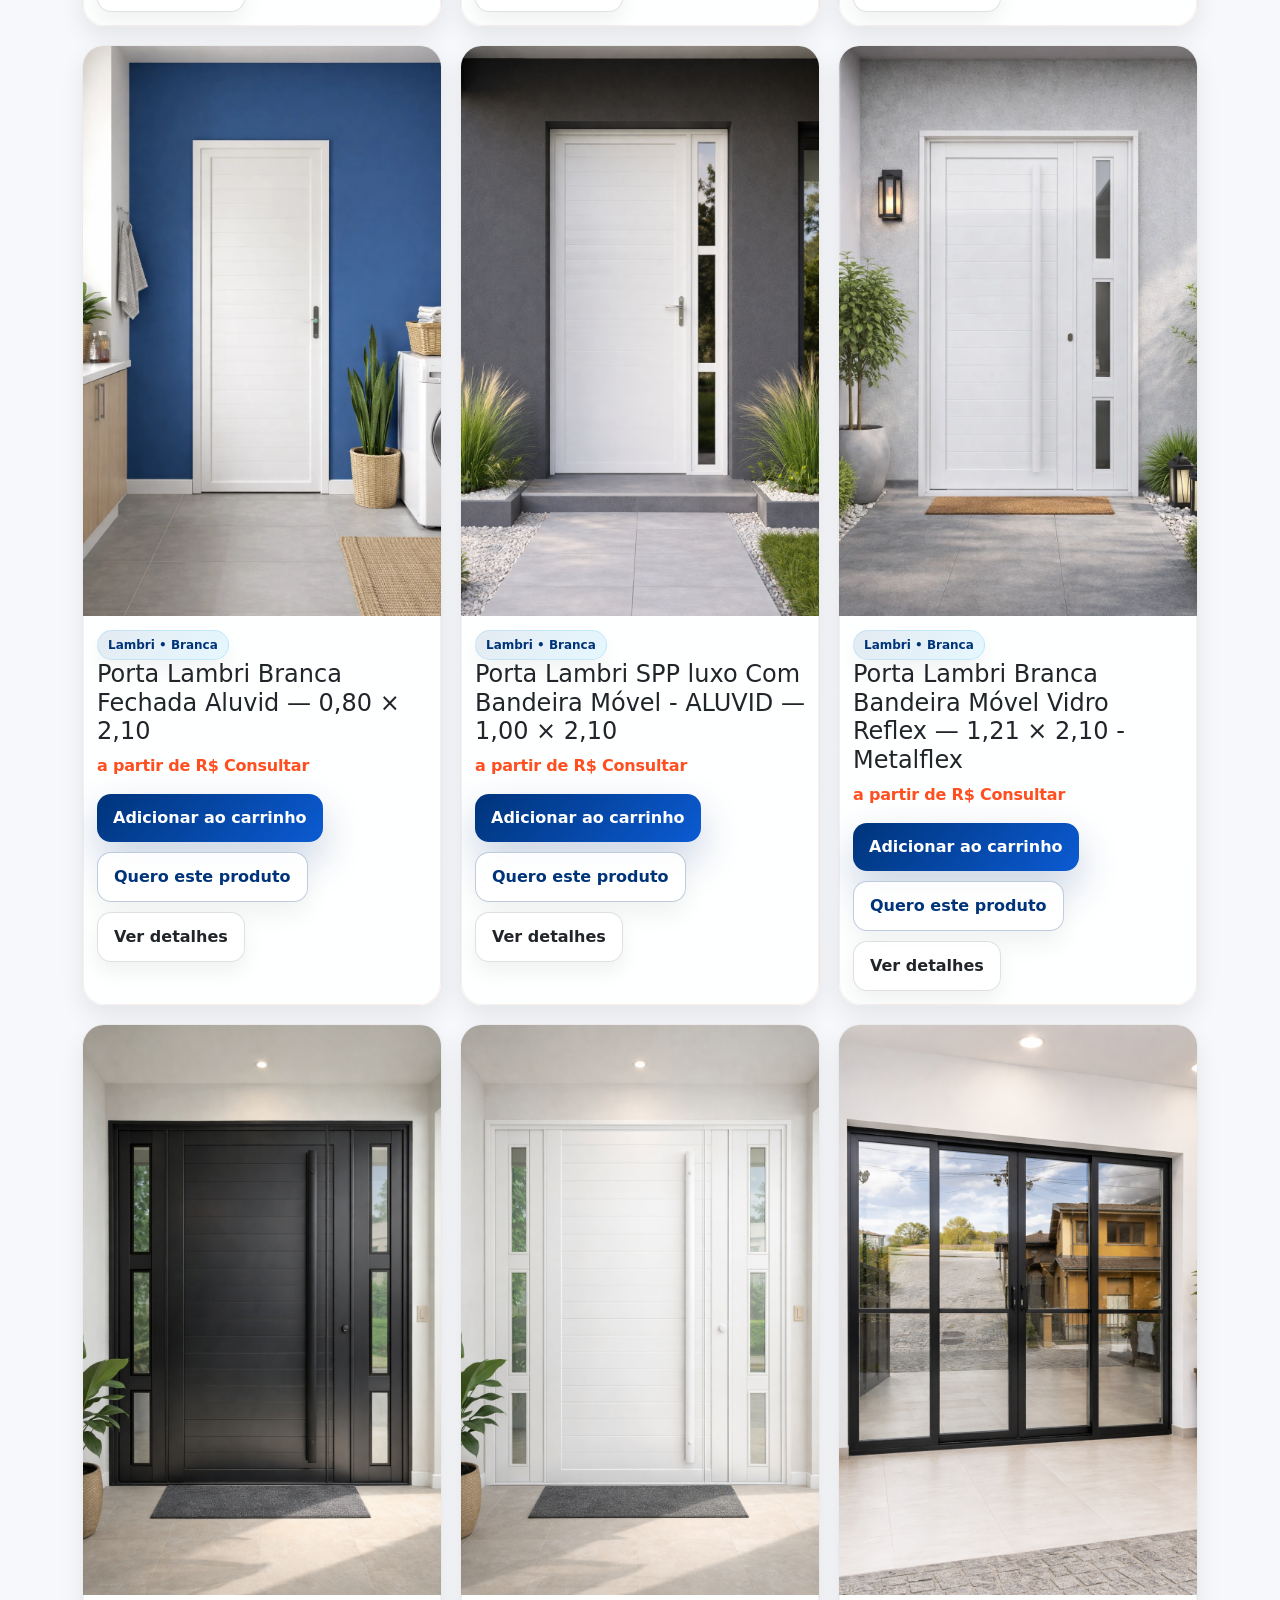
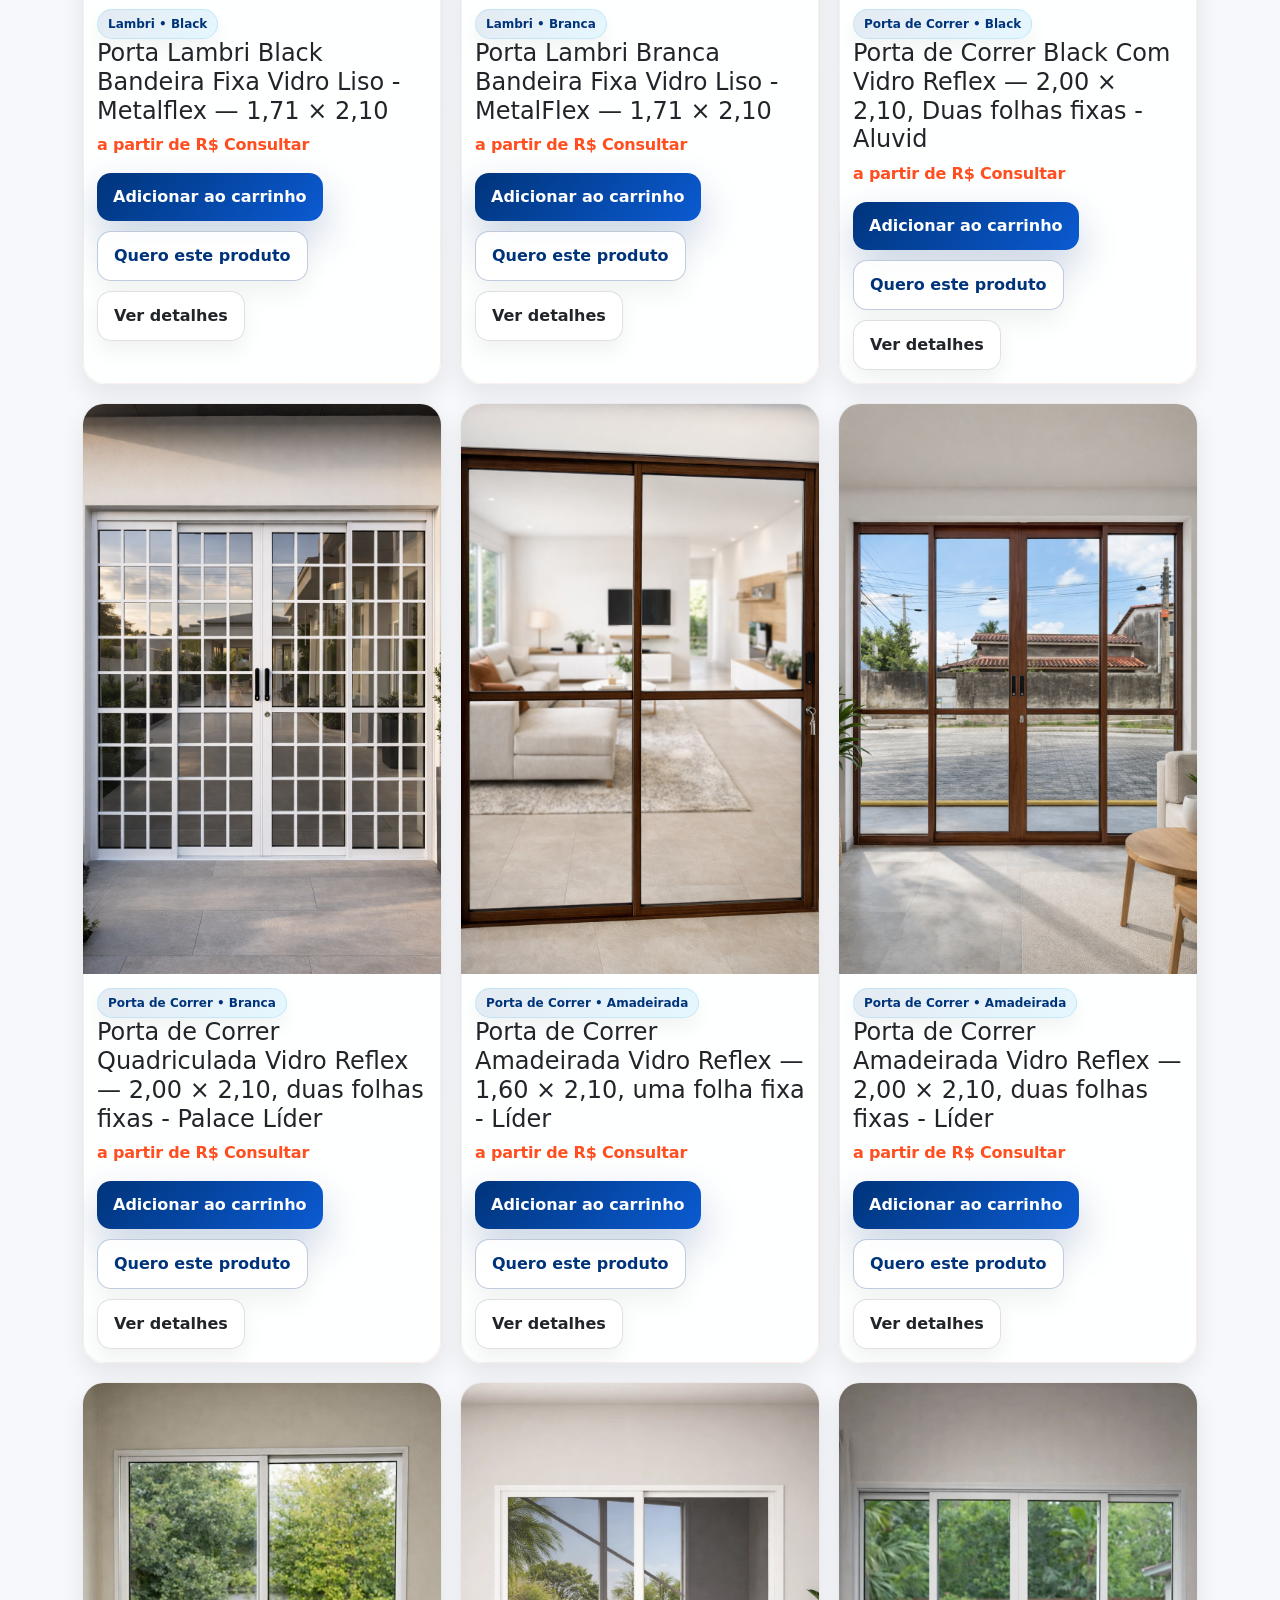
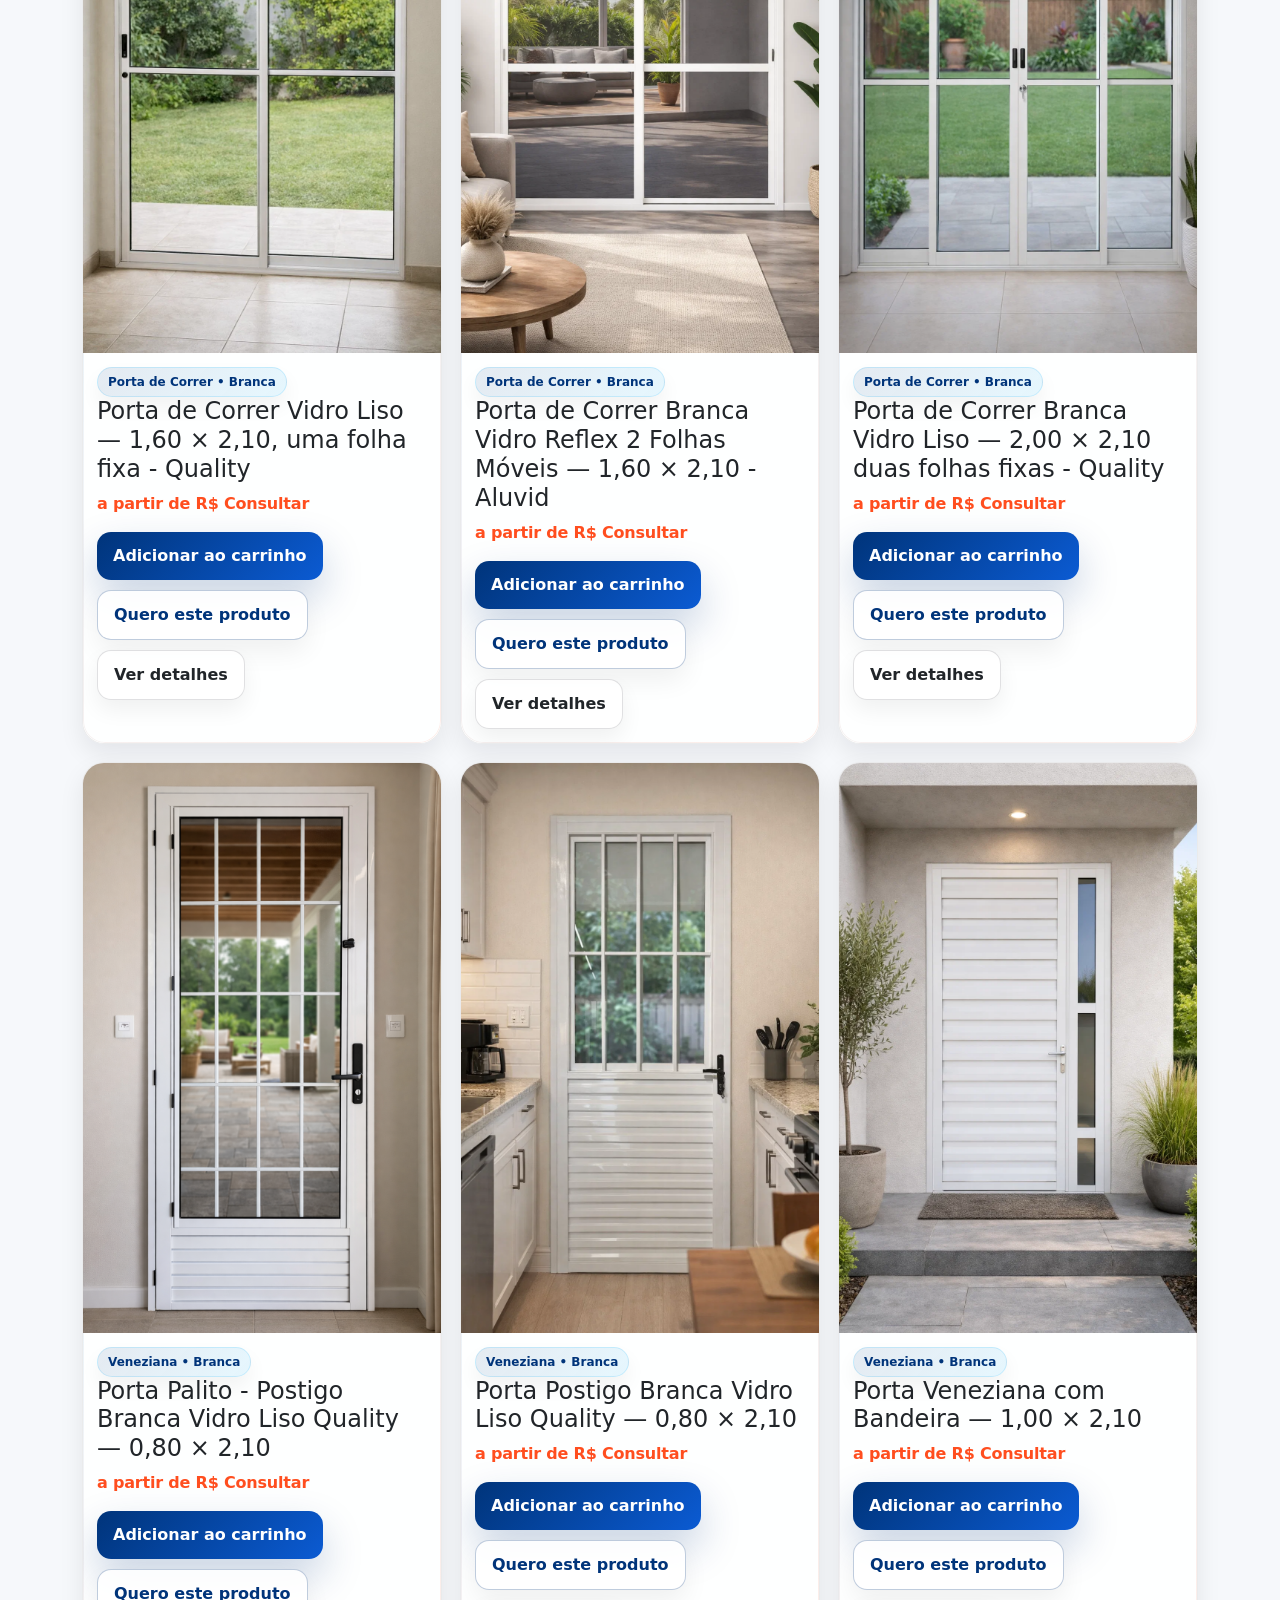
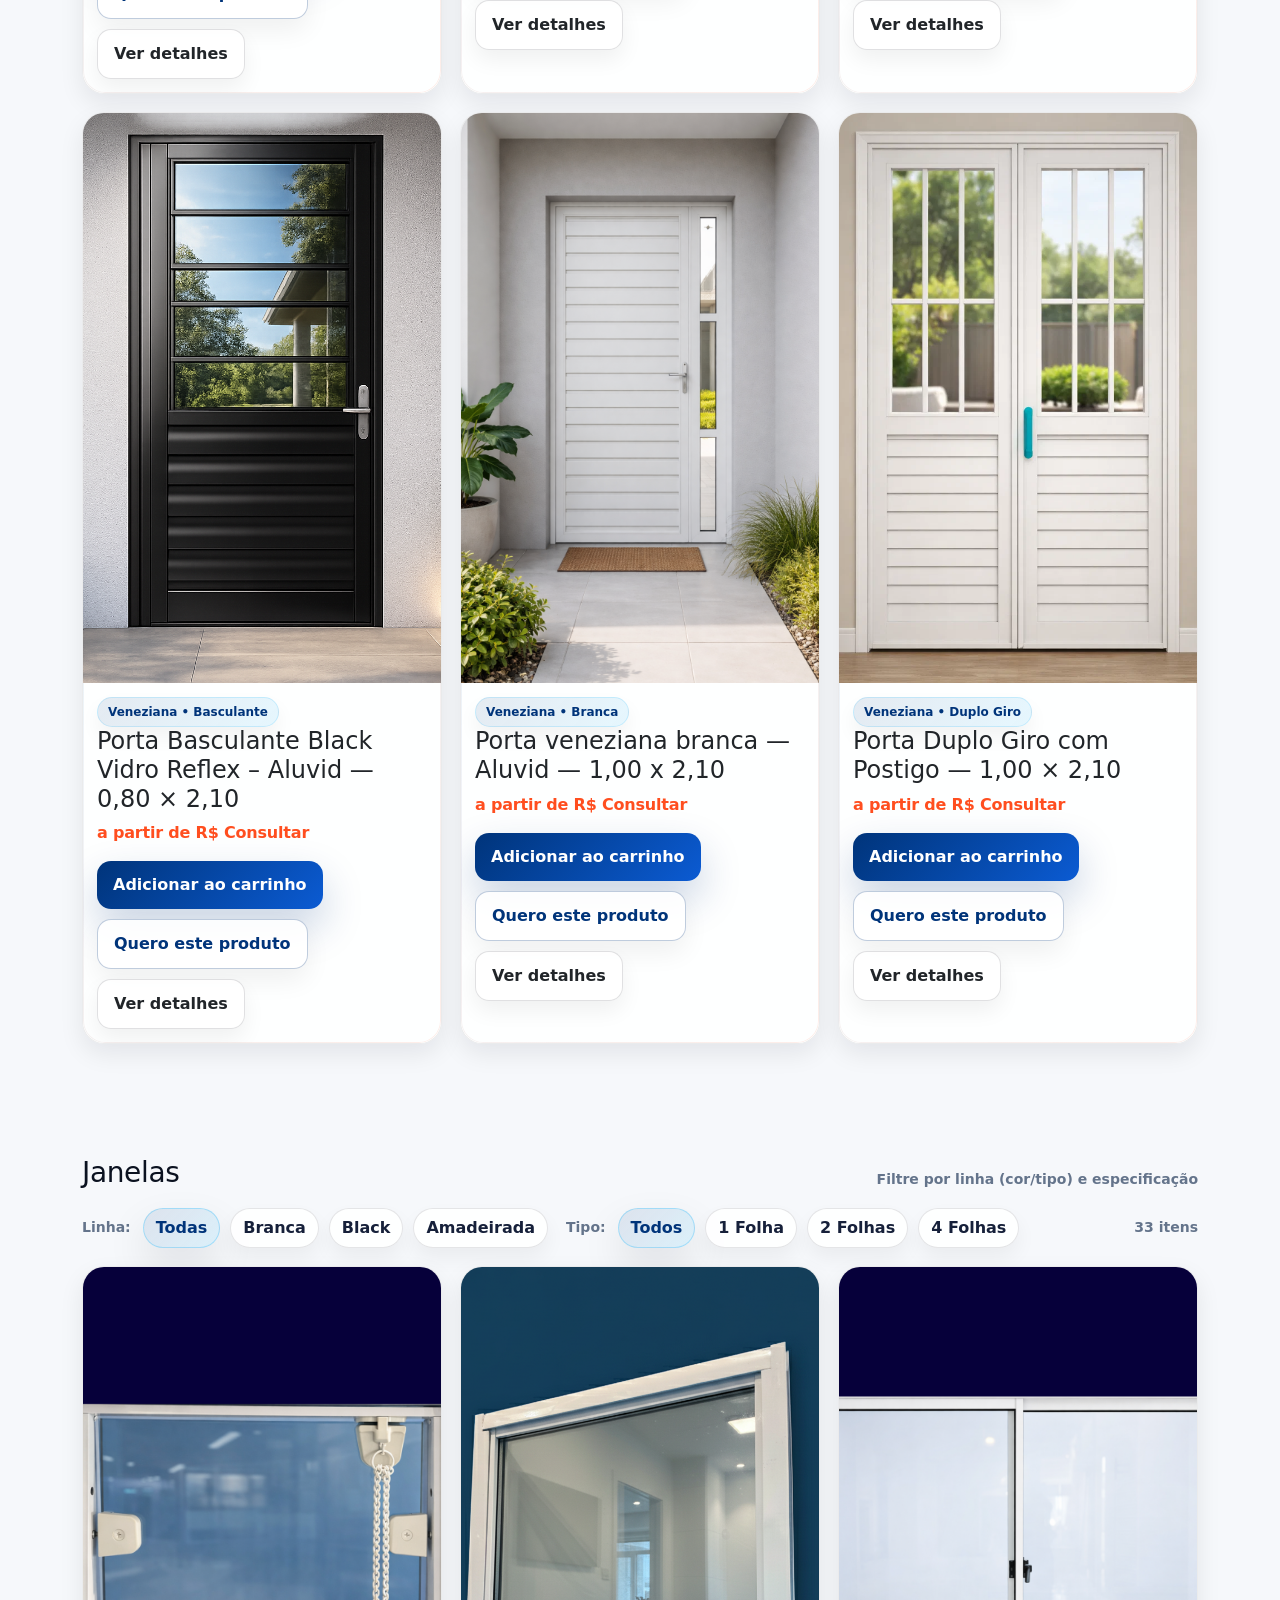
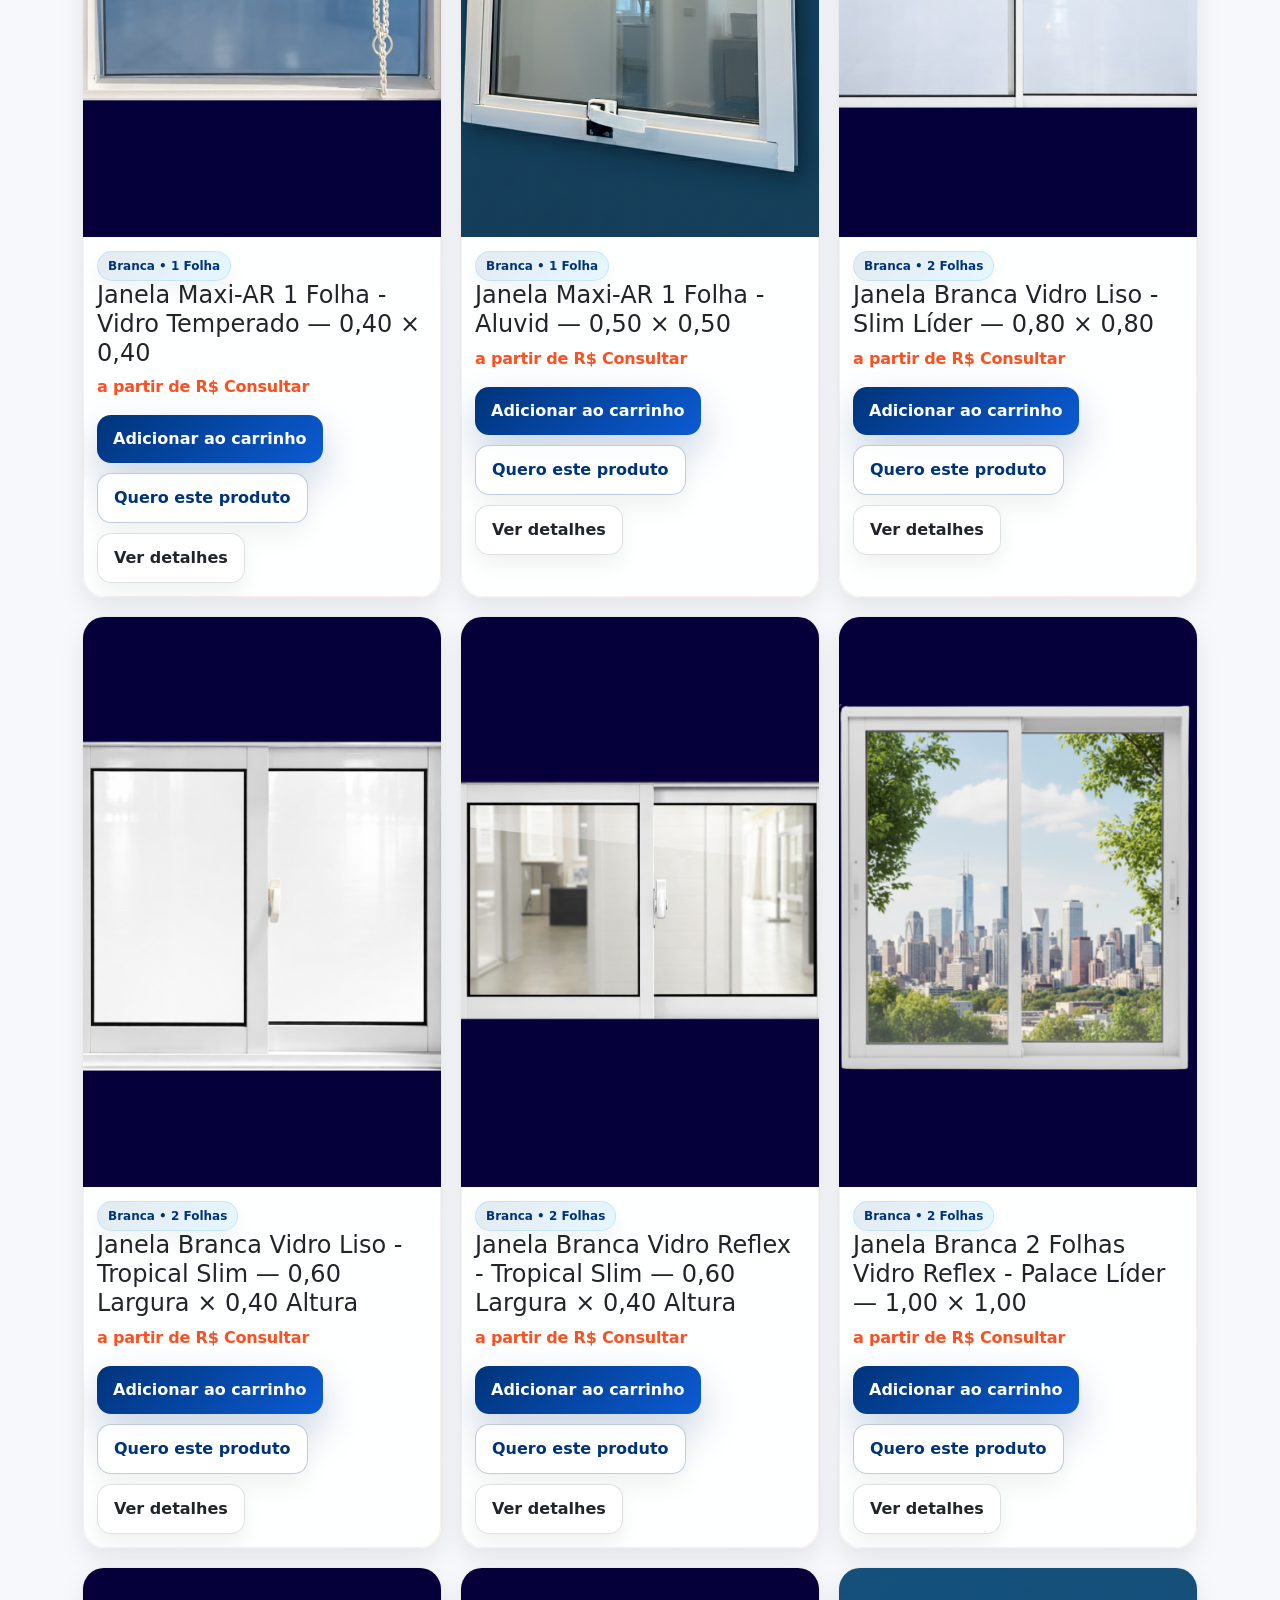
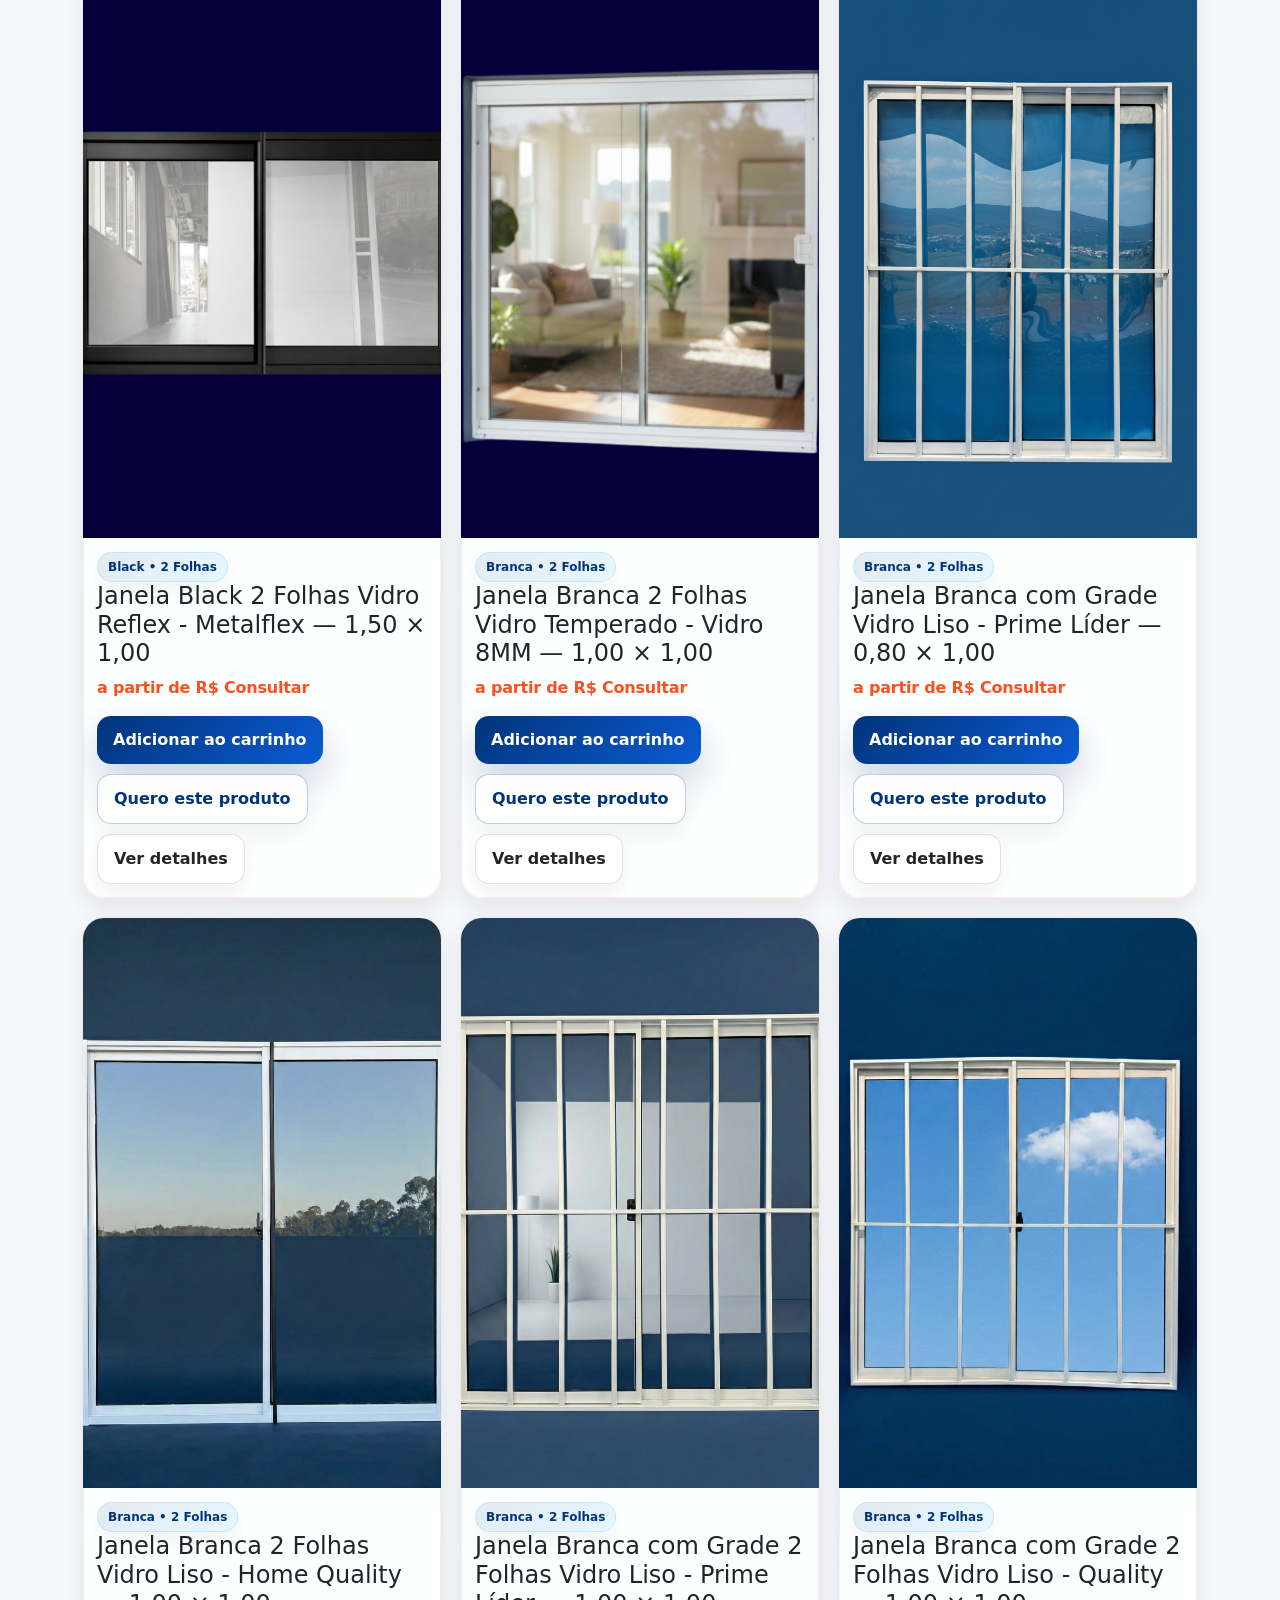
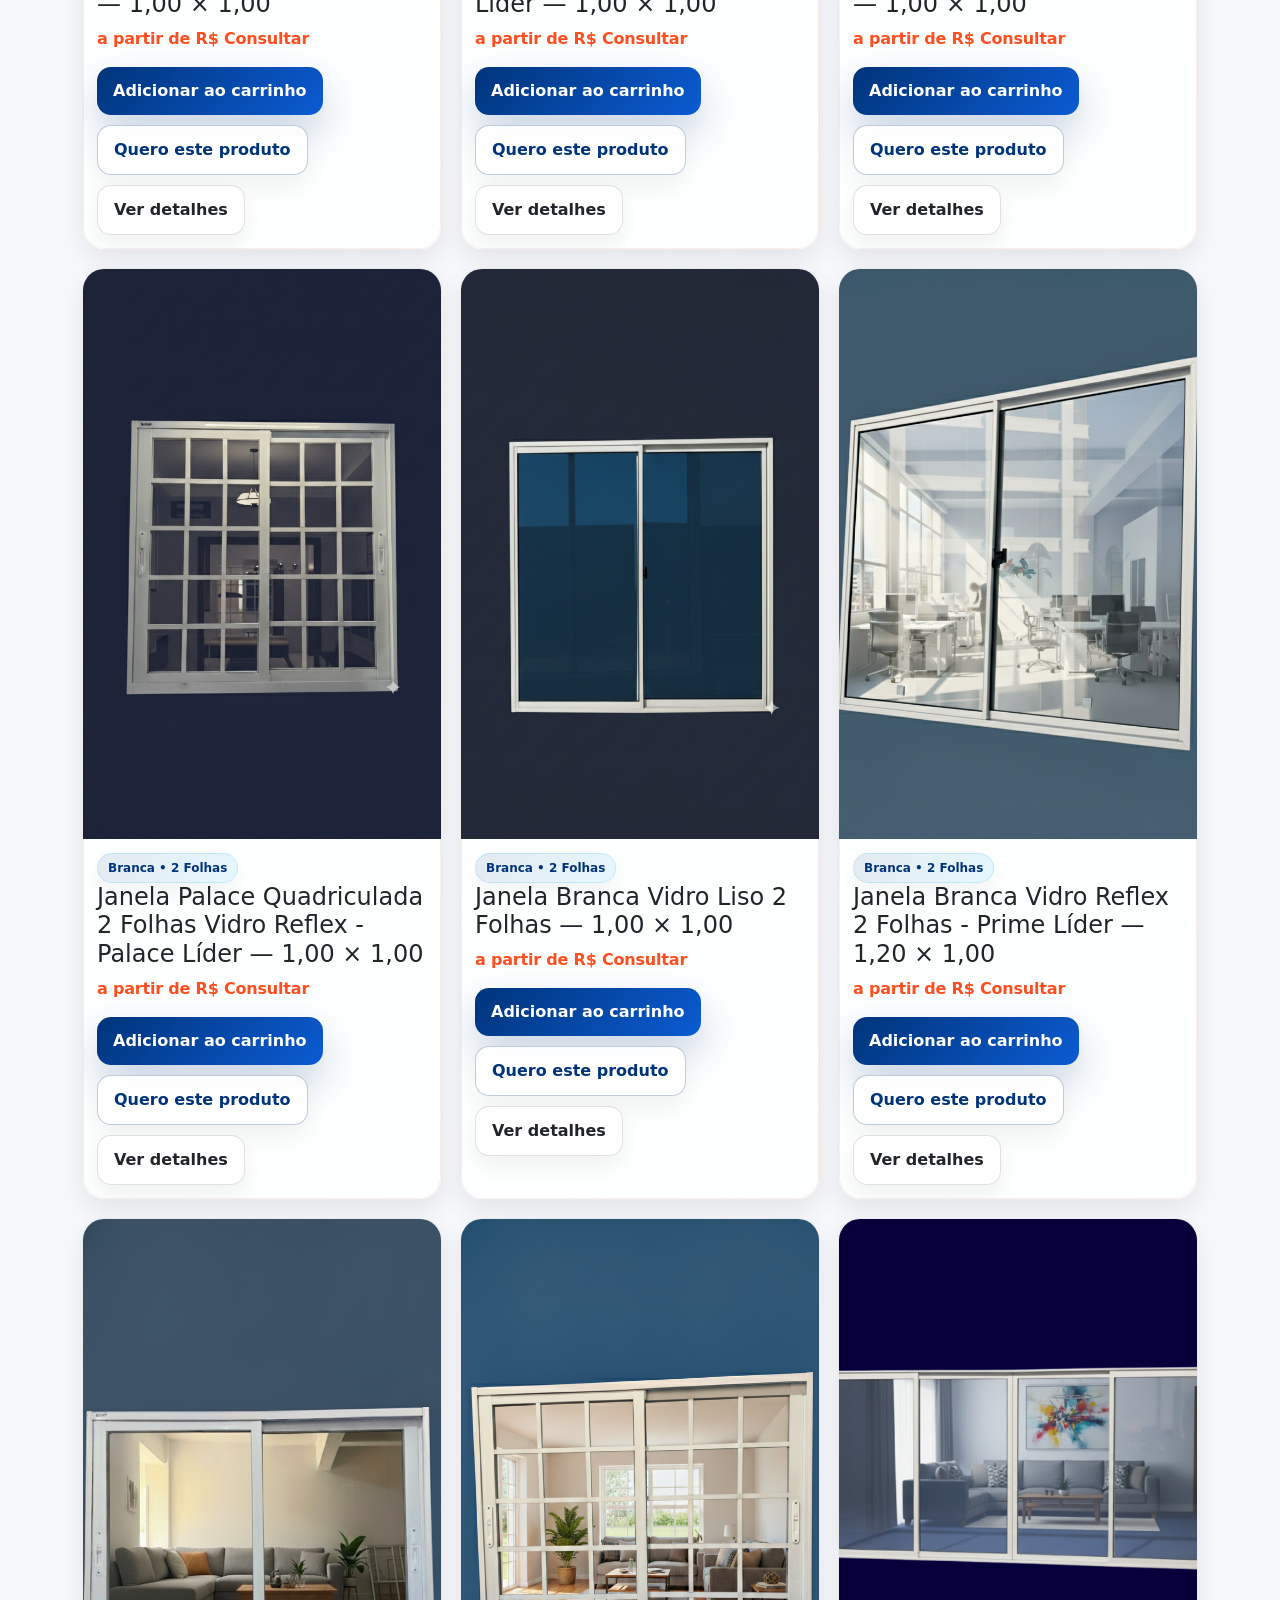
==== commit a5ba1e07: "alteração no js" ====
--- a/index.html
+++ b/index.html
@@ -672,9 +672,8 @@
 
         <!-- TROCAR O NOME DO PRODUTO, CVBA E SEGUNDA PORTA.-->
         <article class="card" data-kind="porta" data-line="Portas de Correr"
-        data-desc="Ficha Técnica&#10;&#10;&bull; Tipo: Porta de Correr&#10;&bull; Modelo: Convencional&#10;&bull; Cor: Preta (Black)&#10;&bull; Configuração: 2 Folhas Fixas&#10;&bull; Vidro: Vidro Reflex&#10;&bull; Material: Alumínio&#10;&bull; Linha / Marca: Aluvid&#10;&bull; Medidas: 2,00 largura &times; 2,10 altura&#10;&#10;Características&#10;&#10;&bull; Vidro Reflexivo: Camada metalizada que cria efeito espelhado quando a iluminação externa é maior que a interna, garantindo maior privacidade durante o dia.&#10;&bull; Sistema de Correr: Estrutura deslizante que otimiza espaço e proporciona abertura prática e suave.&#10;&bull; Acabamento Black Premium: Pintura eletrostática preta de alta resistência, oferecendo visual moderno e sofisticado.&#10;&bull; Estrutura em Alumínio: Perfis reforçados e resistentes à corrosão, ideais para uso contínuo.&#10;&bull; Trilhos Reforçados: Garantem estabilidade, segurança e melhor desempenho no deslizamento.&#10;&#10;Vantagens&#10;&#10;&bull; Economia de Espaço: Sistema de correr ideal para ambientes integrados ou compactos.&#10;&bull; Conforto Térmico e Lumínico: O vidro reflex ajuda a reduzir o calor e o excesso de claridade.&#10;&bull; Estética Moderna: Combinação do preto com vidro reflex valoriza projetos contemporâneos.&#10;&bull; Alta Durabilidade: Não enferruja, não empena e mantém o acabamento por muito mais tempo.&#10;&#10;Benefícios&#10;&#10;&bull; Ambiente Mais Confortável: Iluminação natural equilibrada com proteção visual.&#10;&bull; Valorização do Imóvel: Produto com acabamento premium que agrega sofisticação ao projeto.&#10;&bull; Baixa Manutenção: Fácil limpeza do alumínio e do vidro.&#10;&bull; Uso Versátil: Ideal para salas, varandas, áreas gourmet e ambientes comerciais."
-        data-gallery="|assets/portas/deCorrer/editadas/deCorrerBlack.png"
-          data-sku="" data-price-num="0">
+          data-desc="Ficha Técnica&#10;&#10;&bull; Tipo: Porta de Correr&#10;&bull; Modelo: Convencional&#10;&bull; Cor: Preta (Black)&#10;&bull; Configuração: 2 Folhas Fixas&#10;&bull; Vidro: Vidro Reflex&#10;&bull; Material: Alumínio&#10;&bull; Linha / Marca: Aluvid&#10;&bull; Medidas: 2,00 largura &times; 2,10 altura&#10;&#10;Características&#10;&#10;&bull; Vidro Reflexivo: Camada metalizada que cria efeito espelhado quando a iluminação externa é maior que a interna, garantindo maior privacidade durante o dia.&#10;&bull; Sistema de Correr: Estrutura deslizante que otimiza espaço e proporciona abertura prática e suave.&#10;&bull; Acabamento Black Premium: Pintura eletrostática preta de alta resistência, oferecendo visual moderno e sofisticado.&#10;&bull; Estrutura em Alumínio: Perfis reforçados e resistentes à corrosão, ideais para uso contínuo.&#10;&bull; Trilhos Reforçados: Garantem estabilidade, segurança e melhor desempenho no deslizamento.&#10;&#10;Vantagens&#10;&#10;&bull; Economia de Espaço: Sistema de correr ideal para ambientes integrados ou compactos.&#10;&bull; Conforto Térmico e Lumínico: O vidro reflex ajuda a reduzir o calor e o excesso de claridade.&#10;&bull; Estética Moderna: Combinação do preto com vidro reflex valoriza projetos contemporâneos.&#10;&bull; Alta Durabilidade: Não enferruja, não empena e mantém o acabamento por muito mais tempo.&#10;&#10;Benefícios&#10;&#10;&bull; Ambiente Mais Confortável: Iluminação natural equilibrada com proteção visual.&#10;&bull; Valorização do Imóvel: Produto com acabamento premium que agrega sofisticação ao projeto.&#10;&bull; Baixa Manutenção: Fácil limpeza do alumínio e do vidro.&#10;&bull; Uso Versátil: Ideal para salas, varandas, áreas gourmet e ambientes comerciais."
+          data-gallery="|assets/portas/deCorrer/editadas/deCorrerBlack.png" data-sku="" data-price-num="0">
 
           <div class="card__img img-zoom" role="img" aria-label="Porta de Correr Branca Vidro Liso — 1,60 × 2,10"
             style="background-image:url('assets/portas/deCorrer/editadas/deCorrerBlack.png')"
@@ -1981,7 +1980,7 @@
     <strong>Fale no WhatsApp!</strong>
   </a>
 
-  <script src="script/index.js?v=20260604-44"></script>
+  <script src="script/index.js?v=20260604-445asd"></script>
   <!-- Modal de imagem (Lightbox) -->
   <div id="lightbox" class="lightbox" aria-hidden="true">
     <img class="lightbox-img" src="" alt="Imagem ampliada do produto">
@@ -2008,9 +2007,15 @@
   </aside>
   <!-- Toast de feedback -->
   <div id="toastContainer" class="toast-stack" aria-live="polite" aria-atomic="true"></div>
-<script src="https://t.contentsquare.net/uxa/be8328e790bc8.js"></script>
-
-
+  <script src="https://t.contentsquare.net/uxa/be8328e790bc8.js"></script>
+  <script type="text/javascript">
+    (function (c, l, a, r, i, t, y) {
+      c[a] = c[a] || function () { (c[a].q = c[a].q || []).push(arguments) };
+      t = l.createElement(r); t.async = 1; t.src = "https://www.clarity.ms/tag/" + i;
+      y = l.getElementsByTagName(r)[0]; y.parentNode.insertBefore(t, y);
+    })(window, document, "clarity", "script", "wro57xy6fp");
+  </script>
+  <!--Luna portas e janelas-->
   <script>
     document.querySelectorAll('[data-gallery]').forEach(card => {
       const gallery = card.getAttribute('data-gallery');
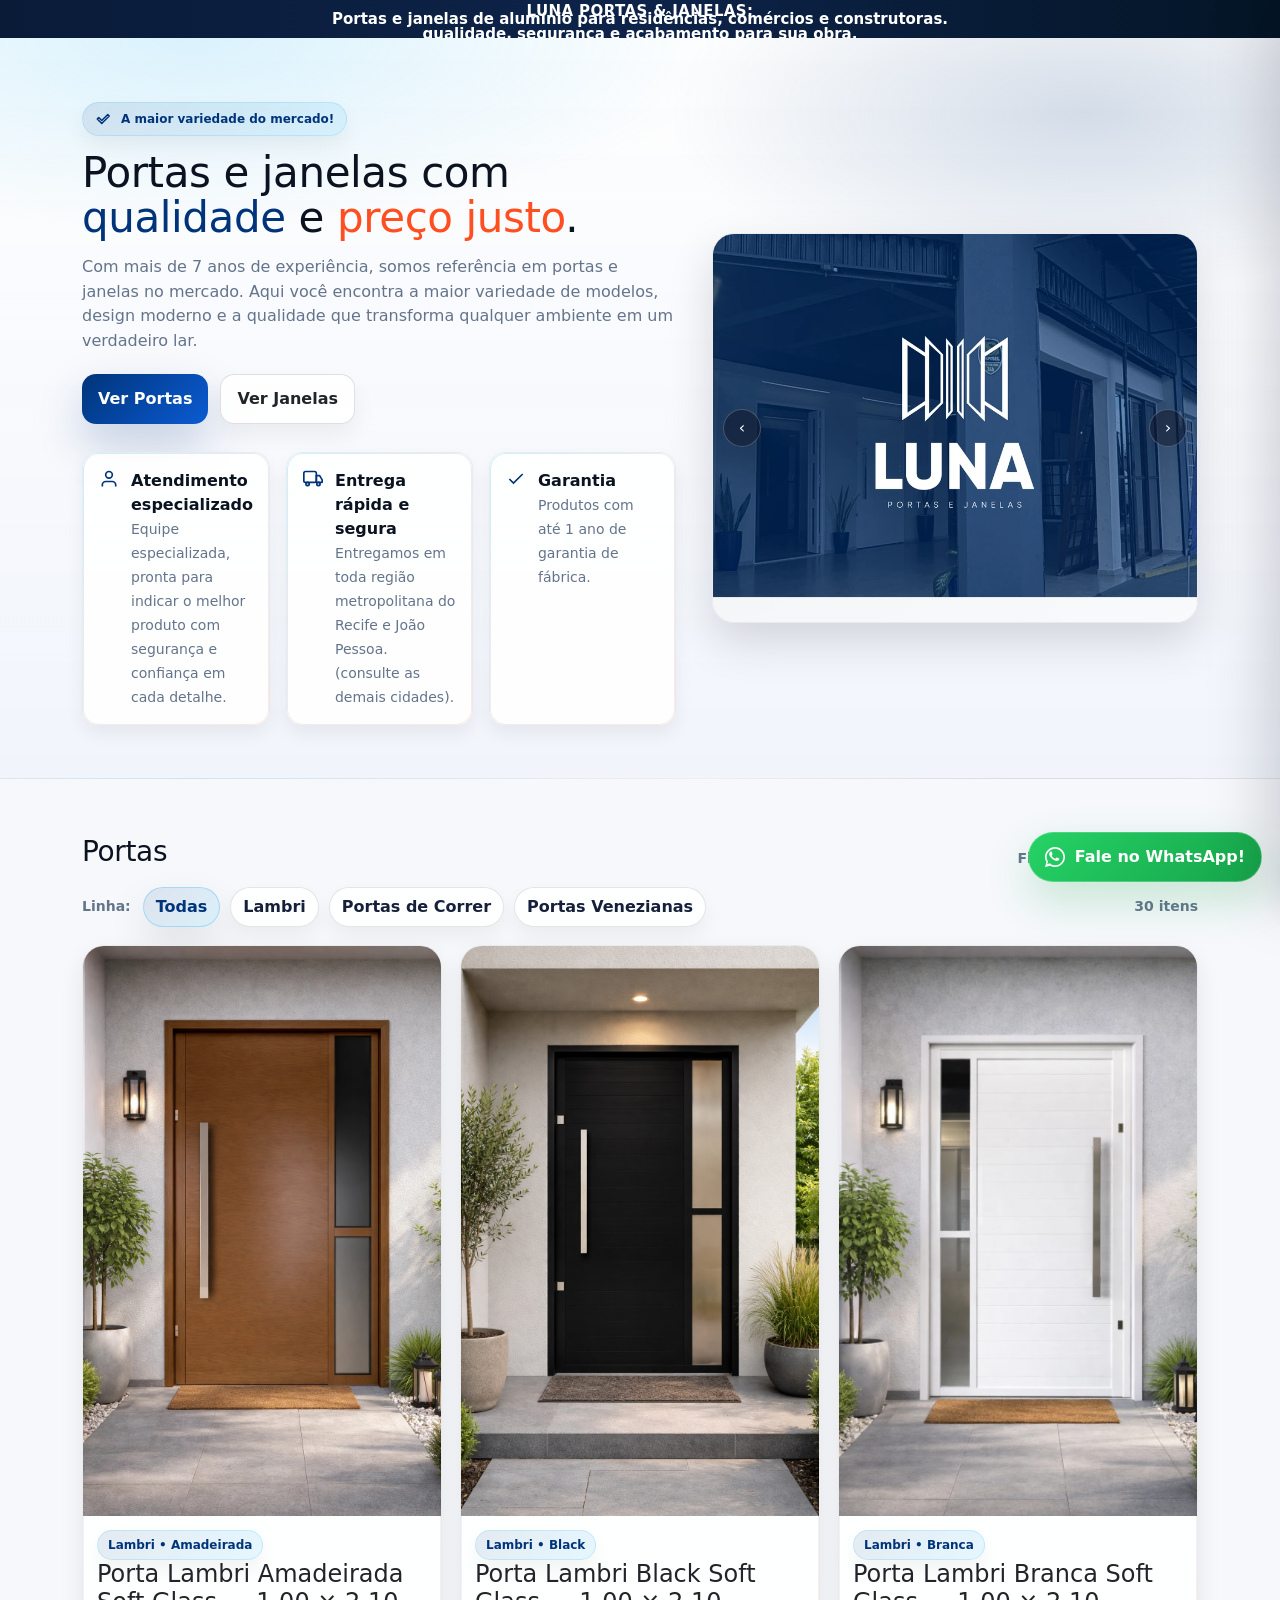
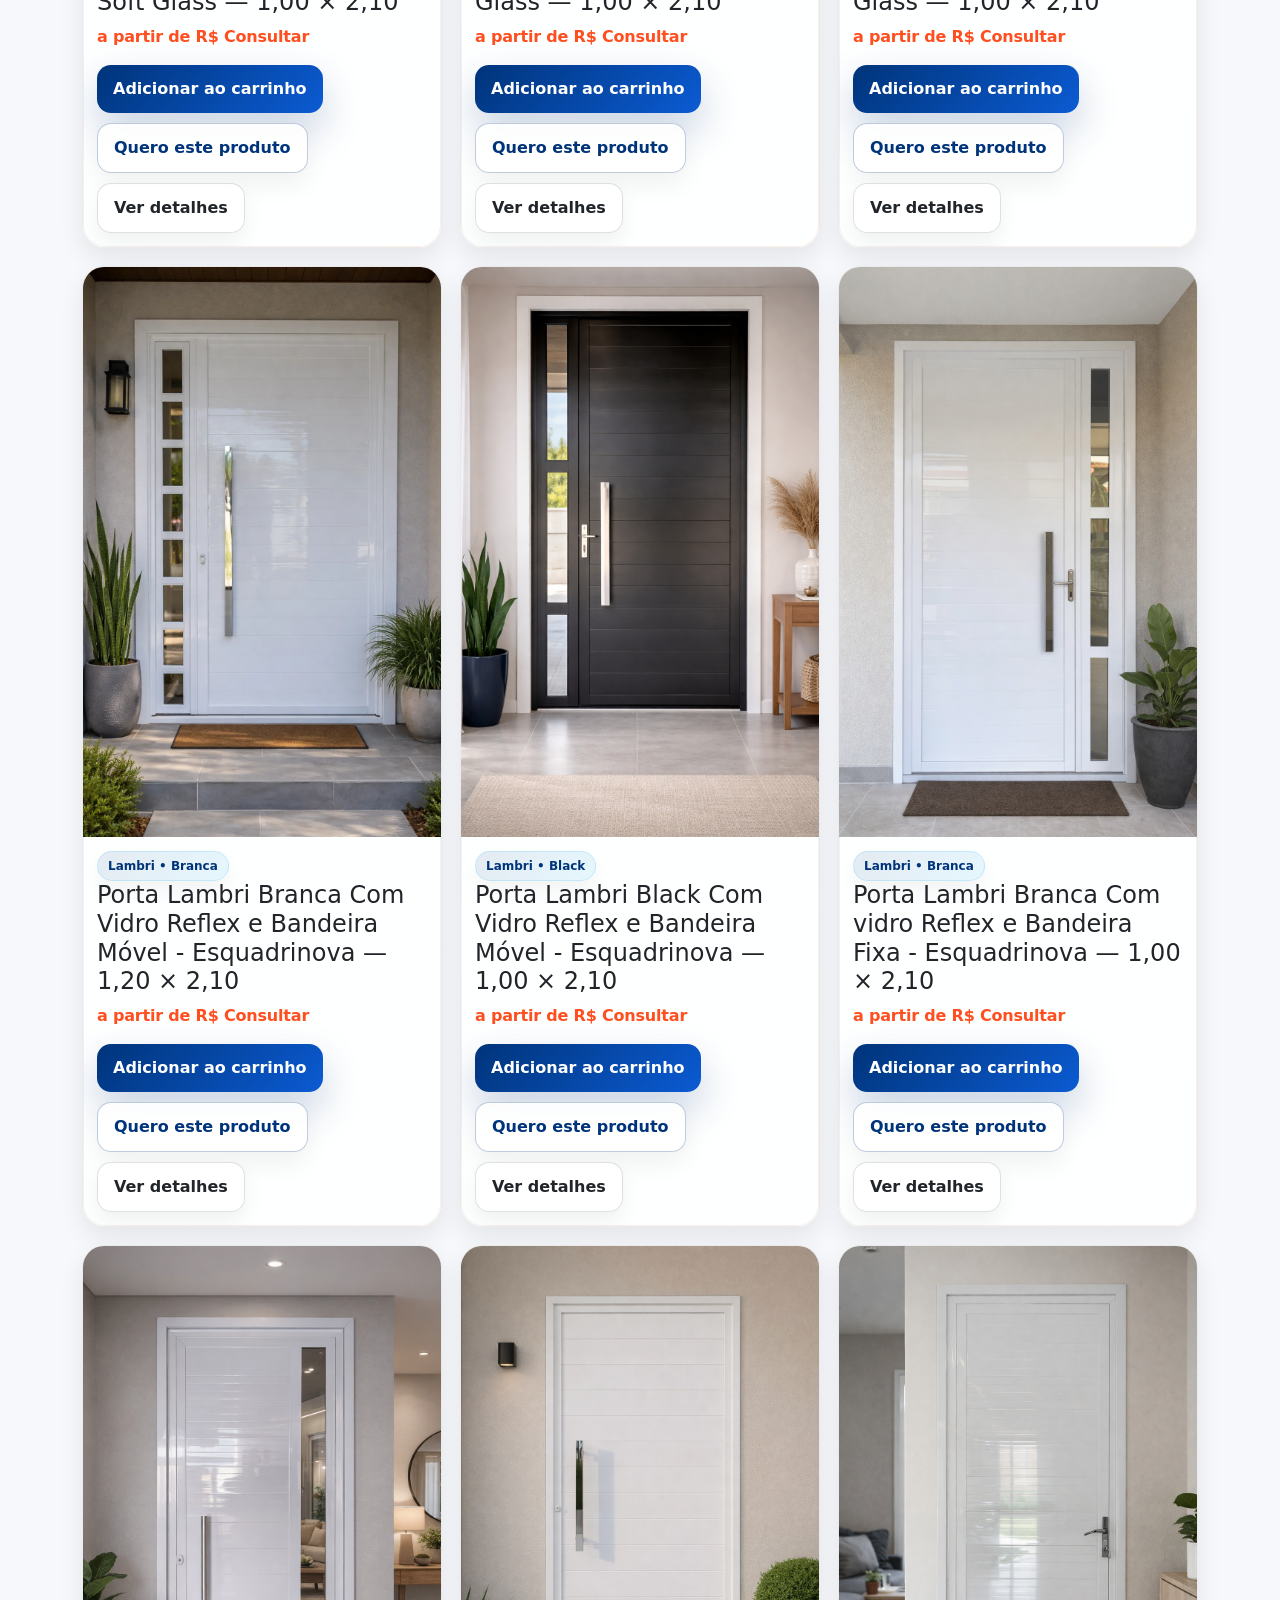
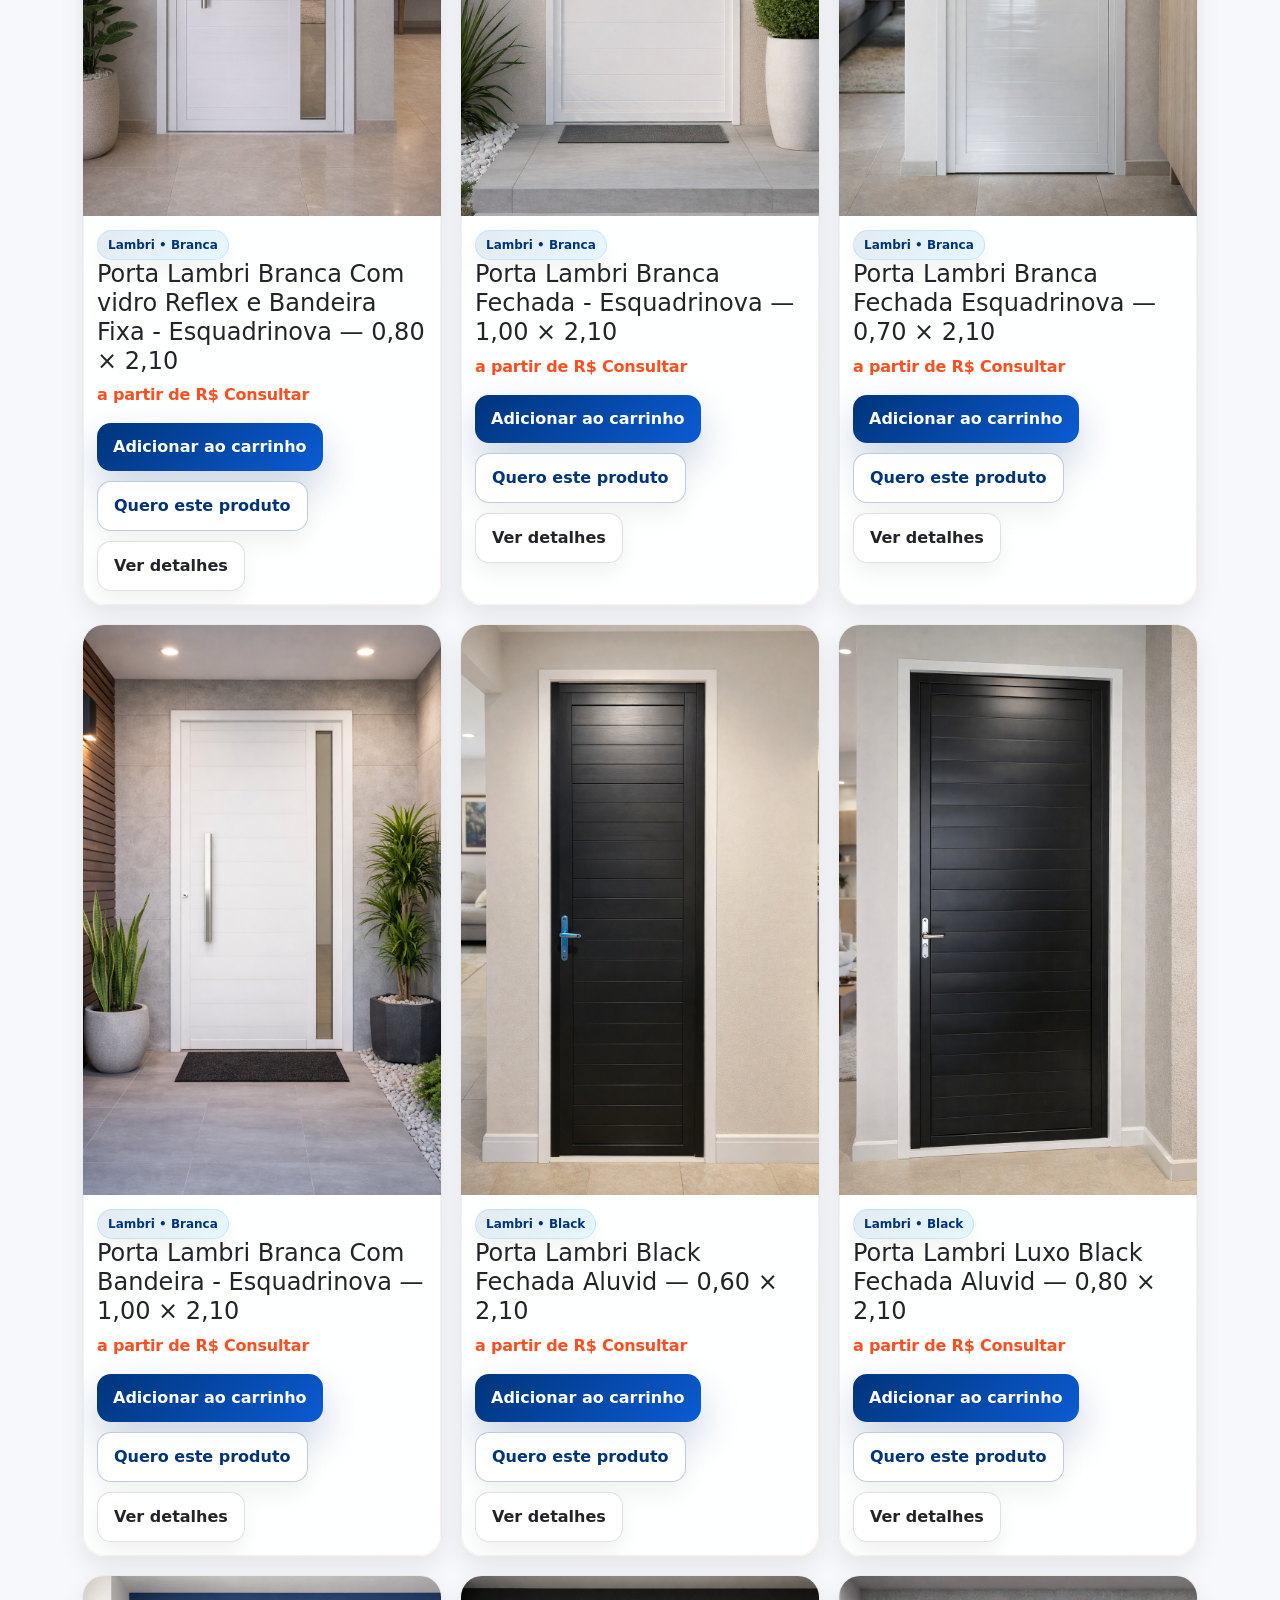
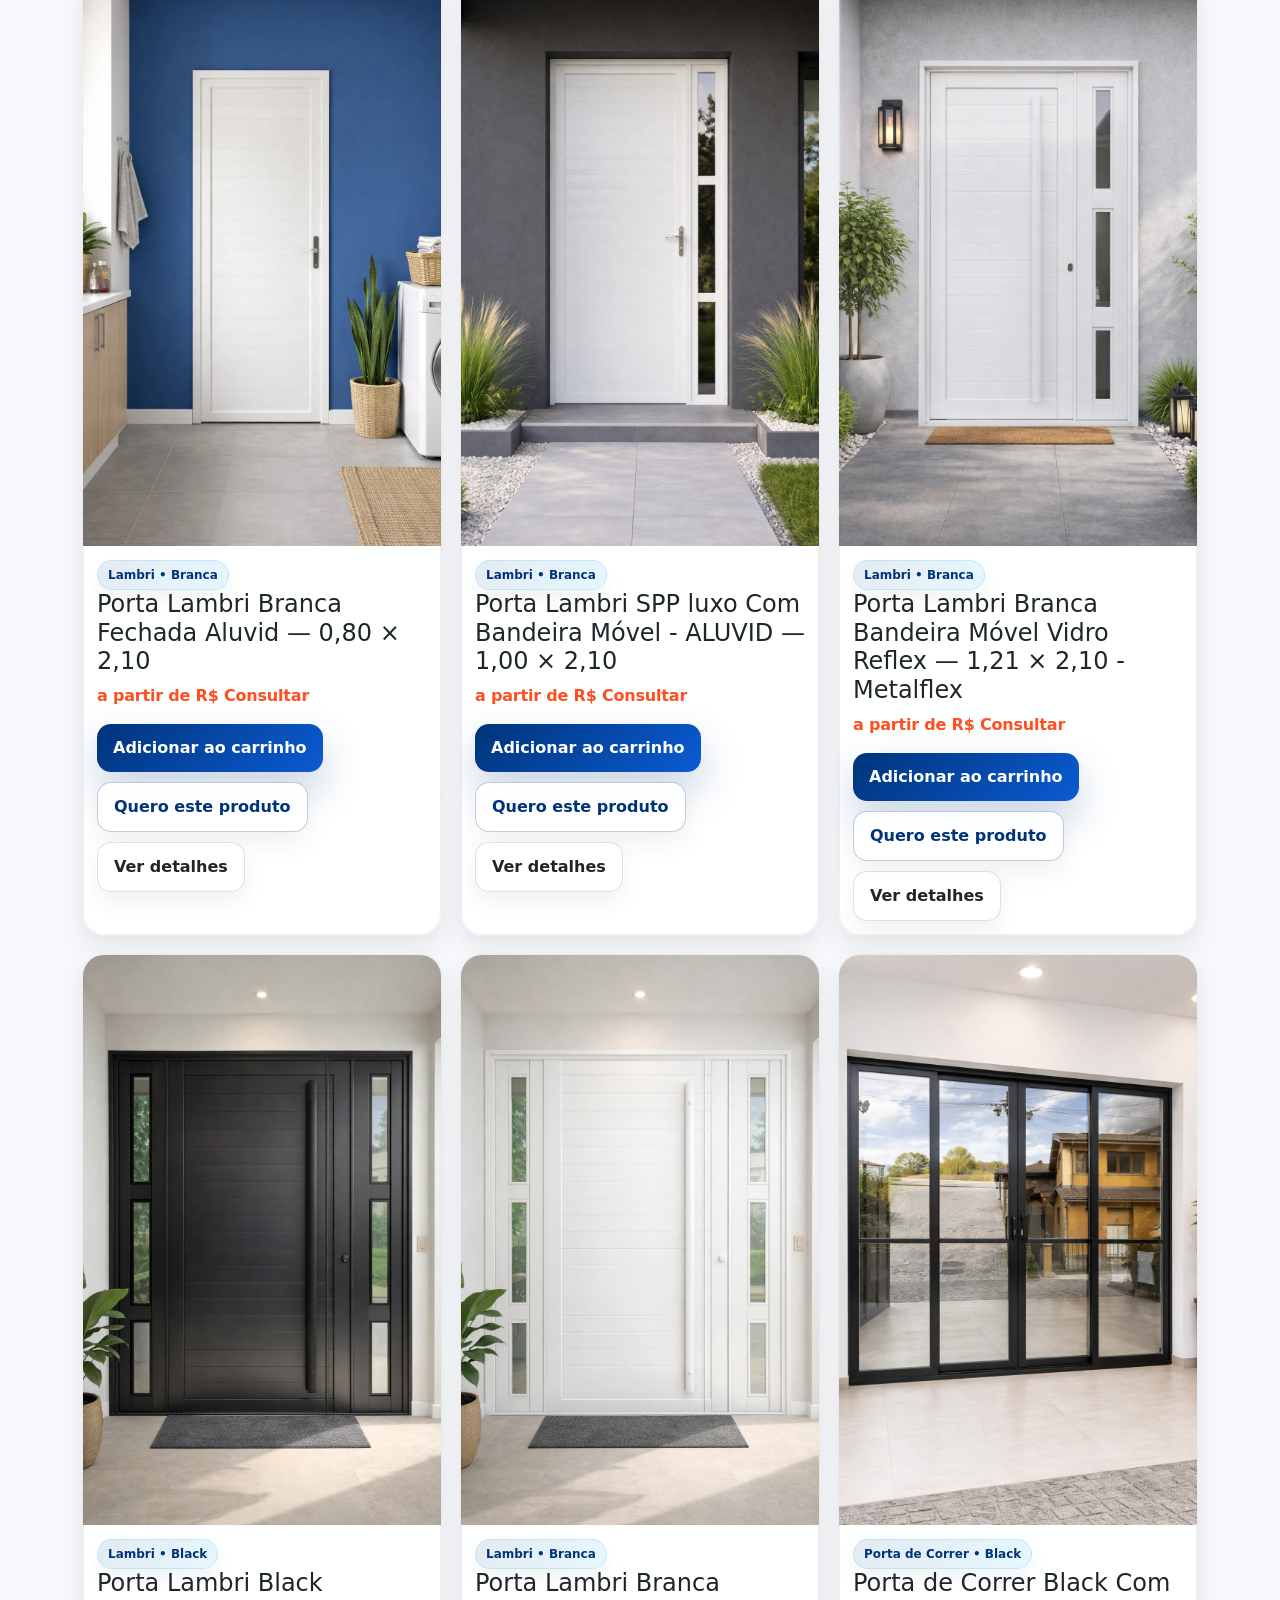
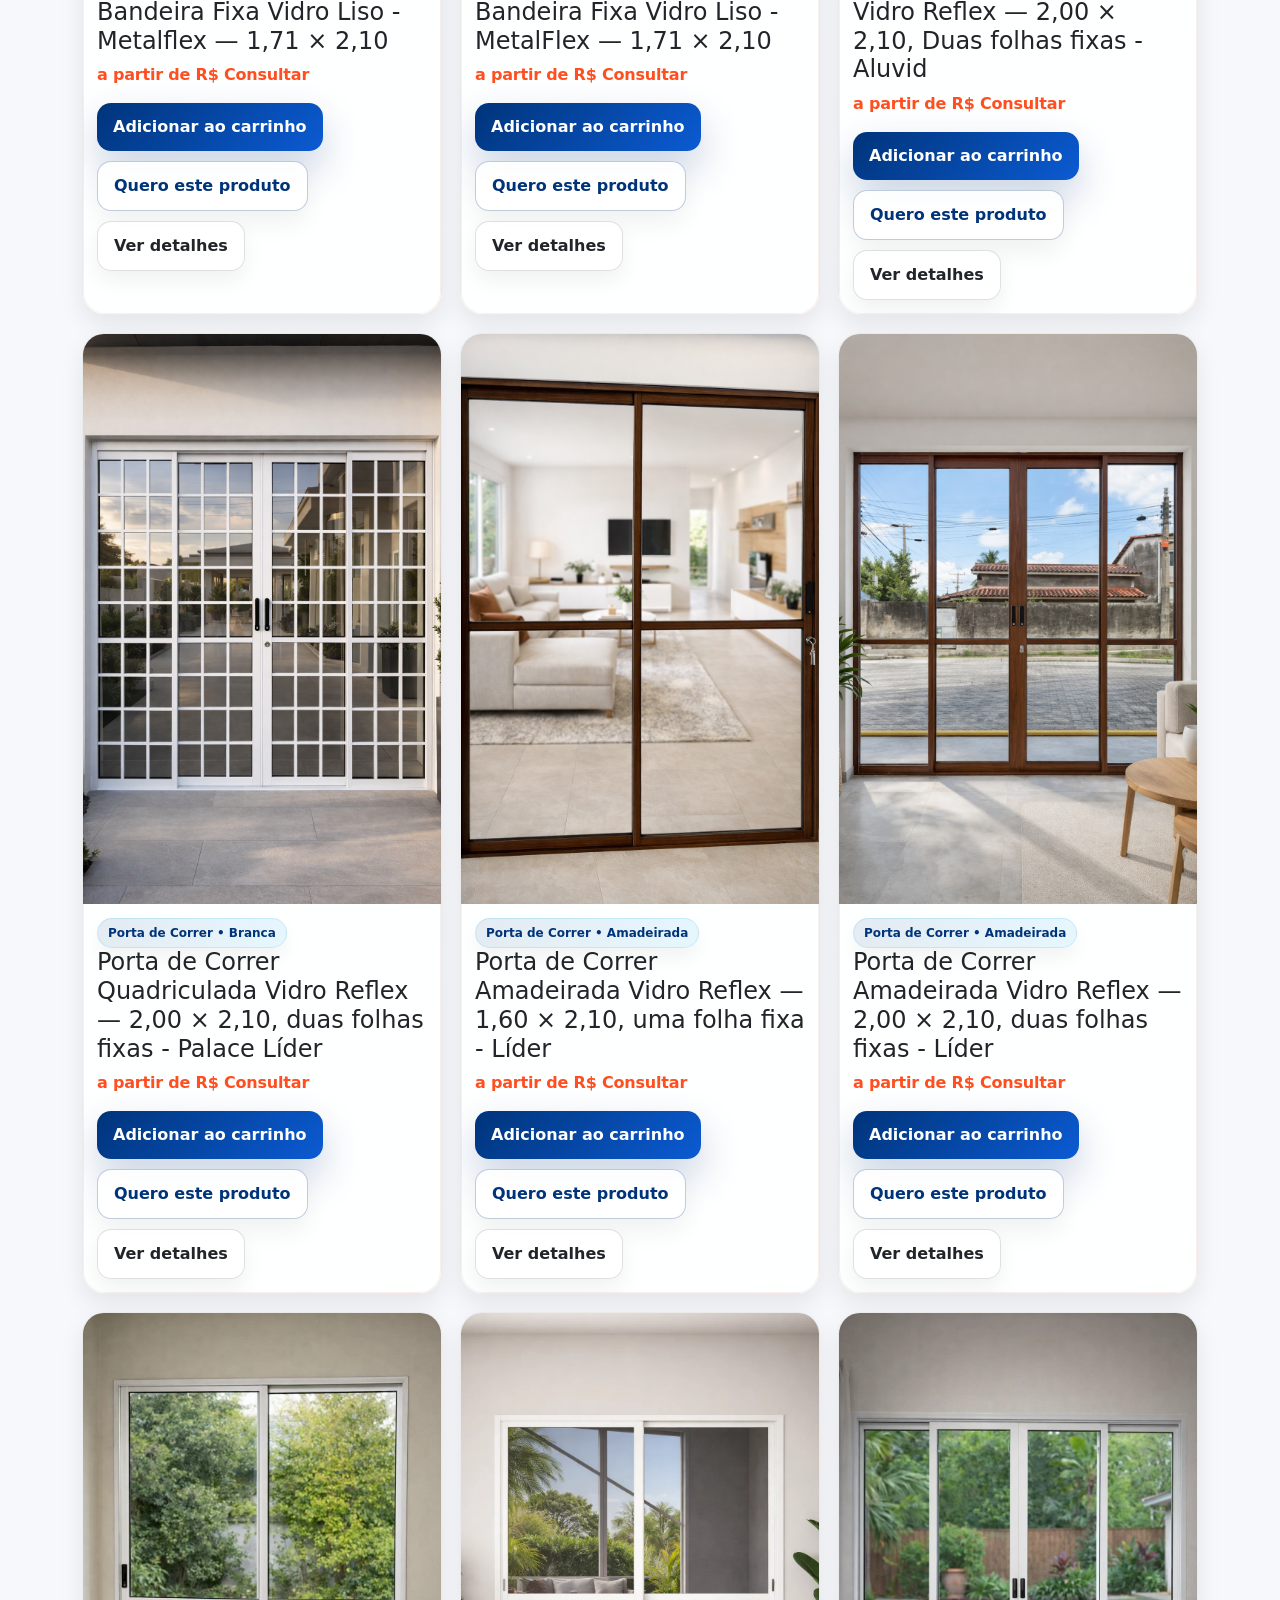
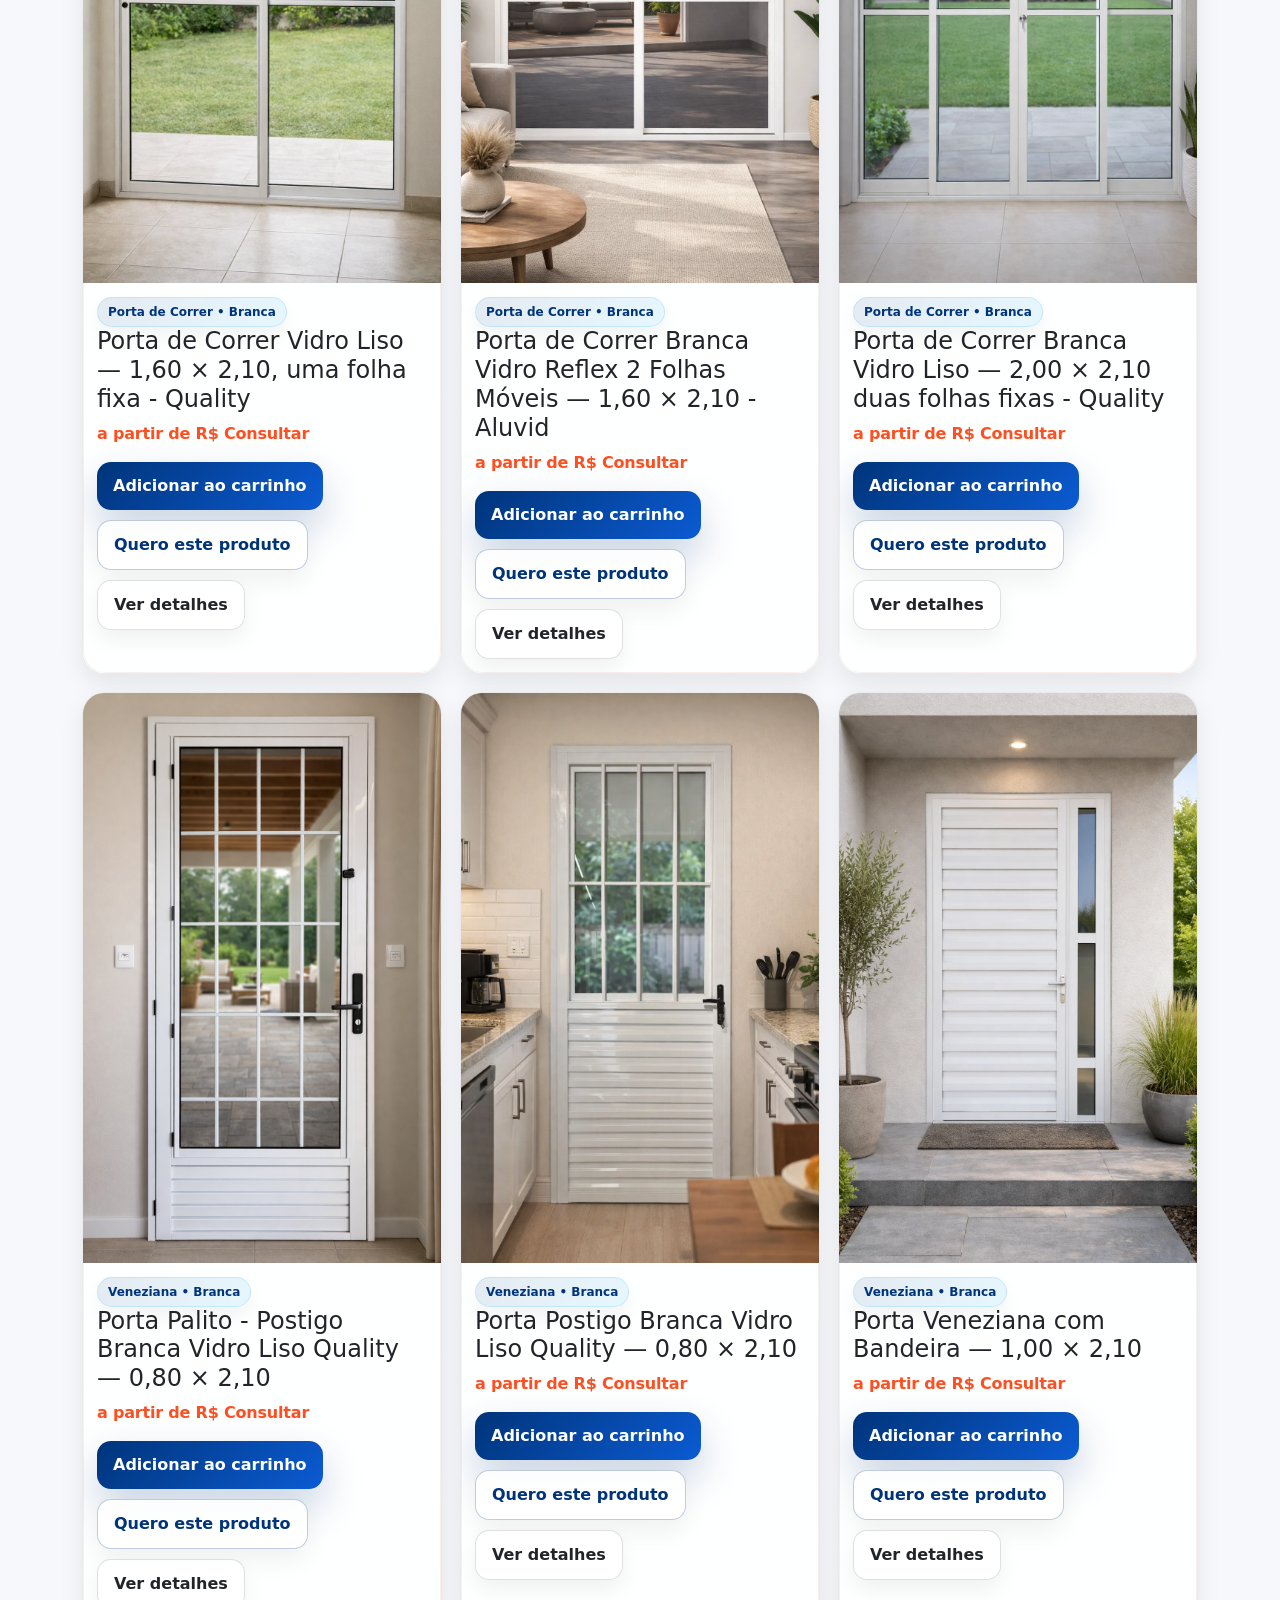
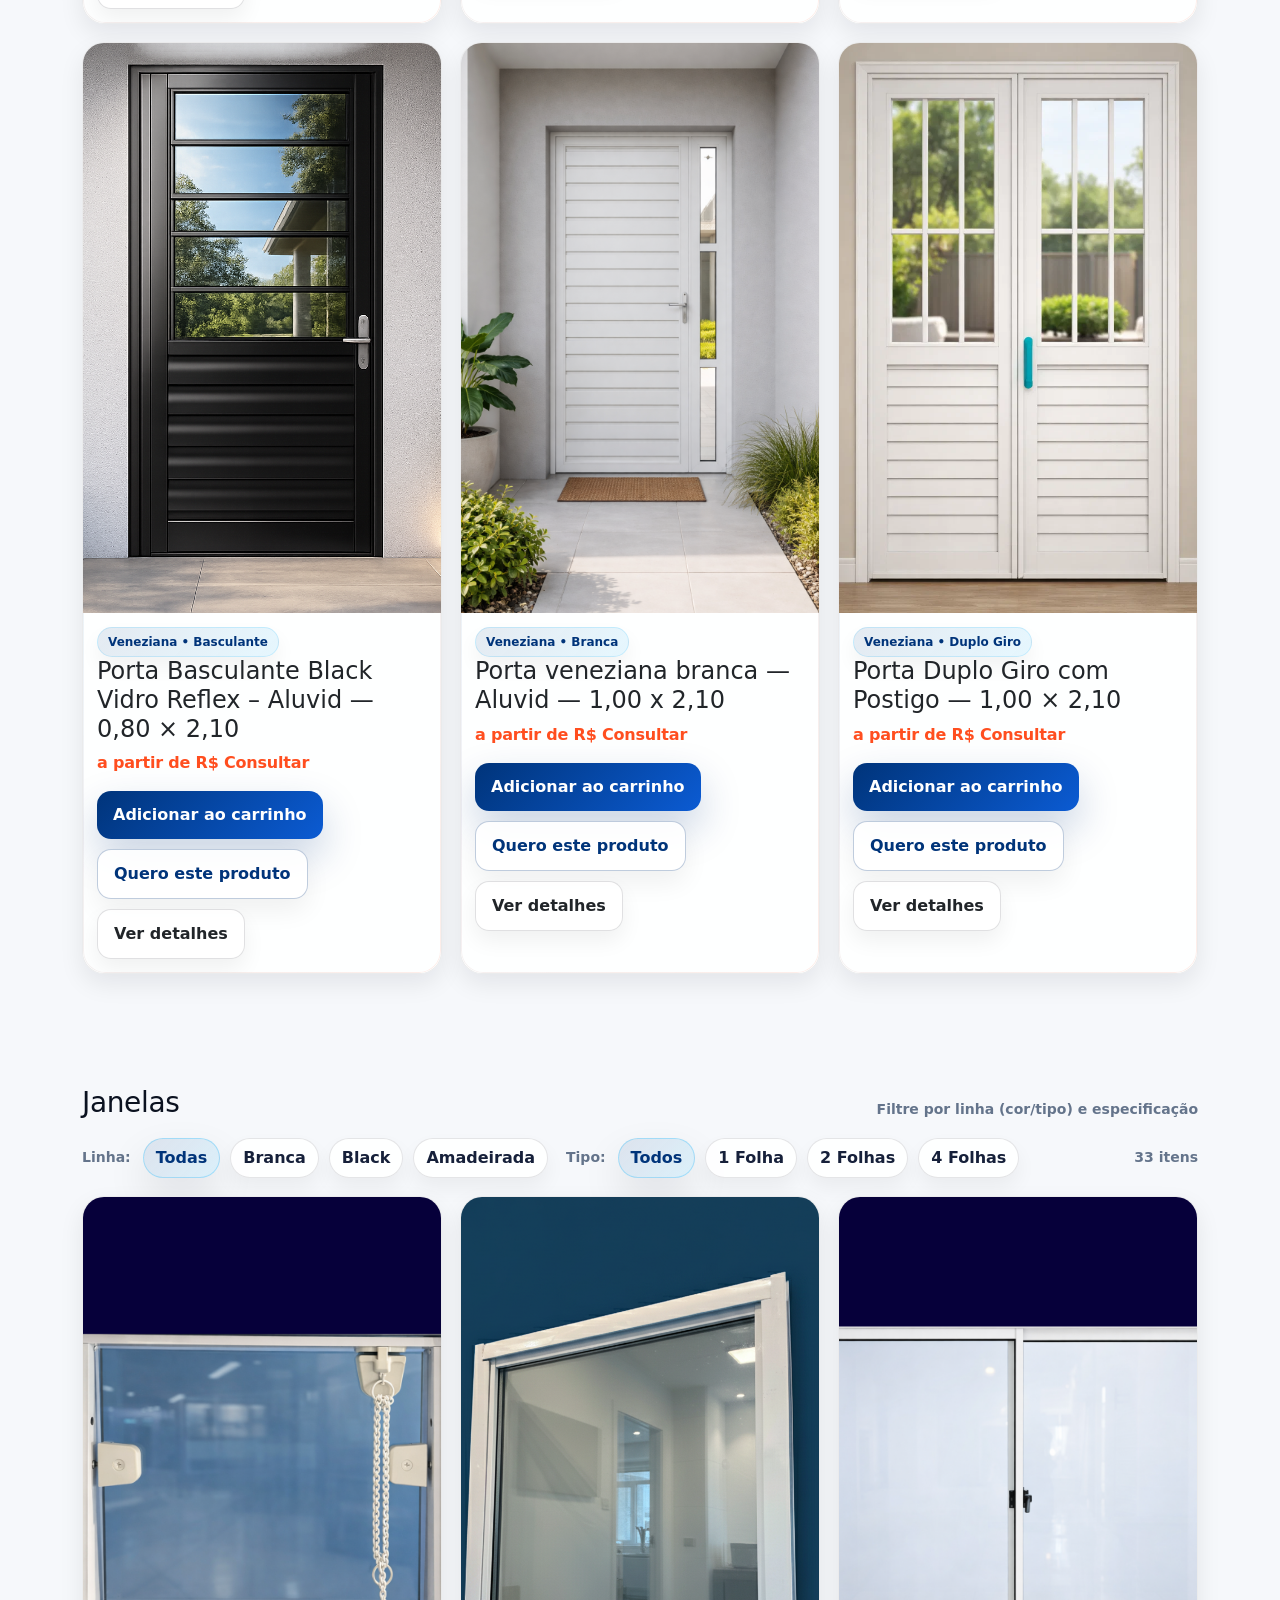
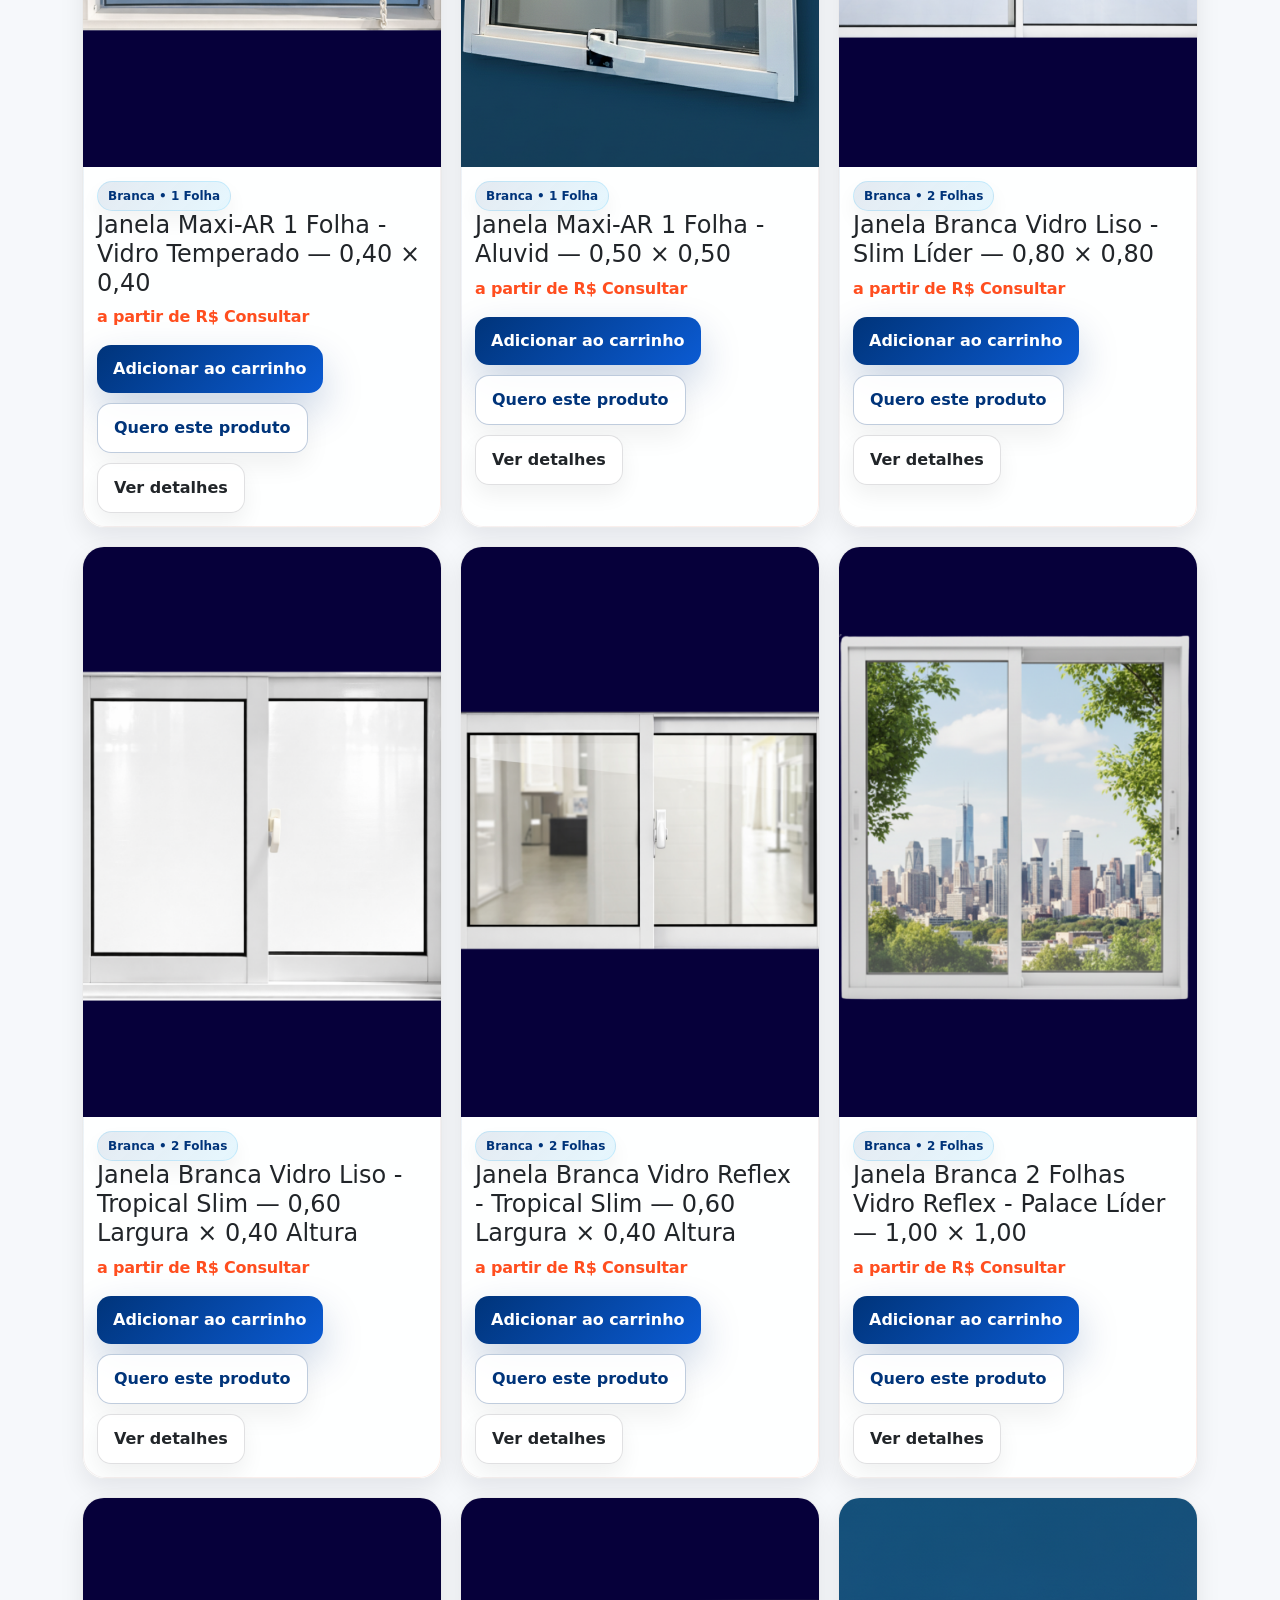
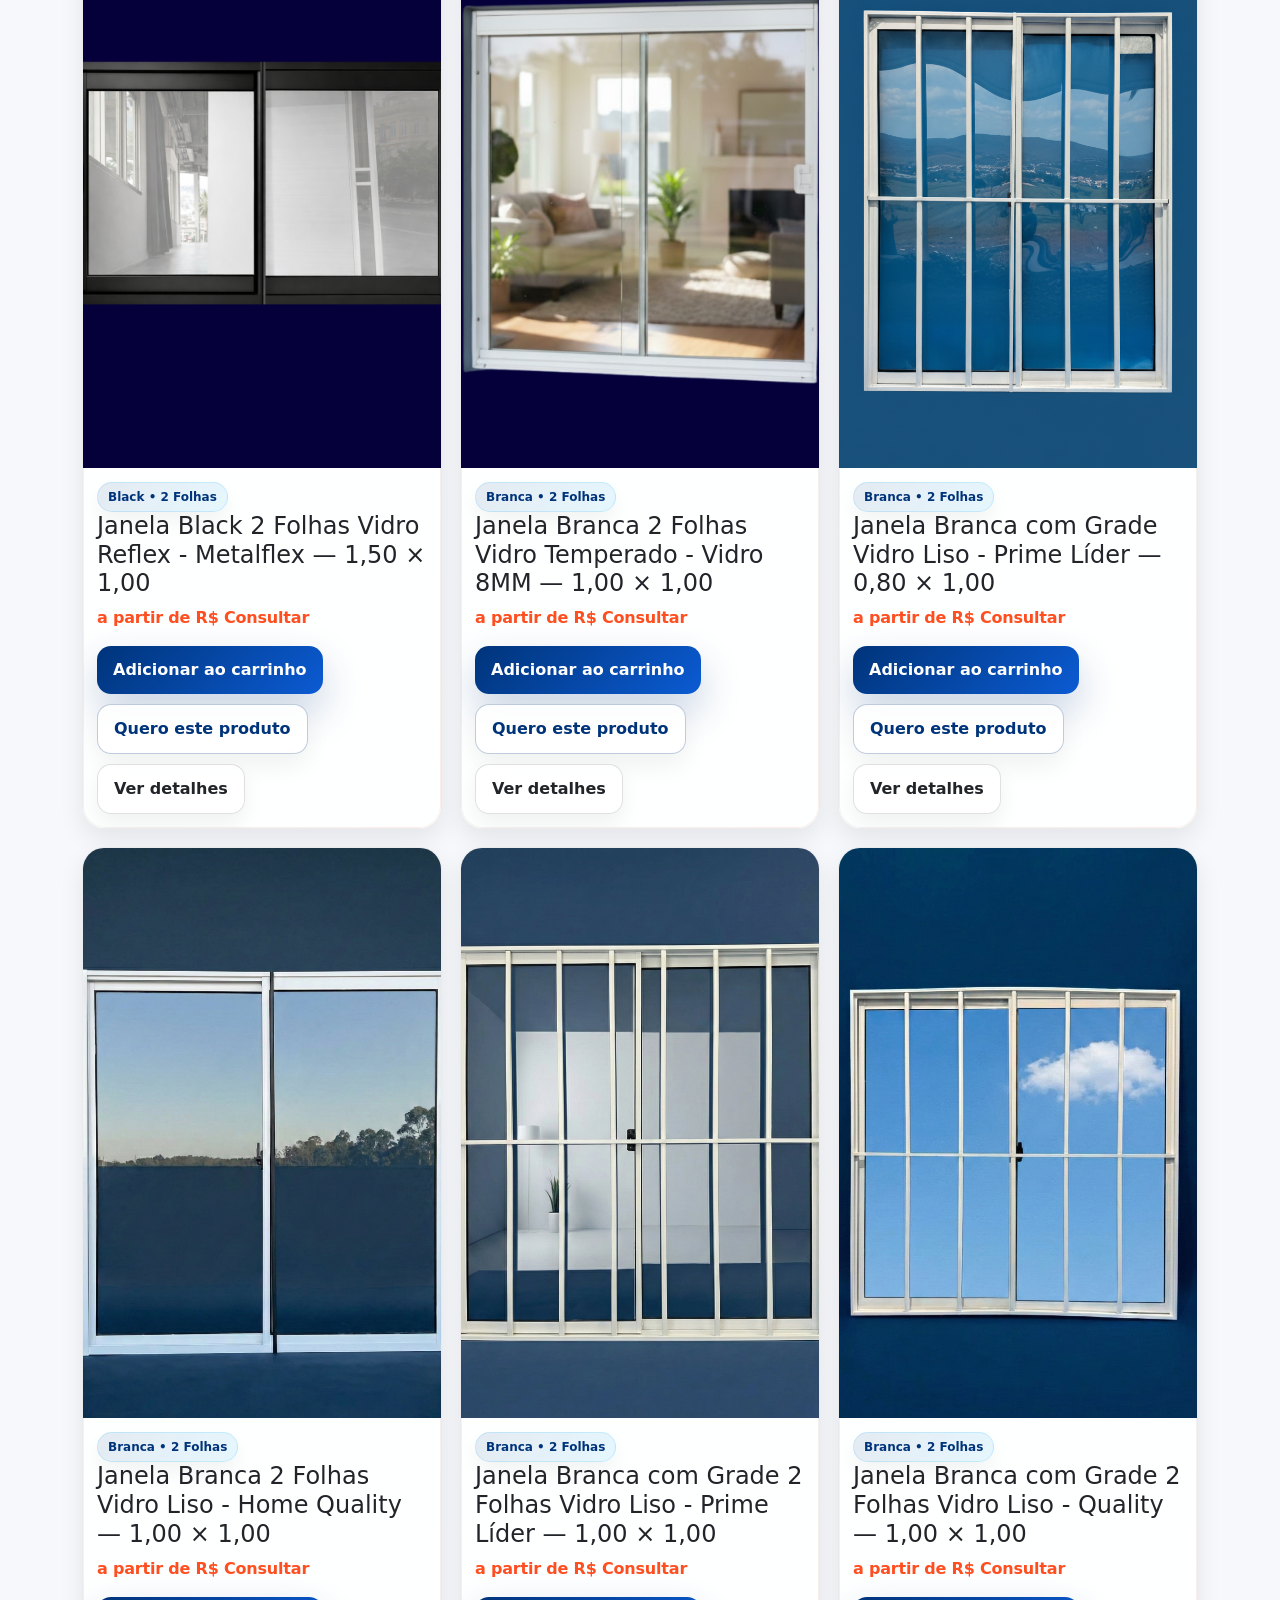
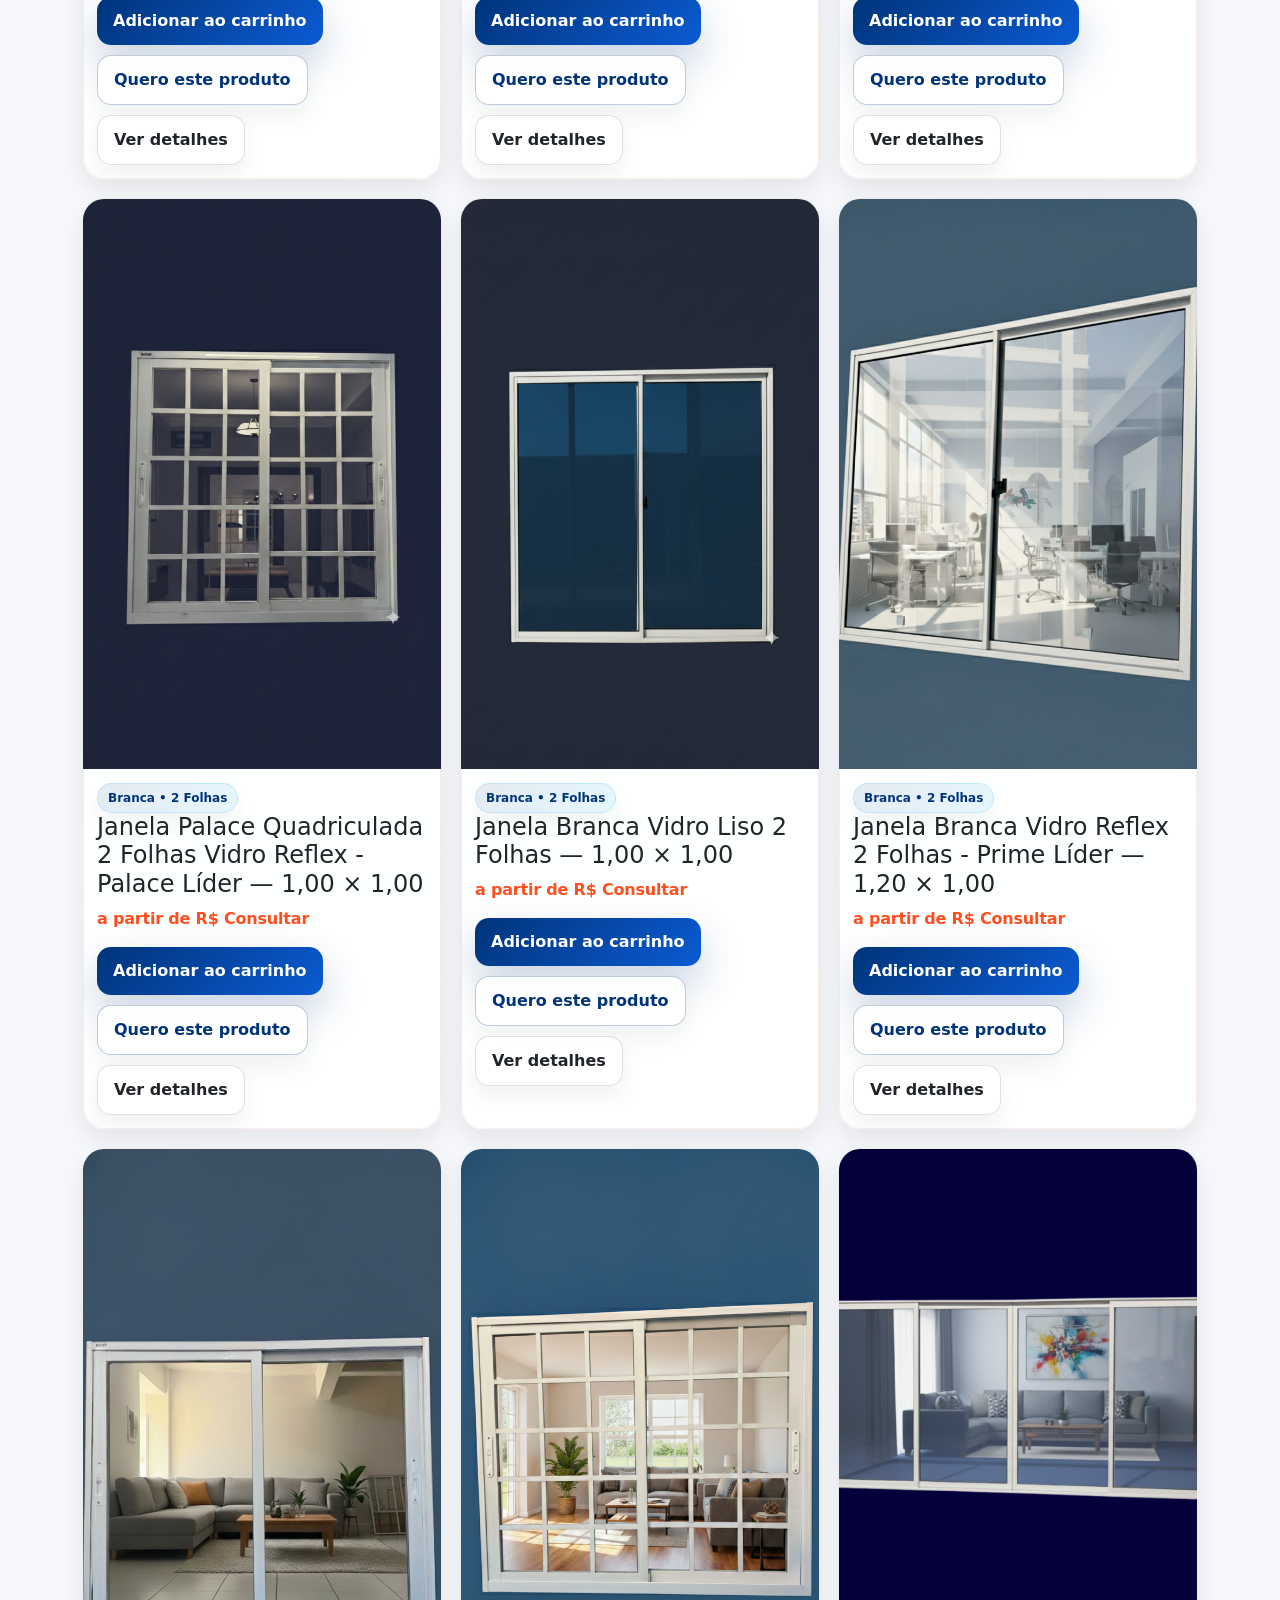
==== commit 22144454: "alteração nos banners" ====
--- a/index.html
+++ b/index.html
@@ -92,96 +92,27 @@
   <noscript><iframe src="https://www.googletagmanager.com/ns.html?id=GTM-PTFXX7RR" height="0" width="0"
       style="display:none;visibility:hidden"></iframe></noscript>
   <!-- End Google Tag Manager (noscript) -->
-  <header class="border-bottom bg-white sticky-top">
-    <div class="promo-bar">
-      <span class="promo-text active">
-        <span class="span-header">Mês da Casa Nova na Luna:</span> ofertas especiais para transformar seu lar!
-      </span>
-
-      <span class="promo-text">
-        Abril é o Mês da Casa Nova: condições imperdíveis em portas e janelas.
-      </span>
-
-      <span class="promo-text">
-        Aproveite o Mês da Casa Nova para renovar <br>sua casa com a Luna.
-      </span>
-
-      <span class="promo-text">
-        Entrega rápida e condições especiais para sua obra não parar.
-      </span>
-
-      <span class="promo-text">
-        Qualidade, preço justo e vantagens exclusivas<br> no Mês da Casa Nova.
-      </span>
-    </div>
-
-
-    <nav class="navbar navbar-expand-lg py-2">
-      <div class="container">
-        <!-- Marca -->
-        <a class="navbar-brand d-flex align-items-center gap-2" href="#">
-          <span class="brandmark">
-            <img src="assets/Luna Portas e Janelas.png" alt="Luna Portas e Janelas">
-          </span>
-          <h1 class="m-0 fs-6 fw-semibold" aria-label="Luna Portas e Janelas">Luna Portas & Janelas</h1>
-        </a>
-
-        <!-- Botão do carrinho visível no mobile (FORA do collapse) -->
-        <button class="cart-btn d-lg-none" id="cartToggleMobile" aria-label="Abrir carrinho">
-          <svg xmlns="http://www.w3.org/2000/svg" width="22" height="22" fill="none" stroke="currentColor"
-            stroke-width="2" stroke-linecap="round" stroke-linejoin="round">
-            <circle cx="9" cy="21" r="1"></circle>
-            <circle cx="20" cy="21" r="1"></circle>
-            <path d="M1 1h4l2.68 13.39a2 2 0 0 0 2 1.61h9.72a2 2 0 0 0 2-1.61L23 6H6"></path>
-          </svg>
-          <span class="cart-count" id="cartCountMobile">0</span>
-        </button>
-
-        <!-- Toggler -->
-        <button class="navbar-toggler" type="button" data-bs-toggle="collapse" data-bs-target="#mainNav"
-          aria-controls="mainNav" aria-expanded="false" aria-label="Abrir menu">
-          <span class="navbar-toggler-icon"></span>
-        </button>
-
-        <!-- Menu colapsável -->
-        <div class="collapse navbar-collapse" id="mainNav">
-          <ul class="navbar-nav mx-auto mb-1 mb-lg-0 gap-1">
-            <li class="nav-item"><a class="nav-link fw-semibold px-3 py-2" href="#portas">Portas</a></li>
-            <li class="nav-item"><a class="nav-link fw-semibold px-3 py-2" href="#janelas">Janelas</a></li>
-            <li class="nav-item"><a class="nav-link fw-semibold px-3 py-2" href="#contato">Contato</a></li>
-            <li class="nav-item"><a class="nav-link fw-semibold px-3 py-2" href="#localizacao">Localização</a></li>
-          </ul>
-
-          <!-- Busca + CTA + Carrinho (DESKTOP) -->
-          <div class="d-flex align-items-center gap-2 flex-wrap">
-            <form id="siteSearch" class="search d-none d-lg-flex" role="search" aria-label="Buscar produtos"
-              onsubmit="return false;">
-              <input id="searchInput" type="search" placeholder="Buscar produtos..." autocomplete="off"
-                aria-label="Digite para filtrar (atalho: /)">
-              <button class="search-btn" type="button" aria-label="Buscar">
-                <svg width="18" height="18" viewBox="0 0 24 24" fill="none" aria-hidden="true">
-                  <circle cx="11" cy="11" r="7" stroke="currentColor" stroke-width="2" />
-                  <path d="M20 20L17 17" stroke="currentColor" stroke-width="2" stroke-linecap="round" />
-                </svg>
-              </button>
-            </form>
-
-            <!-- Carrinho (desktop) -->
-            <button class="cart-btn d-none d-lg-inline-flex" id="cartToggle" aria-label="Abrir carrinho">
-              <svg xmlns="http://www.w3.org/2000/svg" width="22" height="22" fill="none" stroke="currentColor"
-                stroke-width="2" stroke-linecap="round" stroke-linejoin="round">
-                <circle cx="9" cy="21" r="1"></circle>
-                <circle cx="20" cy="21" r="1"></circle>
-                <path d="M1 1h4l2.68 13.39a2 2 0 0 0 2 1.61h9.72a2 2 0 0 0 2-1.61L23 6H6"></path>
-              </svg>
-              <span class="cart-count" id="cartCount">0</span>
-            </button>
-
-          </div>
-        </div>
-      </div>
-    </nav>
-  </header>
+  <div class="promo-bar">
+  <span class="promo-text active">
+    <span class="span-header">Luna Portas & Janelas:</span> qualidade, segurança e acabamento para sua obra.
+  </span>
+
+  <span class="promo-text">
+    Portas e janelas de alumínio para residências, comércios e construtoras.
+  </span>
+
+  <span class="promo-text">
+    Encontre modelos de portas, janelas e esquadrias para diferentes projetos.
+  </span>
+
+  <span class="promo-text">
+    Atendimento especializado para ajudar você a escolher a melhor solução.
+  </span>
+
+  <span class="promo-text">
+    Qualidade, durabilidade e ótimo custo-benefício para sua construção.
+  </span>
+</div>
 
   <!-- Hero -->
   <section class="hero">
@@ -243,7 +174,7 @@
         <div class="carousel" id="heroCarousel" aria-roledescription="carousel">
           <button class="car-btn prev" aria-label="Foto anterior">‹</button>
           <div class="car-track">
-            <img src="assets/promos-mês/consumidor.png" alt="Showroom Luna — foto 1" class="car-slide is-active"
+            <img src="assets/Banner de site moderno para cupom de primeira compra (4).webp" alt="Showroom Luna — foto 1" class="car-slide is-active"
               loading="eager" />
 
           </div>
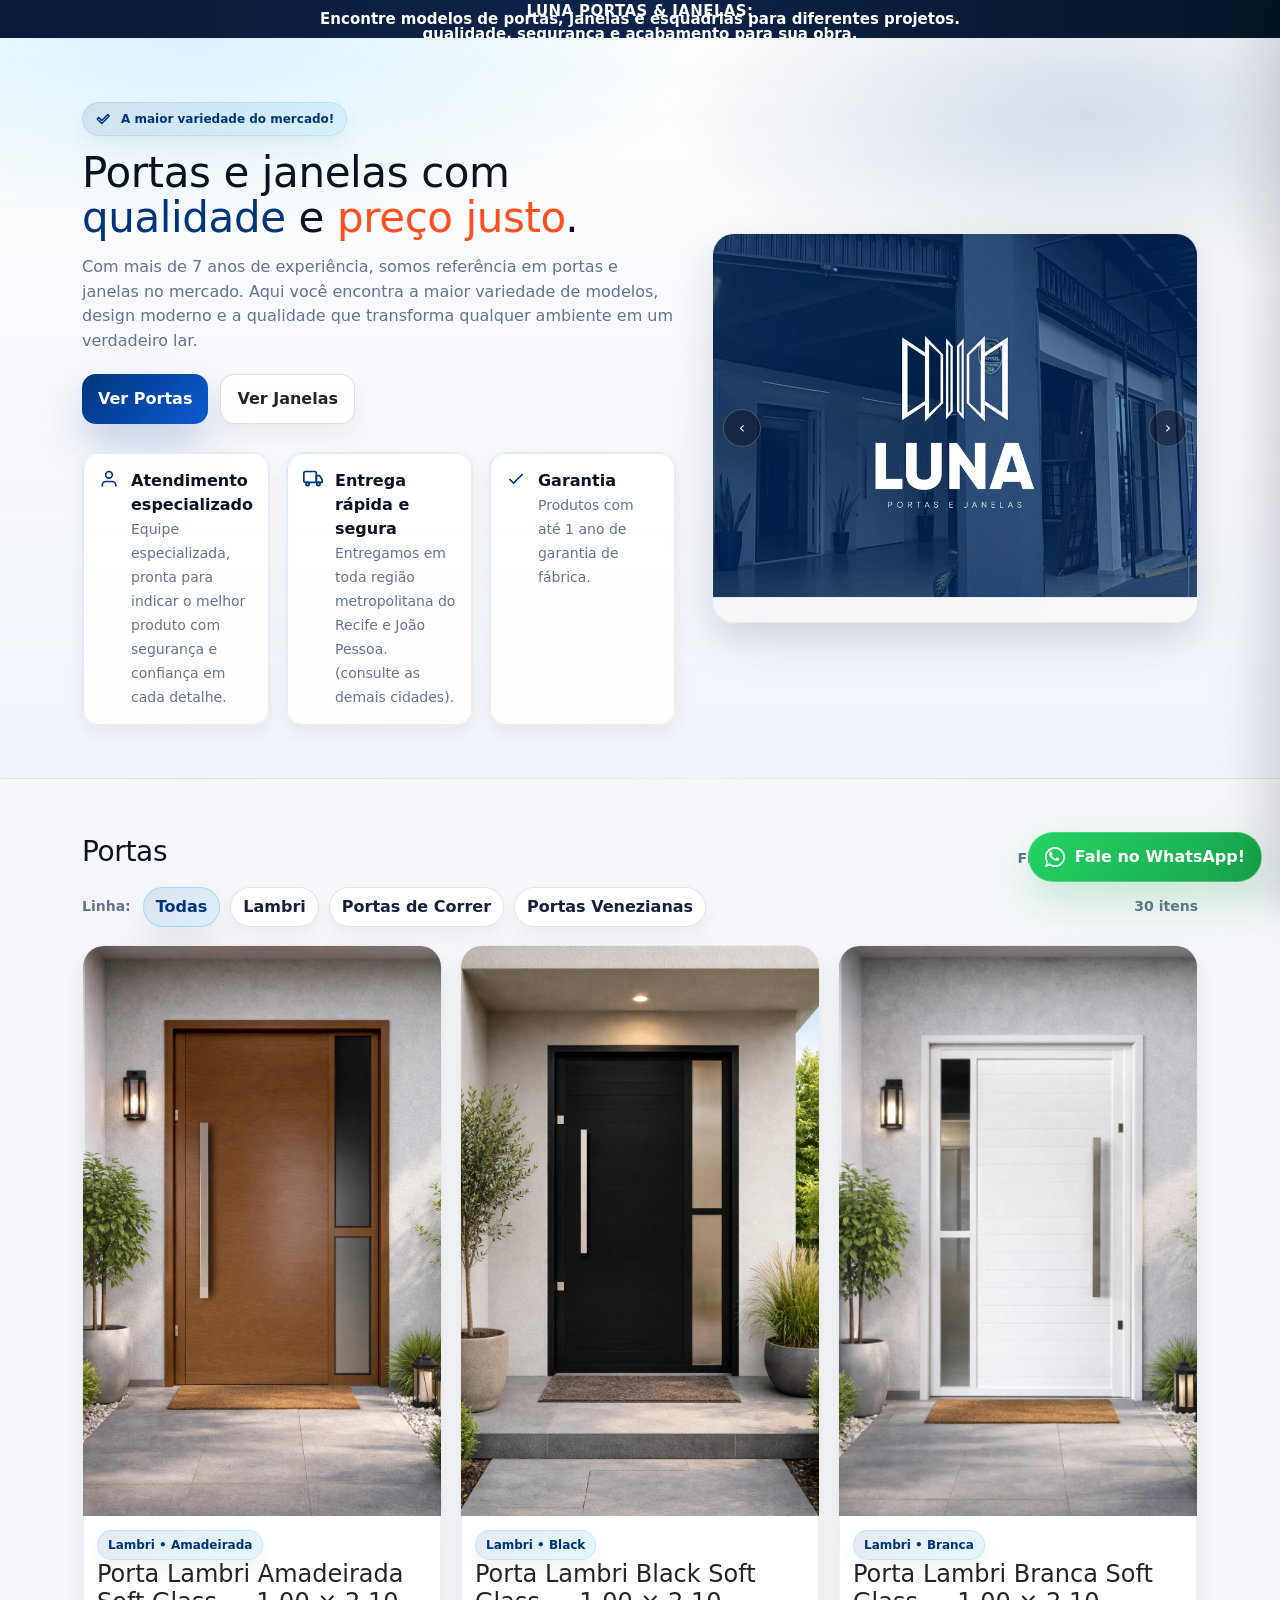
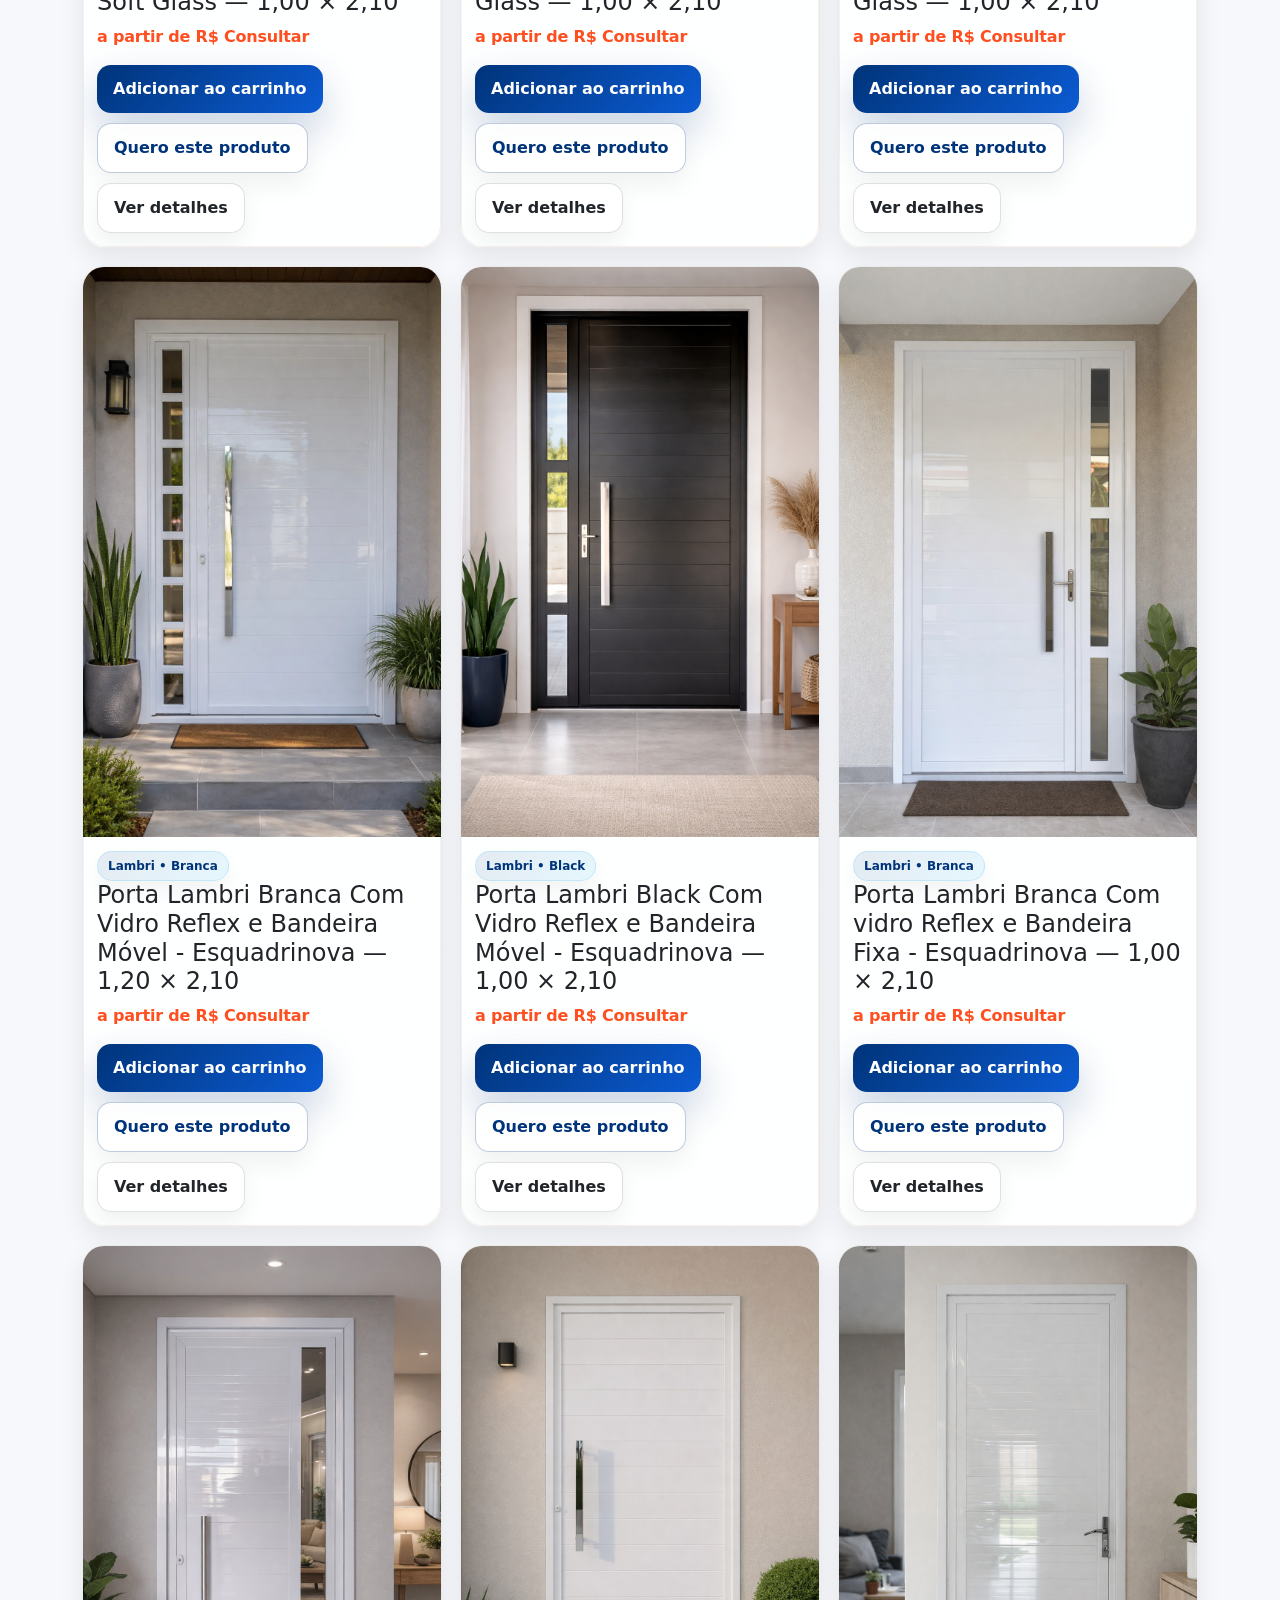
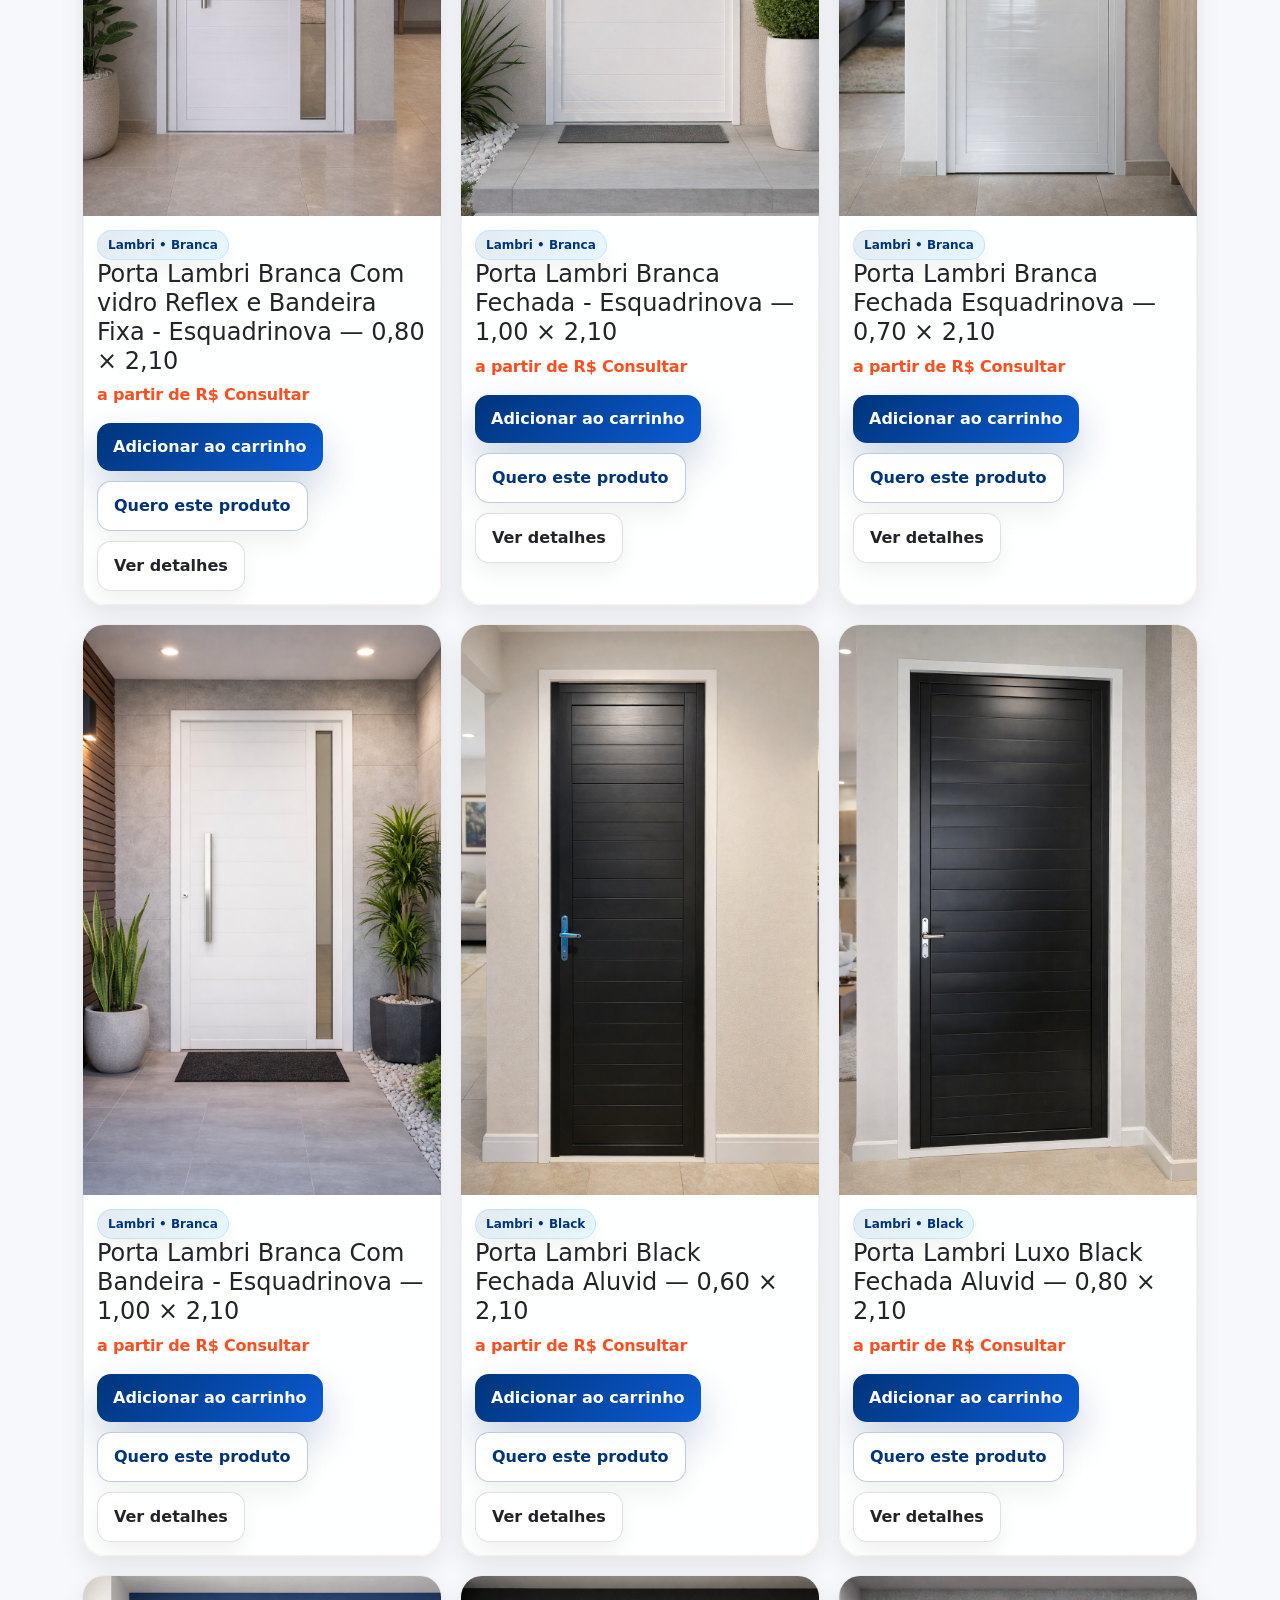
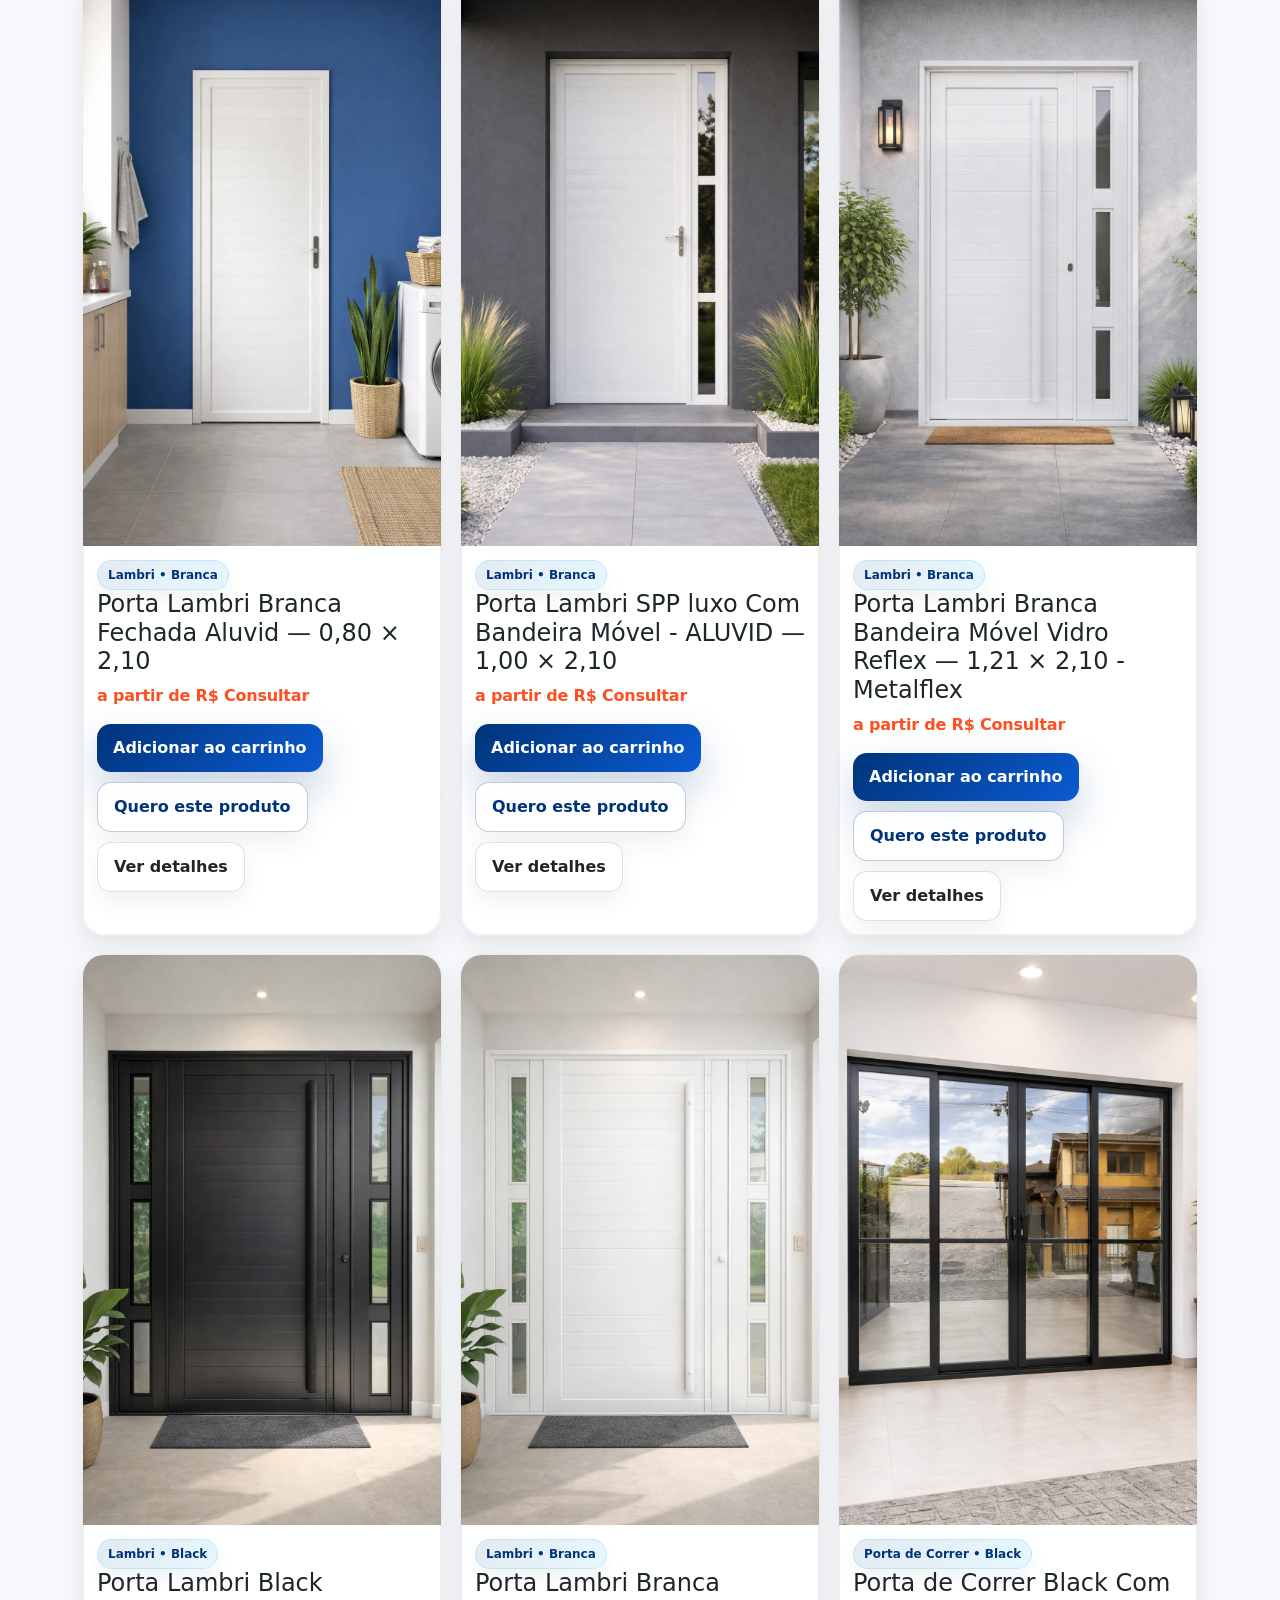
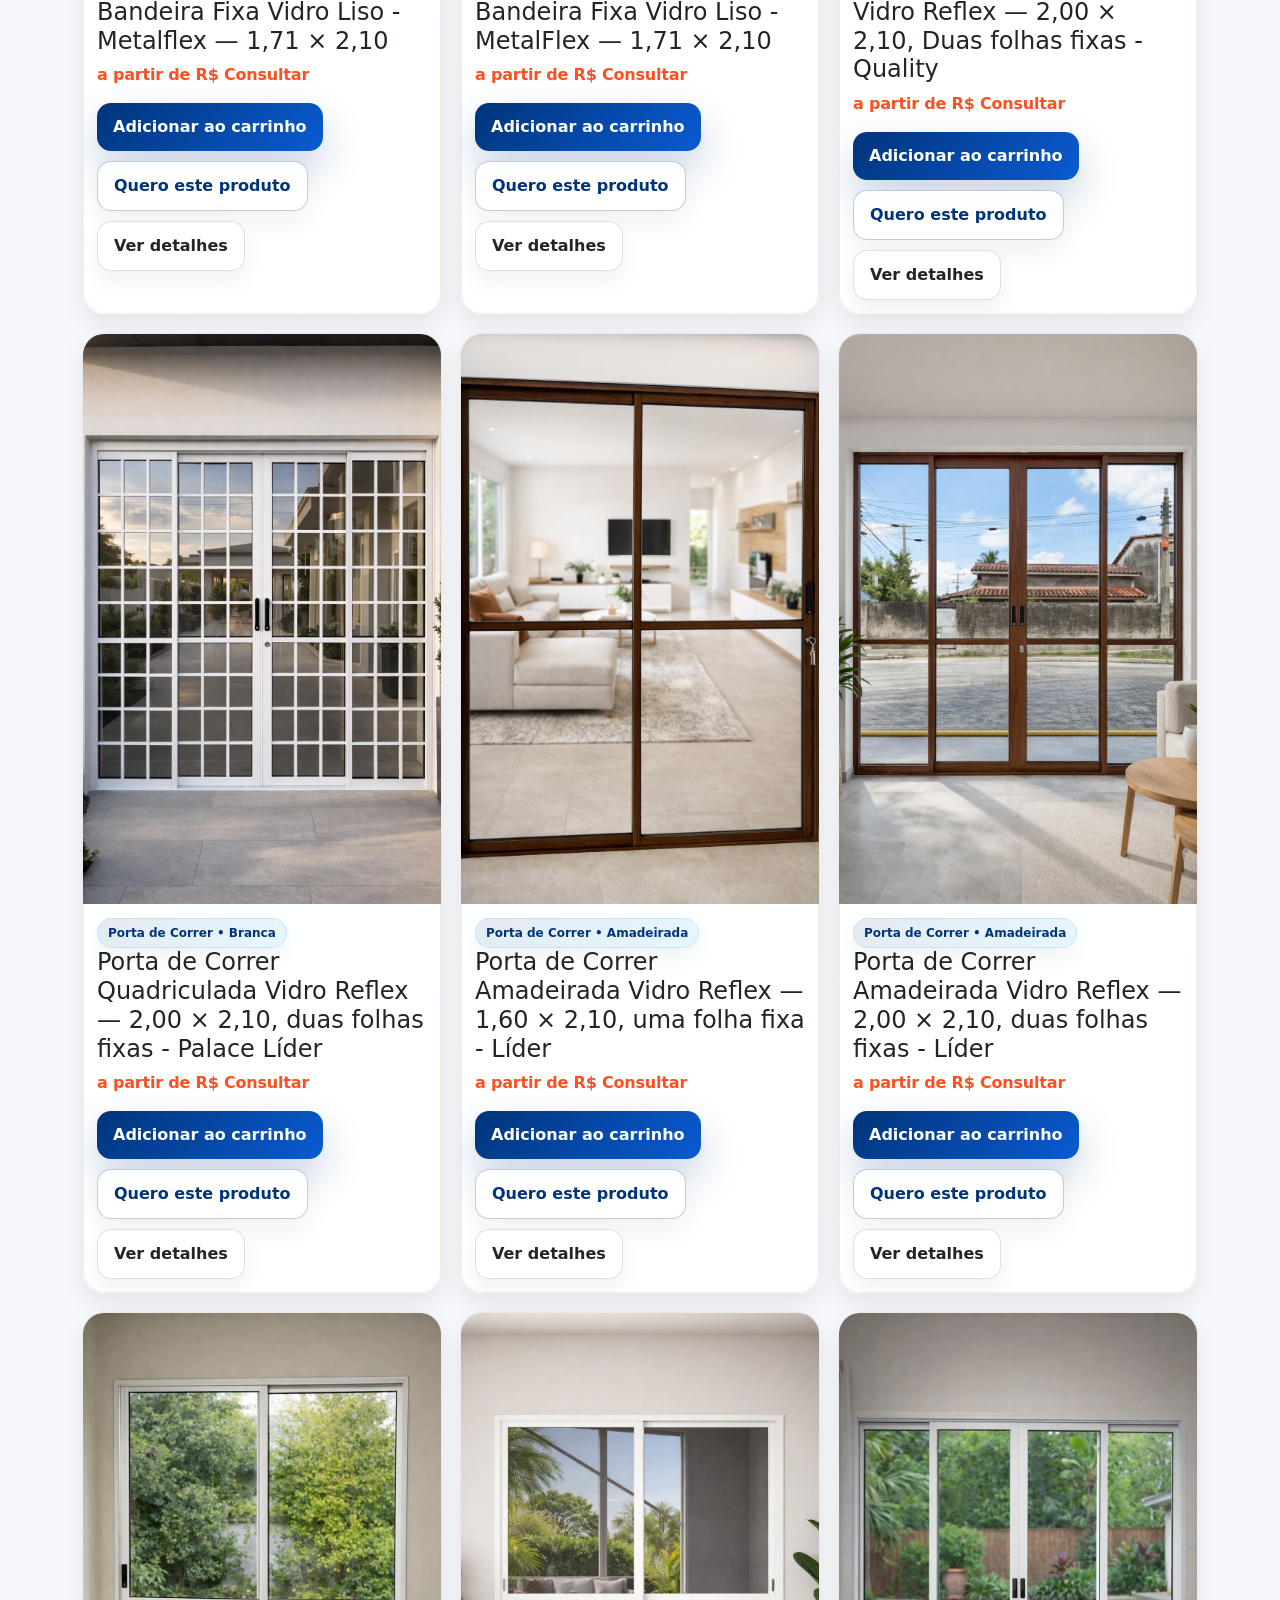
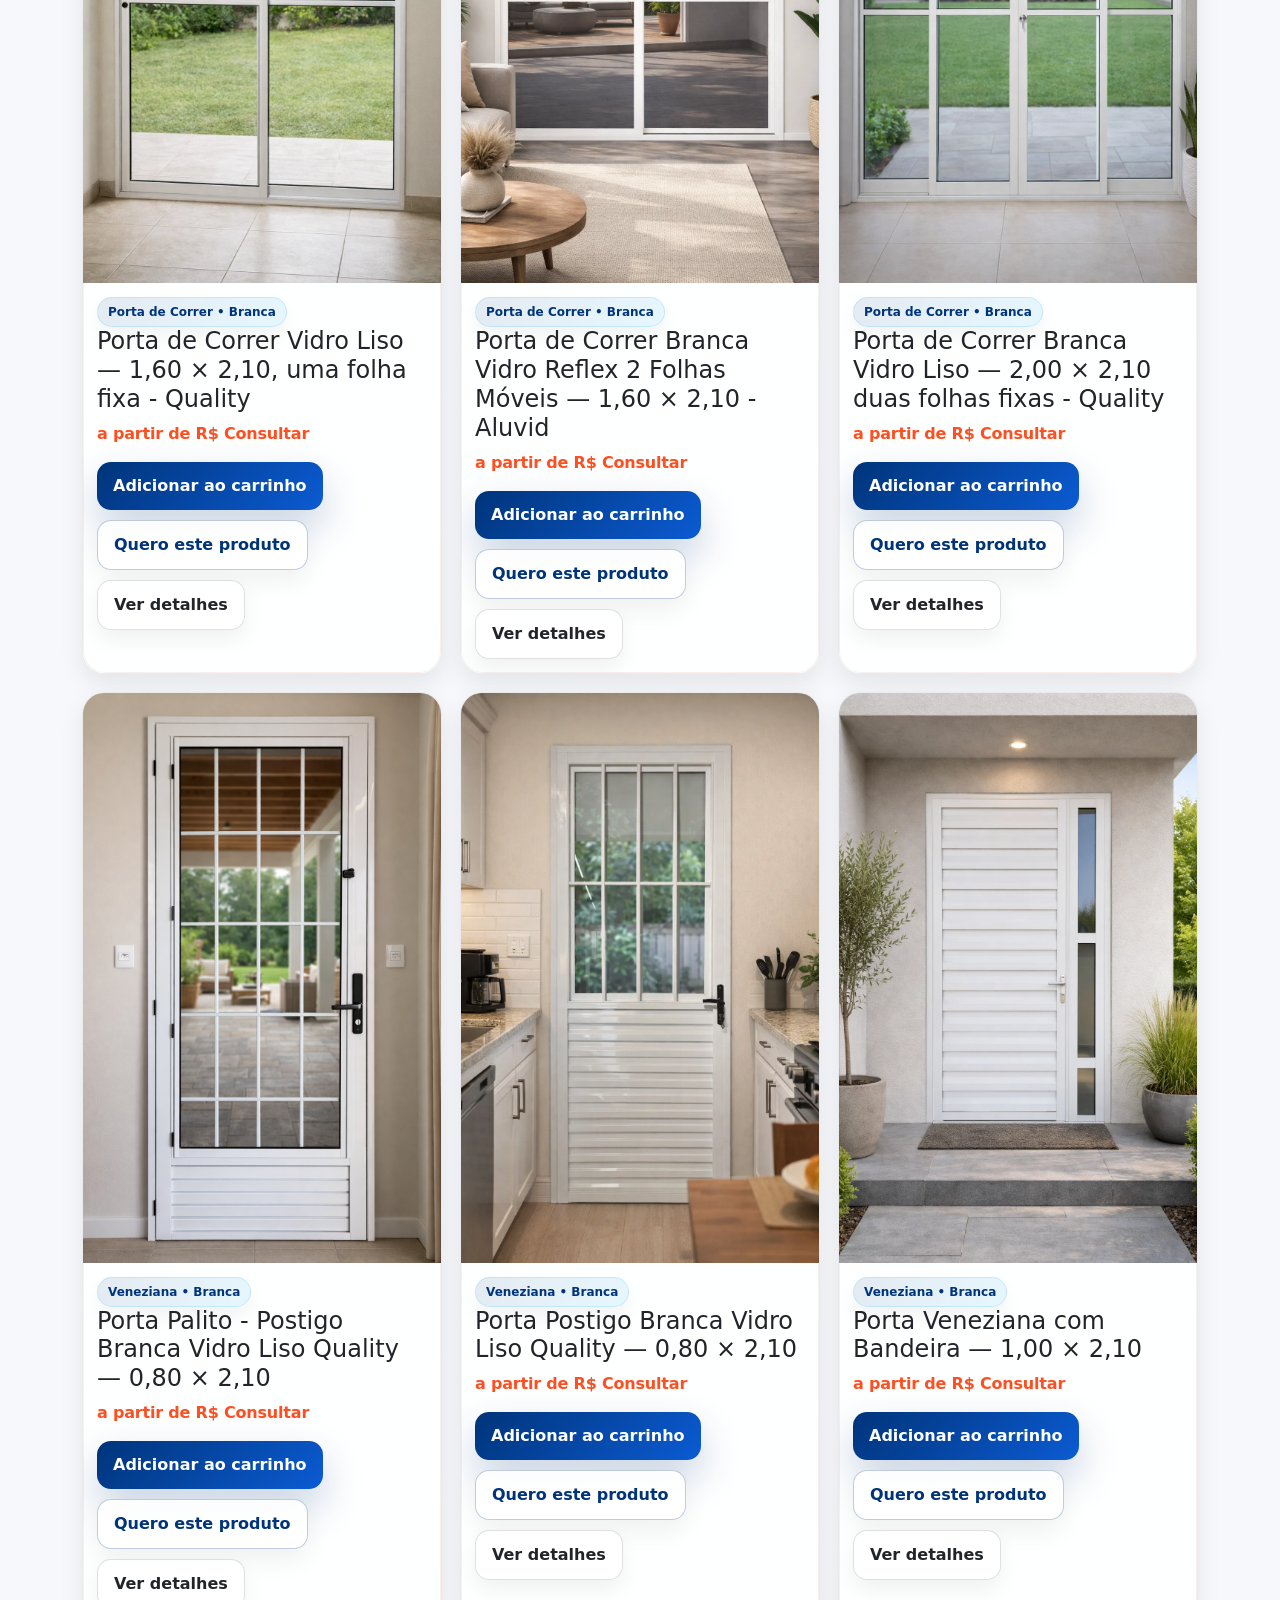
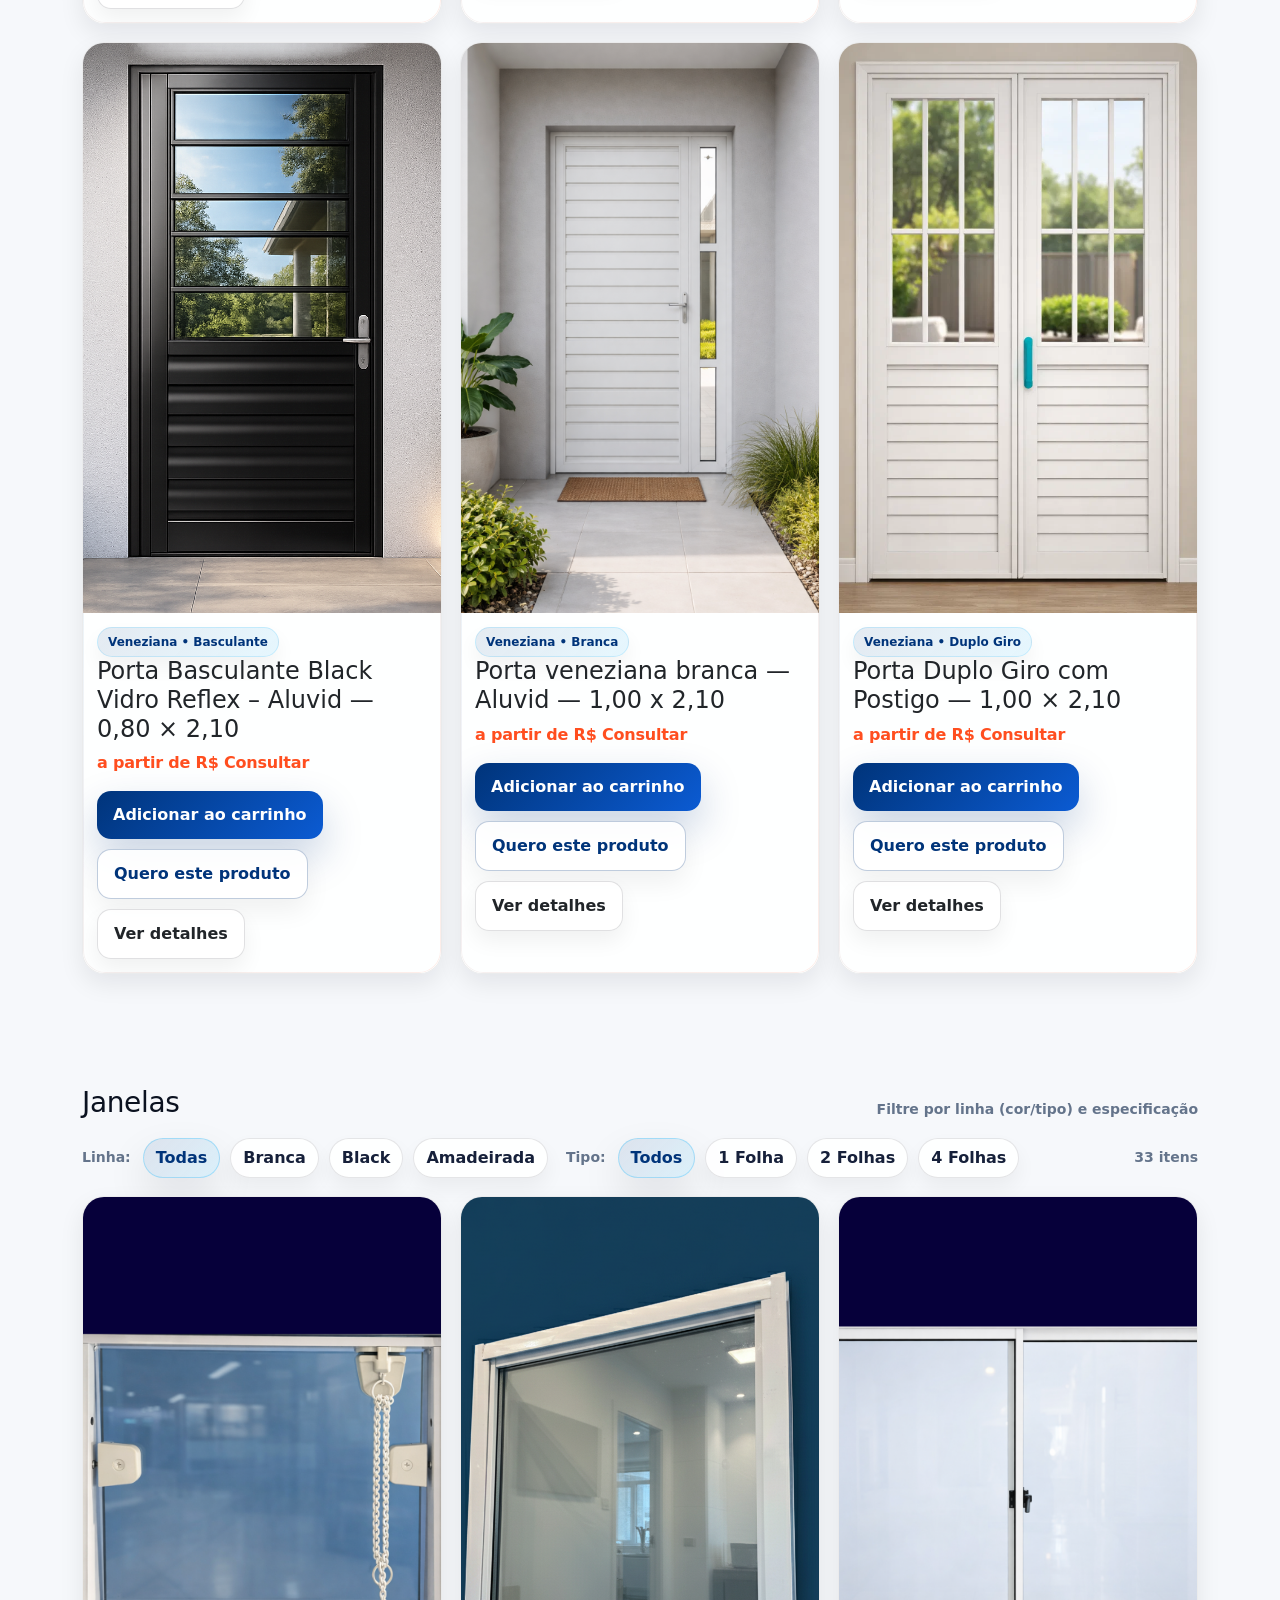
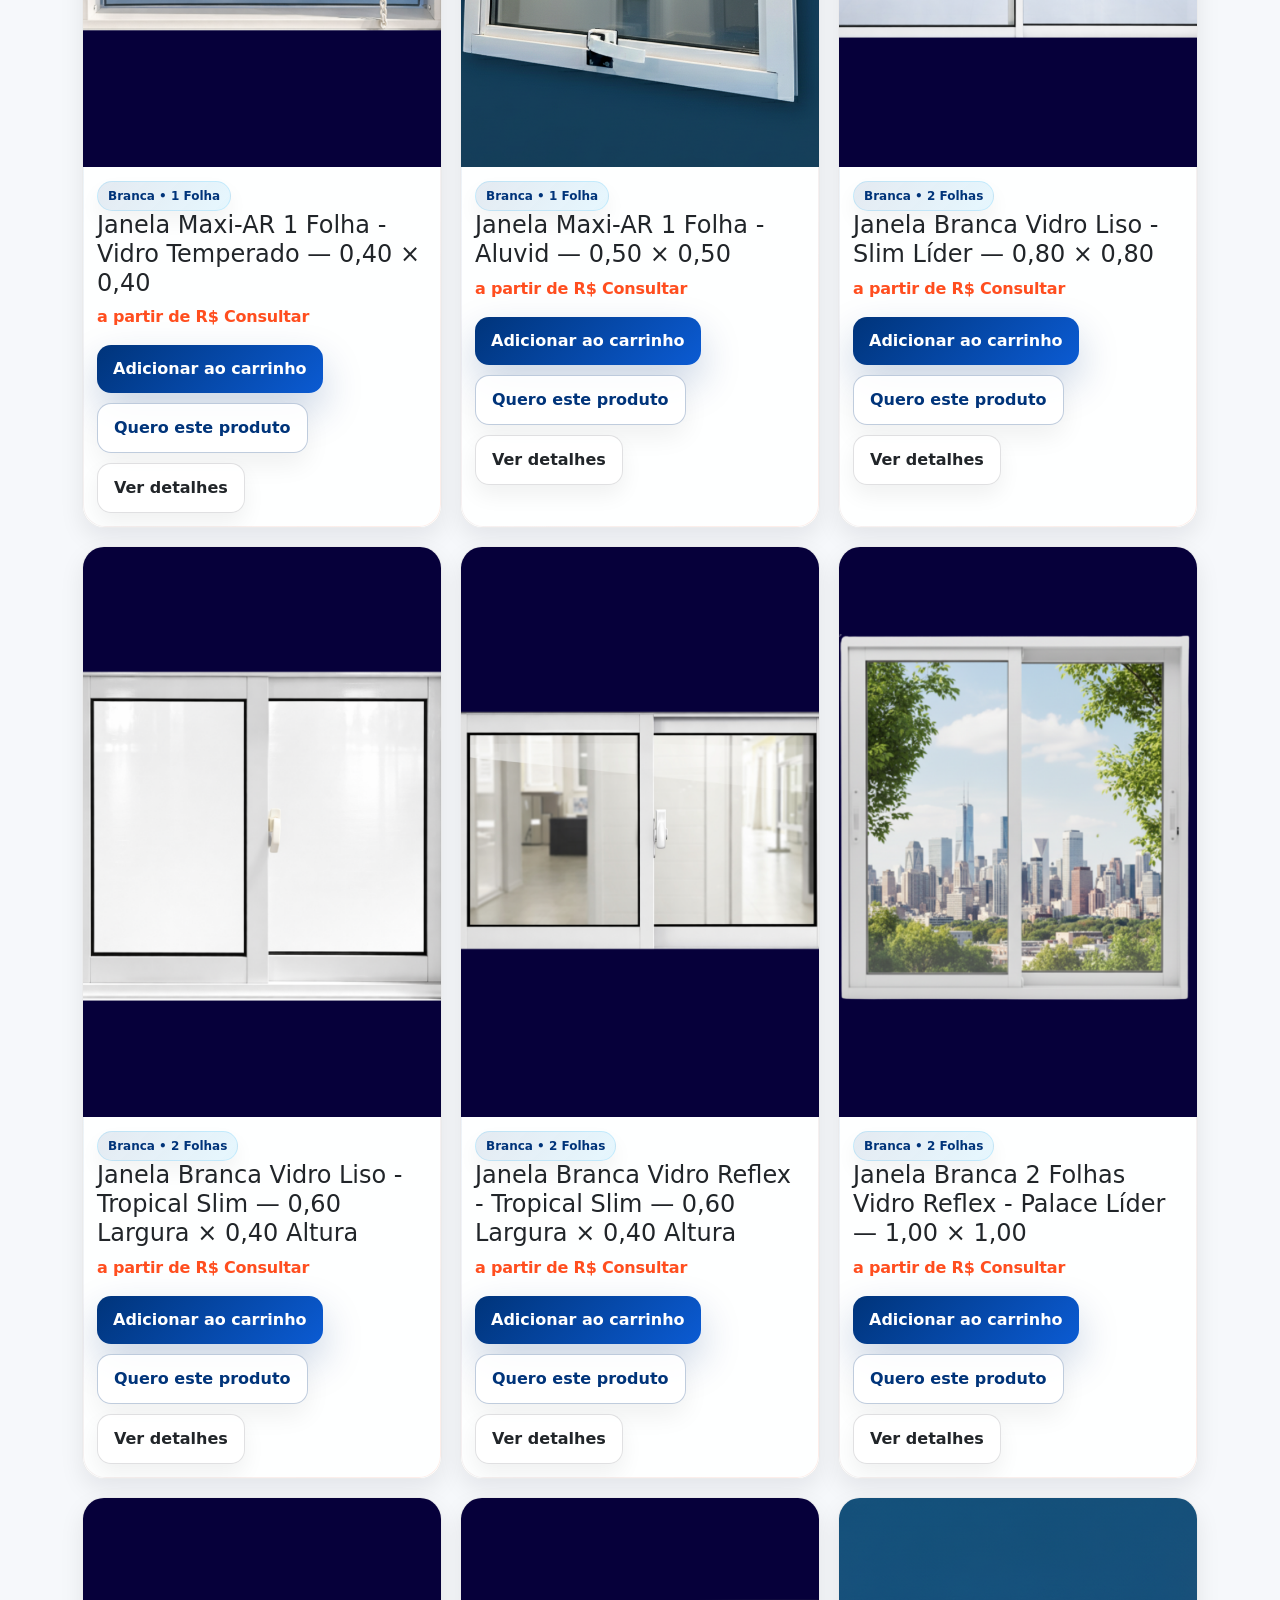
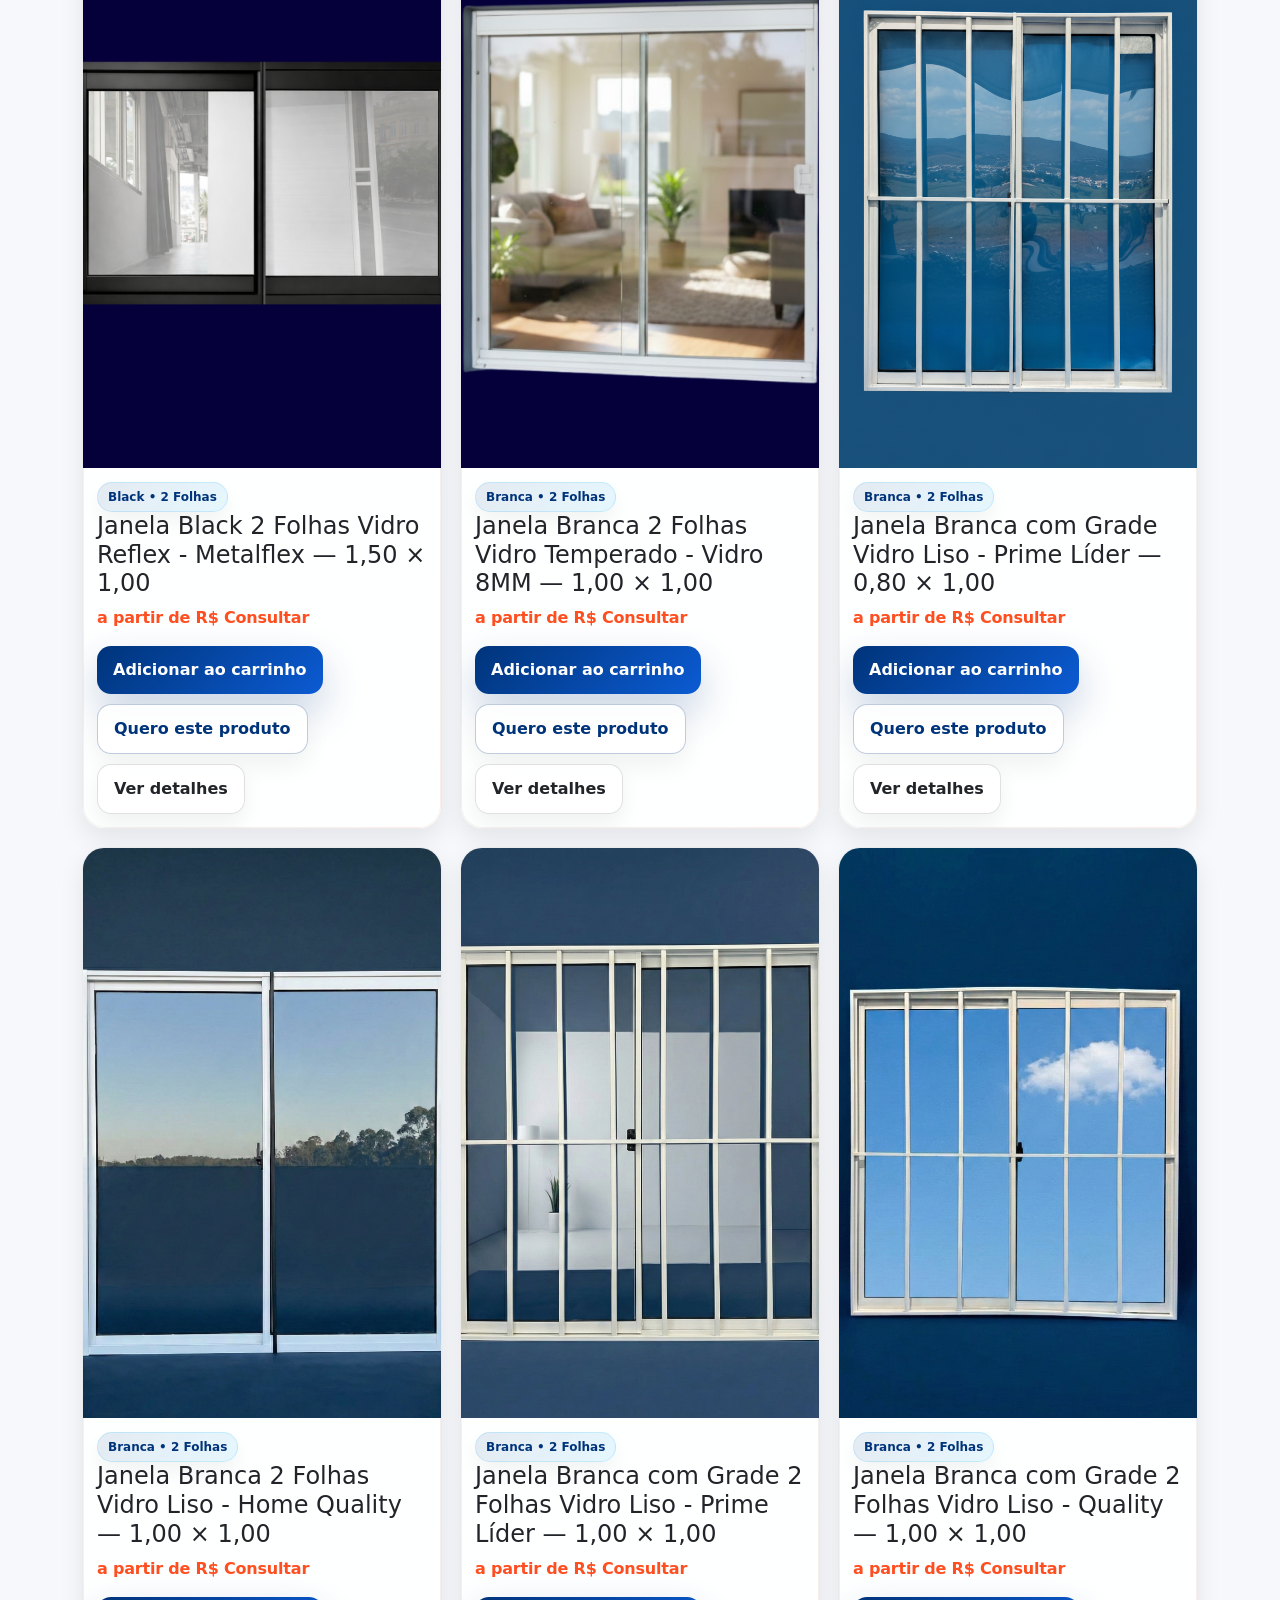
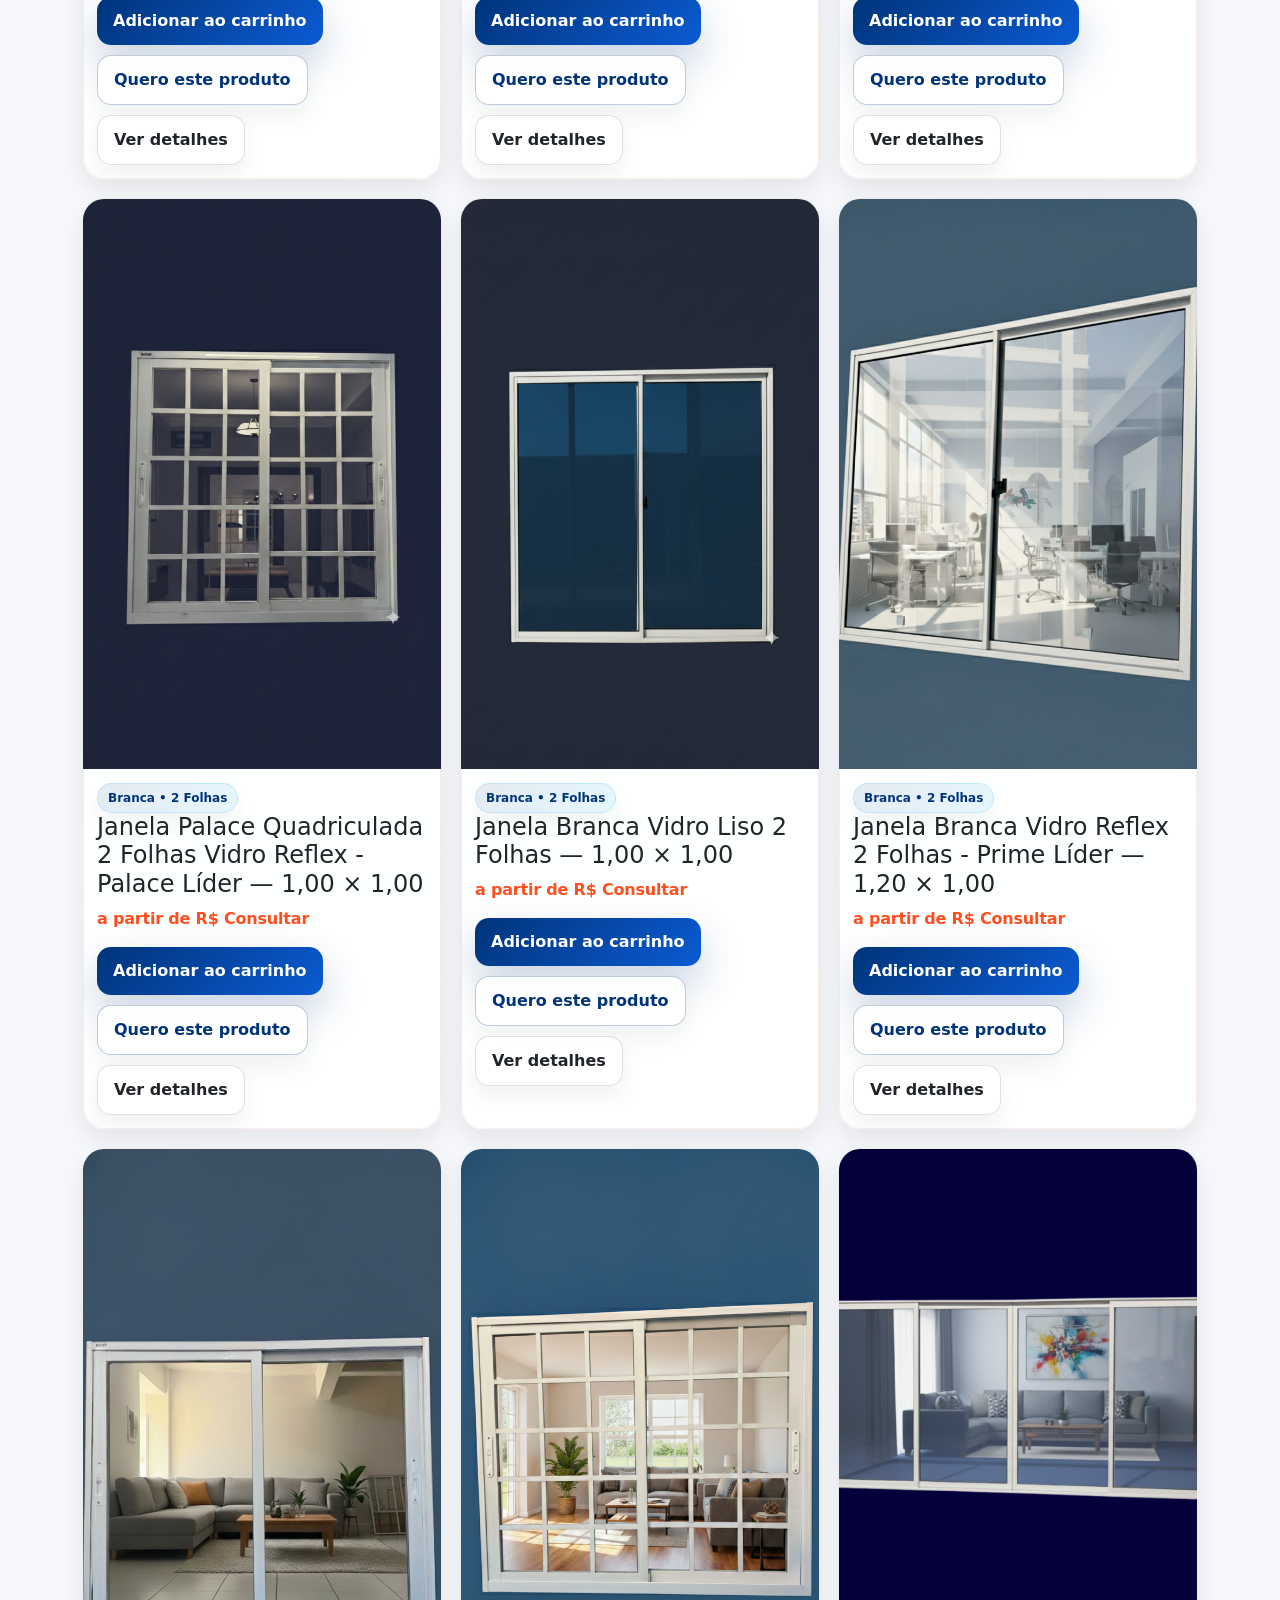
==== commit 5fdb7acf: "Alteração de nomeclatura do produto" ====
--- a/index.html
+++ b/index.html
@@ -613,7 +613,7 @@
 
           <div class="card__body">
             <div class="badge-mini">Porta de Correr • Black</div>
-            <h4>Porta de Correr Black Com Vidro Reflex — 2,00 × 2,10, Duas folhas fixas - Aluvid</h4>
+            <h4>Porta de Correr Black Com Vidro Reflex — 2,00 × 2,10, Duas folhas fixas - Quality</h4>
             <p class="price">a partir de R$ <span data-price>Consultar</span></p>
             <div class="card-actions">
               <button type="button" class="btn add-cart" data-add="cart">Adicionar ao carrinho</button>
